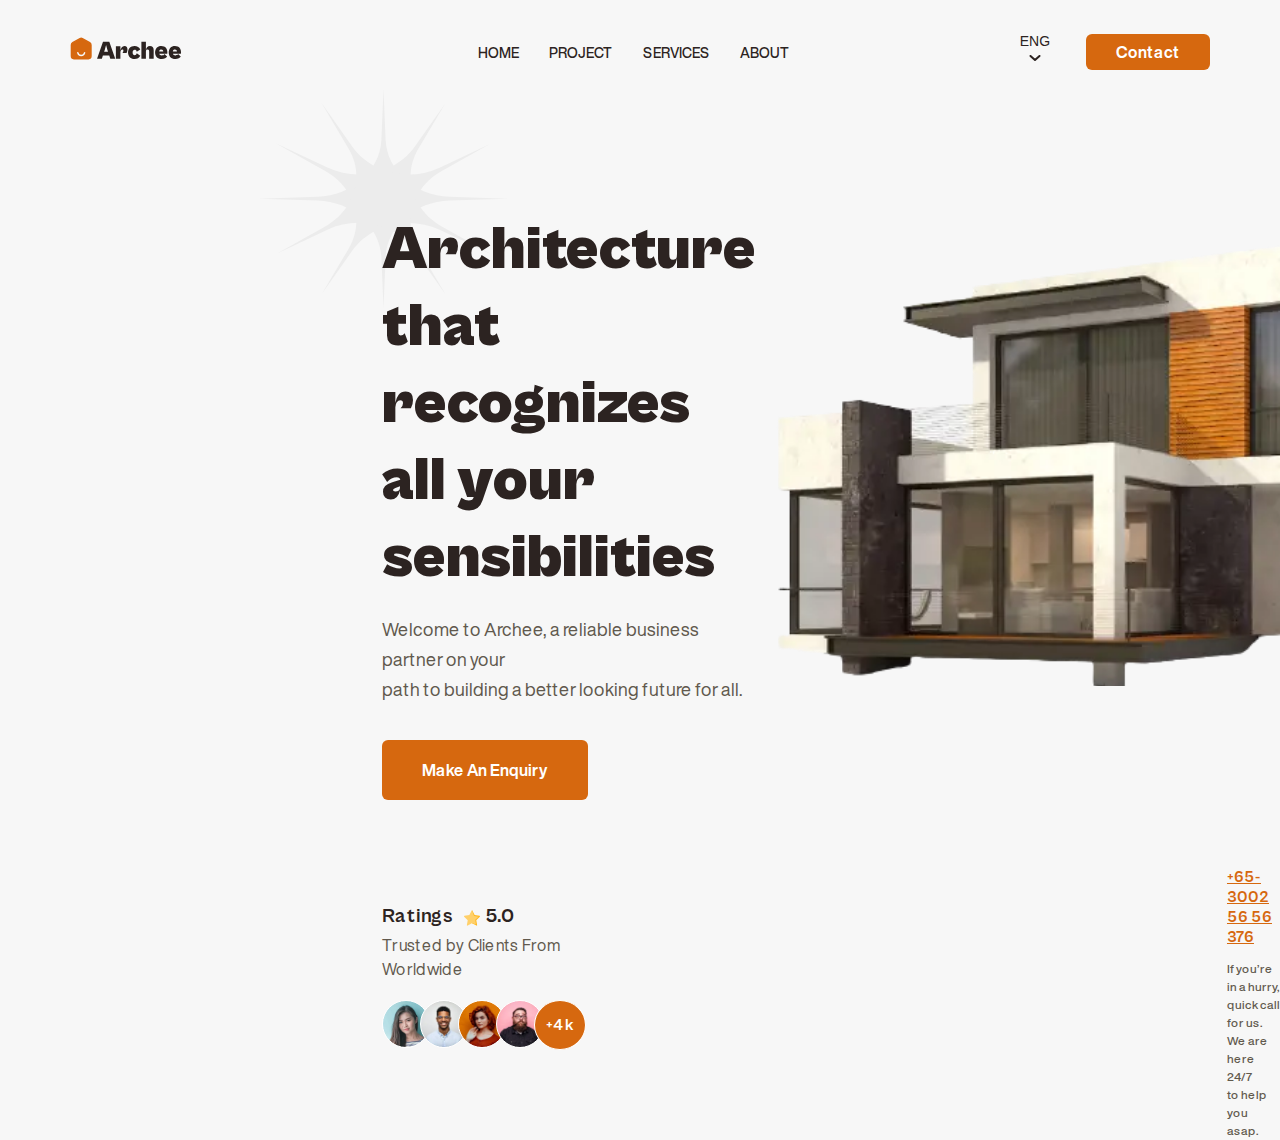
==== index.html @ e06b5942 "header desktop" ====
<!DOCTYPE html><html lang="ru"><head>    <meta charset="UTF-8" />    <meta http-equiv="X-UA-Compatible" content="IE=edge" />    <meta name="viewport" content="width=device-width, initial-scale=1.0" />    <title>Archee</title>    <link rel="stylesheet" href="css/main.min.css" />    <link rel="icon" href="img/favicon/favicon.svg" />    <link rel="apple-touch-icon" href="apple-touch-icon.png" />    <link rel="manifest" href="manifest.json" />    <script src="/js/main.js"></script></head><body>    <!-- header -->    <header class="header">        <div class="header-container">            <div class="header__logo">                <a href="#" class="header__logo-link">                    <picture><source srcset="img/Logo.svg" type="image/webp"><img src="img/Logo.svg" alt="Archee" /></picture>                </a>            </div>            <nav class="nav-menu">                <ul class="header__list">                    <li class="header__list-item">                        <a href="#" class="header__link">home</a>                    </li>                    <li class="header__list-item">                        <a href="#" class="header__link">project</a>                    </li>                    <li class="header__list-item">                        <a href="#" class="header__link">services</a>                    </li>                    <li class="header__list-item">                        <a href="#" class="header__link">about</a>                    </li>                </ul>            </nav>            <div class="header__button">                <button class="header__button-btn">                    eng                    <svg width="12" height="7" viewBox="0 0 12 7" fill="none" xmlns="http://www.w3.org/2000/svg">                        <path d="M1.5 1L6 5.04167L10.5 1" stroke="#2C2321" stroke-width="2" stroke-linecap="round" stroke-linejoin="round" />                    </svg>                </button>            </div>            <div class="header__contact">                <a href="#" class="header__contact-link">Contact</a>            </div>        </div>    </header>    <!-- /header -->    <main class="main">        <!-- hero -->        <section class="hero">            <div class="hero-container">                <div class="hero__wrapper">                    <div class="info-bg__star"></div>                    <div class="hero__info">                        <div class="hero__wrapper-info">                            <h1 class="hero__title">                                Architecture that recognizes all your sensibilities                            </h1>                            <p class="hero__text">                                Welcome to&nbsp;Archee, a&nbsp;reliable business partner                                on&nbsp;your <br />            path to&nbsp;building a&nbsp;better looking future for all.                            </p>                            <a href="#" class="hero__link">Make An Enquiry</a>                        </div>                        <div class="hero__wrapper-banner"></div>                    </div>                </div>                <div class="hero__avatars">                    <div class="avatars__wrapper">                        <div class="hero__raiting">                            <span class="hero__raiting-text">Ratings</span>                            <button class="hero__raiting-btn">                                <svg width="16" height="16" viewBox="0 0 16 16" fill="none" xmlns="http://www.w3.org/2000/svg">                                    <g clip-path="url(#clip0_2_88)">                                        <path d="M15.5861 5.83401L10.6434 5.11578L8.43306 0.637055C8.34453 0.457739 8.17229 0.36792 8.00006 0.36792L8.00071 13.2516L12.4208 15.5757C12.7753 15.7618 13.189 15.4611 13.1214 15.0667L12.2773 10.1437L15.8536 6.65751C16.1404 6.37807 15.982 5.89163 15.5861 5.83401Z" fill="#FFB820" />                                        <path d="M11.2393 9.80665C11.2393 9.80665 12.0016 14.2503 12.0042 14.2651C12.0016 14.2648 8.06213 13.2671 8.00065 13.2516C8 13.2513 3.57923 15.5757 3.57923 15.5757C3.22478 15.7618 2.8111 15.4611 2.8787 15.0667L3.72281 10.1437L0.146464 6.65751C-0.140377 6.37807 0.0180135 5.89163 0.41399 5.83401L5.35662 5.11578L7.567 0.637055C7.65553 0.457739 7.82777 0.36792 8 0.36792L10.0021 5.99851L14.4789 6.64914L11.2393 9.80665Z" fill="#FFD06A" />                                    </g>                                    <defs>                                        <clipPath id="clip0_2_88">                                            <rect width="16" height="16" fill="white" />                                        </clipPath>                                    </defs>                                </svg>                            </button>                            <div class="hero__raiting-number">5.0</div>                        </div>                        <div class="hero__avatar">                            <div class="hero__avatars-subtitle">                                Trusted by&nbsp;Clients From Worldwide                            </div>                            <div class="hero__avatars-bloks">                                <a href="#" class="avatars__bloks-link img__avatar-one"></a><a href="#" class="avatars__bloks-link img__avatar-two"></a><a href="#" class="avatars__bloks-link img__avatar-three"></a><a href="#" class="avatars__bloks-link img__avatar-four"></a><a href="#" class="img__avatar-five">+4k</a>                            </div>                        </div>                    </div>                    <div class="hero__phone">                        <a href="tel:+6530025656376" class="hero__phone-link">+65-3002 56 56 376</a>                        <p class="hero__phone-text">                            If&nbsp;you&rsquo;re in&nbsp;a&nbsp;hurry, quick call for&nbsp;us.                            We&nbsp;are here<br />          24/7 to&nbsp;help you asap.                        </p>                    </div>                </div>            </div>        </section>        <!-- /hero -->    </main></body></html>
---- css/main.min.css ----
@font-face{font-family:"Cabinet Grotesk";font-weight:700;font-style:normal;src:url(/font/CabinetGrotesk/CabinetGrotesk-Bold.eot);src:local("Cabinet Grotesk"),url(/font/CabinetGrotesk/CabinetGrotesk-Bold.eot?#iefix) format("embedded-opentype"),url(/font/CabinetGrotesk/CabinetGrotesk-Bold.woff2) format("woff2"),url(/font/CabinetGrotesk/CabinetGrotesk-Bold.woff) format("woff"),url(/font/CabinetGrotesk/CabinetGrotesk-Bold.ttf) format("truetype")}@font-face{font-family:"Cabinet Grotesk";font-weight:900;font-style:normal;src:url(/font/CabinetGrotesk/CabinetGrotesk-Black.eot);src:local("Cabinet Grotesk"),url(/font/CabinetGrotesk/CabinetGrotesk-Black.eot?#iefix) format("embedded-opentype"),url(/font/CabinetGrotesk/CabinetGrotesk-Black.woff2) format("woff2"),url(/font/CabinetGrotesk/CabinetGrotesk-Black.woff) format("woff"),url(/font/CabinetGrotesk/CabinetGrotesk-Black.ttf) format("truetype")}@font-face{font-family:"Helvetica Now Display";font-weight:400;font-style:normal;src:url(/font/HelveticaNowDisplay/HelveticaNowDisplay-Regular.eot);src:local("Helvetica Now Display"),url(/font/HelveticaNowDisplay/HelveticaNowDisplay-Regular.eot?#iefix) format("embedded-opentype"),url(/font/HelveticaNowDisplay/HelveticaNowDisplay-Regular.woff2) format("woff2"),url(/font/HelveticaNowDisplay/HelveticaNowDisplay-Regular.woff) format("woff"),url(/font/HelveticaNowDisplay/HelveticaNowDisplay-Regular.ttf) format("truetype")}@font-face{font-family:"Helvetica Now Display";font-weight:500;font-style:normal;src:url(/font/HelveticaNowDisplay/HelveticaNowDisplay-Medium.eot);src:local("Helvetica Now Display"),url(/font/HelveticaNowDisplay/HelveticaNowDisplay-Medium.eot?#iefix) format("embedded-opentype"),url(/font/HelveticaNowDisplay/HelveticaNowDisplay-Medium.woff2) format("woff2"),url(/font/HelveticaNowDisplay/HelveticaNowDisplay-Medium.woff) format("woff"),url(/font/HelveticaNowDisplay/HelveticaNowDisplay-Medium.ttf) format("truetype")}@font-face{font-family:"Helvetica Now Display";font-weight:700;font-style:normal;src:url(/font/HelveticaNowDisplay/HelveticaNowDisplay-Bold.eot);src:local("Helvetica Now Display"),url(/font/HelveticaNowDisplay/HelveticaNowDisplay-Bold.eot?#iefix) format("embedded-opentype"),url(/font/HelveticaNowDisplay/HelveticaNowDisplay-Bold.woff2) format("woff2"),url(/font/HelveticaNowDisplay/HelveticaNowDisplay-Bold.woff) format("woff"),url(/font/HelveticaNowDisplay/HelveticaNowDisplay-Bold.ttf) format("truetype")}*,::after,::before{-webkit-box-sizing:border-box;box-sizing:border-box}body,html{padding:0;margin:0;min-height:100vh;overflow-x:hidden;background-color:#f7f7f7;font-family:"Helvetica Now Display";font-weight:400;font-style:normal;font-size:16px;line-height:1.75}.vhidden{position:absolute;width:1px;height:1px;margin:-1px;border:0;padding:0;clip:rect(0 0 0 0);overflow:hidden}img{max-width:100%}.wrapper{max-width:1440px;min-width:280px;min-height:100%;margin:0 auto;overflow-x:hidden;background-color:#fff;color:#61594d}.container{max-width:1170px;padding-left:15px;padding-right:15px;margin:0 auto}.header{margin-top:33px;margin-bottom:16.22px;background-color:#f7f7f7}.header-container{max-width:1170px;padding-left:15px;padding-right:15px;margin:0 auto;display:-webkit-box;display:-ms-flexbox;display:flex;-webkit-box-align:center;-ms-flex-align:center;align-items:center}.header__logo-link{display:inline-block;margin-top:2px}.nav-menu{padding-left:297px;padding-right:224px}.header__list{display:-webkit-box;display:-ms-flexbox;display:flex;-webkit-box-align:center;-ms-flex-align:center;align-items:center;list-style:none;padding:0;margin:0}.header__list-item{padding-right:30px}.header__list-item:last-child{padding-right:0}.header__button-btn,.header__list .header__link{text-decoration:none;border:0;font-size:14px;font-weight:500;text-transform:uppercase;color:#2c2321}.header__list .header__link{font-family:inherit;line-height:21px}.header__button-btn{display:inline-block;background-color:transparent;padding:0;cursor:pointer;margin-right:30.5px}.header__contact-link{text-decoration:none;border:0;font-family:inherit;color:#fff;background-color:#d6680f;border-radius:6px;font-weight:700;font-size:16px;line-height:20px;padding:10px 30px}.hero{margin-left:26px;background-color:#f7f7f7}.hero-container{margin:0 auto}.hero__info{display:-webkit-box;display:-ms-flexbox;display:flex}.hero__title{margin:0;max-width:889px;min-height:355px;font-family:"Cabinet Grotesk",sans-serif;font-weight:900;font-size:62px;line-height:77px;color:#2c2321;background-image:url(../img/star-combo-4.svg);background-repeat:no-repeat;background-size:249px 220px;background-position-y:3px;background-position-x:233px;padding-top:125px;padding-left:356px}.hero__text{max-width:888px;font-weight:400;font-size:18px;line-height:30px;color:#61594d;padding-left:356px;padding-bottom:34px}.hero__link{text-decoration:none;border:0;font-family:inherit;font-weight:700;font-size:16px;line-height:20px;padding:22px 40px;color:#fff;background-color:#d6680f;border-radius:6px;margin-left:356px}.hero__wrapper-banner{margin:0;width:838px;height:600px;background-image:url(../img/3D-modern-house.png);background-repeat:no-repeat;background-position-y:124px;background-position-x:-80px;background-size:838px 600px}.hero__raiting{display:-webkit-box;display:-ms-flexbox;display:flex}.hero__raiting-text{font-family:"Cabinet Grotesk",sans-serif;font-weight:700;font-size:20px;line-height:22px;letter-spacing:.02em;color:#2c2321;padding-right:10px;padding-bottom:5px}.hero__raiting-btn{text-decoration:none;display:inline-block;background-color:transparent;border:0;cursor:pointer;padding:0 5px 0 0}.hero__raiting-number{font-family:"Cabinet Grotesk",sans-serif;font-weight:700;font-size:20px;line-height:22px;color:#2c2321}.hero__avatars{display:-webkit-box;display:-ms-flexbox;display:flex;-webkit-box-align:center;-ms-flex-align:center;align-items:center;padding-top:31px;padding-left:356px}.hero__avatars-subtitle{display:inline-block;line-height:24px;letter-spacing:.02em;color:#61594d}.hero__avatars-bloks{display:-webkit-box;display:-ms-flexbox;display:flex;padding-top:17px}.hero__avatars-bloks .avatars__bloks-link{display:block;text-decoration:none;color:inherit;font-family:inherit;width:48px;height:48px;border:1.5px solid #fff;border-radius:50%;background-size:cover;background-position:center center;background-repeat:no-repeat}.hero__avatar{padding-right:641px}.avatars__bloks-link{margin-right:-10px}.img__avatar-one{background-image:url(../img/mini-avatars/avatars-img_1.png)}.img__avatar-two{background-image:url(../img/mini-avatars/avatars-img_2.png)}.img__avatar-three{background-image:url(../img/mini-avatars/avatars-img_3.png)}.img__avatar-four{background-image:url(../img/mini-avatars/avatars-img_4.png)}.hero__phone-link,.img__avatar-five{text-decoration:none;font-family:"Cabinet Grotesk",sans-serif;font-weight:700;font-size:16px}.img__avatar-five{background-color:#d6680f;border:1.5px solid #fff;padding:16px 11px;border-radius:50%;line-height:16px;letter-spacing:.02em;color:#fff;text-align:center}.hero__phone-link{border:0;display:inline-block;line-height:20px;-webkit-text-decoration-line:underline;text-decoration-line:underline;color:#d6680f;padding-top:52px}.hero__phone-text{display:block;font-weight:500;font-size:12px;line-height:18px;color:#61594d;margin:10px 0 0}@supports (-webkit-appearance:none){.hero__title{background-image:url(../img/star-combo-4.svg)}.hero__wrapper-banner{background-image:url(../img/3D-modern-house.webp)}.img__avatar-one{background-image:url(../img/mini-avatars/avatars-img_1.webp)}.img__avatar-two{background-image:url(../img/mini-avatars/avatars-img_2.webp)}.img__avatar-three{background-image:url(../img/mini-avatars/avatars-img_3.webp)}.img__avatar-four{background-image:url(../img/mini-avatars/avatars-img_4.webp)}}
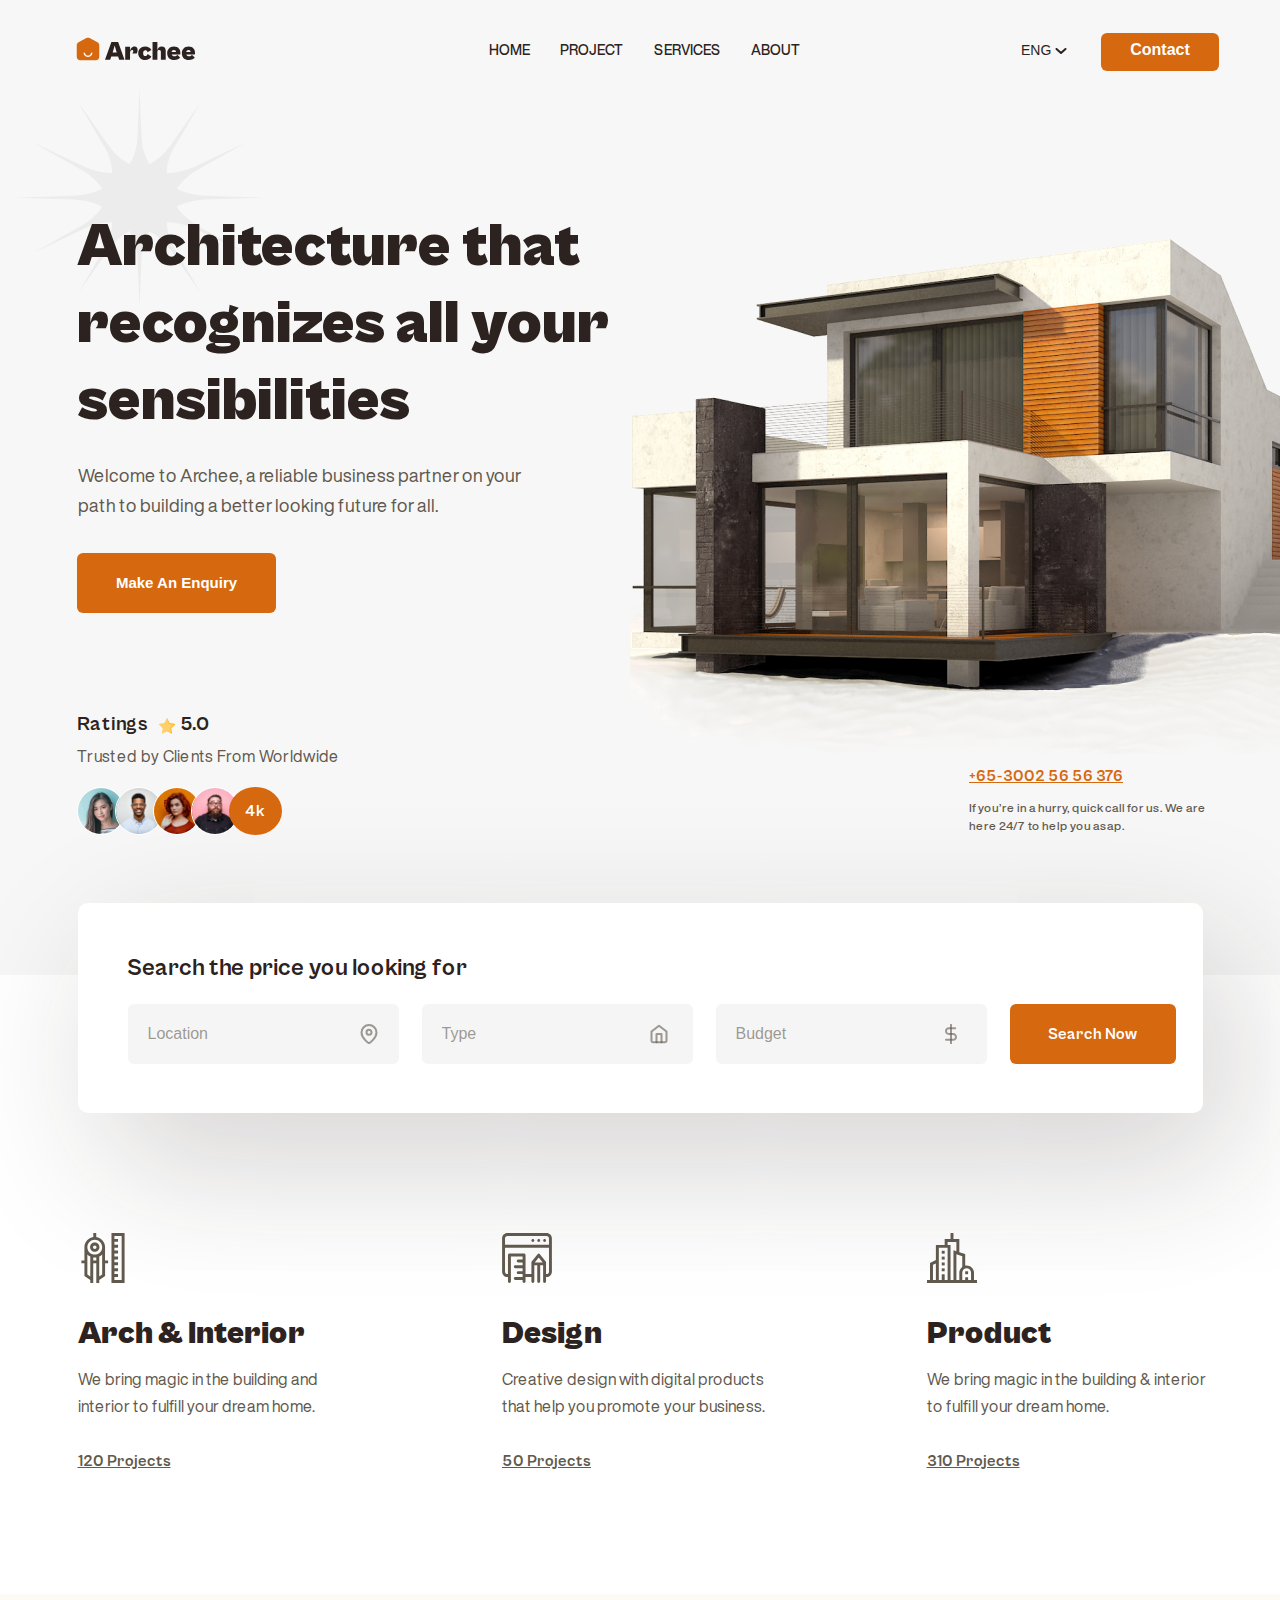
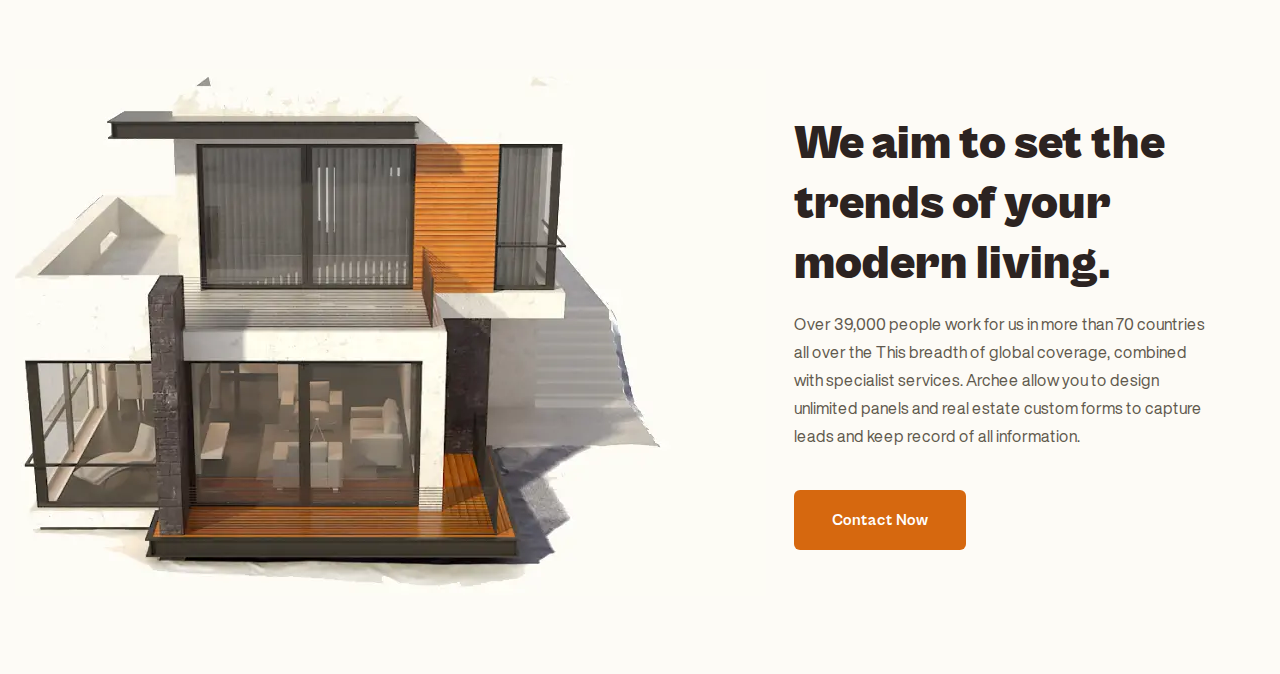
==== commit 1c344d9f: "new bloks" ====
--- a/index.html
+++ b/index.html
@@ -16,108 +16,210 @@
 </head>  <body>-    <!-- header -->-    <header class="header">-        <div class="header-container">-            <div class="header__logo">+    <div class="wrapper">+        <!-- header -->+        <header class="header">+            <div class="container header-container">                 <a href="#" class="header__logo-link">                     <picture><source srcset="img/Logo.svg" type="image/webp"><img src="img/Logo.svg" alt="Archee" /></picture>                 </a>+                <nav class="nav-menu">+                    <ul class="nav-menu__list">+                        <li class="nav-menu__list-item">+                            <a href="#" class="nav-menu__link">home</a>+                        </li>+                        <li class="nav-menu__list-item">+                            <a href="#" class="nav-menu__link">project</a>+                        </li>+                        <li class="nav-menu__list-item">+                            <a href="#" class="nav-menu__link">services</a>+                        </li>+                        <li class="nav-menu__list-item">+                            <a href="#" class="nav-menu__link">about</a>+                        </li>+                    </ul>+                </nav>+                <div class="header-contact__block">+                    <div class="header__button">+                        <button class="header__button-btn">+                            eng+                            <svg width="12" height="7" viewBox="0 0 12 7" fill="none" xmlns="http://www.w3.org/2000/svg">+                                <path d="M1.5 1L6 5.04167L10.5 1" stroke="#2C2321" stroke-width="2" stroke-linecap="round" stroke-linejoin="round" />+                            </svg>+                        </button>+                    </div>+                    <div class="header__contact">+                        <button class="header__contact-link">Contact</button>+                    </div>+                </div>             </div>-            <nav class="nav-menu">-                <ul class="header__list">-                    <li class="header__list-item">-                        <a href="#" class="header__link">home</a>-                    </li>-                    <li class="header__list-item">-                        <a href="#" class="header__link">project</a>-                    </li>-                    <li class="header__list-item">-                        <a href="#" class="header__link">services</a>-                    </li>-                    <li class="header__list-item">-                        <a href="#" class="header__link">about</a>-                    </li>-                </ul>-            </nav>-            <div class="header__button">-                <button class="header__button-btn">-                    eng-                    <svg width="12" height="7" viewBox="0 0 12 7" fill="none" xmlns="http://www.w3.org/2000/svg">-                        <path d="M1.5 1L6 5.04167L10.5 1" stroke="#2C2321" stroke-width="2" stroke-linecap="round" stroke-linejoin="round" />-                    </svg>-                </button>-            </div>-            <div class="header__contact">-                <a href="#" class="header__contact-link">Contact</a>-            </div>-        </div>-    </header>--    <!-- /header -->-    <main class="main">-        <!-- hero -->-        <section class="hero">-            <div class="hero-container">-                <div class="hero__wrapper">-                    <div class="info-bg__star"></div>-                    <div class="hero__info">-                        <div class="hero__wrapper-info">-                            <h1 class="hero__title">-                                Architecture that recognizes all your sensibilities-                            </h1>-                            <p class="hero__text">-                                Welcome to&nbsp;Archee, a&nbsp;reliable business partner-                                on&nbsp;your <br />-            path to&nbsp;building a&nbsp;better looking future for all.-                            </p>-                            <a href="#" class="hero__link">Make An Enquiry</a>-                        </div>-                        <div class="hero__wrapper-banner"></div>-                    </div>-                </div>-                <div class="hero__avatars">-                    <div class="avatars__wrapper">-                        <div class="hero__raiting">-                            <span class="hero__raiting-text">Ratings</span>-                            <button class="hero__raiting-btn">-                                <svg width="16" height="16" viewBox="0 0 16 16" fill="none" xmlns="http://www.w3.org/2000/svg">-                                    <g clip-path="url(#clip0_2_88)">-                                        <path d="M15.5861 5.83401L10.6434 5.11578L8.43306 0.637055C8.34453 0.457739 8.17229 0.36792 8.00006 0.36792L8.00071 13.2516L12.4208 15.5757C12.7753 15.7618 13.189 15.4611 13.1214 15.0667L12.2773 10.1437L15.8536 6.65751C16.1404 6.37807 15.982 5.89163 15.5861 5.83401Z" fill="#FFB820" />-                                        <path d="M11.2393 9.80665C11.2393 9.80665 12.0016 14.2503 12.0042 14.2651C12.0016 14.2648 8.06213 13.2671 8.00065 13.2516C8 13.2513 3.57923 15.5757 3.57923 15.5757C3.22478 15.7618 2.8111 15.4611 2.8787 15.0667L3.72281 10.1437L0.146464 6.65751C-0.140377 6.37807 0.0180135 5.89163 0.41399 5.83401L5.35662 5.11578L7.567 0.637055C7.65553 0.457739 7.82777 0.36792 8 0.36792L10.0021 5.99851L14.4789 6.64914L11.2393 9.80665Z" fill="#FFD06A" />-                                    </g>-                                    <defs>-                                        <clipPath id="clip0_2_88">-                                            <rect width="16" height="16" fill="white" />-                                        </clipPath>-                                    </defs>-                                </svg>-                            </button>-                            <div class="hero__raiting-number">5.0</div>-                        </div>-                        <div class="hero__avatar">-                            <div class="hero__avatars-subtitle">-                                Trusted by&nbsp;Clients From Worldwide+        </header>++        <!-- /header -->+        <main class="main">+            <!-- hero -->+            <section class="hero">+                <div class="container">+                    <div class="hero__wrapper-ministar"></div>+                    <div class="hero__wrapper">+                        <div class="hero__info">+                            <div class="hero__wrapper-info">+                                <h1 class="hero__wrapper-title">+                                    Architecture that recognizes all your sensibilities+                                </h1>+                                <p class="hero__text">+                                    Welcome to&nbsp;Archee, a&nbsp;reliable business partner+                                    on&nbsp;your path to&nbsp;building a&nbsp;better looking future for+                                    all.+                                </p>+                                <button class="hero__link">Make An Enquiry</button>                             </div>-                            <div class="hero__avatars-bloks">-                                <a href="#" class="avatars__bloks-link img__avatar-one"></a><a href="#" class="avatars__bloks-link img__avatar-two"></a><a href="#" class="avatars__bloks-link img__avatar-three"></a><a href="#" class="avatars__bloks-link img__avatar-four"></a><a href="#" class="img__avatar-five">+4k</a>+                            <div class="hero__wrapper-banner"></div>+                        </div>+                    </div>+                    <div class="hero__avatars">+                        <div class="avatars__wrapper">+                            <div class="hero__raiting">+                                <span class="hero__raiting-text">Ratings</span>+                                <span class="hero__raiting-star">+            <svg+              width="16"+              height="16"+              viewBox="0 0 16 16"+              fill="none"+              xmlns="http://www.w3.org/2000/svg"+            >+              <g clip-path="url(#clip0_2_88)">+                <path+                  d="M15.5861 5.83401L10.6434 5.11578L8.43306 0.637055C8.34453 0.457739 8.17229 0.36792 8.00006 0.36792L8.00071 13.2516L12.4208 15.5757C12.7753 15.7618 13.189 15.4611 13.1214 15.0667L12.2773 10.1437L15.8536 6.65751C16.1404 6.37807 15.982 5.89163 15.5861 5.83401Z"+                  fill="#FFB820"+                />+                <path+                  d="M11.2393 9.80665C11.2393 9.80665 12.0016 14.2503 12.0042 14.2651C12.0016 14.2648 8.06213 13.2671 8.00065 13.2516C8 13.2513 3.57923 15.5757 3.57923 15.5757C3.22478 15.7618 2.8111 15.4611 2.8787 15.0667L3.72281 10.1437L0.146464 6.65751C-0.140377 6.37807 0.0180135 5.89163 0.41399 5.83401L5.35662 5.11578L7.567 0.637055C7.65553 0.457739 7.82777 0.36792 8 0.36792L10.0021 5.99851L14.4789 6.64914L11.2393 9.80665Z"+                  fill="#FFD06A"+                />+              </g>+              <defs>+                <clipPath id="clip0_2_88">+                  <rect width="16" height="16" fill="white" />+                </clipPath>+              </defs>+            </svg>+          </span>+                                <div class="hero__raiting-number">5.0</div>                             </div>-                        </div>-                    </div>-                    <div class="hero__phone">-                        <a href="tel:+6530025656376" class="hero__phone-link">+65-3002 56 56 376</a>-                        <p class="hero__phone-text">-                            If&nbsp;you&rsquo;re in&nbsp;a&nbsp;hurry, quick call for&nbsp;us.-                            We&nbsp;are here<br />-          24/7 to&nbsp;help you asap.-                        </p>-                    </div>-                </div>-            </div>-        </section>--        <!-- /hero -->-    </main>+                            <div class="hero__avatar">+                                <span class="hero__avatars-subtitle">+            Trusted by&nbsp;Clients From Worldwide+          </span>+                                <div class="hero__avatars-bloks">+                                    <ul class="hero__avatars-list">+                                        <li class="hero__avatars-item">+                                            <picture><source srcset="img/mini-avatars/avatars-img_1.webp" type="image/webp"><img src="img/mini-avatars/avatars-img_1.png" alt="images avatars" /></picture>+                                        </li>+                                        <li class="hero__avatars-item">+                                            <picture><source srcset="img/mini-avatars/avatars-img_2.webp" type="image/webp"><img src="img/mini-avatars/avatars-img_2.png" alt="images avatars" /></picture>+                                        </li>+                                        <li class="hero__avatars-item">+                                            <picture><source srcset="img/mini-avatars/avatars-img_3.webp" type="image/webp"><img src="img/mini-avatars/avatars-img_3.png" alt="images avatars" /></picture>+                                        </li>+                                        <li class="hero__avatars-item">+                                            <picture><source srcset="img/mini-avatars/avatars-img_4.webp" type="image/webp"><img src="img/mini-avatars/avatars-img_4.png" alt="images avatars" /></picture>+                                        </li>+                                        <li class="hero__avatars-item">+                                            <div class="hero__avatars-last">4k</div>+                                        </li>+                                    </ul>+                                </div>+                            </div>+                        </div>+                        <div class="hero__phone">+                            <a href="tel:+6530025656376" class="hero__phone-link">+65-3002 56 56 376</a>+                            <p class="hero__phone-text">+                                If&nbsp;you&rsquo;re in&nbsp;a&nbsp;hurry, quick call for&nbsp;us.+                                We&nbsp;are here 24/7 to&nbsp;help you asap.+                            </p>+                        </div>+                    </div>+                </div>+            </section>++            <!-- /hero -->+            <!-- top-form -->+            <section class="top-form">+                <div class="container">+                    <h2 class="top-form__title">Search the price you looking for</h2>+                    <form class="top__form">+                        <input type="text" class="top__form-input icon__1" placeholder="Location" />+                        <input type="text" class="top__form-input icon__2" placeholder="Type" />+                        <input type="text" class="top__form-input icon__3" placeholder="Budget" />+                        <button class="btn__search">Search Now</button>+                    </form>+                </div>+            </section>++            <!-- /top-form -->+            <!-- products -->+            <section class="products">+                <div class="container">+                    <ul class="products__list">+                        <li class="products__list-item">+                            <picture><source srcset="img/products-icon_1.svg" type="image/webp"><img src="img/products-icon_1.svg" alt="" class="products-icons" /></picture>+                            <h3 class="products-title">Arch & Interior</h3>+                            <p class="products-text">+                                We&nbsp;bring magic in&nbsp;the building and interior to&nbsp;fulfill+                                your dream home.+                            </p>+                            <a href="#" class="products-link">120 Projects</a>+                        </li>+                        <li class="products__list-item">+                            <picture><source srcset="img/products-icon_2.svg" type="image/webp"><img src="img/products-icon_2.svg" alt="" class="products-icons" /></picture>+                            <h3 class="products-title">Design</h3>+                            <p class="products-text">+                                Creative design with digital products that help you promote your+                                business.+                            </p>+                            <a href="#" class="products-link">50 Projects</a>+                        </li>+                        <li class="products__list-item">+                            <picture><source srcset="img/products-icon_3.svg" type="image/webp"><img src="img/products-icon_3.svg" alt="" class="products-icons" /></picture>+                            <h3 class="products-title">Product</h3>+                            <p class="products-text">+                                We&nbsp;bring magic in&nbsp;the building &amp;&nbsp;interior+                                to&nbsp;fulfill your dream home.+                            </p>+                            <a href="#" class="products-link">310 Projects</a>+                        </li>+                    </ul>+                </div>+            </section>++            <!-- /products -->+            <!-- modern -->+            <section class="modern">+                <div class="container container-modern">+                    <div class="modern-list">+                        <div class="modern-list__left"></div>+                        <div class="modern-list__right">+                            <h3 class="modern-title">+                                We&nbsp;aim to&nbsp;set the trends of&nbsp;your modern living.+                            </h3>+                            <p class="modern-text">+                                Over&nbsp;39,000 people work for&nbsp;us in&nbsp;more than+                                70&nbsp;countries all over the This breadth of&nbsp;global coverage,+                                combined with specialist services. Archee allow you to&nbsp;design+                                unlimited panels and real estate custom forms to&nbsp;capture leads+                                and keep record of&nbsp;all information.+                            </p>+                            <button class="modern-btn">Contact Now</button>+                        </div>+                    </div>+                </div>+            </section>++            <!-- /modern -->+        </main>+    </div> </body>  </html>--- a/css/main.min.css
+++ b/css/main.min.css
@@ -1 +1,2 @@
-@font-face{font-family:"Cabinet Grotesk";font-weight:700;font-style:normal;src:url(/font/CabinetGrotesk/CabinetGrotesk-Bold.eot);src:local("Cabinet Grotesk"),url(/font/CabinetGrotesk/CabinetGrotesk-Bold.eot?#iefix) format("embedded-opentype"),url(/font/CabinetGrotesk/CabinetGrotesk-Bold.woff2) format("woff2"),url(/font/CabinetGrotesk/CabinetGrotesk-Bold.woff) format("woff"),url(/font/CabinetGrotesk/CabinetGrotesk-Bold.ttf) format("truetype")}@font-face{font-family:"Cabinet Grotesk";font-weight:900;font-style:normal;src:url(/font/CabinetGrotesk/CabinetGrotesk-Black.eot);src:local("Cabinet Grotesk"),url(/font/CabinetGrotesk/CabinetGrotesk-Black.eot?#iefix) format("embedded-opentype"),url(/font/CabinetGrotesk/CabinetGrotesk-Black.woff2) format("woff2"),url(/font/CabinetGrotesk/CabinetGrotesk-Black.woff) format("woff"),url(/font/CabinetGrotesk/CabinetGrotesk-Black.ttf) format("truetype")}@font-face{font-family:"Helvetica Now Display";font-weight:400;font-style:normal;src:url(/font/HelveticaNowDisplay/HelveticaNowDisplay-Regular.eot);src:local("Helvetica Now Display"),url(/font/HelveticaNowDisplay/HelveticaNowDisplay-Regular.eot?#iefix) format("embedded-opentype"),url(/font/HelveticaNowDisplay/HelveticaNowDisplay-Regular.woff2) format("woff2"),url(/font/HelveticaNowDisplay/HelveticaNowDisplay-Regular.woff) format("woff"),url(/font/HelveticaNowDisplay/HelveticaNowDisplay-Regular.ttf) format("truetype")}@font-face{font-family:"Helvetica Now Display";font-weight:500;font-style:normal;src:url(/font/HelveticaNowDisplay/HelveticaNowDisplay-Medium.eot);src:local("Helvetica Now Display"),url(/font/HelveticaNowDisplay/HelveticaNowDisplay-Medium.eot?#iefix) format("embedded-opentype"),url(/font/HelveticaNowDisplay/HelveticaNowDisplay-Medium.woff2) format("woff2"),url(/font/HelveticaNowDisplay/HelveticaNowDisplay-Medium.woff) format("woff"),url(/font/HelveticaNowDisplay/HelveticaNowDisplay-Medium.ttf) format("truetype")}@font-face{font-family:"Helvetica Now Display";font-weight:700;font-style:normal;src:url(/font/HelveticaNowDisplay/HelveticaNowDisplay-Bold.eot);src:local("Helvetica Now Display"),url(/font/HelveticaNowDisplay/HelveticaNowDisplay-Bold.eot?#iefix) format("embedded-opentype"),url(/font/HelveticaNowDisplay/HelveticaNowDisplay-Bold.woff2) format("woff2"),url(/font/HelveticaNowDisplay/HelveticaNowDisplay-Bold.woff) format("woff"),url(/font/HelveticaNowDisplay/HelveticaNowDisplay-Bold.ttf) format("truetype")}*,::after,::before{-webkit-box-sizing:border-box;box-sizing:border-box}body,html{padding:0;margin:0;min-height:100vh;overflow-x:hidden;background-color:#f7f7f7;font-family:"Helvetica Now Display";font-weight:400;font-style:normal;font-size:16px;line-height:1.75}.vhidden{position:absolute;width:1px;height:1px;margin:-1px;border:0;padding:0;clip:rect(0 0 0 0);overflow:hidden}img{max-width:100%}.wrapper{max-width:1440px;min-width:280px;min-height:100%;margin:0 auto;overflow-x:hidden;background-color:#fff;color:#61594d}.container{max-width:1170px;padding-left:15px;padding-right:15px;margin:0 auto}.header{margin-top:33px;margin-bottom:16.22px;background-color:#f7f7f7}.header-container{max-width:1170px;padding-left:15px;padding-right:15px;margin:0 auto;display:-webkit-box;display:-ms-flexbox;display:flex;-webkit-box-align:center;-ms-flex-align:center;align-items:center}.header__logo-link{display:inline-block;margin-top:2px}.nav-menu{padding-left:297px;padding-right:224px}.header__list{display:-webkit-box;display:-ms-flexbox;display:flex;-webkit-box-align:center;-ms-flex-align:center;align-items:center;list-style:none;padding:0;margin:0}.header__list-item{padding-right:30px}.header__list-item:last-child{padding-right:0}.header__button-btn,.header__list .header__link{text-decoration:none;border:0;font-size:14px;font-weight:500;text-transform:uppercase;color:#2c2321}.header__list .header__link{font-family:inherit;line-height:21px}.header__button-btn{display:inline-block;background-color:transparent;padding:0;cursor:pointer;margin-right:30.5px}.header__contact-link{text-decoration:none;border:0;font-family:inherit;color:#fff;background-color:#d6680f;border-radius:6px;font-weight:700;font-size:16px;line-height:20px;padding:10px 30px}.hero{margin-left:26px;background-color:#f7f7f7}.hero-container{margin:0 auto}.hero__info{display:-webkit-box;display:-ms-flexbox;display:flex}.hero__title{margin:0;max-width:889px;min-height:355px;font-family:"Cabinet Grotesk",sans-serif;font-weight:900;font-size:62px;line-height:77px;color:#2c2321;background-image:url(../img/star-combo-4.svg);background-repeat:no-repeat;background-size:249px 220px;background-position-y:3px;background-position-x:233px;padding-top:125px;padding-left:356px}.hero__text{max-width:888px;font-weight:400;font-size:18px;line-height:30px;color:#61594d;padding-left:356px;padding-bottom:34px}.hero__link{text-decoration:none;border:0;font-family:inherit;font-weight:700;font-size:16px;line-height:20px;padding:22px 40px;color:#fff;background-color:#d6680f;border-radius:6px;margin-left:356px}.hero__wrapper-banner{margin:0;width:838px;height:600px;background-image:url(../img/3D-modern-house.png);background-repeat:no-repeat;background-position-y:124px;background-position-x:-80px;background-size:838px 600px}.hero__raiting{display:-webkit-box;display:-ms-flexbox;display:flex}.hero__raiting-text{font-family:"Cabinet Grotesk",sans-serif;font-weight:700;font-size:20px;line-height:22px;letter-spacing:.02em;color:#2c2321;padding-right:10px;padding-bottom:5px}.hero__raiting-btn{text-decoration:none;display:inline-block;background-color:transparent;border:0;cursor:pointer;padding:0 5px 0 0}.hero__raiting-number{font-family:"Cabinet Grotesk",sans-serif;font-weight:700;font-size:20px;line-height:22px;color:#2c2321}.hero__avatars{display:-webkit-box;display:-ms-flexbox;display:flex;-webkit-box-align:center;-ms-flex-align:center;align-items:center;padding-top:31px;padding-left:356px}.hero__avatars-subtitle{display:inline-block;line-height:24px;letter-spacing:.02em;color:#61594d}.hero__avatars-bloks{display:-webkit-box;display:-ms-flexbox;display:flex;padding-top:17px}.hero__avatars-bloks .avatars__bloks-link{display:block;text-decoration:none;color:inherit;font-family:inherit;width:48px;height:48px;border:1.5px solid #fff;border-radius:50%;background-size:cover;background-position:center center;background-repeat:no-repeat}.hero__avatar{padding-right:641px}.avatars__bloks-link{margin-right:-10px}.img__avatar-one{background-image:url(../img/mini-avatars/avatars-img_1.png)}.img__avatar-two{background-image:url(../img/mini-avatars/avatars-img_2.png)}.img__avatar-three{background-image:url(../img/mini-avatars/avatars-img_3.png)}.img__avatar-four{background-image:url(../img/mini-avatars/avatars-img_4.png)}.hero__phone-link,.img__avatar-five{text-decoration:none;font-family:"Cabinet Grotesk",sans-serif;font-weight:700;font-size:16px}.img__avatar-five{background-color:#d6680f;border:1.5px solid #fff;padding:16px 11px;border-radius:50%;line-height:16px;letter-spacing:.02em;color:#fff;text-align:center}.hero__phone-link{border:0;display:inline-block;line-height:20px;-webkit-text-decoration-line:underline;text-decoration-line:underline;color:#d6680f;padding-top:52px}.hero__phone-text{display:block;font-weight:500;font-size:12px;line-height:18px;color:#61594d;margin:10px 0 0}@supports (-webkit-appearance:none){.hero__title{background-image:url(../img/star-combo-4.svg)}.hero__wrapper-banner{background-image:url(../img/3D-modern-house.webp)}.img__avatar-one{background-image:url(../img/mini-avatars/avatars-img_1.webp)}.img__avatar-two{background-image:url(../img/mini-avatars/avatars-img_2.webp)}.img__avatar-three{background-image:url(../img/mini-avatars/avatars-img_3.webp)}.img__avatar-four{background-image:url(../img/mini-avatars/avatars-img_4.webp)}}+@font-face{font-family:"Cabinet Grotesk";font-weight:700;font-style:normal;src:url(/font/CabinetGrotesk/CabinetGrotesk-Bold.eot);src:local("Cabinet Grotesk"),url(/font/CabinetGrotesk/CabinetGrotesk-Bold.eot?#iefix) format("embedded-opentype"),url(/font/CabinetGrotesk/CabinetGrotesk-Bold.woff2) format("woff2"),url(/font/CabinetGrotesk/CabinetGrotesk-Bold.woff) format("woff"),url(/font/CabinetGrotesk/CabinetGrotesk-Bold.ttf) format("truetype")}@font-face{font-family:"Cabinet Grotesk";font-weight:900;font-style:normal;src:url(/font/CabinetGrotesk/CabinetGrotesk-Black.eot);src:local("Cabinet Grotesk"),url(/font/CabinetGrotesk/CabinetGrotesk-Black.eot?#iefix) format("embedded-opentype"),url(/font/CabinetGrotesk/CabinetGrotesk-Black.woff2) format("woff2"),url(/font/CabinetGrotesk/CabinetGrotesk-Black.woff) format("woff"),url(/font/CabinetGrotesk/CabinetGrotesk-Black.ttf) format("truetype")}@font-face{font-family:"Helvetica Now Display";font-weight:400;font-style:normal;src:url(/font/HelveticaNowDisplay/HelveticaNowDisplay-Regular.eot);src:local("Helvetica Now Display"),url(/font/HelveticaNowDisplay/HelveticaNowDisplay-Regular.eot?#iefix) format("embedded-opentype"),url(/font/HelveticaNowDisplay/HelveticaNowDisplay-Regular.woff2) format("woff2"),url(/font/HelveticaNowDisplay/HelveticaNowDisplay-Regular.woff) format("woff"),url(/font/HelveticaNowDisplay/HelveticaNowDisplay-Regular.ttf) format("truetype")}@font-face{font-family:"Helvetica Now Display";font-weight:500;font-style:normal;src:url(/font/HelveticaNowDisplay/HelveticaNowDisplay-Medium.eot);src:local("Helvetica Now Display"),url(/font/HelveticaNowDisplay/HelveticaNowDisplay-Medium.eot?#iefix) format("embedded-opentype"),url(/font/HelveticaNowDisplay/HelveticaNowDisplay-Medium.woff2) format("woff2"),url(/font/HelveticaNowDisplay/HelveticaNowDisplay-Medium.woff) format("woff"),url(/font/HelveticaNowDisplay/HelveticaNowDisplay-Medium.ttf) format("truetype")}@font-face{font-family:"Helvetica Now Display";font-weight:700;font-style:normal;src:url(/font/HelveticaNowDisplay/HelveticaNowDisplay-Bold.eot);src:local("Helvetica Now Display"),url(/font/HelveticaNowDisplay/HelveticaNowDisplay-Bold.eot?#iefix) format("embedded-opentype"),url(/font/HelveticaNowDisplay/HelveticaNowDisplay-Bold.woff2) format("woff2"),url(/font/HelveticaNowDisplay/HelveticaNowDisplay-Bold.woff) format("woff"),url(/font/HelveticaNowDisplay/HelveticaNowDisplay-Bold.ttf) format("truetype")}*,::after,::before{-webkit-box-sizing:border-box;box-sizing:border-box}body,html{padding:0;margin:0;min-height:100vh;overflow-x:hidden;background-color:#f7f7f7;font-family:"Helvetica Now Display";font-weight:400;font-style:normal;font-size:16px;line-height:1.75}.vhidden{position:absolute;width:1px;height:1px;margin:-1px;border:0;padding:0;clip:rect(0 0 0 0);overflow:hidden}img{max-width:100%}.wrapper{max-width:1440px;min-width:280px;min-height:100%;margin:0 auto;overflow-x:hidden;background-color:#fff;color:#61594d}.container{max-width:1170px;padding-left:15px;padding-right:15px;margin:0 auto}.header{padding-top:33px;padding-bottom:16.22px;background-color:#f7f7f7}.header-container{display:-webkit-box;display:-ms-flexbox;display:flex;-webkit-box-align:center;-ms-flex-align:center;align-items:center;-webkit-box-pack:justify;-ms-flex-pack:justify;justify-content:space-between}.header__logo-link{display:inline-block;margin-top:2px;margin-left:6px}.nav-menu{padding-bottom:7px;margin-right:7px}.nav-menu__list{display:-webkit-box;display:-ms-flexbox;display:flex;-webkit-box-align:center;-ms-flex-align:center;align-items:center;list-style:none;padding:0;margin:0}.nav-menu__list-item{padding-right:30px}.nav-menu__list-item:last-child{padding-right:0}.nav-menu__list .nav-menu__link{text-decoration:none;border:0;font-family:inherit;font-weight:500;font-size:14px;line-height:21px;text-transform:uppercase;color:#2c2321;-webkit-transition:.3s ease-in-out;-o-transition:.3s ease-in-out;transition:.3s ease-in-out}.nav-menu__list .nav-menu__link:hover{text-decoration:underline}.header-contact__block{display:-webkit-box;display:-ms-flexbox;display:flex;-webkit-box-align:center;-ms-flex-align:center;align-items:center}.header__button-btn,.header__contact-link{text-decoration:none;display:inline-block;border:0;cursor:pointer}.header__button-btn{background-color:transparent;font-size:14px;font-weight:500;text-transform:uppercase;color:#2c2321;padding:0 0 12px;margin-left:-80px}.header__contact-link{color:#fff;background-color:#d6680f;border-radius:6px;font-weight:700;font-size:16px;line-height:20px;width:118px;height:38px;-webkit-transition:.3s ease-in-out;-o-transition:.3s ease-in-out;transition:.3s ease-in-out;margin-right:-9px;padding:0 0 4px}.header__contact-link:hover,.hero__link:hover,.modern-btn:hover{background-color:#f7f7f7;color:#d6680f;border:2px solid #d6680f}.hero{background-color:#f7f7f7;padding-bottom:140px}.hero__info{display:-webkit-box;display:-ms-flexbox;display:flex;position:relative}.hero__wrapper-title{margin:0;max-width:748px;min-height:355px;font-family:"Cabinet Grotesk",sans-serif;font-weight:900;font-size:62px;line-height:77px;color:#2c2321;padding-top:121px;padding-left:7px}.hero__wrapper-ministar::after{content:url(../img/star-combo-4.svg);position:absolute;left:15px}.hero__text{max-width:452px;font-weight:400;font-size:18px;line-height:30px;color:#61594d;padding-left:8px;padding-bottom:15px}.hero__link{width:199px;height:60px;text-decoration:none;display:inline-block;border:0;padding:0;cursor:pointer;font-weight:700;line-height:.8;font-size:15px;color:#fff;background-color:#d6680f;border-radius:6px;margin-left:7px;-webkit-transition:.3s ease-in-out;-o-transition:.3s ease-in-out;transition:.3s ease-in-out}.hero__wrapper-banner{margin:0;max-width:838px;min-height:600px}.hero__wrapper-banner::after{content:url(../img/3D-modern-house.png);position:absolute;top:121px;left:560px}.hero__raiting{display:-webkit-box;display:-ms-flexbox;display:flex}.hero__raiting-text{font-family:"Cabinet Grotesk",sans-serif;font-weight:700;font-size:20px;line-height:22px;letter-spacing:.02em;color:#2c2321;padding-right:10px;padding-bottom:5px}.hero__raiting-star{padding-right:5px}.hero__raiting-number{font-family:"Cabinet Grotesk",sans-serif;font-weight:700;font-size:20px;line-height:22px;color:#2c2321}.hero__avatars{display:-webkit-box;display:-ms-flexbox;display:flex;-webkit-box-align:center;-ms-flex-align:center;align-items:center;-webkit-box-pack:justify;-ms-flex-pack:justify;justify-content:space-between;padding-top:27px;padding-left:7px}.hero__avatars-subtitle{display:inline-block;line-height:8px;letter-spacing:.02em;color:#61594d}.hero__avatars-bloks,.hero__avatars-list{display:-webkit-box;display:-ms-flexbox;display:flex}.hero__avatars-bloks{padding-top:17px}.hero__avatars-list{list-style:none;padding:0;margin:0}.hero__avatars-item img{display:block;width:48px;height:48px;border:1.5px solid #fff;border-radius:50%}.hero__avatars-item{margin-right:-10px}.hero__avatars-last{background-color:#d6680f;padding:16px;border-radius:50%;font-family:"Cabinet Grotesk",sans-serif;font-weight:700;font-size:16px;line-height:16px;letter-spacing:.02em;color:#fff;text-align:center}.hero__phone{margin-right:-8px}.hero__phone-link{text-decoration:none;border:0;display:inline-block;font-family:"Cabinet Grotesk",sans-serif;font-weight:700;font-size:16px;line-height:20px;-webkit-text-decoration-line:underline;text-decoration-line:underline;color:#d6680f;padding-top:52px}.hero__phone-text{display:block;max-width:249px;font-weight:500;font-size:12px;line-height:18px;color:#61594d;margin:10px 0 0}.modern{min-height:680px;background-color:#fdfbf6}.container-modern{max-width:1289px}.modern-list{display:-webkit-box;display:-ms-flexbox;display:flex;-webkit-box-align:center;-ms-flex-align:center;align-items:center;padding-top:75px}.modern-list__left{width:833px;height:531px;background-image:url(../img/modern-house.png);background-repeat:no-repeat;background-size:cover;background-position-x:-82px;background-position-y:-4px}.modern-list__right{max-width:419px;min-height:440px;margin-right:52px}.modern-title{font-family:"Cabinet Grotesk",sans-serif;font-weight:900;font-size:48px;line-height:60px;color:#2c2321;margin:0}.modern-text{line-height:28px;color:#61594d;padding-bottom:24px}.modern-btn{text-decoration:none;display:inline-block;border:0;padding:0;cursor:pointer;width:172px;height:60px;background-color:#d6680f;border-radius:6px;color:#fff;font-family:"Cabinet Grotesk",sans-serif;font-weight:700;font-size:16px;line-height:20px;-webkit-transition:.3s ease-in-out;-o-transition:.3s ease-in-out;transition:.3s ease-in-out}.modern-btn:hover{background-color:#fff}.products{margin-top:120px;margin-bottom:120px;padding-left:15px}.products__list{list-style:none;padding:0;margin:0;display:-webkit-box;display:-ms-flexbox;display:flex;-webkit-box-align:center;-ms-flex-align:center;align-items:center;-webkit-box-pack:justify;-ms-flex-pack:justify;justify-content:space-between}.products__list-item{max-width:291px}.products-title{font-family:"Cabinet Grotesk",sans-serif;font-weight:900;font-size:32px;line-height:.7;color:#2c2321;margin-bottom:0;padding-bottom:4px}.products-link,.products-text{font-size:16px;line-height:1.7;color:#61594d}.products-link{display:inline-block;font-family:"Cabinet Grotesk",sans-serif;line-height:20px;-webkit-transition:.3s ease-in-out;-o-transition:.3s ease-in-out;transition:.3s ease-in-out;margin-top:15px}.products-link:hover{color:#d6680f}.top-form{display:-webkit-box;display:-ms-flexbox;display:flex;-webkit-box-pack:center;-ms-flex-pack:center;justify-content:center;-webkit-box-align:center;-ms-flex-align:center;align-items:center;max-width:1125px;height:210px;-webkit-box-shadow:30px 50px 150px rgba(39,31,26,.2);box-shadow:30px 50px 150px rgba(39,31,26,.2);border-radius:10px;background-color:#fff;margin:-72px auto 0}.top__form{max-width:1080px;min-height:80px;padding-top:15px;padding-left:23px;position:relative}.top__form-input{width:271px;height:60px;background:#f5f5f5;border:0;border-radius:6px;padding-left:20px;padding-right:20px;margin-right:20px;background-repeat:no-repeat;outline:0}.top__form-input::-webkit-input-placeholder{font-size:16px;font-weight:500;line-height:1;color:rgba(97,89,77,.6)}.top__form-input::-moz-placeholder{font-size:16px;font-weight:500;line-height:1;color:rgba(97,89,77,.6)}.top__form-input:-ms-input-placeholder{font-size:16px;font-weight:500;line-height:1;color:rgba(97,89,77,.6)}.top__form-input::-ms-input-placeholder{font-size:16px;font-weight:500;line-height:1;color:rgba(97,89,77,.6)}.top__form-input::placeholder{font-size:16px;font-weight:500;line-height:1;color:rgba(97,89,77,.6)}.btn__search,.top-form__title{font-family:"Cabinet Grotesk",sans-serif;font-weight:700}.top-form__title{margin:0;font-size:24px;color:#2c2321;padding-left:22px}.btn__search{text-decoration:none;display:inline-block;border:0;padding:0;cursor:pointer;width:166px;height:60px;background-color:#d6680f;font-size:16px;line-height:.8;color:#fff;border-radius:6px;-webkit-transition:.3s ease-in-out;-o-transition:.3s ease-in-out;transition:.3s ease-in-out}.btn__search:hover{background-color:#fff;color:#d6680f;border:2px solid #d6680f}.icon__1,.icon__2,.icon__3{background-image:url(../img/location-icon.svg);background-position-x:231px;background-position-y:20px}.icon__2,.icon__3{background-image:url(../img/home-icon.svg);background-position-x:227px}.icon__3{background-image:url(../img/dollar-icon.svg);background-position-x:225px}@supports (-webkit-appearance:none){.modern-list__left{background-image:url(../img/modern-house.webp)}.icon__1{background-image:url(../img/location-icon.svg)}.icon__2{background-image:url(../img/home-icon.svg)}.icon__3{background-image:url(../img/dollar-icon.svg)}}
+/*# sourceMappingURL=[data-uri] */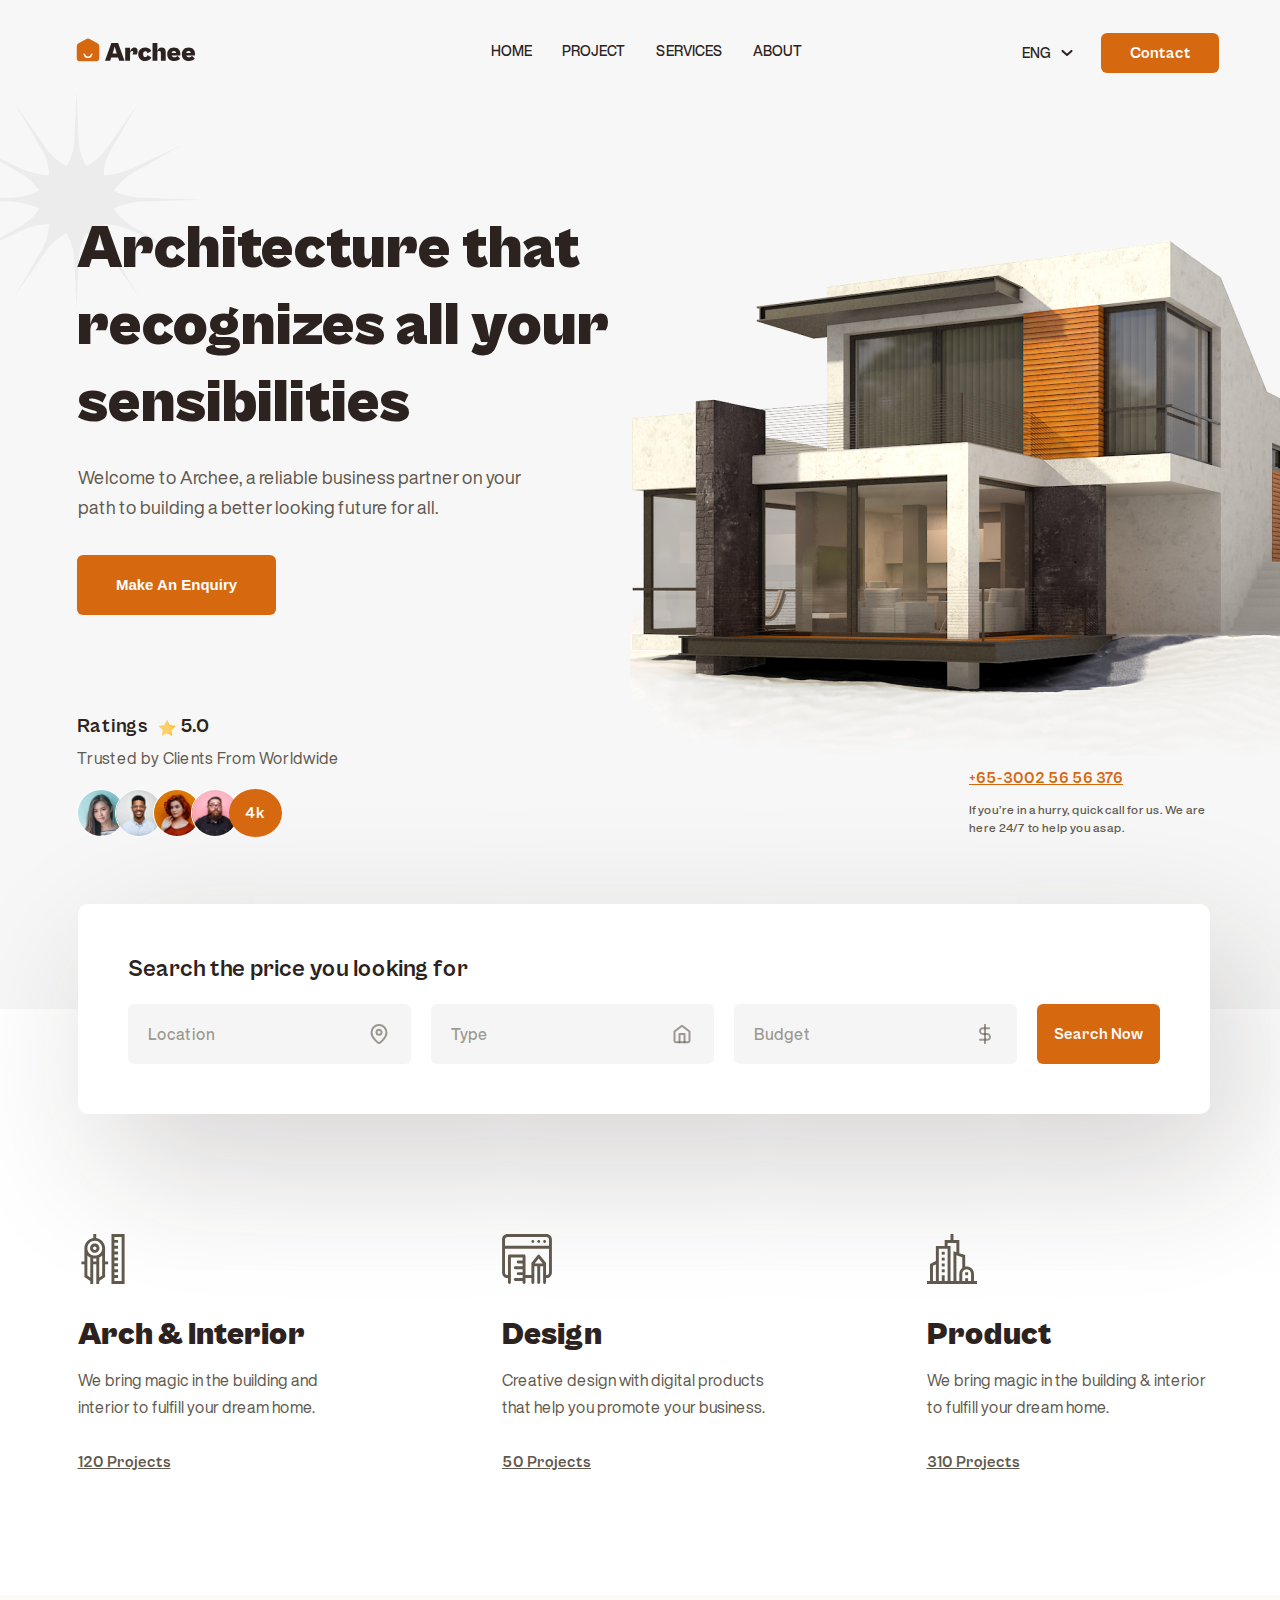
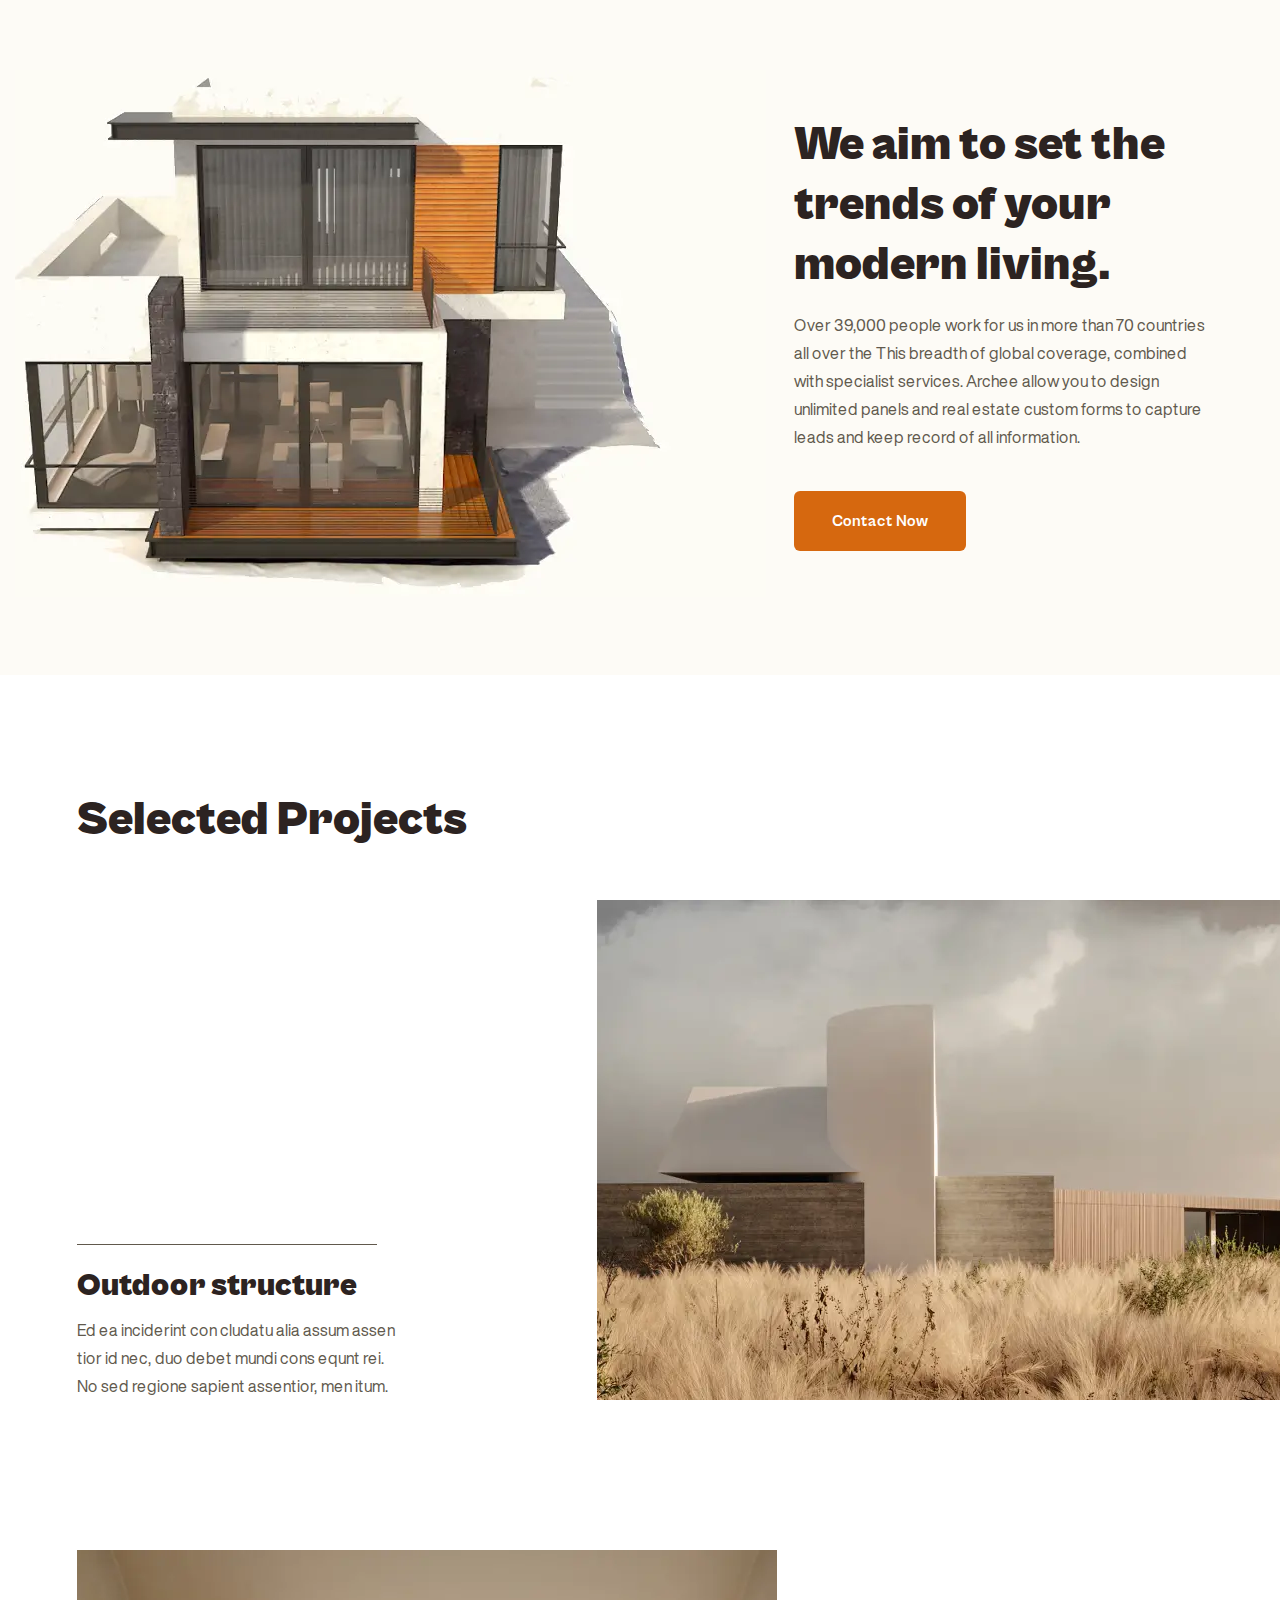
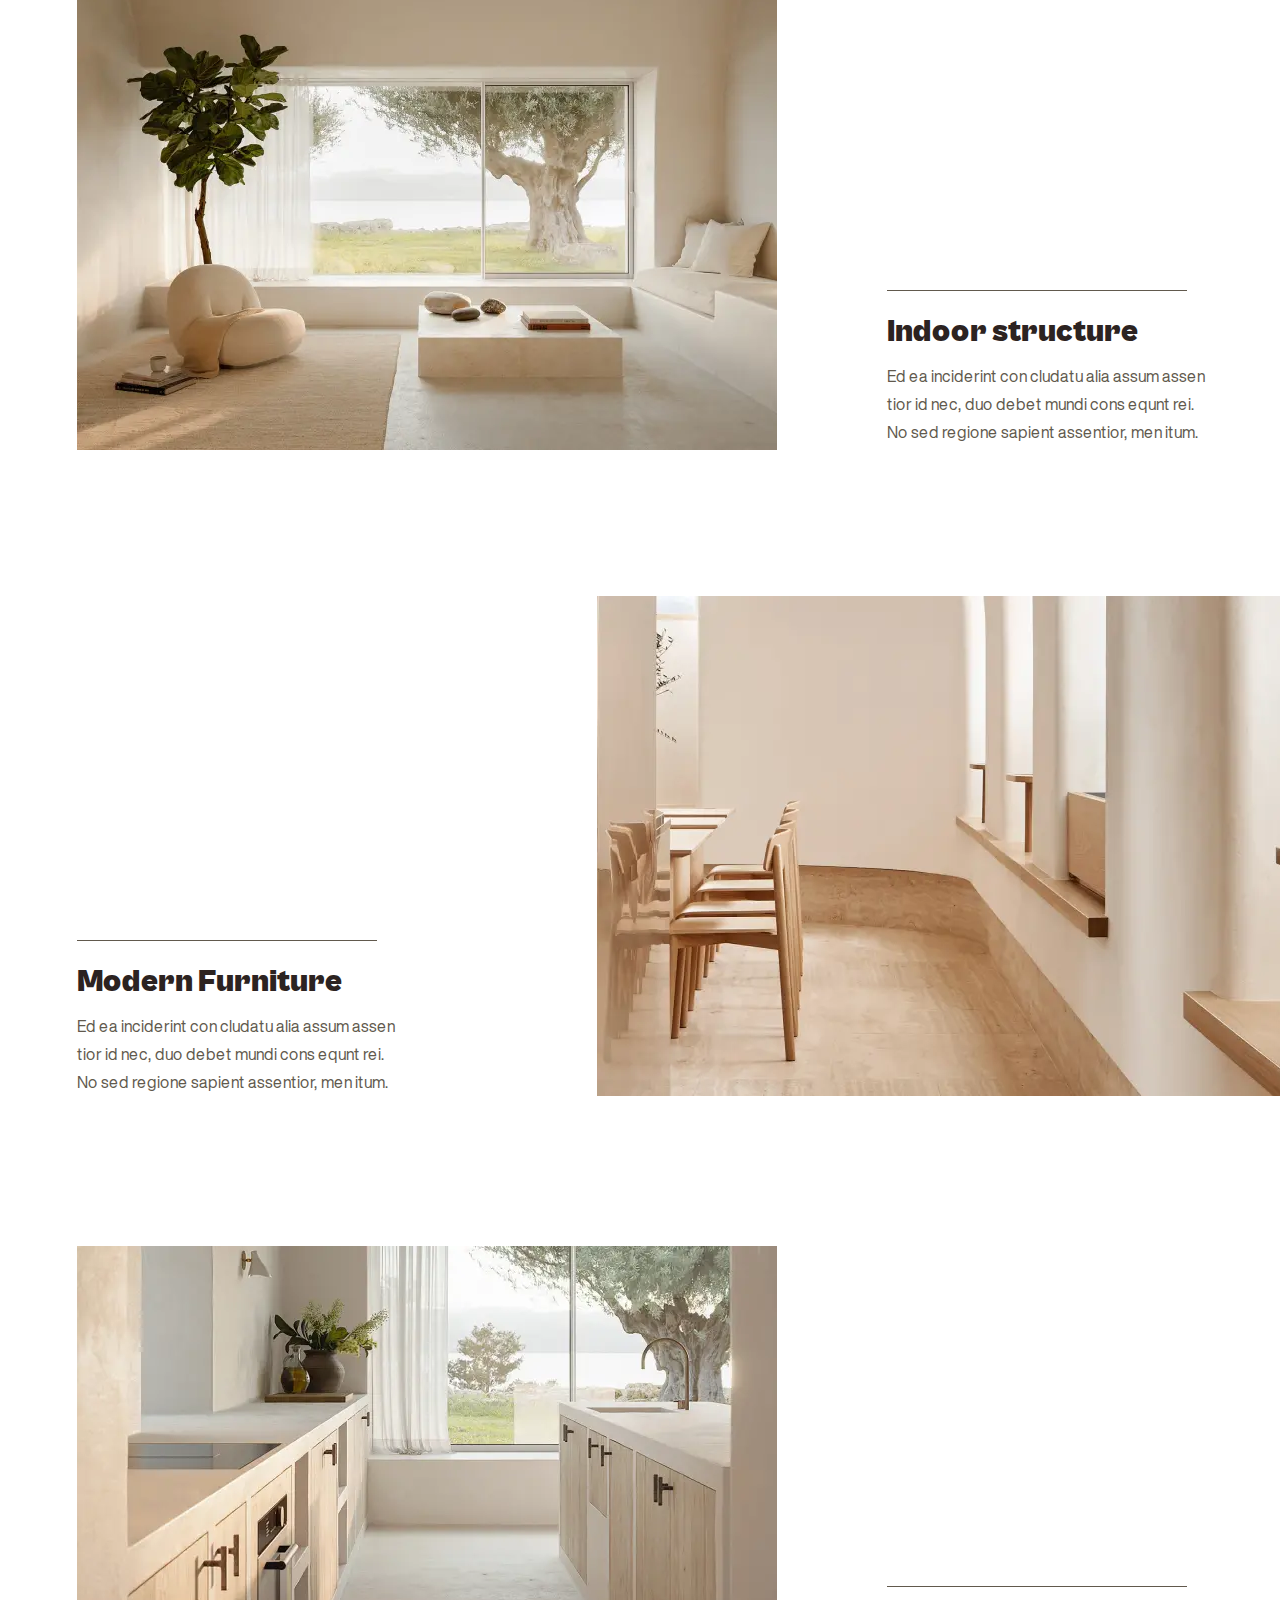
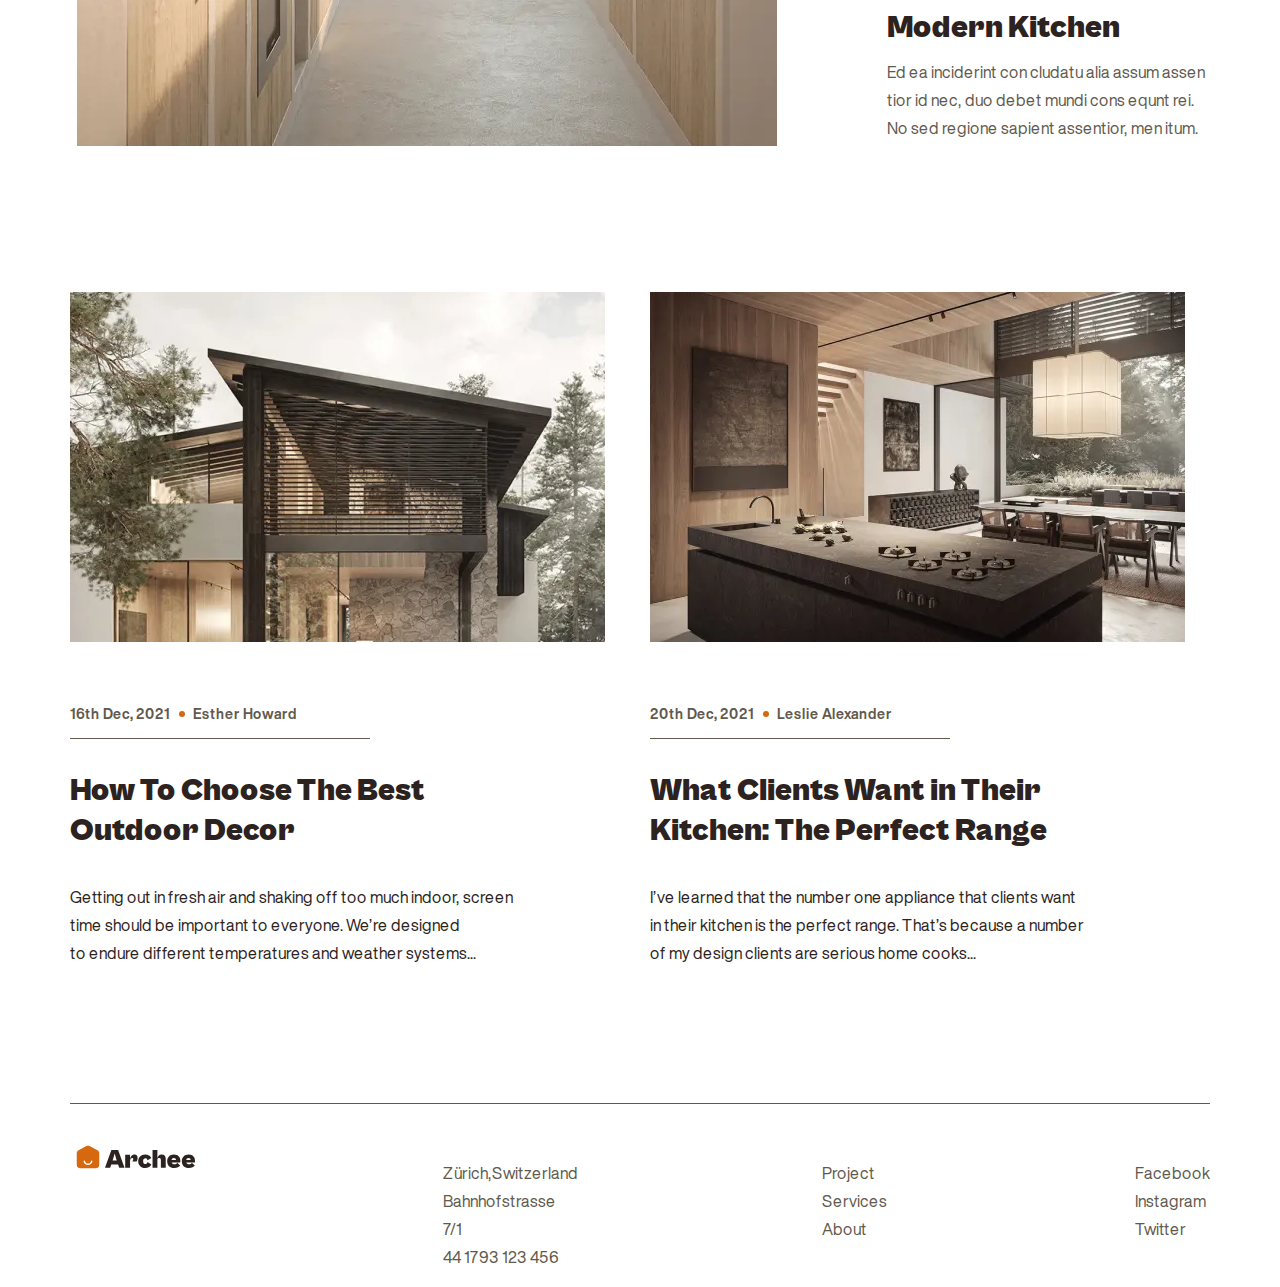
==== commit bf7d37ff: "next blocks" ====
--- a/index.html
+++ b/index.html
@@ -40,14 +40,14 @@
                     </ul>                 </nav>                 <div class="header-contact__block">-                    <div class="header__button">-                        <button class="header__button-btn">-                            eng-                            <svg width="12" height="7" viewBox="0 0 12 7" fill="none" xmlns="http://www.w3.org/2000/svg">-                                <path d="M1.5 1L6 5.04167L10.5 1" stroke="#2C2321" stroke-width="2" stroke-linecap="round" stroke-linejoin="round" />-                            </svg>-                        </button>-                    </div>+                    <ul class="header__leng leng">+                        <li class="leng__item">+                            <a href="#eng" class="leng__link">eng</a>+                        </li>+                        <li class="leng__item">+                            <a href="#rus" class="leng__link">rus</a>+                        </li>+                    </ul>                     <div class="header__contact">                         <button class="header__contact-link">Contact</button>                     </div>@@ -60,7 +60,7 @@
             <!-- hero -->             <section class="hero">                 <div class="container">-                    <div class="hero__wrapper-ministar"></div>+                    <!-- <div class="hero__wrapper-ministar"></div> -->                     <div class="hero__wrapper">                         <div class="hero__info">                             <div class="hero__wrapper-info">@@ -146,14 +146,15 @@
              <!-- /hero -->             <!-- top-form -->-            <section class="top-form">-                <div class="container">-                    <h2 class="top-form__title">Search the price you looking for</h2>-                    <form class="top__form">-                        <input type="text" class="top__form-input icon__1" placeholder="Location" />-                        <input type="text" class="top__form-input icon__2" placeholder="Type" />-                        <input type="text" class="top__form-input icon__3" placeholder="Budget" />-                        <button class="btn__search">Search Now</button>+            <section class="search container main__search">+                <div class="search__block">+                    <h2 class="search__title">Search the price you looking for</h2>+                    <form action="#" class="search-form">+                        <input type="text" class="search-form__field search-form__field-location" placeholder="Location" />+                        <input type="text" class="search-form__field search-form__field-type" placeholder="Type" />+                        <input type="text" class="search-form__field search-form__field-budget" placeholder="Budget" />++                        <button class="btn btn_search">Search Now</button>                     </form>                 </div>             </section>@@ -218,7 +219,148 @@
             </section>              <!-- /modern -->+            <!-- selected -->+            <section class="selected">+                <h2 class="vhidden">Selected Projects</h2>+                <div class="container">+                    <h2 class="selected__title">Selected Projects</h2>+                    <ul class="selected__list">+                        <li class="selected__list-left">+                            <h3 class="list-title">Outdoor structure</h3>+                            <p class="list-text">+                                Ed&nbsp;ea&nbsp;inciderint con cludatu alia assum assen tior+                                id&nbsp;nec, duo debet mundi cons equnt rei. No&nbsp;sed regione+                                sapient assentior, men itum.+                            </p>+                        </li>+                        <li class="selected__list-right list-left__img">+                            <picture><source srcset="img/selected_img-1.webp" type="image/webp"><img src="img/selected_img-1.png" alt="selected-images" /></picture>+                        </li>+                    </ul>+                    <ul class="selected__list list-revers">+                        <li class="selected__list-left">+                            <h3 class="list-title">Indoor structure</h3>+                            <p class="list-text">+                                Ed&nbsp;ea&nbsp;inciderint con cludatu alia assum assen tior+                                id&nbsp;nec, duo debet mundi cons equnt rei. No&nbsp;sed regione+                                sapient assentior, men itum.+                            </p>+                        </li>+                        <li class="selected__list-right list-right__padding">+                            <picture><source srcset="img/selected_img-2.webp" type="image/webp"><img src="img/selected_img-2.png" alt="selected-images" /></picture>+                        </li>+                    </ul>+                    <ul class="selected__list">+                        <li class="selected__list-left">+                            <h3 class="list-title">Modern Furniture</h3>+                            <p class="list-text">+                                Ed&nbsp;ea&nbsp;inciderint con cludatu alia assum assen tior+                                id&nbsp;nec, duo debet mundi cons equnt rei. No&nbsp;sed regione+                                sapient assentior, men itum.+                            </p>+                        </li>+                        <li class="selected__list-right list-left__img">+                            <picture><source srcset="img/selected_img-3.webp" type="image/webp"><img src="img/selected_img-3.png" alt="selected-images" /></picture>+                        </li>+                    </ul>+                    <ul class="selected__list list-revers">+                        <li class="selected__list-left">+                            <h3 class="list-title">Modern Kitchen</h3>+                            <p class="list-text">+                                Ed&nbsp;ea&nbsp;inciderint con cludatu alia assum assen tior+                                id&nbsp;nec, duo debet mundi cons equnt rei. No&nbsp;sed regione+                                sapient assentior, men itum.+                            </p>+                        </li>+                        <li class="selected__list-right list-right__padding">+                            <picture><source srcset="img/selected_img-4.webp" type="image/webp"><img src="img/selected_img-4.png" alt="selected-images" /></picture>+                        </li>+                    </ul>+                </div>+            </section>++            <!-- /selected -->+            <!-- best -->+            <section class="best">+                <div class="container">+                    <ul class="best-list">+                        <li class="best-list__left">+                            <picture><source srcset="img/best-img_1.webp" type="image/webp"><img src="img/best-img_1.jpg" alt="images-decor" class="best-images" /></picture>+                            <div class="best-info__bloks">+                                <span class="best-info__bloks-descr">16th Dec, 2021</span>+                                <span class="best-info__bloks-icon"></span>+                                <span class="best-info__bloks-descr">Esther Howard</span>+                            </div>+                            <h3 class="best-title">How To&nbsp;Choose The Best Outdoor Decor</h3>+                            <p class="best-text">+                                Getting out in&nbsp;fresh air and shaking off too much indoor, screen+                                time should be&nbsp;important to&nbsp;everyone. We&rsquo;re designed+                                to&nbsp;endure different temperatures and weather systems...+                            </p>+                        </li>+                        <li class="best-list__right">+                            <picture><source srcset="img/best-img_2.webp" type="image/webp"><img src="img/best-img_2.jpg" alt="images-decor" class="best-images" /></picture>+                            <div class="best-info__bloks">+                                <span class="best-info__bloks-descr">20th Dec, 2021</span>+                                <span class="best-info__bloks-icon"></span>+                                <span class="best-info__bloks-descr">Leslie Alexander</span>+                            </div>+                            <h3 class="best-title">+                                What Clients Want in&nbsp;Their Kitchen: The Perfect Range+                            </h3>+                            <p class="best-text">+                                I&rsquo;ve learned that the number one appliance that clients want+                                in&nbsp;their kitchen is&nbsp;the perfect range. That&rsquo;s because+                                a&nbsp;number of&nbsp;my&nbsp;design clients are serious home cooks...+                            </p>+                        </li>+                    </ul>+                </div>+            </section>++            <!-- /best -->         </main>+        <!-- footer -->+        <footer class="footer">+            <div class="container">+                <div class="footer-wrapper">+                    <a href="#" class="header__logo-link">+                        <picture><source srcset="img/logo-footer.svg" type="image/webp"><img src="img/logo-footer.svg" alt="Archee" /></picture>+                    </a>+                    <ul class="footer-list__address">+                        <li class="footer-list__address-item">Zürich,Switzerland</li>+                        <li class="footer-list__address-item">Bahnhofstrasse 7/1</li>+                        <li class="footer-list__address-item">+                            <a href="tel:441793123456" class="footer-list__addres-item-link">44 1793 123 456</a>+                        </li>+                    </ul>+                    <ul class="footer-list__menu">+                        <li class="footer-list__menu-item">+                            <a href="#" class="footer-list__menu-item-link">Project</a>+                        </li>+                        <li class="footer-list__menu-item">+                            <a href="#" class="footer-list__menu-item-link">Services</a>+                        </li>+                        <li class="footer-list__menu-item">+                            <a href="#" class="footer-list__menu-item-link">About</a>+                        </li>+                    </ul>+                    <ul class="footer-list__social">+                        <li class="footer-list__social-item">+                            <a href="#" class="footer-list__social-item-link">Facebook</a>+                        </li>+                        <li class="footer-list__social-item">+                            <a href="#" class="footer-list__social-item-link">Instagram</a>+                        </li>+                        <li class="footer-list__social-item">+                            <a href="#" class="footer-list__social-item-link">Twitter</a>+                        </li>+                    </ul>+                </div>+            </div>+        </footer>++        <!-- /footer -->     </div> </body> --- a/css/main.min.css
+++ b/css/main.min.css
@@ -1,2 +1,2 @@
-@font-face{font-family:"Cabinet Grotesk";font-weight:700;font-style:normal;src:url(/font/CabinetGrotesk/CabinetGrotesk-Bold.eot);src:local("Cabinet Grotesk"),url(/font/CabinetGrotesk/CabinetGrotesk-Bold.eot?#iefix) format("embedded-opentype"),url(/font/CabinetGrotesk/CabinetGrotesk-Bold.woff2) format("woff2"),url(/font/CabinetGrotesk/CabinetGrotesk-Bold.woff) format("woff"),url(/font/CabinetGrotesk/CabinetGrotesk-Bold.ttf) format("truetype")}@font-face{font-family:"Cabinet Grotesk";font-weight:900;font-style:normal;src:url(/font/CabinetGrotesk/CabinetGrotesk-Black.eot);src:local("Cabinet Grotesk"),url(/font/CabinetGrotesk/CabinetGrotesk-Black.eot?#iefix) format("embedded-opentype"),url(/font/CabinetGrotesk/CabinetGrotesk-Black.woff2) format("woff2"),url(/font/CabinetGrotesk/CabinetGrotesk-Black.woff) format("woff"),url(/font/CabinetGrotesk/CabinetGrotesk-Black.ttf) format("truetype")}@font-face{font-family:"Helvetica Now Display";font-weight:400;font-style:normal;src:url(/font/HelveticaNowDisplay/HelveticaNowDisplay-Regular.eot);src:local("Helvetica Now Display"),url(/font/HelveticaNowDisplay/HelveticaNowDisplay-Regular.eot?#iefix) format("embedded-opentype"),url(/font/HelveticaNowDisplay/HelveticaNowDisplay-Regular.woff2) format("woff2"),url(/font/HelveticaNowDisplay/HelveticaNowDisplay-Regular.woff) format("woff"),url(/font/HelveticaNowDisplay/HelveticaNowDisplay-Regular.ttf) format("truetype")}@font-face{font-family:"Helvetica Now Display";font-weight:500;font-style:normal;src:url(/font/HelveticaNowDisplay/HelveticaNowDisplay-Medium.eot);src:local("Helvetica Now Display"),url(/font/HelveticaNowDisplay/HelveticaNowDisplay-Medium.eot?#iefix) format("embedded-opentype"),url(/font/HelveticaNowDisplay/HelveticaNowDisplay-Medium.woff2) format("woff2"),url(/font/HelveticaNowDisplay/HelveticaNowDisplay-Medium.woff) format("woff"),url(/font/HelveticaNowDisplay/HelveticaNowDisplay-Medium.ttf) format("truetype")}@font-face{font-family:"Helvetica Now Display";font-weight:700;font-style:normal;src:url(/font/HelveticaNowDisplay/HelveticaNowDisplay-Bold.eot);src:local("Helvetica Now Display"),url(/font/HelveticaNowDisplay/HelveticaNowDisplay-Bold.eot?#iefix) format("embedded-opentype"),url(/font/HelveticaNowDisplay/HelveticaNowDisplay-Bold.woff2) format("woff2"),url(/font/HelveticaNowDisplay/HelveticaNowDisplay-Bold.woff) format("woff"),url(/font/HelveticaNowDisplay/HelveticaNowDisplay-Bold.ttf) format("truetype")}*,::after,::before{-webkit-box-sizing:border-box;box-sizing:border-box}body,html{padding:0;margin:0;min-height:100vh;overflow-x:hidden;background-color:#f7f7f7;font-family:"Helvetica Now Display";font-weight:400;font-style:normal;font-size:16px;line-height:1.75}.vhidden{position:absolute;width:1px;height:1px;margin:-1px;border:0;padding:0;clip:rect(0 0 0 0);overflow:hidden}img{max-width:100%}.wrapper{max-width:1440px;min-width:280px;min-height:100%;margin:0 auto;overflow-x:hidden;background-color:#fff;color:#61594d}.container{max-width:1170px;padding-left:15px;padding-right:15px;margin:0 auto}.header{padding-top:33px;padding-bottom:16.22px;background-color:#f7f7f7}.header-container{display:-webkit-box;display:-ms-flexbox;display:flex;-webkit-box-align:center;-ms-flex-align:center;align-items:center;-webkit-box-pack:justify;-ms-flex-pack:justify;justify-content:space-between}.header__logo-link{display:inline-block;margin-top:2px;margin-left:6px}.nav-menu{padding-bottom:7px;margin-right:7px}.nav-menu__list{display:-webkit-box;display:-ms-flexbox;display:flex;-webkit-box-align:center;-ms-flex-align:center;align-items:center;list-style:none;padding:0;margin:0}.nav-menu__list-item{padding-right:30px}.nav-menu__list-item:last-child{padding-right:0}.nav-menu__list .nav-menu__link{text-decoration:none;border:0;font-family:inherit;font-weight:500;font-size:14px;line-height:21px;text-transform:uppercase;color:#2c2321;-webkit-transition:.3s ease-in-out;-o-transition:.3s ease-in-out;transition:.3s ease-in-out}.nav-menu__list .nav-menu__link:hover{text-decoration:underline}.header-contact__block{display:-webkit-box;display:-ms-flexbox;display:flex;-webkit-box-align:center;-ms-flex-align:center;align-items:center}.header__button-btn,.header__contact-link{text-decoration:none;display:inline-block;border:0;cursor:pointer}.header__button-btn{background-color:transparent;font-size:14px;font-weight:500;text-transform:uppercase;color:#2c2321;padding:0 0 12px;margin-left:-80px}.header__contact-link{color:#fff;background-color:#d6680f;border-radius:6px;font-weight:700;font-size:16px;line-height:20px;width:118px;height:38px;-webkit-transition:.3s ease-in-out;-o-transition:.3s ease-in-out;transition:.3s ease-in-out;margin-right:-9px;padding:0 0 4px}.header__contact-link:hover,.hero__link:hover,.modern-btn:hover{background-color:#f7f7f7;color:#d6680f;border:2px solid #d6680f}.hero{background-color:#f7f7f7;padding-bottom:140px}.hero__info{display:-webkit-box;display:-ms-flexbox;display:flex;position:relative}.hero__wrapper-title{margin:0;max-width:748px;min-height:355px;font-family:"Cabinet Grotesk",sans-serif;font-weight:900;font-size:62px;line-height:77px;color:#2c2321;padding-top:121px;padding-left:7px}.hero__wrapper-ministar::after{content:url(../img/star-combo-4.svg);position:absolute;left:15px}.hero__text{max-width:452px;font-weight:400;font-size:18px;line-height:30px;color:#61594d;padding-left:8px;padding-bottom:15px}.hero__link{width:199px;height:60px;text-decoration:none;display:inline-block;border:0;padding:0;cursor:pointer;font-weight:700;line-height:.8;font-size:15px;color:#fff;background-color:#d6680f;border-radius:6px;margin-left:7px;-webkit-transition:.3s ease-in-out;-o-transition:.3s ease-in-out;transition:.3s ease-in-out}.hero__wrapper-banner{margin:0;max-width:838px;min-height:600px}.hero__wrapper-banner::after{content:url(../img/3D-modern-house.png);position:absolute;top:121px;left:560px}.hero__raiting{display:-webkit-box;display:-ms-flexbox;display:flex}.hero__raiting-text{font-family:"Cabinet Grotesk",sans-serif;font-weight:700;font-size:20px;line-height:22px;letter-spacing:.02em;color:#2c2321;padding-right:10px;padding-bottom:5px}.hero__raiting-star{padding-right:5px}.hero__raiting-number{font-family:"Cabinet Grotesk",sans-serif;font-weight:700;font-size:20px;line-height:22px;color:#2c2321}.hero__avatars{display:-webkit-box;display:-ms-flexbox;display:flex;-webkit-box-align:center;-ms-flex-align:center;align-items:center;-webkit-box-pack:justify;-ms-flex-pack:justify;justify-content:space-between;padding-top:27px;padding-left:7px}.hero__avatars-subtitle{display:inline-block;line-height:8px;letter-spacing:.02em;color:#61594d}.hero__avatars-bloks,.hero__avatars-list{display:-webkit-box;display:-ms-flexbox;display:flex}.hero__avatars-bloks{padding-top:17px}.hero__avatars-list{list-style:none;padding:0;margin:0}.hero__avatars-item img{display:block;width:48px;height:48px;border:1.5px solid #fff;border-radius:50%}.hero__avatars-item{margin-right:-10px}.hero__avatars-last{background-color:#d6680f;padding:16px;border-radius:50%;font-family:"Cabinet Grotesk",sans-serif;font-weight:700;font-size:16px;line-height:16px;letter-spacing:.02em;color:#fff;text-align:center}.hero__phone{margin-right:-8px}.hero__phone-link{text-decoration:none;border:0;display:inline-block;font-family:"Cabinet Grotesk",sans-serif;font-weight:700;font-size:16px;line-height:20px;-webkit-text-decoration-line:underline;text-decoration-line:underline;color:#d6680f;padding-top:52px}.hero__phone-text{display:block;max-width:249px;font-weight:500;font-size:12px;line-height:18px;color:#61594d;margin:10px 0 0}.modern{min-height:680px;background-color:#fdfbf6}.container-modern{max-width:1289px}.modern-list{display:-webkit-box;display:-ms-flexbox;display:flex;-webkit-box-align:center;-ms-flex-align:center;align-items:center;padding-top:75px}.modern-list__left{width:833px;height:531px;background-image:url(../img/modern-house.png);background-repeat:no-repeat;background-size:cover;background-position-x:-82px;background-position-y:-4px}.modern-list__right{max-width:419px;min-height:440px;margin-right:52px}.modern-title{font-family:"Cabinet Grotesk",sans-serif;font-weight:900;font-size:48px;line-height:60px;color:#2c2321;margin:0}.modern-text{line-height:28px;color:#61594d;padding-bottom:24px}.modern-btn{text-decoration:none;display:inline-block;border:0;padding:0;cursor:pointer;width:172px;height:60px;background-color:#d6680f;border-radius:6px;color:#fff;font-family:"Cabinet Grotesk",sans-serif;font-weight:700;font-size:16px;line-height:20px;-webkit-transition:.3s ease-in-out;-o-transition:.3s ease-in-out;transition:.3s ease-in-out}.modern-btn:hover{background-color:#fff}.products{margin-top:120px;margin-bottom:120px;padding-left:15px}.products__list{list-style:none;padding:0;margin:0;display:-webkit-box;display:-ms-flexbox;display:flex;-webkit-box-align:center;-ms-flex-align:center;align-items:center;-webkit-box-pack:justify;-ms-flex-pack:justify;justify-content:space-between}.products__list-item{max-width:291px}.products-title{font-family:"Cabinet Grotesk",sans-serif;font-weight:900;font-size:32px;line-height:.7;color:#2c2321;margin-bottom:0;padding-bottom:4px}.products-link,.products-text{font-size:16px;line-height:1.7;color:#61594d}.products-link{display:inline-block;font-family:"Cabinet Grotesk",sans-serif;line-height:20px;-webkit-transition:.3s ease-in-out;-o-transition:.3s ease-in-out;transition:.3s ease-in-out;margin-top:15px}.products-link:hover{color:#d6680f}.top-form{display:-webkit-box;display:-ms-flexbox;display:flex;-webkit-box-pack:center;-ms-flex-pack:center;justify-content:center;-webkit-box-align:center;-ms-flex-align:center;align-items:center;max-width:1125px;height:210px;-webkit-box-shadow:30px 50px 150px rgba(39,31,26,.2);box-shadow:30px 50px 150px rgba(39,31,26,.2);border-radius:10px;background-color:#fff;margin:-72px auto 0}.top__form{max-width:1080px;min-height:80px;padding-top:15px;padding-left:23px;position:relative}.top__form-input{width:271px;height:60px;background:#f5f5f5;border:0;border-radius:6px;padding-left:20px;padding-right:20px;margin-right:20px;background-repeat:no-repeat;outline:0}.top__form-input::-webkit-input-placeholder{font-size:16px;font-weight:500;line-height:1;color:rgba(97,89,77,.6)}.top__form-input::-moz-placeholder{font-size:16px;font-weight:500;line-height:1;color:rgba(97,89,77,.6)}.top__form-input:-ms-input-placeholder{font-size:16px;font-weight:500;line-height:1;color:rgba(97,89,77,.6)}.top__form-input::-ms-input-placeholder{font-size:16px;font-weight:500;line-height:1;color:rgba(97,89,77,.6)}.top__form-input::placeholder{font-size:16px;font-weight:500;line-height:1;color:rgba(97,89,77,.6)}.btn__search,.top-form__title{font-family:"Cabinet Grotesk",sans-serif;font-weight:700}.top-form__title{margin:0;font-size:24px;color:#2c2321;padding-left:22px}.btn__search{text-decoration:none;display:inline-block;border:0;padding:0;cursor:pointer;width:166px;height:60px;background-color:#d6680f;font-size:16px;line-height:.8;color:#fff;border-radius:6px;-webkit-transition:.3s ease-in-out;-o-transition:.3s ease-in-out;transition:.3s ease-in-out}.btn__search:hover{background-color:#fff;color:#d6680f;border:2px solid #d6680f}.icon__1,.icon__2,.icon__3{background-image:url(../img/location-icon.svg);background-position-x:231px;background-position-y:20px}.icon__2,.icon__3{background-image:url(../img/home-icon.svg);background-position-x:227px}.icon__3{background-image:url(../img/dollar-icon.svg);background-position-x:225px}@supports (-webkit-appearance:none){.modern-list__left{background-image:url(../img/modern-house.webp)}.icon__1{background-image:url(../img/location-icon.svg)}.icon__2{background-image:url(../img/home-icon.svg)}.icon__3{background-image:url(../img/dollar-icon.svg)}}
-/*# sourceMappingURL=[data-uri] */+@font-face{font-family:"Cabinet Grotesk";font-weight:700;font-style:normal;src:url(/font/CabinetGrotesk/CabinetGrotesk-Bold.eot);src:local("Cabinet Grotesk"),url(/font/CabinetGrotesk/CabinetGrotesk-Bold.eot?#iefix) format("embedded-opentype"),url(/font/CabinetGrotesk/CabinetGrotesk-Bold.woff2) format("woff2"),url(/font/CabinetGrotesk/CabinetGrotesk-Bold.woff) format("woff"),url(/font/CabinetGrotesk/CabinetGrotesk-Bold.ttf) format("truetype")}@font-face{font-family:"Cabinet Grotesk";font-weight:900;font-style:normal;src:url(/font/CabinetGrotesk/CabinetGrotesk-Black.eot);src:local("Cabinet Grotesk"),url(/font/CabinetGrotesk/CabinetGrotesk-Black.eot?#iefix) format("embedded-opentype"),url(/font/CabinetGrotesk/CabinetGrotesk-Black.woff2) format("woff2"),url(/font/CabinetGrotesk/CabinetGrotesk-Black.woff) format("woff"),url(/font/CabinetGrotesk/CabinetGrotesk-Black.ttf) format("truetype")}@font-face{font-family:"Helvetica Now Display";font-weight:400;font-style:normal;src:url(/font/HelveticaNowDisplay/HelveticaNowDisplay-Regular.eot);src:local("Helvetica Now Display"),url(/font/HelveticaNowDisplay/HelveticaNowDisplay-Regular.eot?#iefix) format("embedded-opentype"),url(/font/HelveticaNowDisplay/HelveticaNowDisplay-Regular.woff2) format("woff2"),url(/font/HelveticaNowDisplay/HelveticaNowDisplay-Regular.woff) format("woff"),url(/font/HelveticaNowDisplay/HelveticaNowDisplay-Regular.ttf) format("truetype")}@font-face{font-family:"Helvetica Now Display";font-weight:500;font-style:normal;src:url(/font/HelveticaNowDisplay/HelveticaNowDisplay-Medium.eot);src:local("Helvetica Now Display"),url(/font/HelveticaNowDisplay/HelveticaNowDisplay-Medium.eot?#iefix) format("embedded-opentype"),url(/font/HelveticaNowDisplay/HelveticaNowDisplay-Medium.woff2) format("woff2"),url(/font/HelveticaNowDisplay/HelveticaNowDisplay-Medium.woff) format("woff"),url(/font/HelveticaNowDisplay/HelveticaNowDisplay-Medium.ttf) format("truetype")}@font-face{font-family:"Helvetica Now Display";font-weight:700;font-style:normal;src:url(/font/HelveticaNowDisplay/HelveticaNowDisplay-Bold.eot);src:local("Helvetica Now Display"),url(/font/HelveticaNowDisplay/HelveticaNowDisplay-Bold.eot?#iefix) format("embedded-opentype"),url(/font/HelveticaNowDisplay/HelveticaNowDisplay-Bold.woff2) format("woff2"),url(/font/HelveticaNowDisplay/HelveticaNowDisplay-Bold.woff) format("woff"),url(/font/HelveticaNowDisplay/HelveticaNowDisplay-Bold.ttf) format("truetype")}*,::after,::before{-webkit-box-sizing:border-box;box-sizing:border-box}body,html{padding:0;margin:0;min-height:100vh;overflow-x:hidden;background-color:#f7f7f7;font-family:"Helvetica Now Display";font-weight:400;font-style:normal;font-size:16px;line-height:1.75}.vhidden{position:absolute;width:1px;height:1px;margin:-1px;border:0;padding:0;clip:rect(0 0 0 0);overflow:hidden}img{max-width:100%}.wrapper{max-width:1440px;min-width:280px;min-height:100%;margin:0 auto;overflow-x:hidden;background-color:#fff;color:#61594d}.container{max-width:1170px;padding-left:15px;padding-right:15px;margin:0 auto}.footer{margin-top:120px}.footer-wrapper{padding-top:40px;display:-webkit-box;display:-ms-flexbox;display:flex;-webkit-box-pack:justify;-ms-flex-pack:justify;justify-content:space-between;background-image:url(../img/bigline-icon.svg);background-repeat:no-repeat}.footer-list__address{max-width:170px}.footer-list__address-item{list-style:none;padding:0;margin:0;font-family:"Helvetica Now Display";font-weight:400;font-style:normal;font-size:16px;line-height:1.75;color:#61594d}.footer-list__address-item:last-child{padding-bottom:0}.footer-list__addres-item-link{text-decoration:none;border:0;font-family:"Helvetica Now Display";font-weight:400;font-style:normal;font-size:16px;line-height:1.75;color:#61594d}.footer-list__menu{max-width:170px}.footer-list__menu-item{list-style:none;padding:0;margin:0}.footer-list__menu-item-link{text-decoration:none;border:0;font-family:"Helvetica Now Display";font-weight:400;font-style:normal;font-size:16px;line-height:1.75;color:#61594d}.footer-list__social{max-width:170px}.footer-list__social-item{list-style:none;padding:0;margin:0}.footer-list__social-item-link{text-decoration:none;border:0;font-family:"Helvetica Now Display";font-weight:400;font-style:normal;font-size:16px;line-height:1.75;color:#61594d}.header{padding-top:33px;padding-bottom:16.22px;background-color:#f7f7f7}.header-container{display:-webkit-box;display:-ms-flexbox;display:flex;-webkit-box-align:center;-ms-flex-align:center;align-items:center;-webkit-box-pack:justify;-ms-flex-pack:justify;justify-content:space-between}.header__logo-link{display:inline-block;margin-top:2px;margin-left:6px}.nav-menu{padding-bottom:7px;margin-right:-77px}.nav-menu__list{display:-webkit-box;display:-ms-flexbox;display:flex;-webkit-box-align:center;-ms-flex-align:center;align-items:center;list-style:none;padding:0;margin:0}.nav-menu__list-item{padding-right:30px}.nav-menu__list-item:last-child{padding-right:0}.nav-menu__list .nav-menu__link{text-decoration:none;border:0;font-family:inherit;font-weight:500;font-size:14px;line-height:1.4285714286;text-transform:uppercase;color:#2c2321;-webkit-transition:.3s ease-in-out;-o-transition:.3s ease-in-out;transition:.3s ease-in-out}.nav-menu__list .nav-menu__link:hover{text-decoration:underline}.header-contact__block{display:-webkit-box;display:-ms-flexbox;display:flex;-webkit-box-align:center;-ms-flex-align:center;align-items:center}.header__button-btn,.header__contact-link{text-decoration:none;display:inline-block;border:0;cursor:pointer}.header__button-btn{background-color:transparent;font-size:14px;font-weight:500;text-transform:uppercase;color:#2c2321;padding:0 0 12px;margin-left:-80px}.header__contact-link{padding:0;font-family:"Cabinet Grotesk";font-style:normal;color:#fff;background-color:#d6680f;border-radius:6px;font-weight:700;font-size:16px;line-height:1.25;width:118px;height:40px;-webkit-transition:.3s ease-in-out;-o-transition:.3s ease-in-out;transition:.3s ease-in-out;margin-right:-9px}.header__contact-link:hover{background-color:#f7f7f7;color:#d6680f;border:2px solid #d6680f}.leng{list-style:none;padding:0;margin:0}.leng__link{text-decoration:none;border:0;font-family:"Helvetica Now Display";font-weight:500;font-style:normal;font-size:14px;line-height:1.5;color:#2c2321;text-transform:uppercase}.leng__item{display:none}.leng__item:first-child{display:-webkit-box;display:-ms-flexbox;display:flex;-webkit-box-align:center;-ms-flex-align:center;align-items:center}.leng__item:first-child::after{display:table;content:"";width:12px;height:7px;background:url(../img/mini-arrow.svg) no-repeat;margin-left:10px}.leng:hover .leng__item{display:-webkit-box;display:-ms-flexbox;display:flex}.leng:hover .leng__item::after{-webkit-transform:rotate(180deg);-ms-transform:rotate(180deg);transform:rotate(180deg)}.header__leng{display:block;margin-right:28px}.hero{background-color:#f7f7f7;padding-bottom:172px}.hero__info,.hero__wrapper{position:relative}.hero__wrapper::before{content:url(../img/star-combo-4.svg);position:absolute;left:-118px}.hero__info{display:-webkit-box;display:-ms-flexbox;display:flex}.hero__wrapper-title{margin:0;max-width:748px;min-height:355px;font-family:"Cabinet Grotesk",sans-serif;font-weight:900;font-size:62px;line-height:1.2419354839;color:#2c2321;padding-top:121px;padding-left:7px}.hero__text{max-width:452px;font-weight:400;font-size:18px;line-height:1.6666666667;color:#61594d;padding-left:8px;padding-bottom:15px}.hero__link{width:199px;height:60px;text-decoration:none;display:inline-block;border:0;padding:0;cursor:pointer;font-weight:700;line-height:.8;font-size:15px;color:#fff;background-color:#d6680f;border-radius:6px;margin-left:7px;-webkit-transition:.3s ease-in-out;-o-transition:.3s ease-in-out;transition:.3s ease-in-out}.hero__link:hover,.modern-btn:hover{background-color:#f7f7f7;color:#d6680f;border:2px solid #d6680f}.hero__wrapper-banner{margin:0;max-width:838px;min-height:600px}.hero__wrapper-banner::after{content:url(../img/3D-modern-house.png);position:absolute;top:121px;left:560px}.hero__raiting{display:-webkit-box;display:-ms-flexbox;display:flex}.hero__raiting-text{font-family:"Cabinet Grotesk",sans-serif;font-weight:700;font-size:20px;line-height:1.1;letter-spacing:.02em;color:#2c2321;padding-right:10px;padding-bottom:5px}.hero__raiting-star{padding-right:5px}.hero__raiting-number{font-family:"Cabinet Grotesk",sans-serif;font-weight:700;font-size:20px;line-height:1.1;color:#2c2321}.hero__avatars{display:-webkit-box;display:-ms-flexbox;display:flex;-webkit-box-align:center;-ms-flex-align:center;align-items:center;-webkit-box-pack:justify;-ms-flex-pack:justify;justify-content:space-between;padding-top:27px;padding-left:7px}.hero__avatars-subtitle{display:inline-block;line-height:8px;letter-spacing:.02em;color:#61594d}.hero__avatars-bloks,.hero__avatars-list{display:-webkit-box;display:-ms-flexbox;display:flex}.hero__avatars-bloks{padding-top:17px}.hero__avatars-list{list-style:none;padding:0;margin:0}.hero__avatars-item img{display:block;width:48px;height:48px;border:1.5px solid #fff;border-radius:50%}.hero__avatars-item{margin-right:-10px}.hero__avatars-last{background-color:#d6680f;padding:16px;border-radius:50%;font-family:"Cabinet Grotesk",sans-serif;font-weight:700;font-size:16px;line-height:16px;letter-spacing:.02em;color:#fff;text-align:center}.hero__phone{margin-right:-8px}.hero__phone-link{text-decoration:none;border:0;display:inline-block;font-family:"Cabinet Grotesk",sans-serif;font-weight:700;font-size:16px;line-height:20px;-webkit-text-decoration-line:underline;text-decoration-line:underline;color:#d6680f;padding-top:52px}.hero__phone-text{display:block;max-width:249px;font-weight:500;font-size:12px;line-height:1.5;color:#61594d;margin:10px 0 0}.main__search{margin-top:-105px}.modern{min-height:680px;background-color:#fdfbf6}.container-modern{max-width:1289px}.modern-list{display:-webkit-box;display:-ms-flexbox;display:flex;-webkit-box-align:center;-ms-flex-align:center;align-items:center;padding-top:75px}.modern-list__left{width:833px;height:531px;background-image:url(../img/modern-house.png);background-repeat:no-repeat;background-size:cover;background-position-x:-82px;background-position-y:-4px}.modern-list__right{max-width:419px;min-height:440px;margin-right:52px}.modern-title{font-family:"Cabinet Grotesk",sans-serif;font-weight:900;font-size:48px;line-height:60px;color:#2c2321;margin:0}.modern-text{line-height:28px;color:#61594d;padding-bottom:24px}.modern-btn{text-decoration:none;display:inline-block;border:0;padding:0;cursor:pointer;width:172px;height:60px;background-color:#d6680f;border-radius:6px;color:#fff;font-family:"Cabinet Grotesk",sans-serif;font-weight:700;font-size:16px;line-height:1.25;-webkit-transition:.3s ease-in-out;-o-transition:.3s ease-in-out;transition:.3s ease-in-out}.modern-btn:hover{background-color:#fff}.products{margin-top:120px;margin-bottom:120px;padding-left:15px}.products__list{list-style:none;padding:0;margin:0;display:-webkit-box;display:-ms-flexbox;display:flex;-webkit-box-align:center;-ms-flex-align:center;align-items:center;-webkit-box-pack:justify;-ms-flex-pack:justify;justify-content:space-between}.products__list-item{max-width:291px}.products-title{font-family:"Cabinet Grotesk",sans-serif;font-weight:900;font-size:32px;line-height:.7;color:#2c2321;margin-bottom:0;padding-bottom:4px}.products-link,.products-text{font-size:16px;line-height:1.7;color:#61594d}.products-link{display:inline-block;font-family:"Cabinet Grotesk",sans-serif;line-height:1.25;-webkit-transition:.3s ease-in-out;-o-transition:.3s ease-in-out;transition:.3s ease-in-out;margin-top:15px}.products-link:hover{color:#d6680f}.selected{padding-top:115px}.selected__title{margin:0;font-family:"Cabinet Grotesk";font-weight:900;font-style:normal;font-size:48px;line-height:1.25;color:#2c2321;padding:0 0 50px 7px}.selected__list{list-style:none;margin:0;display:-webkit-box;display:-ms-flexbox;display:flex;padding:0 0 138px}.selected__list-left{max-width:330px;padding-top:316px}.list-title{display:block;margin:0;font-family:"Cabinet Grotesk";font-style:normal;font-weight:900;font-size:32px;line-height:1.25;color:#2c2321;padding:0 0 10px 7px}.list-title::before{display:block;content:url(../img/line-icon.svg);margin-bottom:10px}.list-text{margin:0;font-size:16px;line-height:1.75;color:#61594d;padding:0 0 0 7px}.list-left__img img{margin-left:197px}.list-revers{-webkit-box-orient:horizontal;-webkit-box-direction:reverse;-ms-flex-direction:row-reverse;flex-direction:row-reverse}.list-right__padding{padding-right:103px;padding-top:4px}.search__block{background-color:#fff;-webkit-box-shadow:30px 50px 150px rgba(39,31,26,.2);box-shadow:30px 50px 150px rgba(39,31,26,.2);border-radius:10px;padding:50px;margin-left:8px}.search__title{padding:0;font-family:"Cabinet Grotesk";font-weight:700;font-style:normal;font-size:24px;line-height:1.25;color:#2c2321;margin:0 0 20px}.search-form{display:-webkit-box;display:-ms-flexbox;display:flex}.search-form__field{border:0;font-family:"Helvetica Now Display";font-weight:500;font-style:normal;font-size:16px;line-height:1.5;background-color:#f5f5f5;border-radius:6px;background-repeat:no-repeat;background-position:center right 22px;padding:18px 62px 18px 20px;margin-right:20px;-webkit-box-flex:1;-ms-flex-positive:1;flex-grow:1}.search-form__field-location{background-image:url(../img/location-icon.svg)}.search-form__field-type{background-image:url(../img/home-icon.svg)}.search-form__field-budget{background-image:url(../img/dollar-icon.svg)}.search-form__field::-webkit-input-placeholder{color:rgba(97,89,77,.6)}.search-form__field::-moz-placeholder{color:rgba(97,89,77,.6)}.search-form__field:-ms-input-placeholder{color:rgba(97,89,77,.6)}.search-form__field::-ms-input-placeholder{color:rgba(97,89,77,.6)}.search-form__field::placeholder{color:rgba(97,89,77,.6)}.search-form__field:focus{outline:1px solid #ddd}.btn_search{text-decoration:none;display:inline-block;border:0;padding:0;cursor:pointer;font-family:"Cabinet Grotesk";font-weight:700;font-style:normal;font-size:16px;line-height:1.25;background-color:#d6680f;border-radius:6px;width:166px;height:60px;color:#fff;-webkit-transition:.3s ease-in-out;-o-transition:.3s ease-in-out;transition:.3s ease-in-out}.btn_search:hover{background-color:#fff;border:1px solid #d6680f;color:#d6680f}.best-list{list-style:none;padding:0;margin:0;display:-webkit-box;display:-ms-flexbox;display:flex}.best-list__left{display:block;margin-right:45px}.best-info__bloks{display:-webkit-box;display:-ms-flexbox;display:flex;max-width:300px;padding-top:50px;padding-bottom:10px;border-bottom:1px solid #61594d}.best-info__bloks-descr{font-family:"Helvetica Now Display";font-weight:700;font-style:normal;font-size:14px;line-height:2;color:#61594d}.best-info__bloks-icon{width:6px;height:6px;background-image:url(../img/dot.svg);background-repeat:no-repeat;background-position-x:center;margin-top:11px;padding-left:13px;padding-right:10px}.best-text,.best-title{max-width:479px;font-family:"Cabinet Grotesk";font-weight:900;font-style:normal;font-size:32px;line-height:1.25;color:#2c2321}.best-text{max-width:458px;font-family:"Helvetica Now Display";font-weight:400;font-size:16px;line-height:1.75}@supports (-webkit-appearance:none){.footer-wrapper{background-image:url(../img/bigline-icon.svg)}.leng__item:first-child::after{background:url(../img/mini-arrow.svg) no-repeat}.modern-list__left{background-image:url(../img/modern-house.webp)}.search-form__field-location{background-image:url(../img/location-icon.svg)}.search-form__field-type{background-image:url(../img/home-icon.svg)}.search-form__field-budget{background-image:url(../img/dollar-icon.svg)}.best-info__bloks-icon{background-image:url(../img/dot.svg)}}
+/*# sourceMappingURL=[data-uri] */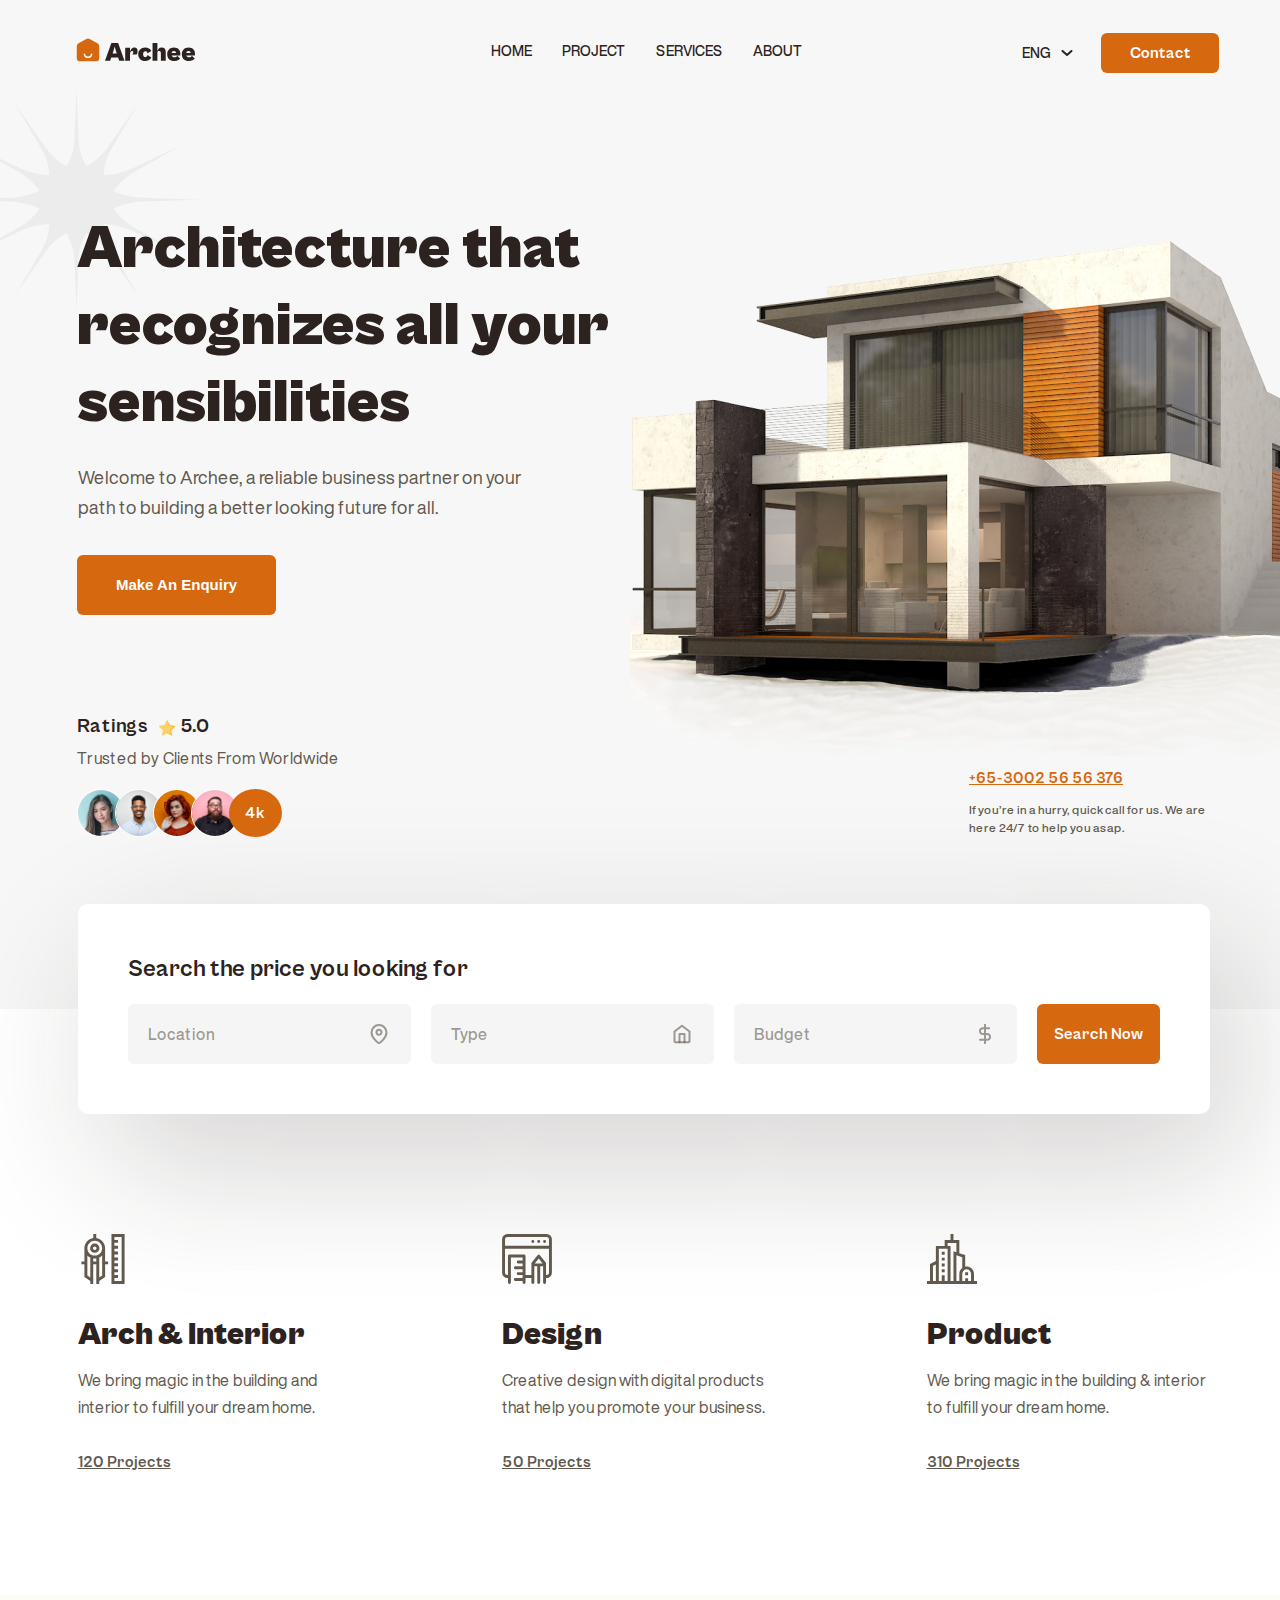
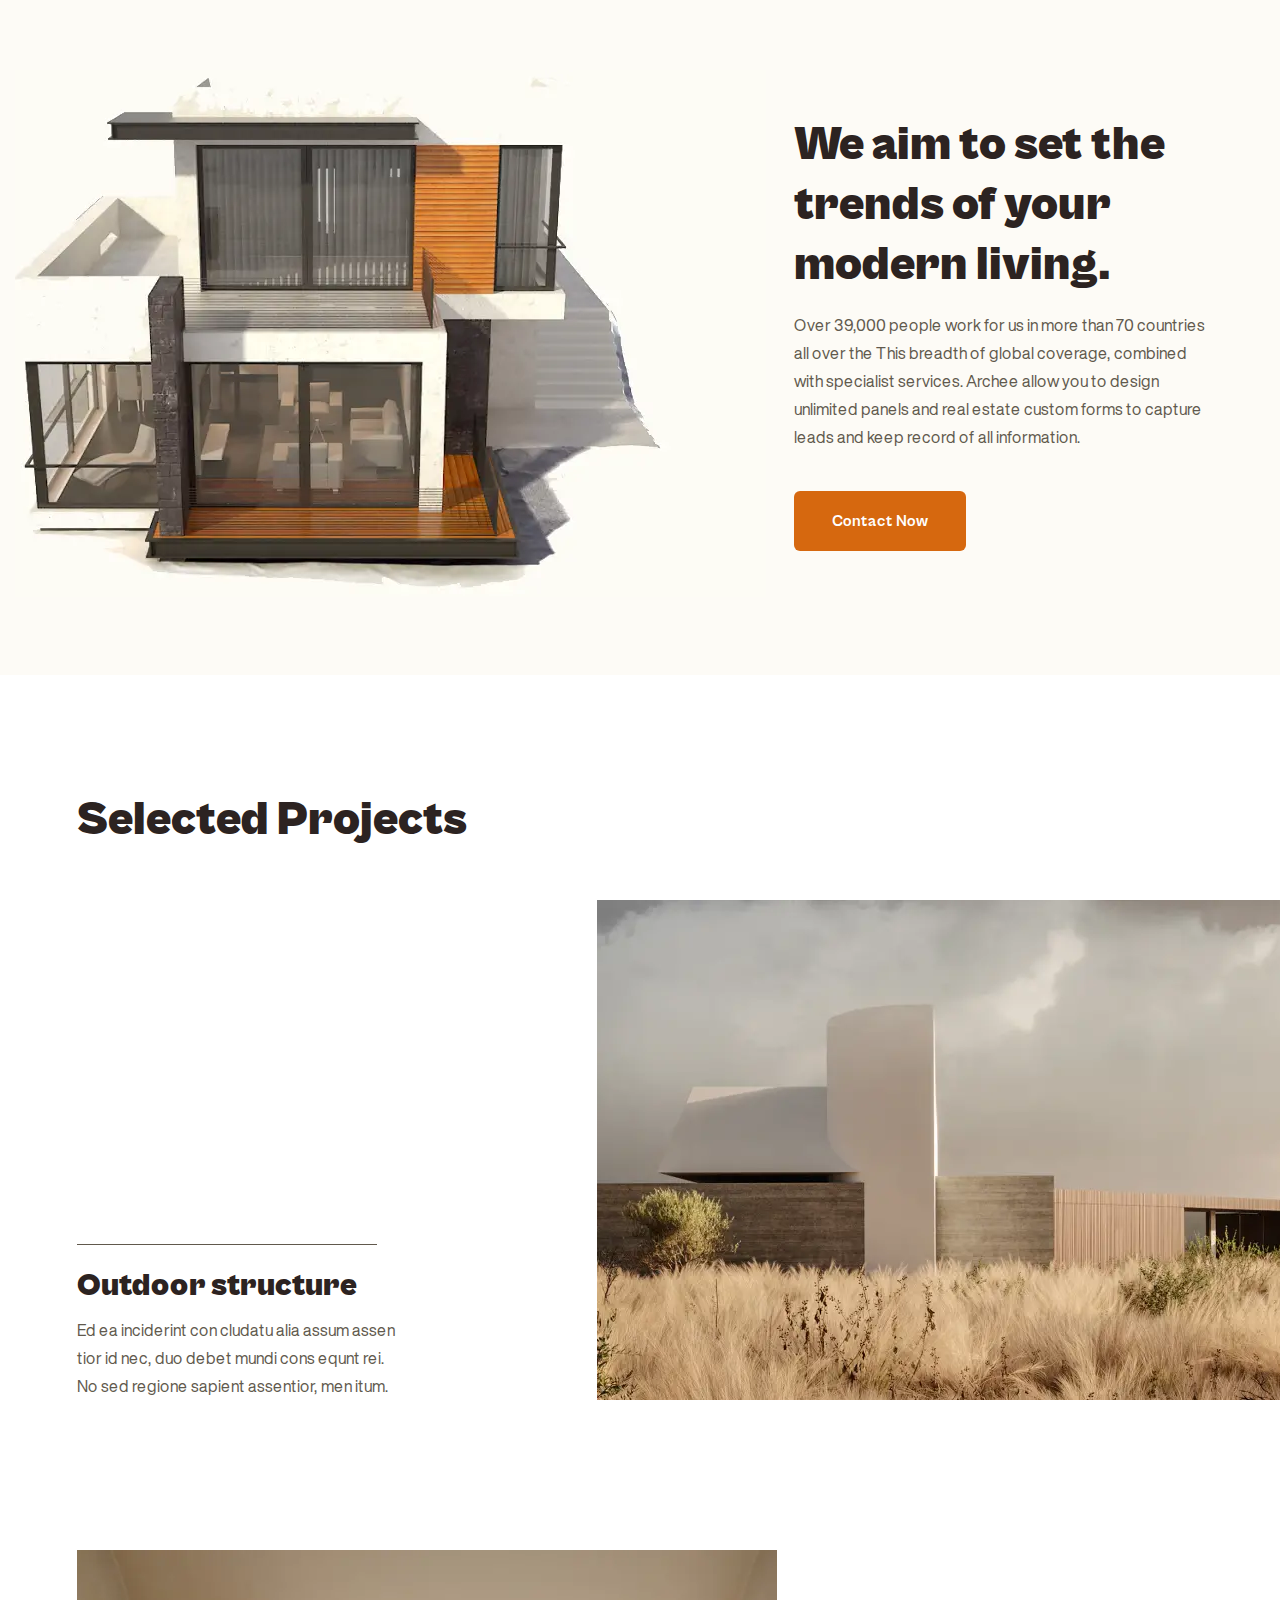
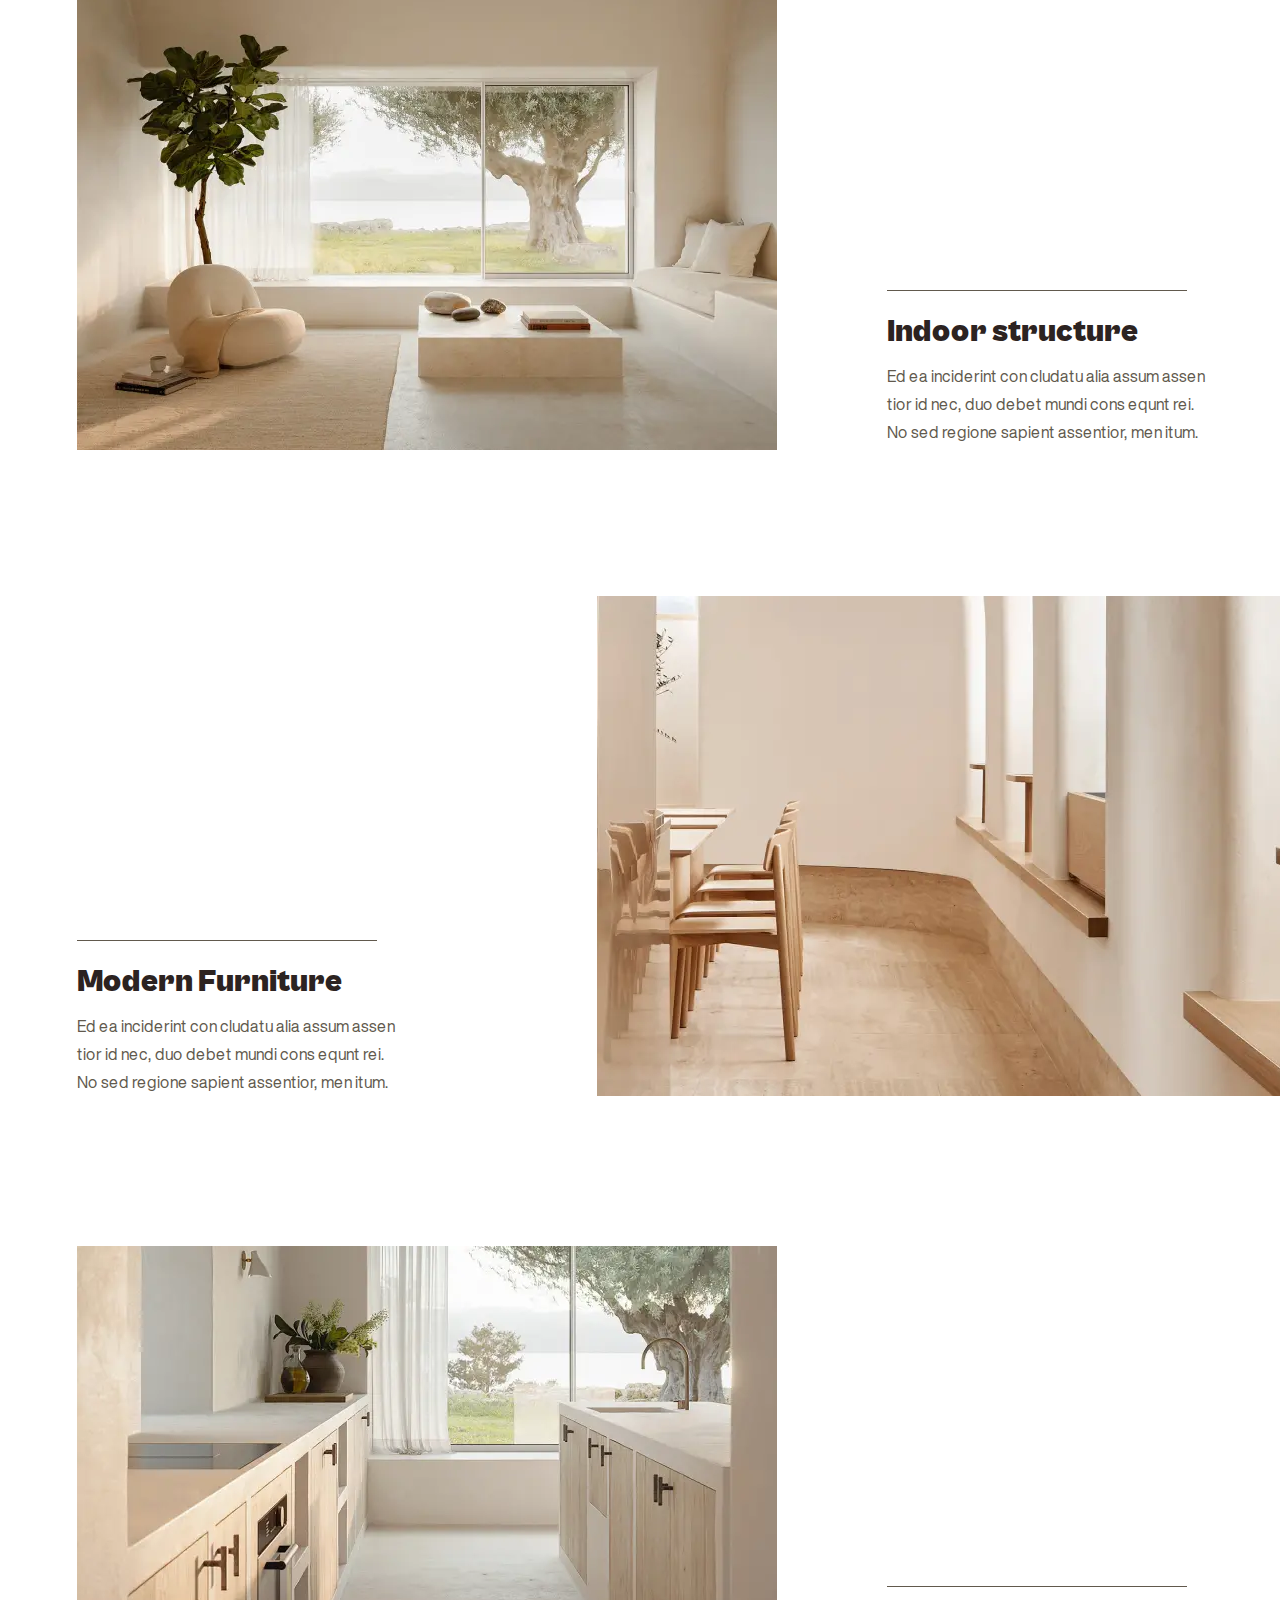
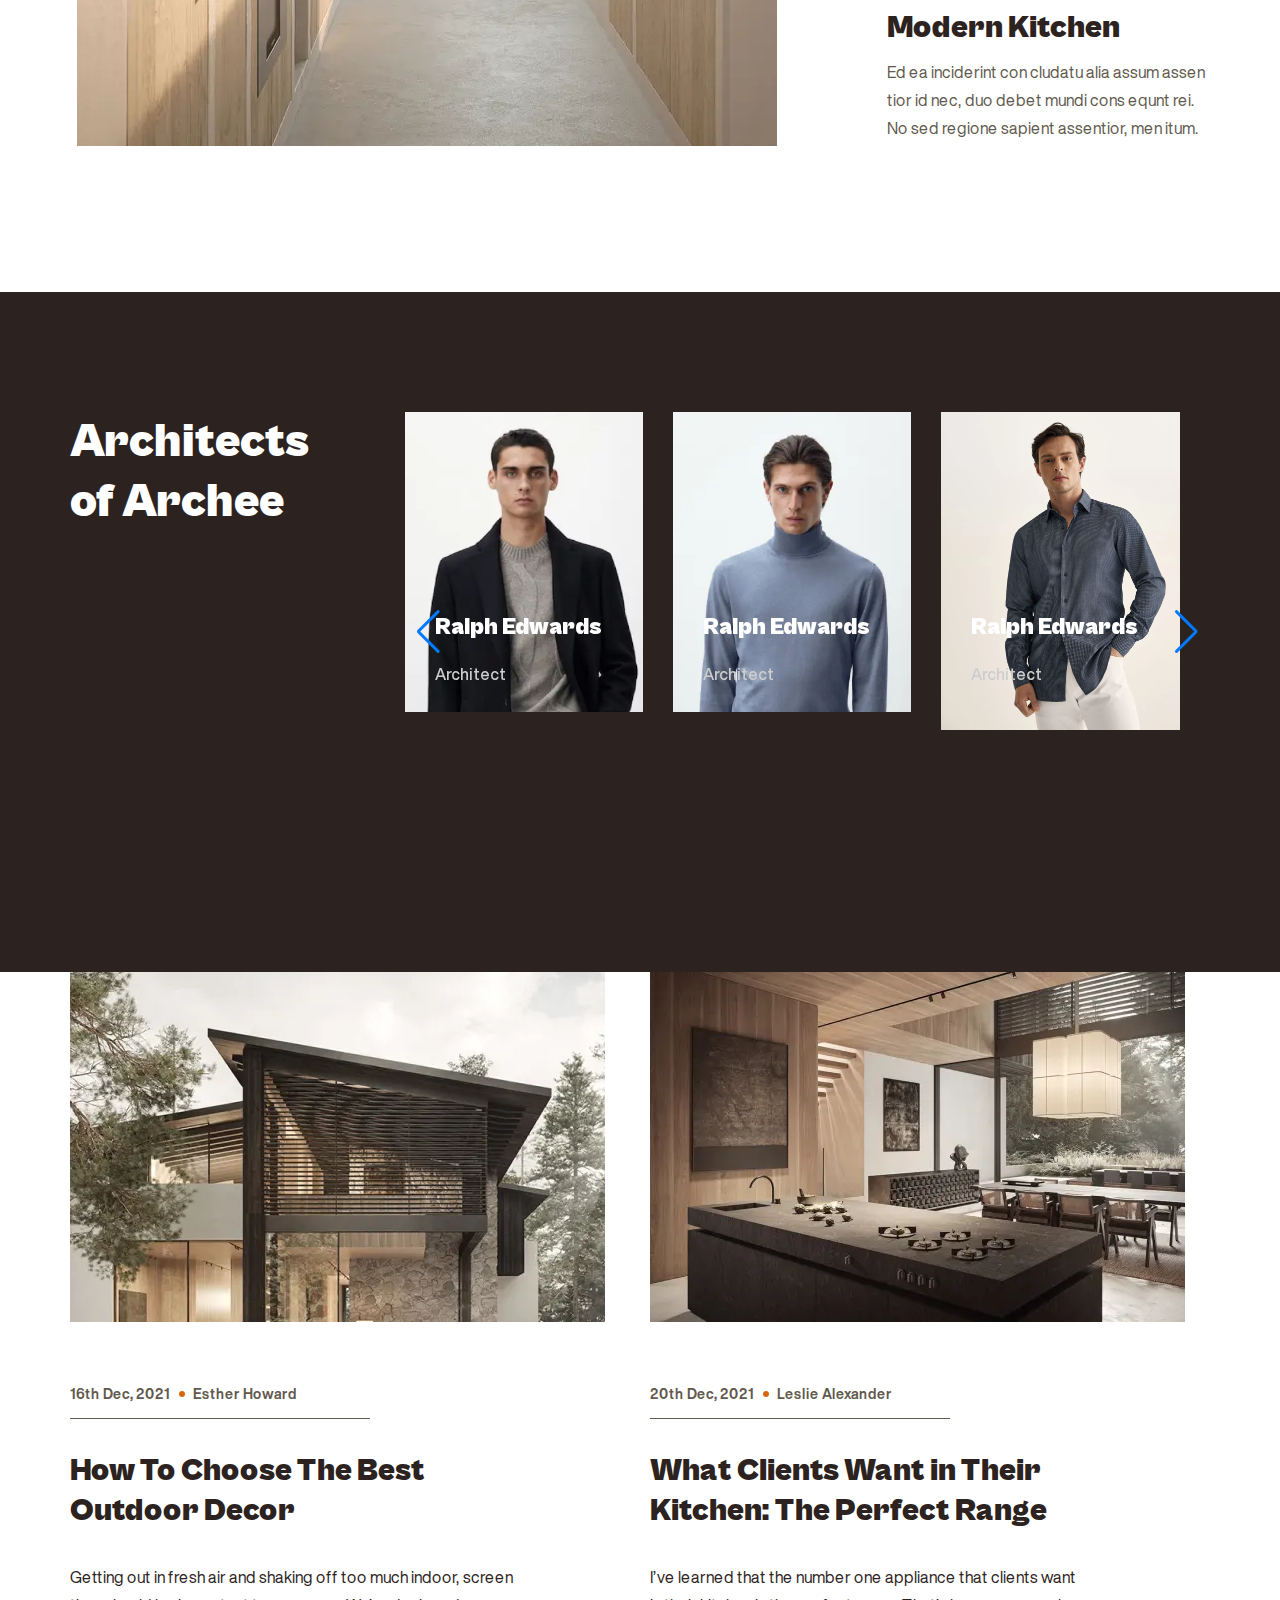
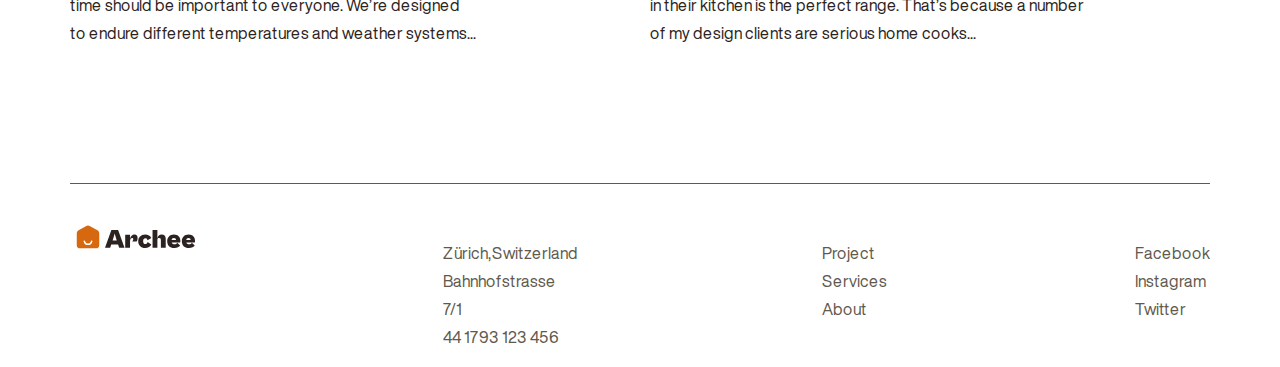
==== commit f6cdeccf: "slider" ====
--- a/index.html
+++ b/index.html
@@ -6,13 +6,12 @@
     <meta http-equiv="X-UA-Compatible" content="IE=edge" />     <meta name="viewport" content="width=device-width, initial-scale=1.0" />     <title>Archee</title>+    <link rel="stylesheet" href="https://unpkg.com/swiper@8/swiper-bundle.min.css" />     <link rel="stylesheet" href="css/main.min.css" />      <link rel="icon" href="img/favicon/favicon.svg" />     <link rel="apple-touch-icon" href="apple-touch-icon.png" />     <link rel="manifest" href="manifest.json" />--    <script src="/js/main.js"></script> </head>  <body>@@ -280,6 +279,97 @@
             </section>              <!-- /selected -->+            <!-- slider -->+            <section class="slider">+                <div class="container slider-container">+                    <div class="slider-wrapper">+                        <h2 class="slider-title">Architects of&nbsp;Archee</h2>++                        <!-- Slider main container -->+                        <div class="swiper">+                            <!-- Additional required wrapper -->+                            <div class="swiper-wrapper">+                                <!-- Slides -->+                                <div class="swiper-slide">+                                    <ul class="sliders-list slider-list">+                                        <li class="slider-list__item">+                                            <picture><source srcset="img/slider-img-1.webp" type="image/webp"><img src="img/slider-img-1.png" alt="Architects" class="slider-list__img" /></picture>+                                            <div class="slider-info">+                                                <h3 class="slider-list__name">Ralph Edwards</h3>+                                                <span class="slider-list__descr">Architect</span>+                                            </div>+                                        </li>+                                        <li class="slider-list__item">+                                            <picture><source srcset="img/slider-img-2.webp" type="image/webp"><img src="img/slider-img-2.png" alt="Architects" class="slider-list__img" /></picture>+                                            <div class="slider-info">+                                                <h3 class="slider-list__name">Ralph Edwards</h3>+                                                <span class="slider-list__descr">Architect</span>+                                            </div>+                                        </li>+                                        <li class="slider-list__item">+                                            <picture><source srcset="img/slider-img-3.webp" type="image/webp"><img src="img/slider-img-3.png" alt="Architects" class="slider-list__img" /></picture>+                                            <div class="slider-info">+                                                <h3 class="slider-list__name">Ralph Edwards</h3>+                                                <span class="slider-list__descr">Architect</span>+                                            </div>+                                        </li>+                                    </ul>+                                </div>+                                <div class="swiper-slide">+                                    <ul class="sliders-list slider-list">+                                        <li class="slider-list__item">+                                            <picture><source srcset="img/slider-img-1.webp" type="image/webp"><img src="img/slider-img-1.jpg" alt="Architects" class="slider-list__img" /></picture>+                                            <h3 class="slider-list__name">Ralph Edwards</h3>+                                            <span class="slider-list__descr">Architect</span>+                                        </li>+                                        <li class="slider-list__item">+                                            <picture><source srcset="img/slider-img-2.webp" type="image/webp"><img src="img/slider-img-2.jpg" alt="Architects" class="slider-list__img" /></picture>+                                            <h3 class="slider-list__name">Ralph Edwards</h3>+                                            <span class="slider-list__descr">Architect</span>+                                        </li>+                                        <li class="slider-list__item">+                                            <picture><source srcset="img/slider-img-3.webp" type="image/webp"><img src="img/slider-img-3.png" alt="Architects" class="slider-list__img" /></picture>+                                            <h3 class="slider-list__name">Ralph Edwards</h3>+                                            <span class="slider-list__descr">Architect</span>+                                        </li>+                                    </ul>+                                </div>+                                <div class="swiper-slide">+                                    <ul class="sliders-list slider-list">+                                        <li class="slider-list__item">+                                            <picture><source srcset="img/slider-img-1.webp" type="image/webp"><img src="img/slider-img-1.jpg" alt="Architects" class="slider-list__img" /></picture>+                                            <h3 class="slider-list__name">Ralph Edwards</h3>+                                            <span class="slider-list__descr">Architect</span>+                                        </li>+                                        <li class="slider-list__item">+                                            <picture><source srcset="img/slider-img-2.webp" type="image/webp"><img src="img/slider-img-2.jpg" alt="Architects" class="slider-list__img" /></picture>+                                            <h3 class="slider-list__name">Ralph Edwards</h3>+                                            <span class="slider-list__descr">Architect</span>+                                        </li>+                                        <li class="slider-list__item">+                                            <picture><source srcset="img/slider-img-3.webp" type="image/webp"><img src="img/slider-img-3.png" alt="Architects" class="slider-list__img" /></picture>+                                            <h3 class="slider-list__name">Ralph Edwards</h3>+                                            <span class="slider-list__descr">Architect</span>+                                        </li>+                                    </ul>+                                </div>+                                ...+                            </div>+                            <!-- If we need pagination+        <div class="swiper-pagination"></div> -->++                            <!-- If we need navigation buttons -->+                            <div class="swiper-button-prev"></div>+                            <div class="swiper-button-next"></div>++                            <!-- If we need scrollbar+        <div class="swiper-scrollbar"></div> -->+                        </div>+                    </div>+                </div>+            </section>++            <!-- /slider -->             <!-- best -->             <section class="best">                 <div class="container">@@ -364,4 +454,7 @@
     </div> </body> +<script src="https://unpkg.com/swiper@8/swiper-bundle.min.js"></script>+<script src="/js/main.js"></script>+ </html>--- a/css/main.min.css
+++ b/css/main.min.css
@@ -1,2 +1 @@
-@font-face{font-family:"Cabinet Grotesk";font-weight:700;font-style:normal;src:url(/font/CabinetGrotesk/CabinetGrotesk-Bold.eot);src:local("Cabinet Grotesk"),url(/font/CabinetGrotesk/CabinetGrotesk-Bold.eot?#iefix) format("embedded-opentype"),url(/font/CabinetGrotesk/CabinetGrotesk-Bold.woff2) format("woff2"),url(/font/CabinetGrotesk/CabinetGrotesk-Bold.woff) format("woff"),url(/font/CabinetGrotesk/CabinetGrotesk-Bold.ttf) format("truetype")}@font-face{font-family:"Cabinet Grotesk";font-weight:900;font-style:normal;src:url(/font/CabinetGrotesk/CabinetGrotesk-Black.eot);src:local("Cabinet Grotesk"),url(/font/CabinetGrotesk/CabinetGrotesk-Black.eot?#iefix) format("embedded-opentype"),url(/font/CabinetGrotesk/CabinetGrotesk-Black.woff2) format("woff2"),url(/font/CabinetGrotesk/CabinetGrotesk-Black.woff) format("woff"),url(/font/CabinetGrotesk/CabinetGrotesk-Black.ttf) format("truetype")}@font-face{font-family:"Helvetica Now Display";font-weight:400;font-style:normal;src:url(/font/HelveticaNowDisplay/HelveticaNowDisplay-Regular.eot);src:local("Helvetica Now Display"),url(/font/HelveticaNowDisplay/HelveticaNowDisplay-Regular.eot?#iefix) format("embedded-opentype"),url(/font/HelveticaNowDisplay/HelveticaNowDisplay-Regular.woff2) format("woff2"),url(/font/HelveticaNowDisplay/HelveticaNowDisplay-Regular.woff) format("woff"),url(/font/HelveticaNowDisplay/HelveticaNowDisplay-Regular.ttf) format("truetype")}@font-face{font-family:"Helvetica Now Display";font-weight:500;font-style:normal;src:url(/font/HelveticaNowDisplay/HelveticaNowDisplay-Medium.eot);src:local("Helvetica Now Display"),url(/font/HelveticaNowDisplay/HelveticaNowDisplay-Medium.eot?#iefix) format("embedded-opentype"),url(/font/HelveticaNowDisplay/HelveticaNowDisplay-Medium.woff2) format("woff2"),url(/font/HelveticaNowDisplay/HelveticaNowDisplay-Medium.woff) format("woff"),url(/font/HelveticaNowDisplay/HelveticaNowDisplay-Medium.ttf) format("truetype")}@font-face{font-family:"Helvetica Now Display";font-weight:700;font-style:normal;src:url(/font/HelveticaNowDisplay/HelveticaNowDisplay-Bold.eot);src:local("Helvetica Now Display"),url(/font/HelveticaNowDisplay/HelveticaNowDisplay-Bold.eot?#iefix) format("embedded-opentype"),url(/font/HelveticaNowDisplay/HelveticaNowDisplay-Bold.woff2) format("woff2"),url(/font/HelveticaNowDisplay/HelveticaNowDisplay-Bold.woff) format("woff"),url(/font/HelveticaNowDisplay/HelveticaNowDisplay-Bold.ttf) format("truetype")}*,::after,::before{-webkit-box-sizing:border-box;box-sizing:border-box}body,html{padding:0;margin:0;min-height:100vh;overflow-x:hidden;background-color:#f7f7f7;font-family:"Helvetica Now Display";font-weight:400;font-style:normal;font-size:16px;line-height:1.75}.vhidden{position:absolute;width:1px;height:1px;margin:-1px;border:0;padding:0;clip:rect(0 0 0 0);overflow:hidden}img{max-width:100%}.wrapper{max-width:1440px;min-width:280px;min-height:100%;margin:0 auto;overflow-x:hidden;background-color:#fff;color:#61594d}.container{max-width:1170px;padding-left:15px;padding-right:15px;margin:0 auto}.footer{margin-top:120px}.footer-wrapper{padding-top:40px;display:-webkit-box;display:-ms-flexbox;display:flex;-webkit-box-pack:justify;-ms-flex-pack:justify;justify-content:space-between;background-image:url(../img/bigline-icon.svg);background-repeat:no-repeat}.footer-list__address{max-width:170px}.footer-list__address-item{list-style:none;padding:0;margin:0;font-family:"Helvetica Now Display";font-weight:400;font-style:normal;font-size:16px;line-height:1.75;color:#61594d}.footer-list__address-item:last-child{padding-bottom:0}.footer-list__addres-item-link{text-decoration:none;border:0;font-family:"Helvetica Now Display";font-weight:400;font-style:normal;font-size:16px;line-height:1.75;color:#61594d}.footer-list__menu{max-width:170px}.footer-list__menu-item{list-style:none;padding:0;margin:0}.footer-list__menu-item-link{text-decoration:none;border:0;font-family:"Helvetica Now Display";font-weight:400;font-style:normal;font-size:16px;line-height:1.75;color:#61594d}.footer-list__social{max-width:170px}.footer-list__social-item{list-style:none;padding:0;margin:0}.footer-list__social-item-link{text-decoration:none;border:0;font-family:"Helvetica Now Display";font-weight:400;font-style:normal;font-size:16px;line-height:1.75;color:#61594d}.header{padding-top:33px;padding-bottom:16.22px;background-color:#f7f7f7}.header-container{display:-webkit-box;display:-ms-flexbox;display:flex;-webkit-box-align:center;-ms-flex-align:center;align-items:center;-webkit-box-pack:justify;-ms-flex-pack:justify;justify-content:space-between}.header__logo-link{display:inline-block;margin-top:2px;margin-left:6px}.nav-menu{padding-bottom:7px;margin-right:-77px}.nav-menu__list{display:-webkit-box;display:-ms-flexbox;display:flex;-webkit-box-align:center;-ms-flex-align:center;align-items:center;list-style:none;padding:0;margin:0}.nav-menu__list-item{padding-right:30px}.nav-menu__list-item:last-child{padding-right:0}.nav-menu__list .nav-menu__link{text-decoration:none;border:0;font-family:inherit;font-weight:500;font-size:14px;line-height:1.4285714286;text-transform:uppercase;color:#2c2321;-webkit-transition:.3s ease-in-out;-o-transition:.3s ease-in-out;transition:.3s ease-in-out}.nav-menu__list .nav-menu__link:hover{text-decoration:underline}.header-contact__block{display:-webkit-box;display:-ms-flexbox;display:flex;-webkit-box-align:center;-ms-flex-align:center;align-items:center}.header__button-btn,.header__contact-link{text-decoration:none;display:inline-block;border:0;cursor:pointer}.header__button-btn{background-color:transparent;font-size:14px;font-weight:500;text-transform:uppercase;color:#2c2321;padding:0 0 12px;margin-left:-80px}.header__contact-link{padding:0;font-family:"Cabinet Grotesk";font-style:normal;color:#fff;background-color:#d6680f;border-radius:6px;font-weight:700;font-size:16px;line-height:1.25;width:118px;height:40px;-webkit-transition:.3s ease-in-out;-o-transition:.3s ease-in-out;transition:.3s ease-in-out;margin-right:-9px}.header__contact-link:hover{background-color:#f7f7f7;color:#d6680f;border:2px solid #d6680f}.leng{list-style:none;padding:0;margin:0}.leng__link{text-decoration:none;border:0;font-family:"Helvetica Now Display";font-weight:500;font-style:normal;font-size:14px;line-height:1.5;color:#2c2321;text-transform:uppercase}.leng__item{display:none}.leng__item:first-child{display:-webkit-box;display:-ms-flexbox;display:flex;-webkit-box-align:center;-ms-flex-align:center;align-items:center}.leng__item:first-child::after{display:table;content:"";width:12px;height:7px;background:url(../img/mini-arrow.svg) no-repeat;margin-left:10px}.leng:hover .leng__item{display:-webkit-box;display:-ms-flexbox;display:flex}.leng:hover .leng__item::after{-webkit-transform:rotate(180deg);-ms-transform:rotate(180deg);transform:rotate(180deg)}.header__leng{display:block;margin-right:28px}.hero{background-color:#f7f7f7;padding-bottom:172px}.hero__info,.hero__wrapper{position:relative}.hero__wrapper::before{content:url(../img/star-combo-4.svg);position:absolute;left:-118px}.hero__info{display:-webkit-box;display:-ms-flexbox;display:flex}.hero__wrapper-title{margin:0;max-width:748px;min-height:355px;font-family:"Cabinet Grotesk",sans-serif;font-weight:900;font-size:62px;line-height:1.2419354839;color:#2c2321;padding-top:121px;padding-left:7px}.hero__text{max-width:452px;font-weight:400;font-size:18px;line-height:1.6666666667;color:#61594d;padding-left:8px;padding-bottom:15px}.hero__link{width:199px;height:60px;text-decoration:none;display:inline-block;border:0;padding:0;cursor:pointer;font-weight:700;line-height:.8;font-size:15px;color:#fff;background-color:#d6680f;border-radius:6px;margin-left:7px;-webkit-transition:.3s ease-in-out;-o-transition:.3s ease-in-out;transition:.3s ease-in-out}.hero__link:hover,.modern-btn:hover{background-color:#f7f7f7;color:#d6680f;border:2px solid #d6680f}.hero__wrapper-banner{margin:0;max-width:838px;min-height:600px}.hero__wrapper-banner::after{content:url(../img/3D-modern-house.png);position:absolute;top:121px;left:560px}.hero__raiting{display:-webkit-box;display:-ms-flexbox;display:flex}.hero__raiting-text{font-family:"Cabinet Grotesk",sans-serif;font-weight:700;font-size:20px;line-height:1.1;letter-spacing:.02em;color:#2c2321;padding-right:10px;padding-bottom:5px}.hero__raiting-star{padding-right:5px}.hero__raiting-number{font-family:"Cabinet Grotesk",sans-serif;font-weight:700;font-size:20px;line-height:1.1;color:#2c2321}.hero__avatars{display:-webkit-box;display:-ms-flexbox;display:flex;-webkit-box-align:center;-ms-flex-align:center;align-items:center;-webkit-box-pack:justify;-ms-flex-pack:justify;justify-content:space-between;padding-top:27px;padding-left:7px}.hero__avatars-subtitle{display:inline-block;line-height:8px;letter-spacing:.02em;color:#61594d}.hero__avatars-bloks,.hero__avatars-list{display:-webkit-box;display:-ms-flexbox;display:flex}.hero__avatars-bloks{padding-top:17px}.hero__avatars-list{list-style:none;padding:0;margin:0}.hero__avatars-item img{display:block;width:48px;height:48px;border:1.5px solid #fff;border-radius:50%}.hero__avatars-item{margin-right:-10px}.hero__avatars-last{background-color:#d6680f;padding:16px;border-radius:50%;font-family:"Cabinet Grotesk",sans-serif;font-weight:700;font-size:16px;line-height:16px;letter-spacing:.02em;color:#fff;text-align:center}.hero__phone{margin-right:-8px}.hero__phone-link{text-decoration:none;border:0;display:inline-block;font-family:"Cabinet Grotesk",sans-serif;font-weight:700;font-size:16px;line-height:20px;-webkit-text-decoration-line:underline;text-decoration-line:underline;color:#d6680f;padding-top:52px}.hero__phone-text{display:block;max-width:249px;font-weight:500;font-size:12px;line-height:1.5;color:#61594d;margin:10px 0 0}.main__search{margin-top:-105px}.modern{min-height:680px;background-color:#fdfbf6}.container-modern{max-width:1289px}.modern-list{display:-webkit-box;display:-ms-flexbox;display:flex;-webkit-box-align:center;-ms-flex-align:center;align-items:center;padding-top:75px}.modern-list__left{width:833px;height:531px;background-image:url(../img/modern-house.png);background-repeat:no-repeat;background-size:cover;background-position-x:-82px;background-position-y:-4px}.modern-list__right{max-width:419px;min-height:440px;margin-right:52px}.modern-title{font-family:"Cabinet Grotesk",sans-serif;font-weight:900;font-size:48px;line-height:60px;color:#2c2321;margin:0}.modern-text{line-height:28px;color:#61594d;padding-bottom:24px}.modern-btn{text-decoration:none;display:inline-block;border:0;padding:0;cursor:pointer;width:172px;height:60px;background-color:#d6680f;border-radius:6px;color:#fff;font-family:"Cabinet Grotesk",sans-serif;font-weight:700;font-size:16px;line-height:1.25;-webkit-transition:.3s ease-in-out;-o-transition:.3s ease-in-out;transition:.3s ease-in-out}.modern-btn:hover{background-color:#fff}.products{margin-top:120px;margin-bottom:120px;padding-left:15px}.products__list{list-style:none;padding:0;margin:0;display:-webkit-box;display:-ms-flexbox;display:flex;-webkit-box-align:center;-ms-flex-align:center;align-items:center;-webkit-box-pack:justify;-ms-flex-pack:justify;justify-content:space-between}.products__list-item{max-width:291px}.products-title{font-family:"Cabinet Grotesk",sans-serif;font-weight:900;font-size:32px;line-height:.7;color:#2c2321;margin-bottom:0;padding-bottom:4px}.products-link,.products-text{font-size:16px;line-height:1.7;color:#61594d}.products-link{display:inline-block;font-family:"Cabinet Grotesk",sans-serif;line-height:1.25;-webkit-transition:.3s ease-in-out;-o-transition:.3s ease-in-out;transition:.3s ease-in-out;margin-top:15px}.products-link:hover{color:#d6680f}.selected{padding-top:115px}.selected__title{margin:0;font-family:"Cabinet Grotesk";font-weight:900;font-style:normal;font-size:48px;line-height:1.25;color:#2c2321;padding:0 0 50px 7px}.selected__list{list-style:none;margin:0;display:-webkit-box;display:-ms-flexbox;display:flex;padding:0 0 138px}.selected__list-left{max-width:330px;padding-top:316px}.list-title{display:block;margin:0;font-family:"Cabinet Grotesk";font-style:normal;font-weight:900;font-size:32px;line-height:1.25;color:#2c2321;padding:0 0 10px 7px}.list-title::before{display:block;content:url(../img/line-icon.svg);margin-bottom:10px}.list-text{margin:0;font-size:16px;line-height:1.75;color:#61594d;padding:0 0 0 7px}.list-left__img img{margin-left:197px}.list-revers{-webkit-box-orient:horizontal;-webkit-box-direction:reverse;-ms-flex-direction:row-reverse;flex-direction:row-reverse}.list-right__padding{padding-right:103px;padding-top:4px}.search__block{background-color:#fff;-webkit-box-shadow:30px 50px 150px rgba(39,31,26,.2);box-shadow:30px 50px 150px rgba(39,31,26,.2);border-radius:10px;padding:50px;margin-left:8px}.search__title{padding:0;font-family:"Cabinet Grotesk";font-weight:700;font-style:normal;font-size:24px;line-height:1.25;color:#2c2321;margin:0 0 20px}.search-form{display:-webkit-box;display:-ms-flexbox;display:flex}.search-form__field{border:0;font-family:"Helvetica Now Display";font-weight:500;font-style:normal;font-size:16px;line-height:1.5;background-color:#f5f5f5;border-radius:6px;background-repeat:no-repeat;background-position:center right 22px;padding:18px 62px 18px 20px;margin-right:20px;-webkit-box-flex:1;-ms-flex-positive:1;flex-grow:1}.search-form__field-location{background-image:url(../img/location-icon.svg)}.search-form__field-type{background-image:url(../img/home-icon.svg)}.search-form__field-budget{background-image:url(../img/dollar-icon.svg)}.search-form__field::-webkit-input-placeholder{color:rgba(97,89,77,.6)}.search-form__field::-moz-placeholder{color:rgba(97,89,77,.6)}.search-form__field:-ms-input-placeholder{color:rgba(97,89,77,.6)}.search-form__field::-ms-input-placeholder{color:rgba(97,89,77,.6)}.search-form__field::placeholder{color:rgba(97,89,77,.6)}.search-form__field:focus{outline:1px solid #ddd}.btn_search{text-decoration:none;display:inline-block;border:0;padding:0;cursor:pointer;font-family:"Cabinet Grotesk";font-weight:700;font-style:normal;font-size:16px;line-height:1.25;background-color:#d6680f;border-radius:6px;width:166px;height:60px;color:#fff;-webkit-transition:.3s ease-in-out;-o-transition:.3s ease-in-out;transition:.3s ease-in-out}.btn_search:hover{background-color:#fff;border:1px solid #d6680f;color:#d6680f}.best-list{list-style:none;padding:0;margin:0;display:-webkit-box;display:-ms-flexbox;display:flex}.best-list__left{display:block;margin-right:45px}.best-info__bloks{display:-webkit-box;display:-ms-flexbox;display:flex;max-width:300px;padding-top:50px;padding-bottom:10px;border-bottom:1px solid #61594d}.best-info__bloks-descr{font-family:"Helvetica Now Display";font-weight:700;font-style:normal;font-size:14px;line-height:2;color:#61594d}.best-info__bloks-icon{width:6px;height:6px;background-image:url(../img/dot.svg);background-repeat:no-repeat;background-position-x:center;margin-top:11px;padding-left:13px;padding-right:10px}.best-text,.best-title{max-width:479px;font-family:"Cabinet Grotesk";font-weight:900;font-style:normal;font-size:32px;line-height:1.25;color:#2c2321}.best-text{max-width:458px;font-family:"Helvetica Now Display";font-weight:400;font-size:16px;line-height:1.75}@supports (-webkit-appearance:none){.footer-wrapper{background-image:url(../img/bigline-icon.svg)}.leng__item:first-child::after{background:url(../img/mini-arrow.svg) no-repeat}.modern-list__left{background-image:url(../img/modern-house.webp)}.search-form__field-location{background-image:url(../img/location-icon.svg)}.search-form__field-type{background-image:url(../img/home-icon.svg)}.search-form__field-budget{background-image:url(../img/dollar-icon.svg)}.best-info__bloks-icon{background-image:url(../img/dot.svg)}}
-/*# sourceMappingURL=[data-uri] */+@font-face{font-family:"Cabinet Grotesk";font-weight:700;font-style:normal;src:url(../font/CabinetGrotesk/CabinetGrotesk-Bold.eot);src:local("Cabinet Grotesk"),url(../font/CabinetGrotesk/CabinetGrotesk-Bold.eot?#iefix) format("embedded-opentype"),url(../font/CabinetGrotesk/CabinetGrotesk-Bold.woff2) format("woff2"),url(../font/CabinetGrotesk/CabinetGrotesk-Bold.woff) format("woff"),url(../font/CabinetGrotesk/CabinetGrotesk-Bold.ttf) format("truetype")}@font-face{font-family:"Cabinet Grotesk";font-weight:900;font-style:normal;src:url(../font/CabinetGrotesk/CabinetGrotesk-Black.eot);src:local("Cabinet Grotesk"),url(../font/CabinetGrotesk/CabinetGrotesk-Black.eot?#iefix) format("embedded-opentype"),url(../font/CabinetGrotesk/CabinetGrotesk-Black.woff2) format("woff2"),url(../font/CabinetGrotesk/CabinetGrotesk-Black.woff) format("woff"),url(../font/CabinetGrotesk/CabinetGrotesk-Black.ttf) format("truetype")}@font-face{font-family:"Helvetica Now Display";font-weight:400;font-style:normal;src:url(../font/HelveticaNowDisplay/HelveticaNowDisplay-Regular.eot);src:local("Helvetica Now Display"),url(../font/HelveticaNowDisplay/HelveticaNowDisplay-Regular.eot?#iefix) format("embedded-opentype"),url(../font/HelveticaNowDisplay/HelveticaNowDisplay-Regular.woff2) format("woff2"),url(../font/HelveticaNowDisplay/HelveticaNowDisplay-Regular.woff) format("woff"),url(../font/HelveticaNowDisplay/HelveticaNowDisplay-Regular.ttf) format("truetype")}@font-face{font-family:"Helvetica Now Display";font-weight:500;font-style:normal;src:url(../font/HelveticaNowDisplay/HelveticaNowDisplay-Medium.eot);src:local("Helvetica Now Display"),url(../font/HelveticaNowDisplay/HelveticaNowDisplay-Medium.eot?#iefix) format("embedded-opentype"),url(../font/HelveticaNowDisplay/HelveticaNowDisplay-Medium.woff2) format("woff2"),url(../font/HelveticaNowDisplay/HelveticaNowDisplay-Medium.woff) format("woff"),url(../font/HelveticaNowDisplay/HelveticaNowDisplay-Medium.ttf) format("truetype")}@font-face{font-family:"Helvetica Now Display";font-weight:700;font-style:normal;src:url(../font/HelveticaNowDisplay/HelveticaNowDisplay-Bold.eot);src:local("Helvetica Now Display"),url(../font/HelveticaNowDisplay/HelveticaNowDisplay-Bold.eot?#iefix) format("embedded-opentype"),url(../font/HelveticaNowDisplay/HelveticaNowDisplay-Bold.woff2) format("woff2"),url(../font/HelveticaNowDisplay/HelveticaNowDisplay-Bold.woff) format("woff"),url(../font/HelveticaNowDisplay/HelveticaNowDisplay-Bold.ttf) format("truetype")}*,::after,::before{-webkit-box-sizing:border-box;box-sizing:border-box}body,html{padding:0;margin:0;min-height:100vh;overflow-x:hidden;background-color:#f7f7f7;font-family:"Helvetica Now Display";font-weight:400;font-style:normal;font-size:16px;line-height:1.75}.vhidden{position:absolute;width:1px;height:1px;margin:-1px;border:0;padding:0;clip:rect(0 0 0 0);overflow:hidden}img{max-width:100%}.wrapper{max-width:1440px;min-width:280px;min-height:100%;margin:0 auto;overflow-x:hidden;background-color:#fff;color:#61594d}.container{max-width:1170px;padding-left:15px;padding-right:15px;margin:0 auto}.footer{margin-top:120px}.footer-wrapper{padding-top:40px;display:-webkit-box;display:-ms-flexbox;display:flex;-webkit-box-pack:justify;-ms-flex-pack:justify;justify-content:space-between;background-image:url(../img/bigline-icon.svg);background-repeat:no-repeat}.footer-list__address{max-width:170px}.footer-list__address-item{list-style:none;padding:0;margin:0;font-family:"Helvetica Now Display";font-weight:400;font-style:normal;font-size:16px;line-height:1.75;color:#61594d}.footer-list__address-item:last-child{padding-bottom:0}.footer-list__addres-item-link{text-decoration:none;border:0;font-family:"Helvetica Now Display";font-weight:400;font-style:normal;font-size:16px;line-height:1.75;color:#61594d}.footer-list__menu{max-width:170px}.footer-list__menu-item{list-style:none;padding:0;margin:0}.footer-list__menu-item-link{text-decoration:none;border:0;font-family:"Helvetica Now Display";font-weight:400;font-style:normal;font-size:16px;line-height:1.75;color:#61594d}.footer-list__social{max-width:170px}.footer-list__social-item{list-style:none;padding:0;margin:0}.footer-list__social-item-link{text-decoration:none;border:0;font-family:"Helvetica Now Display";font-weight:400;font-style:normal;font-size:16px;line-height:1.75;color:#61594d}.header{padding-top:33px;padding-bottom:16.22px;background-color:#f7f7f7}.header-container{display:-webkit-box;display:-ms-flexbox;display:flex;-webkit-box-align:center;-ms-flex-align:center;align-items:center;-webkit-box-pack:justify;-ms-flex-pack:justify;justify-content:space-between}.header__logo-link{display:inline-block;margin-top:2px;margin-left:6px}.nav-menu{padding-bottom:7px;margin-right:-77px}.nav-menu__list{display:-webkit-box;display:-ms-flexbox;display:flex;-webkit-box-align:center;-ms-flex-align:center;align-items:center;list-style:none;padding:0;margin:0}.nav-menu__list-item{padding-right:30px}.nav-menu__list-item:last-child{padding-right:0}.nav-menu__list .nav-menu__link{text-decoration:none;border:0;font-family:inherit;font-weight:500;font-size:14px;line-height:1.4285714286;text-transform:uppercase;color:#2c2321;-webkit-transition:.3s ease-in-out;-o-transition:.3s ease-in-out;transition:.3s ease-in-out}.nav-menu__list .nav-menu__link:hover{text-decoration:underline}.header-contact__block{display:-webkit-box;display:-ms-flexbox;display:flex;-webkit-box-align:center;-ms-flex-align:center;align-items:center}.header__button-btn,.header__contact-link{text-decoration:none;display:inline-block;border:0;cursor:pointer}.header__button-btn{background-color:transparent;font-size:14px;font-weight:500;text-transform:uppercase;color:#2c2321;padding:0 0 12px;margin-left:-80px}.header__contact-link{padding:0;font-family:"Cabinet Grotesk";font-style:normal;color:#fff;background-color:#d6680f;border-radius:6px;font-weight:700;font-size:16px;line-height:1.25;width:118px;height:40px;-webkit-transition:.3s ease-in-out;-o-transition:.3s ease-in-out;transition:.3s ease-in-out;margin-right:-9px}.header__contact-link:hover{background-color:#f7f7f7;color:#d6680f;border:2px solid #d6680f}.leng{list-style:none;padding:0;margin:0}.leng__link{text-decoration:none;border:0;font-family:"Helvetica Now Display";font-weight:500;font-style:normal;font-size:14px;line-height:1.5;color:#2c2321;text-transform:uppercase}.leng__item{display:none}.leng__item:first-child{display:-webkit-box;display:-ms-flexbox;display:flex;-webkit-box-align:center;-ms-flex-align:center;align-items:center}.leng__item:first-child::after{display:table;content:"";width:12px;height:7px;background:url(../img/mini-arrow.svg) no-repeat;margin-left:10px}.leng:hover .leng__item{display:-webkit-box;display:-ms-flexbox;display:flex}.leng:hover .leng__item::after{-webkit-transform:rotate(180deg);-ms-transform:rotate(180deg);transform:rotate(180deg)}.header__leng{display:block;margin-right:28px}.hero{background-color:#f7f7f7;padding-bottom:172px}.hero__info,.hero__wrapper{position:relative}.hero__wrapper::before{content:url(../img/star-combo-4.svg);position:absolute;left:-118px}.hero__info{display:-webkit-box;display:-ms-flexbox;display:flex}.hero__wrapper-title{margin:0;max-width:748px;min-height:355px;font-family:"Cabinet Grotesk",sans-serif;font-weight:900;font-size:62px;line-height:1.2419354839;color:#2c2321;padding-top:121px;padding-left:7px}.hero__text{max-width:452px;font-weight:400;font-size:18px;line-height:1.6666666667;color:#61594d;padding-left:8px;padding-bottom:15px}.hero__link{width:199px;height:60px;text-decoration:none;display:inline-block;border:0;padding:0;cursor:pointer;font-weight:700;line-height:.8;font-size:15px;color:#fff;background-color:#d6680f;border-radius:6px;margin-left:7px;-webkit-transition:.3s ease-in-out;-o-transition:.3s ease-in-out;transition:.3s ease-in-out}.hero__link:hover,.modern-btn:hover{background-color:#f7f7f7;color:#d6680f;border:2px solid #d6680f}.hero__wrapper-banner{margin:0;max-width:838px;min-height:600px}.hero__wrapper-banner::after{content:url(../img/3D-modern-house.png);position:absolute;top:121px;left:560px}.hero__raiting{display:-webkit-box;display:-ms-flexbox;display:flex}.hero__raiting-text{font-family:"Cabinet Grotesk",sans-serif;font-weight:700;font-size:20px;line-height:1.1;letter-spacing:.02em;color:#2c2321;padding-right:10px;padding-bottom:5px}.hero__raiting-star{padding-right:5px}.hero__raiting-number{font-family:"Cabinet Grotesk",sans-serif;font-weight:700;font-size:20px;line-height:1.1;color:#2c2321}.hero__avatars{display:-webkit-box;display:-ms-flexbox;display:flex;-webkit-box-align:center;-ms-flex-align:center;align-items:center;-webkit-box-pack:justify;-ms-flex-pack:justify;justify-content:space-between;padding-top:27px;padding-left:7px}.hero__avatars-subtitle{display:inline-block;line-height:8px;letter-spacing:.02em;color:#61594d}.hero__avatars-bloks,.hero__avatars-list{display:-webkit-box;display:-ms-flexbox;display:flex}.hero__avatars-bloks{padding-top:17px}.hero__avatars-list{list-style:none;padding:0;margin:0}.hero__avatars-item img{display:block;width:48px;height:48px;border:1.5px solid #fff;border-radius:50%}.hero__avatars-item{margin-right:-10px}.hero__avatars-last{background-color:#d6680f;padding:16px;border-radius:50%;font-family:"Cabinet Grotesk",sans-serif;font-weight:700;font-size:16px;line-height:16px;letter-spacing:.02em;color:#fff;text-align:center}.hero__phone{margin-right:-8px}.hero__phone-link{text-decoration:none;border:0;display:inline-block;font-family:"Cabinet Grotesk",sans-serif;font-weight:700;font-size:16px;line-height:20px;-webkit-text-decoration-line:underline;text-decoration-line:underline;color:#d6680f;padding-top:52px}.hero__phone-text{display:block;max-width:249px;font-weight:500;font-size:12px;line-height:1.5;color:#61594d;margin:10px 0 0}.main__search{margin-top:-105px}.modern{min-height:680px;background-color:#fdfbf6}.container-modern{max-width:1289px}.modern-list{display:-webkit-box;display:-ms-flexbox;display:flex;-webkit-box-align:center;-ms-flex-align:center;align-items:center;padding-top:75px}.modern-list__left{width:833px;height:531px;background-image:url(../img/modern-house.png);background-repeat:no-repeat;background-size:cover;background-position-x:-82px;background-position-y:-4px}.modern-list__right{max-width:419px;min-height:440px;margin-right:52px}.modern-title{font-family:"Cabinet Grotesk",sans-serif;font-weight:900;font-size:48px;line-height:60px;color:#2c2321;margin:0}.modern-text{line-height:28px;color:#61594d;padding-bottom:24px}.modern-btn{text-decoration:none;display:inline-block;border:0;padding:0;cursor:pointer;width:172px;height:60px;background-color:#d6680f;border-radius:6px;color:#fff;font-family:"Cabinet Grotesk",sans-serif;font-weight:700;font-size:16px;line-height:1.25;-webkit-transition:.3s ease-in-out;-o-transition:.3s ease-in-out;transition:.3s ease-in-out}.modern-btn:hover{background-color:#fff}.products{margin-top:120px;margin-bottom:120px;padding-left:15px}.products__list{list-style:none;padding:0;margin:0;display:-webkit-box;display:-ms-flexbox;display:flex;-webkit-box-align:center;-ms-flex-align:center;align-items:center;-webkit-box-pack:justify;-ms-flex-pack:justify;justify-content:space-between}.products__list-item{max-width:291px}.products-title{font-family:"Cabinet Grotesk",sans-serif;font-weight:900;font-size:32px;line-height:.7;color:#2c2321;margin-bottom:0;padding-bottom:4px}.products-link,.products-text{font-size:16px;line-height:1.7;color:#61594d}.products-link{display:inline-block;font-family:"Cabinet Grotesk",sans-serif;line-height:1.25;-webkit-transition:.3s ease-in-out;-o-transition:.3s ease-in-out;transition:.3s ease-in-out;margin-top:15px}.products-link:hover{color:#d6680f}.selected{padding-top:115px}.selected__title{margin:0;font-family:"Cabinet Grotesk";font-weight:900;font-style:normal;font-size:48px;line-height:1.25;color:#2c2321;padding:0 0 50px 7px}.selected__list{list-style:none;margin:0;display:-webkit-box;display:-ms-flexbox;display:flex;padding:0 0 138px}.selected__list-left{max-width:330px;padding-top:316px}.list-title{display:block;margin:0;font-family:"Cabinet Grotesk";font-style:normal;font-weight:900;font-size:32px;line-height:1.25;color:#2c2321;padding:0 0 10px 7px}.list-title::before{display:block;content:url(../img/line-icon.svg);margin-bottom:10px}.list-text{margin:0;font-size:16px;line-height:1.75;color:#61594d;padding:0 0 0 7px}.list-left__img img{margin-left:197px}.list-revers{-webkit-box-orient:horizontal;-webkit-box-direction:reverse;-ms-flex-direction:row-reverse;flex-direction:row-reverse}.list-right__padding{padding-right:103px;padding-top:4px}.slider{min-height:680px;background-color:#2c2321}.slider-wrapper{padding-top:120px;padding-bottom:120px;display:-webkit-box;display:-ms-flexbox;display:flex}.slider-title{padding:0;margin:0;font-family:"Cabinet Grotesk";font-weight:900;font-style:normal;font-size:48px;line-height:1.25;max-width:388px;color:#fff}.swiper{width:1110px;height:440px}.sliders-list{display:-webkit-box;display:-ms-flexbox;display:flex;-webkit-box-align:center;-ms-flex-align:center;align-items:center;-webkit-box-pack:justify;-ms-flex-pack:justify;justify-content:space-between}.slider-list{list-style:none;padding:0;margin:0}.slider-list__item{width:350px;height:440px;padding-right:30px;position:relative}.slider-list__img{position:relative;width:100%;-webkit-box-shadow:linear-gradient(1.46deg,rgba(44,35,33,.9) -2.39%,rgba(44,35,33,0) 34.73%,rgba(44,35,33,0) 49.63%);box-shadow:linear-gradient(1.46deg,rgba(44,35,33,.9) -2.39%,rgba(44,35,33,0) 34.73%,rgba(44,35,33,0) 49.63%)}.slider-list__descr,.slider-list__name{padding:0;margin:0;font-family:"Cabinet Grotesk";font-weight:900;font-style:normal;font-size:24px;line-height:1.25;color:#fff;position:absolute;top:200px;left:30px}.slider-list__descr{font-family:"Helvetica Now Display";font-weight:500;font-size:16px;line-height:1.5;color:#cdcdcd;top:250px}.search__block{background-color:#fff;-webkit-box-shadow:30px 50px 150px rgba(39,31,26,.2);box-shadow:30px 50px 150px rgba(39,31,26,.2);border-radius:10px;padding:50px;margin-left:8px}.search__title{padding:0;font-family:"Cabinet Grotesk";font-weight:700;font-style:normal;font-size:24px;line-height:1.25;color:#2c2321;margin:0 0 20px}.search-form{display:-webkit-box;display:-ms-flexbox;display:flex}.search-form__field{border:0;font-family:"Helvetica Now Display";font-weight:500;font-style:normal;font-size:16px;line-height:1.5;background-color:#f5f5f5;border-radius:6px;background-repeat:no-repeat;background-position:center right 22px;padding:18px 62px 18px 20px;margin-right:20px;-webkit-box-flex:1;-ms-flex-positive:1;flex-grow:1}.search-form__field-location{background-image:url(../img/location-icon.svg)}.search-form__field-type{background-image:url(../img/home-icon.svg)}.search-form__field-budget{background-image:url(../img/dollar-icon.svg)}.search-form__field::-webkit-input-placeholder{color:rgba(97,89,77,.6)}.search-form__field::-moz-placeholder{color:rgba(97,89,77,.6)}.search-form__field:-ms-input-placeholder{color:rgba(97,89,77,.6)}.search-form__field::-ms-input-placeholder{color:rgba(97,89,77,.6)}.search-form__field::placeholder{color:rgba(97,89,77,.6)}.search-form__field:focus{outline:1px solid #ddd}.btn_search{text-decoration:none;display:inline-block;border:0;padding:0;cursor:pointer;font-family:"Cabinet Grotesk";font-weight:700;font-style:normal;font-size:16px;line-height:1.25;background-color:#d6680f;border-radius:6px;width:166px;height:60px;color:#fff;-webkit-transition:.3s ease-in-out;-o-transition:.3s ease-in-out;transition:.3s ease-in-out}.btn_search:hover{background-color:#fff;border:1px solid #d6680f;color:#d6680f}.best-list{list-style:none;padding:0;margin:0;display:-webkit-box;display:-ms-flexbox;display:flex}.best-list__left{display:block;margin-right:45px}.best-info__bloks{display:-webkit-box;display:-ms-flexbox;display:flex;max-width:300px;padding-top:50px;padding-bottom:10px;border-bottom:1px solid #61594d}.best-info__bloks-descr{font-family:"Helvetica Now Display";font-weight:700;font-style:normal;font-size:14px;line-height:2;color:#61594d}.best-info__bloks-icon{width:6px;height:6px;background-image:url(../img/dot.svg);background-repeat:no-repeat;background-position-x:center;margin-top:11px;padding-left:13px;padding-right:10px}.best-text,.best-title{max-width:479px;font-family:"Cabinet Grotesk";font-weight:900;font-style:normal;font-size:32px;line-height:1.25;color:#2c2321}.best-text{max-width:458px;font-family:"Helvetica Now Display";font-weight:400;font-size:16px;line-height:1.75}@supports (-webkit-appearance:none){.footer-wrapper{background-image:url(../img/bigline-icon.svg)}.leng__item:first-child::after{background:url(../img/mini-arrow.svg) no-repeat}.modern-list__left{background-image:url(../img/modern-house.webp)}.search-form__field-location{background-image:url(../img/location-icon.svg)}.search-form__field-type{background-image:url(../img/home-icon.svg)}.search-form__field-budget{background-image:url(../img/dollar-icon.svg)}.best-info__bloks-icon{background-image:url(../img/dot.svg)}}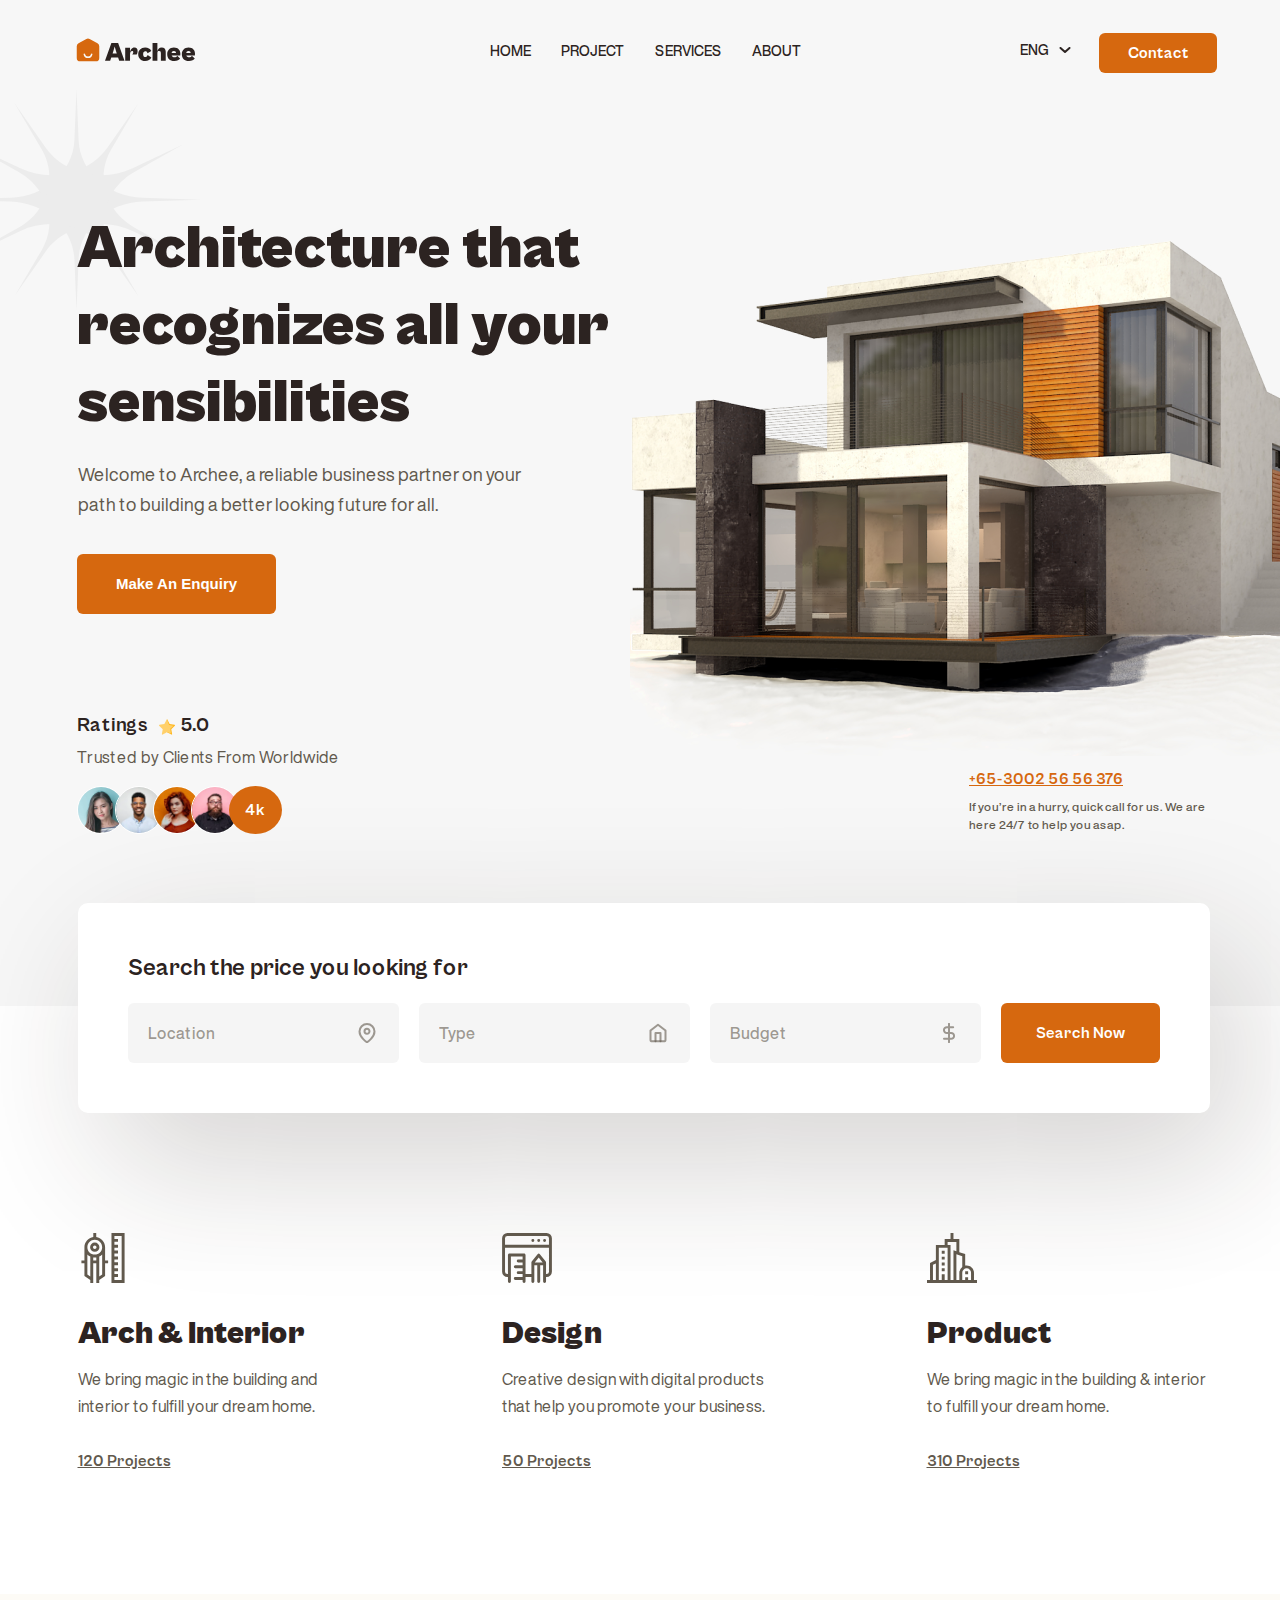
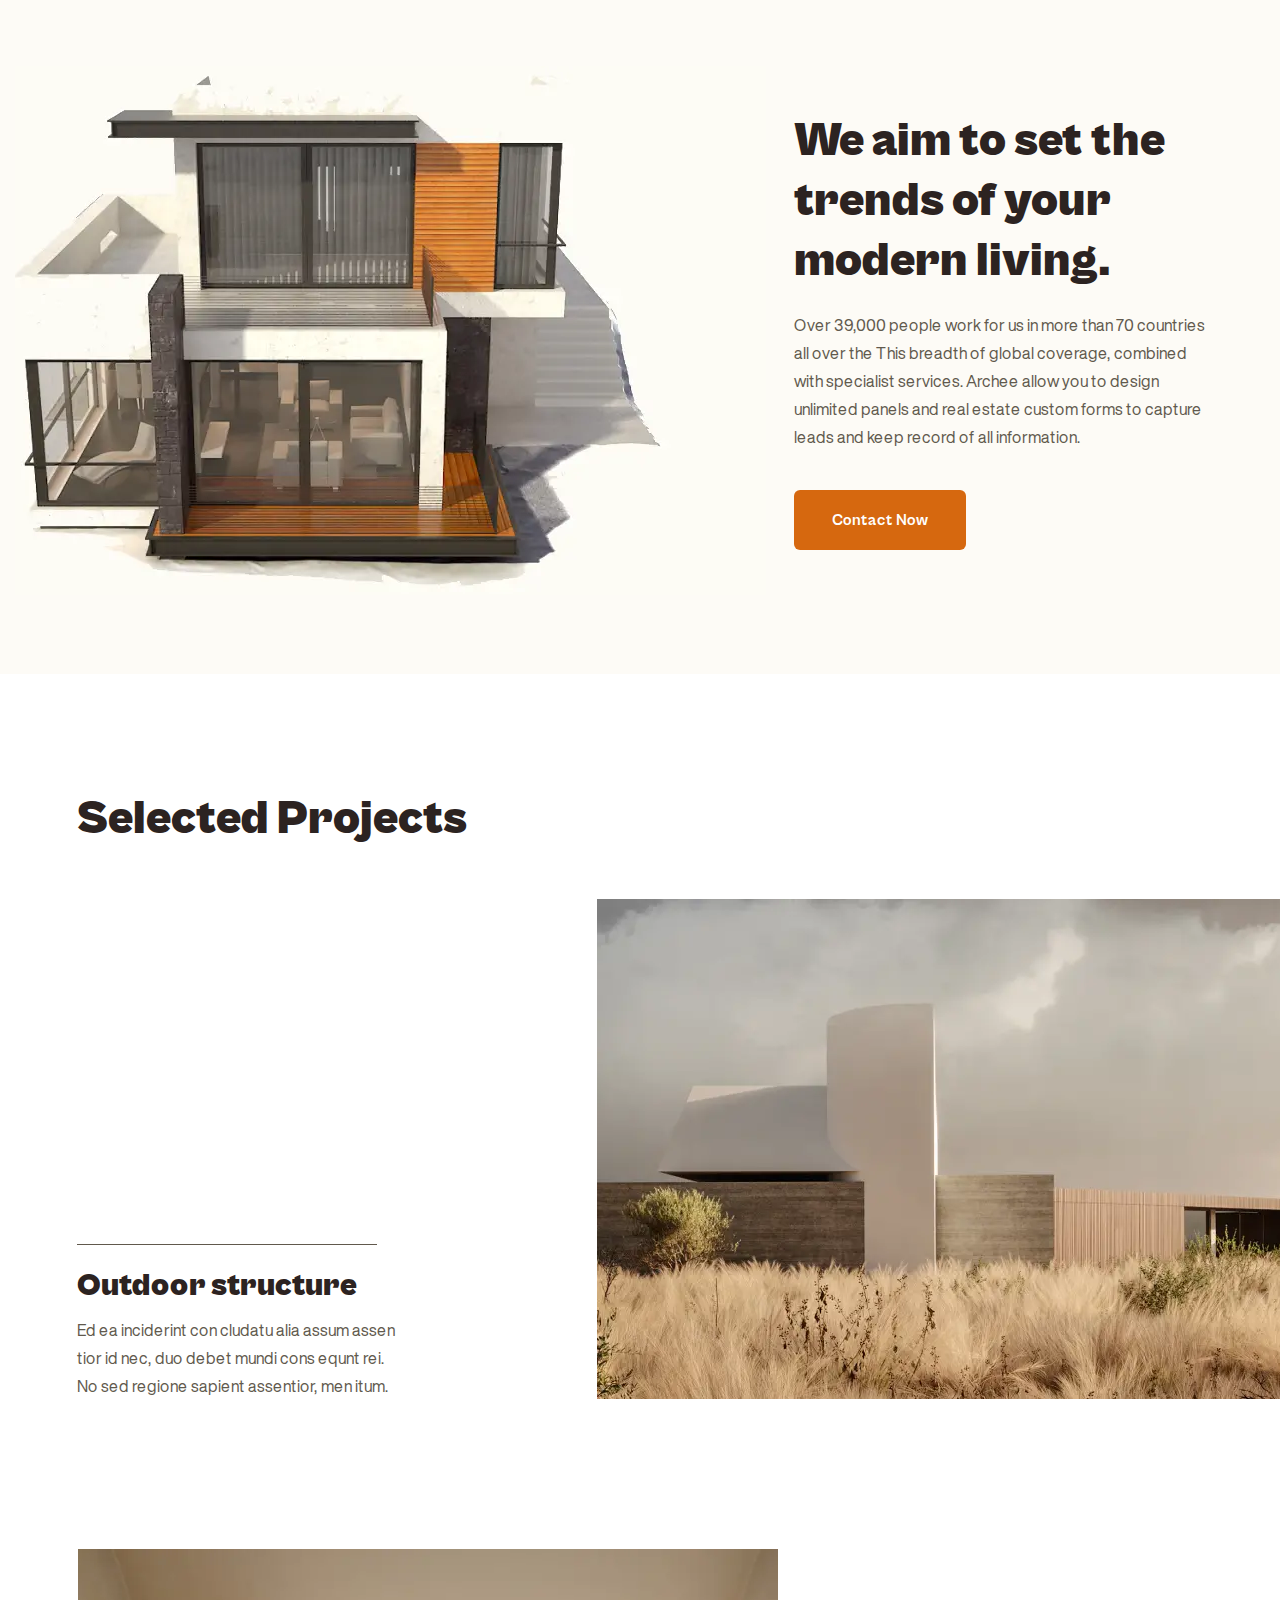
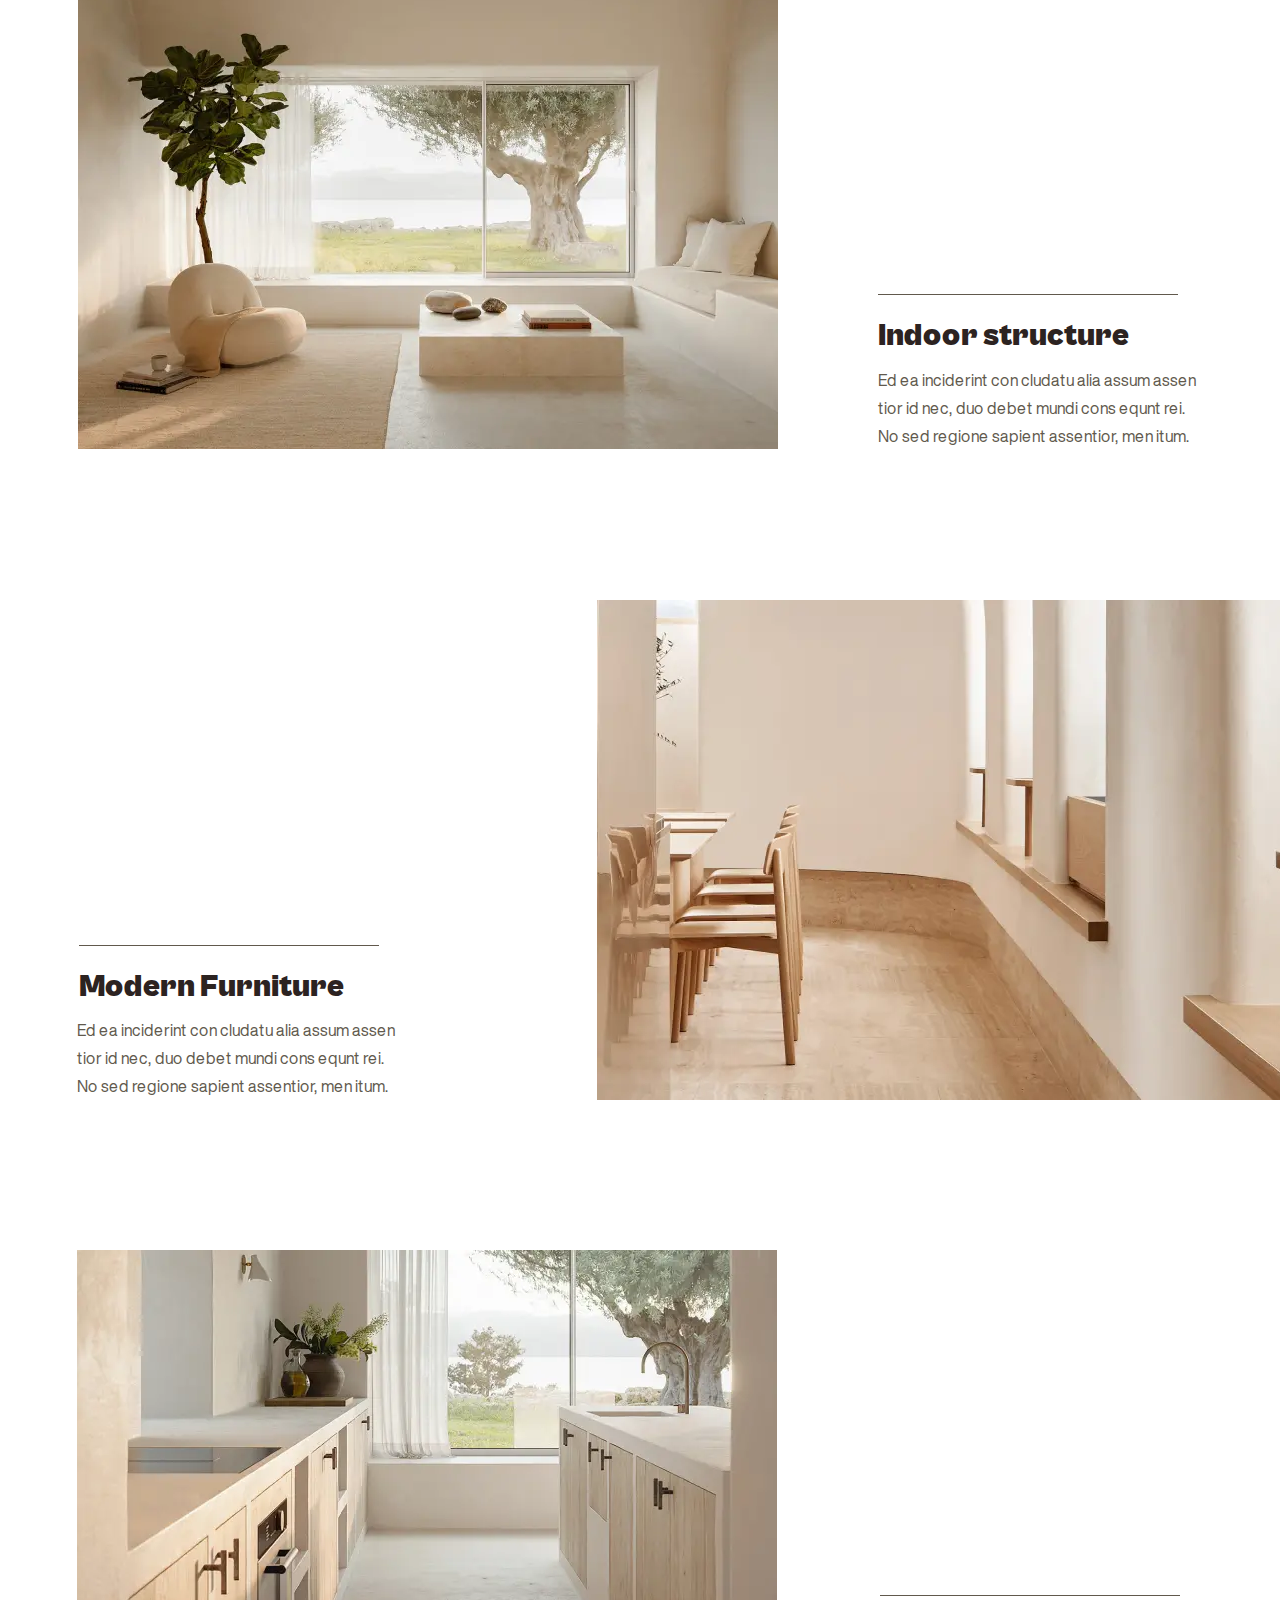
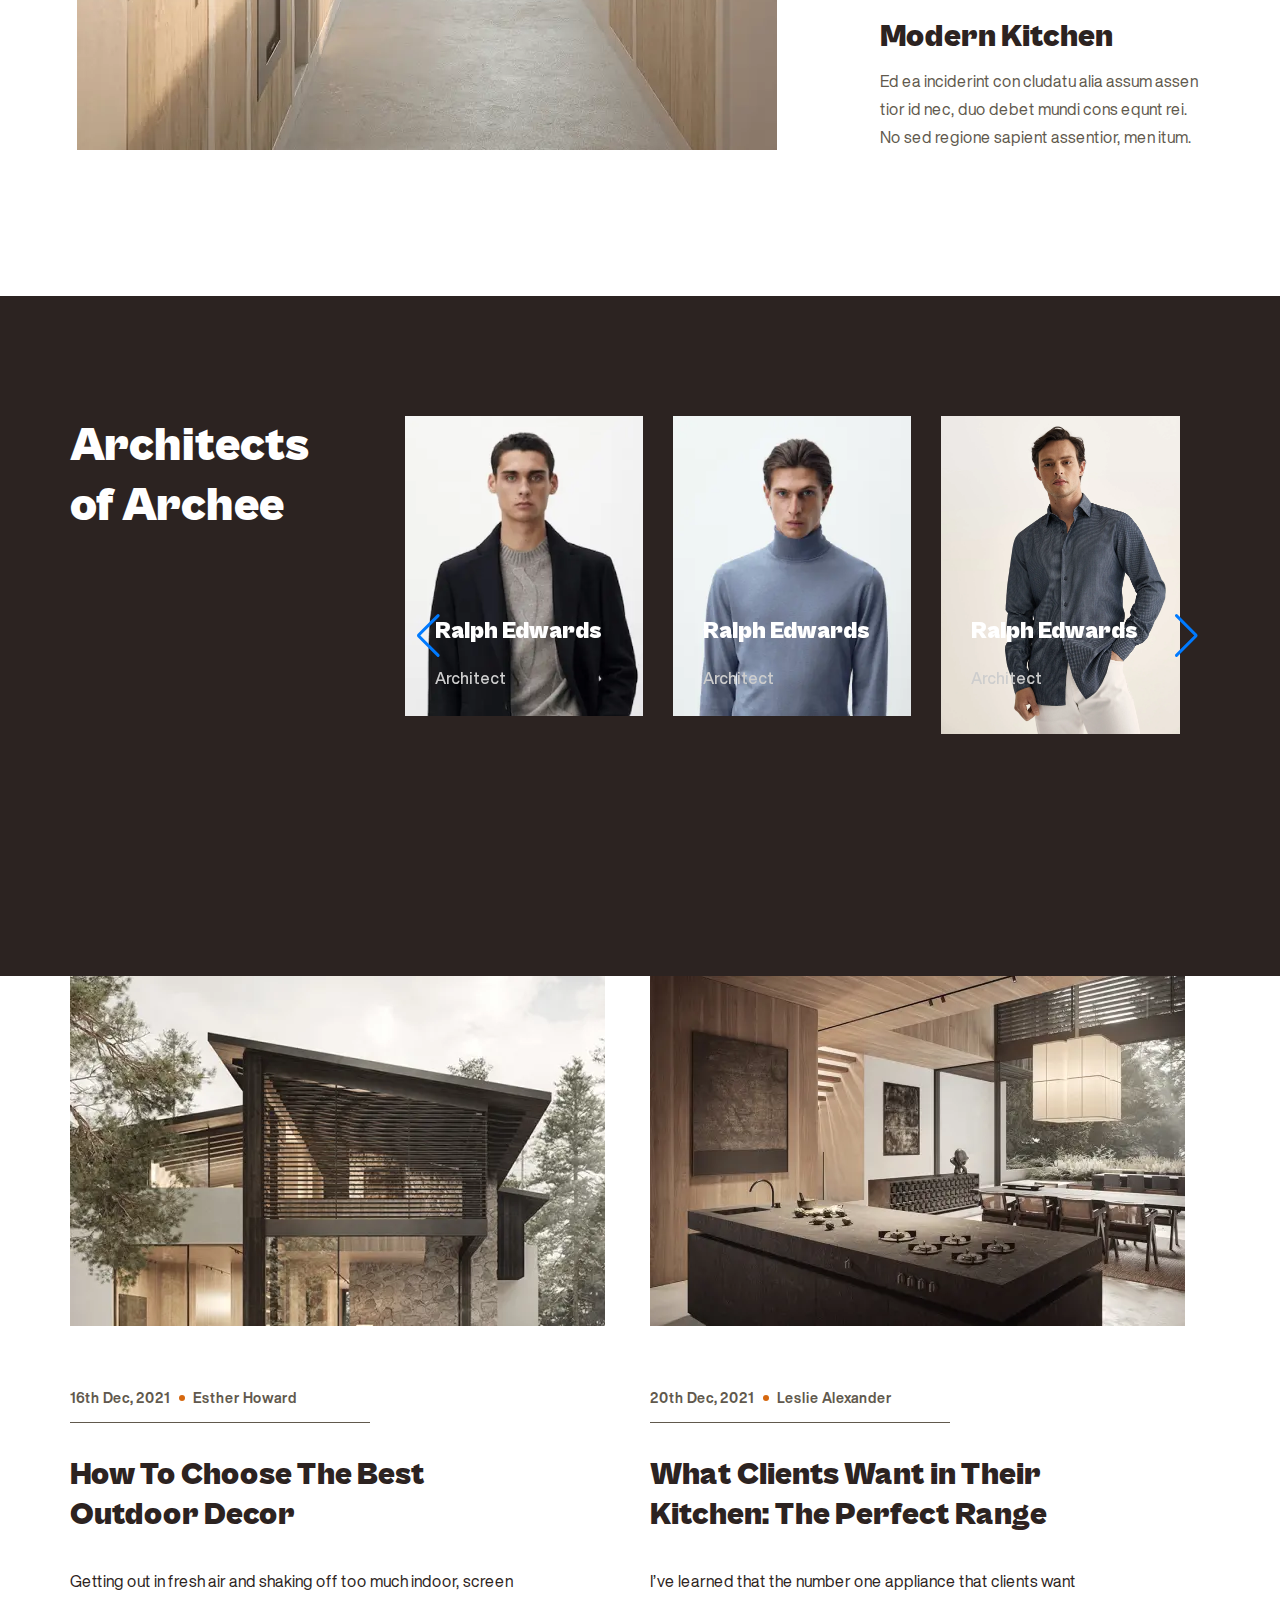
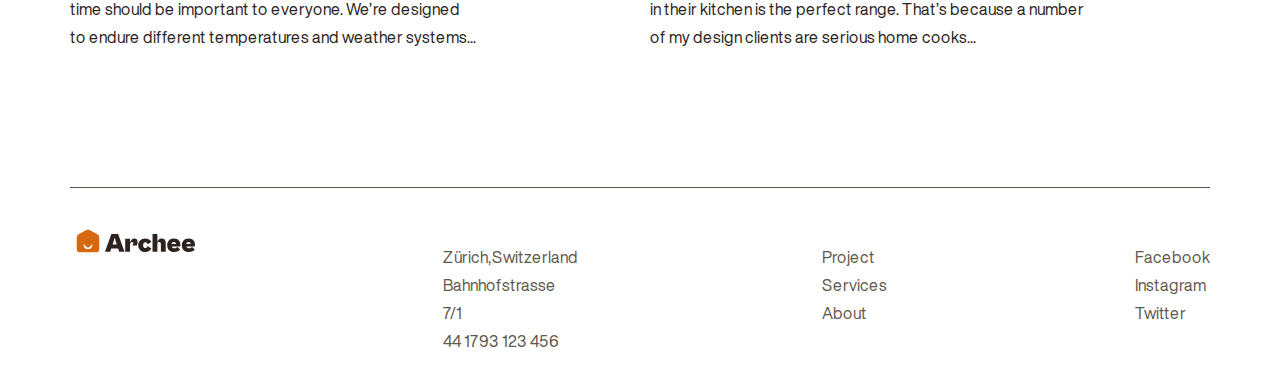
==== commit 2744c077: "perfict pixel" ====
--- a/index.html
+++ b/index.html
@@ -107,10 +107,10 @@
           </span>                                 <div class="hero__raiting-number">5.0</div>                             </div>+                            <span class="hero__avatars-subtitle">+          Trusted by&nbsp;Clients From Worldwide+        </span>                             <div class="hero__avatar">-                                <span class="hero__avatars-subtitle">-            Trusted by&nbsp;Clients From Worldwide-          </span>                                 <div class="hero__avatars-bloks">                                     <ul class="hero__avatars-list">                                         <li class="hero__avatars-item">@@ -237,7 +237,7 @@
                         </li>                     </ul>                     <ul class="selected__list list-revers">-                        <li class="selected__list-left">+                        <li class="selected__list-left selected__list-two">                             <h3 class="list-title">Indoor structure</h3>                             <p class="list-text">                                 Ed&nbsp;ea&nbsp;inciderint con cludatu alia assum assen tior@@ -251,27 +251,27 @@
                     </ul>                     <ul class="selected__list">                         <li class="selected__list-left">-                            <h3 class="list-title">Modern Furniture</h3>-                            <p class="list-text">+                            <h3 class="list-title list-title__three">Modern Furniture</h3>+                            <p class="list-text list-text__three">                                 Ed&nbsp;ea&nbsp;inciderint con cludatu alia assum assen tior                                 id&nbsp;nec, duo debet mundi cons equnt rei. No&nbsp;sed regione                                 sapient assentior, men itum.                             </p>                         </li>-                        <li class="selected__list-right list-left__img">+                        <li class="selected__list-right list-left__img list-left__img-three">                             <picture><source srcset="img/selected_img-3.webp" type="image/webp"><img src="img/selected_img-3.png" alt="selected-images" /></picture>                         </li>                     </ul>                     <ul class="selected__list list-revers">                         <li class="selected__list-left">-                            <h3 class="list-title">Modern Kitchen</h3>-                            <p class="list-text">+                            <h3 class="list-title list-title__four">Modern Kitchen</h3>+                            <p class="list-text list-text__four">                                 Ed&nbsp;ea&nbsp;inciderint con cludatu alia assum assen tior                                 id&nbsp;nec, duo debet mundi cons equnt rei. No&nbsp;sed regione                                 sapient assentior, men itum.                             </p>                         </li>-                        <li class="selected__list-right list-right__padding">+                        <li class="selected__list-right list-right__padding list-right__padding-four">                             <picture><source srcset="img/selected_img-4.webp" type="image/webp"><img src="img/selected_img-4.png" alt="selected-images" /></picture>                         </li>                     </ul>--- a/css/main.min.css
+++ b/css/main.min.css
@@ -1 +1 @@
-@font-face{font-family:"Cabinet Grotesk";font-weight:700;font-style:normal;src:url(../font/CabinetGrotesk/CabinetGrotesk-Bold.eot);src:local("Cabinet Grotesk"),url(../font/CabinetGrotesk/CabinetGrotesk-Bold.eot?#iefix) format("embedded-opentype"),url(../font/CabinetGrotesk/CabinetGrotesk-Bold.woff2) format("woff2"),url(../font/CabinetGrotesk/CabinetGrotesk-Bold.woff) format("woff"),url(../font/CabinetGrotesk/CabinetGrotesk-Bold.ttf) format("truetype")}@font-face{font-family:"Cabinet Grotesk";font-weight:900;font-style:normal;src:url(../font/CabinetGrotesk/CabinetGrotesk-Black.eot);src:local("Cabinet Grotesk"),url(../font/CabinetGrotesk/CabinetGrotesk-Black.eot?#iefix) format("embedded-opentype"),url(../font/CabinetGrotesk/CabinetGrotesk-Black.woff2) format("woff2"),url(../font/CabinetGrotesk/CabinetGrotesk-Black.woff) format("woff"),url(../font/CabinetGrotesk/CabinetGrotesk-Black.ttf) format("truetype")}@font-face{font-family:"Helvetica Now Display";font-weight:400;font-style:normal;src:url(../font/HelveticaNowDisplay/HelveticaNowDisplay-Regular.eot);src:local("Helvetica Now Display"),url(../font/HelveticaNowDisplay/HelveticaNowDisplay-Regular.eot?#iefix) format("embedded-opentype"),url(../font/HelveticaNowDisplay/HelveticaNowDisplay-Regular.woff2) format("woff2"),url(../font/HelveticaNowDisplay/HelveticaNowDisplay-Regular.woff) format("woff"),url(../font/HelveticaNowDisplay/HelveticaNowDisplay-Regular.ttf) format("truetype")}@font-face{font-family:"Helvetica Now Display";font-weight:500;font-style:normal;src:url(../font/HelveticaNowDisplay/HelveticaNowDisplay-Medium.eot);src:local("Helvetica Now Display"),url(../font/HelveticaNowDisplay/HelveticaNowDisplay-Medium.eot?#iefix) format("embedded-opentype"),url(../font/HelveticaNowDisplay/HelveticaNowDisplay-Medium.woff2) format("woff2"),url(../font/HelveticaNowDisplay/HelveticaNowDisplay-Medium.woff) format("woff"),url(../font/HelveticaNowDisplay/HelveticaNowDisplay-Medium.ttf) format("truetype")}@font-face{font-family:"Helvetica Now Display";font-weight:700;font-style:normal;src:url(../font/HelveticaNowDisplay/HelveticaNowDisplay-Bold.eot);src:local("Helvetica Now Display"),url(../font/HelveticaNowDisplay/HelveticaNowDisplay-Bold.eot?#iefix) format("embedded-opentype"),url(../font/HelveticaNowDisplay/HelveticaNowDisplay-Bold.woff2) format("woff2"),url(../font/HelveticaNowDisplay/HelveticaNowDisplay-Bold.woff) format("woff"),url(../font/HelveticaNowDisplay/HelveticaNowDisplay-Bold.ttf) format("truetype")}*,::after,::before{-webkit-box-sizing:border-box;box-sizing:border-box}body,html{padding:0;margin:0;min-height:100vh;overflow-x:hidden;background-color:#f7f7f7;font-family:"Helvetica Now Display";font-weight:400;font-style:normal;font-size:16px;line-height:1.75}.vhidden{position:absolute;width:1px;height:1px;margin:-1px;border:0;padding:0;clip:rect(0 0 0 0);overflow:hidden}img{max-width:100%}.wrapper{max-width:1440px;min-width:280px;min-height:100%;margin:0 auto;overflow-x:hidden;background-color:#fff;color:#61594d}.container{max-width:1170px;padding-left:15px;padding-right:15px;margin:0 auto}.footer{margin-top:120px}.footer-wrapper{padding-top:40px;display:-webkit-box;display:-ms-flexbox;display:flex;-webkit-box-pack:justify;-ms-flex-pack:justify;justify-content:space-between;background-image:url(../img/bigline-icon.svg);background-repeat:no-repeat}.footer-list__address{max-width:170px}.footer-list__address-item{list-style:none;padding:0;margin:0;font-family:"Helvetica Now Display";font-weight:400;font-style:normal;font-size:16px;line-height:1.75;color:#61594d}.footer-list__address-item:last-child{padding-bottom:0}.footer-list__addres-item-link{text-decoration:none;border:0;font-family:"Helvetica Now Display";font-weight:400;font-style:normal;font-size:16px;line-height:1.75;color:#61594d}.footer-list__menu{max-width:170px}.footer-list__menu-item{list-style:none;padding:0;margin:0}.footer-list__menu-item-link{text-decoration:none;border:0;font-family:"Helvetica Now Display";font-weight:400;font-style:normal;font-size:16px;line-height:1.75;color:#61594d}.footer-list__social{max-width:170px}.footer-list__social-item{list-style:none;padding:0;margin:0}.footer-list__social-item-link{text-decoration:none;border:0;font-family:"Helvetica Now Display";font-weight:400;font-style:normal;font-size:16px;line-height:1.75;color:#61594d}.header{padding-top:33px;padding-bottom:16.22px;background-color:#f7f7f7}.header-container{display:-webkit-box;display:-ms-flexbox;display:flex;-webkit-box-align:center;-ms-flex-align:center;align-items:center;-webkit-box-pack:justify;-ms-flex-pack:justify;justify-content:space-between}.header__logo-link{display:inline-block;margin-top:2px;margin-left:6px}.nav-menu{padding-bottom:7px;margin-right:-77px}.nav-menu__list{display:-webkit-box;display:-ms-flexbox;display:flex;-webkit-box-align:center;-ms-flex-align:center;align-items:center;list-style:none;padding:0;margin:0}.nav-menu__list-item{padding-right:30px}.nav-menu__list-item:last-child{padding-right:0}.nav-menu__list .nav-menu__link{text-decoration:none;border:0;font-family:inherit;font-weight:500;font-size:14px;line-height:1.4285714286;text-transform:uppercase;color:#2c2321;-webkit-transition:.3s ease-in-out;-o-transition:.3s ease-in-out;transition:.3s ease-in-out}.nav-menu__list .nav-menu__link:hover{text-decoration:underline}.header-contact__block{display:-webkit-box;display:-ms-flexbox;display:flex;-webkit-box-align:center;-ms-flex-align:center;align-items:center}.header__button-btn,.header__contact-link{text-decoration:none;display:inline-block;border:0;cursor:pointer}.header__button-btn{background-color:transparent;font-size:14px;font-weight:500;text-transform:uppercase;color:#2c2321;padding:0 0 12px;margin-left:-80px}.header__contact-link{padding:0;font-family:"Cabinet Grotesk";font-style:normal;color:#fff;background-color:#d6680f;border-radius:6px;font-weight:700;font-size:16px;line-height:1.25;width:118px;height:40px;-webkit-transition:.3s ease-in-out;-o-transition:.3s ease-in-out;transition:.3s ease-in-out;margin-right:-9px}.header__contact-link:hover{background-color:#f7f7f7;color:#d6680f;border:2px solid #d6680f}.leng{list-style:none;padding:0;margin:0}.leng__link{text-decoration:none;border:0;font-family:"Helvetica Now Display";font-weight:500;font-style:normal;font-size:14px;line-height:1.5;color:#2c2321;text-transform:uppercase}.leng__item{display:none}.leng__item:first-child{display:-webkit-box;display:-ms-flexbox;display:flex;-webkit-box-align:center;-ms-flex-align:center;align-items:center}.leng__item:first-child::after{display:table;content:"";width:12px;height:7px;background:url(../img/mini-arrow.svg) no-repeat;margin-left:10px}.leng:hover .leng__item{display:-webkit-box;display:-ms-flexbox;display:flex}.leng:hover .leng__item::after{-webkit-transform:rotate(180deg);-ms-transform:rotate(180deg);transform:rotate(180deg)}.header__leng{display:block;margin-right:28px}.hero{background-color:#f7f7f7;padding-bottom:172px}.hero__info,.hero__wrapper{position:relative}.hero__wrapper::before{content:url(../img/star-combo-4.svg);position:absolute;left:-118px}.hero__info{display:-webkit-box;display:-ms-flexbox;display:flex}.hero__wrapper-title{margin:0;max-width:748px;min-height:355px;font-family:"Cabinet Grotesk",sans-serif;font-weight:900;font-size:62px;line-height:1.2419354839;color:#2c2321;padding-top:121px;padding-left:7px}.hero__text{max-width:452px;font-weight:400;font-size:18px;line-height:1.6666666667;color:#61594d;padding-left:8px;padding-bottom:15px}.hero__link{width:199px;height:60px;text-decoration:none;display:inline-block;border:0;padding:0;cursor:pointer;font-weight:700;line-height:.8;font-size:15px;color:#fff;background-color:#d6680f;border-radius:6px;margin-left:7px;-webkit-transition:.3s ease-in-out;-o-transition:.3s ease-in-out;transition:.3s ease-in-out}.hero__link:hover,.modern-btn:hover{background-color:#f7f7f7;color:#d6680f;border:2px solid #d6680f}.hero__wrapper-banner{margin:0;max-width:838px;min-height:600px}.hero__wrapper-banner::after{content:url(../img/3D-modern-house.png);position:absolute;top:121px;left:560px}.hero__raiting{display:-webkit-box;display:-ms-flexbox;display:flex}.hero__raiting-text{font-family:"Cabinet Grotesk",sans-serif;font-weight:700;font-size:20px;line-height:1.1;letter-spacing:.02em;color:#2c2321;padding-right:10px;padding-bottom:5px}.hero__raiting-star{padding-right:5px}.hero__raiting-number{font-family:"Cabinet Grotesk",sans-serif;font-weight:700;font-size:20px;line-height:1.1;color:#2c2321}.hero__avatars{display:-webkit-box;display:-ms-flexbox;display:flex;-webkit-box-align:center;-ms-flex-align:center;align-items:center;-webkit-box-pack:justify;-ms-flex-pack:justify;justify-content:space-between;padding-top:27px;padding-left:7px}.hero__avatars-subtitle{display:inline-block;line-height:8px;letter-spacing:.02em;color:#61594d}.hero__avatars-bloks,.hero__avatars-list{display:-webkit-box;display:-ms-flexbox;display:flex}.hero__avatars-bloks{padding-top:17px}.hero__avatars-list{list-style:none;padding:0;margin:0}.hero__avatars-item img{display:block;width:48px;height:48px;border:1.5px solid #fff;border-radius:50%}.hero__avatars-item{margin-right:-10px}.hero__avatars-last{background-color:#d6680f;padding:16px;border-radius:50%;font-family:"Cabinet Grotesk",sans-serif;font-weight:700;font-size:16px;line-height:16px;letter-spacing:.02em;color:#fff;text-align:center}.hero__phone{margin-right:-8px}.hero__phone-link{text-decoration:none;border:0;display:inline-block;font-family:"Cabinet Grotesk",sans-serif;font-weight:700;font-size:16px;line-height:20px;-webkit-text-decoration-line:underline;text-decoration-line:underline;color:#d6680f;padding-top:52px}.hero__phone-text{display:block;max-width:249px;font-weight:500;font-size:12px;line-height:1.5;color:#61594d;margin:10px 0 0}.main__search{margin-top:-105px}.modern{min-height:680px;background-color:#fdfbf6}.container-modern{max-width:1289px}.modern-list{display:-webkit-box;display:-ms-flexbox;display:flex;-webkit-box-align:center;-ms-flex-align:center;align-items:center;padding-top:75px}.modern-list__left{width:833px;height:531px;background-image:url(../img/modern-house.png);background-repeat:no-repeat;background-size:cover;background-position-x:-82px;background-position-y:-4px}.modern-list__right{max-width:419px;min-height:440px;margin-right:52px}.modern-title{font-family:"Cabinet Grotesk",sans-serif;font-weight:900;font-size:48px;line-height:60px;color:#2c2321;margin:0}.modern-text{line-height:28px;color:#61594d;padding-bottom:24px}.modern-btn{text-decoration:none;display:inline-block;border:0;padding:0;cursor:pointer;width:172px;height:60px;background-color:#d6680f;border-radius:6px;color:#fff;font-family:"Cabinet Grotesk",sans-serif;font-weight:700;font-size:16px;line-height:1.25;-webkit-transition:.3s ease-in-out;-o-transition:.3s ease-in-out;transition:.3s ease-in-out}.modern-btn:hover{background-color:#fff}.products{margin-top:120px;margin-bottom:120px;padding-left:15px}.products__list{list-style:none;padding:0;margin:0;display:-webkit-box;display:-ms-flexbox;display:flex;-webkit-box-align:center;-ms-flex-align:center;align-items:center;-webkit-box-pack:justify;-ms-flex-pack:justify;justify-content:space-between}.products__list-item{max-width:291px}.products-title{font-family:"Cabinet Grotesk",sans-serif;font-weight:900;font-size:32px;line-height:.7;color:#2c2321;margin-bottom:0;padding-bottom:4px}.products-link,.products-text{font-size:16px;line-height:1.7;color:#61594d}.products-link{display:inline-block;font-family:"Cabinet Grotesk",sans-serif;line-height:1.25;-webkit-transition:.3s ease-in-out;-o-transition:.3s ease-in-out;transition:.3s ease-in-out;margin-top:15px}.products-link:hover{color:#d6680f}.selected{padding-top:115px}.selected__title{margin:0;font-family:"Cabinet Grotesk";font-weight:900;font-style:normal;font-size:48px;line-height:1.25;color:#2c2321;padding:0 0 50px 7px}.selected__list{list-style:none;margin:0;display:-webkit-box;display:-ms-flexbox;display:flex;padding:0 0 138px}.selected__list-left{max-width:330px;padding-top:316px}.list-title{display:block;margin:0;font-family:"Cabinet Grotesk";font-style:normal;font-weight:900;font-size:32px;line-height:1.25;color:#2c2321;padding:0 0 10px 7px}.list-title::before{display:block;content:url(../img/line-icon.svg);margin-bottom:10px}.list-text{margin:0;font-size:16px;line-height:1.75;color:#61594d;padding:0 0 0 7px}.list-left__img img{margin-left:197px}.list-revers{-webkit-box-orient:horizontal;-webkit-box-direction:reverse;-ms-flex-direction:row-reverse;flex-direction:row-reverse}.list-right__padding{padding-right:103px;padding-top:4px}.slider{min-height:680px;background-color:#2c2321}.slider-wrapper{padding-top:120px;padding-bottom:120px;display:-webkit-box;display:-ms-flexbox;display:flex}.slider-title{padding:0;margin:0;font-family:"Cabinet Grotesk";font-weight:900;font-style:normal;font-size:48px;line-height:1.25;max-width:388px;color:#fff}.swiper{width:1110px;height:440px}.sliders-list{display:-webkit-box;display:-ms-flexbox;display:flex;-webkit-box-align:center;-ms-flex-align:center;align-items:center;-webkit-box-pack:justify;-ms-flex-pack:justify;justify-content:space-between}.slider-list{list-style:none;padding:0;margin:0}.slider-list__item{width:350px;height:440px;padding-right:30px;position:relative}.slider-list__img{position:relative;width:100%;-webkit-box-shadow:linear-gradient(1.46deg,rgba(44,35,33,.9) -2.39%,rgba(44,35,33,0) 34.73%,rgba(44,35,33,0) 49.63%);box-shadow:linear-gradient(1.46deg,rgba(44,35,33,.9) -2.39%,rgba(44,35,33,0) 34.73%,rgba(44,35,33,0) 49.63%)}.slider-list__descr,.slider-list__name{padding:0;margin:0;font-family:"Cabinet Grotesk";font-weight:900;font-style:normal;font-size:24px;line-height:1.25;color:#fff;position:absolute;top:200px;left:30px}.slider-list__descr{font-family:"Helvetica Now Display";font-weight:500;font-size:16px;line-height:1.5;color:#cdcdcd;top:250px}.search__block{background-color:#fff;-webkit-box-shadow:30px 50px 150px rgba(39,31,26,.2);box-shadow:30px 50px 150px rgba(39,31,26,.2);border-radius:10px;padding:50px;margin-left:8px}.search__title{padding:0;font-family:"Cabinet Grotesk";font-weight:700;font-style:normal;font-size:24px;line-height:1.25;color:#2c2321;margin:0 0 20px}.search-form{display:-webkit-box;display:-ms-flexbox;display:flex}.search-form__field{border:0;font-family:"Helvetica Now Display";font-weight:500;font-style:normal;font-size:16px;line-height:1.5;background-color:#f5f5f5;border-radius:6px;background-repeat:no-repeat;background-position:center right 22px;padding:18px 62px 18px 20px;margin-right:20px;-webkit-box-flex:1;-ms-flex-positive:1;flex-grow:1}.search-form__field-location{background-image:url(../img/location-icon.svg)}.search-form__field-type{background-image:url(../img/home-icon.svg)}.search-form__field-budget{background-image:url(../img/dollar-icon.svg)}.search-form__field::-webkit-input-placeholder{color:rgba(97,89,77,.6)}.search-form__field::-moz-placeholder{color:rgba(97,89,77,.6)}.search-form__field:-ms-input-placeholder{color:rgba(97,89,77,.6)}.search-form__field::-ms-input-placeholder{color:rgba(97,89,77,.6)}.search-form__field::placeholder{color:rgba(97,89,77,.6)}.search-form__field:focus{outline:1px solid #ddd}.btn_search{text-decoration:none;display:inline-block;border:0;padding:0;cursor:pointer;font-family:"Cabinet Grotesk";font-weight:700;font-style:normal;font-size:16px;line-height:1.25;background-color:#d6680f;border-radius:6px;width:166px;height:60px;color:#fff;-webkit-transition:.3s ease-in-out;-o-transition:.3s ease-in-out;transition:.3s ease-in-out}.btn_search:hover{background-color:#fff;border:1px solid #d6680f;color:#d6680f}.best-list{list-style:none;padding:0;margin:0;display:-webkit-box;display:-ms-flexbox;display:flex}.best-list__left{display:block;margin-right:45px}.best-info__bloks{display:-webkit-box;display:-ms-flexbox;display:flex;max-width:300px;padding-top:50px;padding-bottom:10px;border-bottom:1px solid #61594d}.best-info__bloks-descr{font-family:"Helvetica Now Display";font-weight:700;font-style:normal;font-size:14px;line-height:2;color:#61594d}.best-info__bloks-icon{width:6px;height:6px;background-image:url(../img/dot.svg);background-repeat:no-repeat;background-position-x:center;margin-top:11px;padding-left:13px;padding-right:10px}.best-text,.best-title{max-width:479px;font-family:"Cabinet Grotesk";font-weight:900;font-style:normal;font-size:32px;line-height:1.25;color:#2c2321}.best-text{max-width:458px;font-family:"Helvetica Now Display";font-weight:400;font-size:16px;line-height:1.75}@supports (-webkit-appearance:none){.footer-wrapper{background-image:url(../img/bigline-icon.svg)}.leng__item:first-child::after{background:url(../img/mini-arrow.svg) no-repeat}.modern-list__left{background-image:url(../img/modern-house.webp)}.search-form__field-location{background-image:url(../img/location-icon.svg)}.search-form__field-type{background-image:url(../img/home-icon.svg)}.search-form__field-budget{background-image:url(../img/dollar-icon.svg)}.best-info__bloks-icon{background-image:url(../img/dot.svg)}}+@font-face{font-family:"Cabinet Grotesk";font-weight:700;font-style:normal;src:url(../font/CabinetGrotesk/CabinetGrotesk-Bold.eot);src:local("Cabinet Grotesk"),url(../font/CabinetGrotesk/CabinetGrotesk-Bold.eot?#iefix) format("embedded-opentype"),url(../font/CabinetGrotesk/CabinetGrotesk-Bold.woff2) format("woff2"),url(../font/CabinetGrotesk/CabinetGrotesk-Bold.woff) format("woff"),url(../font/CabinetGrotesk/CabinetGrotesk-Bold.ttf) format("truetype")}@font-face{font-family:"Cabinet Grotesk";font-weight:900;font-style:normal;src:url(../font/CabinetGrotesk/CabinetGrotesk-Black.eot);src:local("Cabinet Grotesk"),url(../font/CabinetGrotesk/CabinetGrotesk-Black.eot?#iefix) format("embedded-opentype"),url(../font/CabinetGrotesk/CabinetGrotesk-Black.woff2) format("woff2"),url(../font/CabinetGrotesk/CabinetGrotesk-Black.woff) format("woff"),url(../font/CabinetGrotesk/CabinetGrotesk-Black.ttf) format("truetype")}@font-face{font-family:"Helvetica Now Display";font-weight:400;font-style:normal;src:url(../font/HelveticaNowDisplay/HelveticaNowDisplay-Regular.eot);src:local("Helvetica Now Display"),url(../font/HelveticaNowDisplay/HelveticaNowDisplay-Regular.eot?#iefix) format("embedded-opentype"),url(../font/HelveticaNowDisplay/HelveticaNowDisplay-Regular.woff2) format("woff2"),url(../font/HelveticaNowDisplay/HelveticaNowDisplay-Regular.woff) format("woff"),url(../font/HelveticaNowDisplay/HelveticaNowDisplay-Regular.ttf) format("truetype")}@font-face{font-family:"Helvetica Now Display";font-weight:500;font-style:normal;src:url(../font/HelveticaNowDisplay/HelveticaNowDisplay-Medium.eot);src:local("Helvetica Now Display"),url(../font/HelveticaNowDisplay/HelveticaNowDisplay-Medium.eot?#iefix) format("embedded-opentype"),url(../font/HelveticaNowDisplay/HelveticaNowDisplay-Medium.woff2) format("woff2"),url(../font/HelveticaNowDisplay/HelveticaNowDisplay-Medium.woff) format("woff"),url(../font/HelveticaNowDisplay/HelveticaNowDisplay-Medium.ttf) format("truetype")}@font-face{font-family:"Helvetica Now Display";font-weight:700;font-style:normal;src:url(../font/HelveticaNowDisplay/HelveticaNowDisplay-Bold.eot);src:local("Helvetica Now Display"),url(../font/HelveticaNowDisplay/HelveticaNowDisplay-Bold.eot?#iefix) format("embedded-opentype"),url(../font/HelveticaNowDisplay/HelveticaNowDisplay-Bold.woff2) format("woff2"),url(../font/HelveticaNowDisplay/HelveticaNowDisplay-Bold.woff) format("woff"),url(../font/HelveticaNowDisplay/HelveticaNowDisplay-Bold.ttf) format("truetype")}*,::after,::before{-webkit-box-sizing:border-box;box-sizing:border-box}body,html{padding:0;margin:0;min-height:100vh;overflow-x:hidden;background-color:#f7f7f7;font-family:"Helvetica Now Display";font-weight:400;font-style:normal;font-size:16px;line-height:1.75}.vhidden{position:absolute;width:1px;height:1px;margin:-1px;border:0;padding:0;clip:rect(0 0 0 0);overflow:hidden}img{max-width:100%}.wrapper{max-width:1440px;min-width:280px;min-height:100%;margin:0 auto;overflow-x:hidden;background-color:#fff;color:#61594d}.container{max-width:1170px;padding-left:15px;padding-right:15px;margin:0 auto}.footer{margin-top:120px}.footer-wrapper{padding-top:40px;display:-webkit-box;display:-ms-flexbox;display:flex;-webkit-box-pack:justify;-ms-flex-pack:justify;justify-content:space-between;background-image:url(../img/bigline-icon.svg);background-repeat:no-repeat}.footer-list__address{max-width:170px}.footer-list__address-item{list-style:none;padding:0;margin:0;font-family:"Helvetica Now Display";font-weight:400;font-style:normal;font-size:16px;line-height:1.75;color:#61594d}.footer-list__address-item:last-child{padding-bottom:0}.footer-list__addres-item-link{text-decoration:none;border:0;font-family:"Helvetica Now Display";font-weight:400;font-style:normal;font-size:16px;line-height:1.75;color:#61594d}.footer-list__menu{max-width:170px}.footer-list__menu-item{list-style:none;padding:0;margin:0}.footer-list__menu-item-link{text-decoration:none;border:0;font-family:"Helvetica Now Display";font-weight:400;font-style:normal;font-size:16px;line-height:1.75;color:#61594d}.footer-list__social{max-width:170px}.footer-list__social-item{list-style:none;padding:0;margin:0}.footer-list__social-item-link{text-decoration:none;border:0;font-family:"Helvetica Now Display";font-weight:400;font-style:normal;font-size:16px;line-height:1.75;color:#61594d}.header{padding-top:33px;padding-bottom:16.22px;background-color:#f7f7f7}.header-container{display:-webkit-box;display:-ms-flexbox;display:flex;-webkit-box-align:center;-ms-flex-align:center;align-items:center;-webkit-box-pack:justify;-ms-flex-pack:justify;justify-content:space-between}.header__logo-link{display:inline-block;margin-top:2px;margin-left:6px}.nav-menu{padding-bottom:7px;margin-right:-77px}.nav-menu__list{display:-webkit-box;display:-ms-flexbox;display:flex;-webkit-box-align:center;-ms-flex-align:center;align-items:center;list-style:none;padding:0;margin:0}.nav-menu__list-item{padding-right:30px}.nav-menu__list-item:last-child{padding-right:0}.nav-menu__list .nav-menu__link{text-decoration:none;border:0;font-family:inherit;font-weight:500;font-size:14px;line-height:1.4285714286;text-transform:uppercase;color:#2c2321;-webkit-transition:.3s ease-in-out;-o-transition:.3s ease-in-out;transition:.3s ease-in-out}.nav-menu__list .nav-menu__link:hover{text-decoration:underline}.header-contact__block{display:-webkit-box;display:-ms-flexbox;display:flex;-webkit-box-align:center;-ms-flex-align:center;align-items:center}.header__button-btn,.header__contact-link{text-decoration:none;display:inline-block;border:0;cursor:pointer}.header__button-btn{background-color:transparent;font-size:14px;font-weight:500;text-transform:uppercase;color:#2c2321;padding:0 0 12px;margin-left:-80px}.header__contact-link{padding:0;font-family:"Cabinet Grotesk";font-style:normal;color:#fff;background-color:#d6680f;border-radius:6px;font-weight:700;font-size:16px;line-height:1.25;width:118px;height:40px;-webkit-transition:.3s ease-in-out;-o-transition:.3s ease-in-out;transition:.3s ease-in-out;margin-right:-7px}.header__contact-link:hover{background-color:#f7f7f7;color:#d6680f;border:2px solid #d6680f}.leng{list-style:none;padding:0;margin:0}.leng__link{text-decoration:none;border:0;font-family:"Helvetica Now Display";font-weight:500;font-style:normal;font-size:14px;line-height:1.5;color:#2c2321;text-transform:uppercase}.leng__item{display:none}.leng__item:first-child{display:-webkit-box;display:-ms-flexbox;display:flex;-webkit-box-align:center;-ms-flex-align:center;align-items:center}.leng__item:first-child::after{display:table;content:"";width:12px;height:7px;background:url(../img/mini-arrow.svg) no-repeat;margin-left:10px}.leng:hover .leng__item{display:-webkit-box;display:-ms-flexbox;display:flex}.leng:hover .leng__item::after{-webkit-transform:rotate(180deg);-ms-transform:rotate(180deg);transform:rotate(180deg)}.header__leng{margin-top:-5px;display:block;margin-right:28px}.hero{background-color:#f7f7f7;padding-bottom:172px}.hero__info,.hero__wrapper{position:relative}.hero__wrapper::before{content:url(../img/star-combo-4.svg);position:absolute;left:-118px}.hero__info{display:-webkit-box;display:-ms-flexbox;display:flex}.hero__wrapper-title{margin:0;max-width:748px;min-height:355px;font-family:"Cabinet Grotesk",sans-serif;font-weight:900;font-size:62px;line-height:1.2419354839;color:#2c2321;padding-top:121px;padding-left:7px}.hero__text{max-width:452px;font-weight:400;margin:0;font-size:18px;line-height:1.6666666667;color:#61594d;padding:15px 0 35px 8px}.hero__link{width:199px;height:60px;text-decoration:none;display:inline-block;border:0;padding:0;cursor:pointer;font-weight:700;line-height:.8;font-size:15px;color:#fff;background-color:#d6680f;border-radius:6px;margin-left:7px;-webkit-transition:.3s ease-in-out;-o-transition:.3s ease-in-out;transition:.3s ease-in-out}.hero__link:hover,.modern-btn:hover{background-color:#f7f7f7;color:#d6680f;border:2px solid #d6680f}.hero__wrapper-banner{margin:0;max-width:838px;min-height:600px}.hero__wrapper-banner::after{content:url(../img/3D-modern-house.png);position:absolute;top:121px;left:560px}.hero__raiting{display:-webkit-box;display:-ms-flexbox;display:flex}.hero__raiting-text{font-family:"Cabinet Grotesk",sans-serif;font-weight:700;font-size:20px;line-height:1.1;letter-spacing:.02em;color:#2c2321;padding-right:10px;padding-bottom:5px}.hero__raiting-star{padding-right:5px}.hero__raiting-number{font-family:"Cabinet Grotesk",sans-serif;font-weight:700;font-size:20px;line-height:1.1;color:#2c2321}.hero__avatars{display:-webkit-box;display:-ms-flexbox;display:flex;-webkit-box-align:center;-ms-flex-align:center;align-items:center;-webkit-box-pack:justify;-ms-flex-pack:justify;justify-content:space-between;padding-top:25px;padding-left:7px}.hero__avatars-subtitle{display:inline-block;line-height:8px;letter-spacing:.02em;color:#61594d}.hero__avatars-bloks,.hero__avatars-list{display:-webkit-box;display:-ms-flexbox;display:flex}.hero__avatars-bloks{padding-top:15px}.hero__avatars-list{list-style:none;padding:0;margin:0}.hero__avatars-item img{display:block;width:48px;height:48px;border:1.5px solid #fff;border-radius:50%}.hero__avatars-item{margin-right:-10px}.hero__avatars-last{background-color:#d6680f;padding:16px;border-radius:50%;font-family:"Cabinet Grotesk",sans-serif;font-weight:700;font-size:16px;line-height:16px;letter-spacing:.02em;color:#fff;text-align:center}.hero__phone{margin-right:-8px}.hero__phone-link{text-decoration:none;border:0;display:inline-block;font-family:"Cabinet Grotesk",sans-serif;font-weight:700;font-size:16px;line-height:20px;-webkit-text-decoration-line:underline;text-decoration-line:underline;color:#d6680f;padding-top:55px}.hero__phone-text{display:block;max-width:249px;font-weight:500;font-size:12px;line-height:1.5;color:#61594d;margin:6px 0 0}.main__search{margin-top:-103px}.modern{min-height:680px;background-color:#fdfbf6}.container-modern{max-width:1289px}.modern-list{display:-webkit-box;display:-ms-flexbox;display:flex;-webkit-box-align:center;-ms-flex-align:center;align-items:center;padding-top:72px}.modern-list__left{width:833px;height:531px;background-image:url(../img/modern-house.png);background-repeat:no-repeat;background-size:cover;background-position-x:-82px;background-position-y:-2px}.modern-list__right{max-width:419px;min-height:440px;margin-right:52px}.modern-title{padding:0;font-family:"Cabinet Grotesk",sans-serif;font-weight:900;font-size:48px;line-height:60px;color:#2c2321;margin:0}.modern-text{margin:0;line-height:28px;color:#61594d;padding:20px 0 39px}.modern-btn{text-decoration:none;display:inline-block;border:0;padding:0;cursor:pointer;width:172px;height:60px;background-color:#d6680f;border-radius:6px;color:#fff;font-family:"Cabinet Grotesk",sans-serif;font-weight:700;font-size:16px;line-height:1.25;-webkit-transition:.3s ease-in-out;-o-transition:.3s ease-in-out;transition:.3s ease-in-out}.modern-btn:hover{background-color:#fff}.products{margin-top:120px;margin-bottom:120px;padding-left:15px}.products__list{list-style:none;padding:0;margin:0;display:-webkit-box;display:-ms-flexbox;display:flex;-webkit-box-align:center;-ms-flex-align:center;align-items:center;-webkit-box-pack:justify;-ms-flex-pack:justify;justify-content:space-between}.products__list-item{max-width:291px}.products-title{font-family:"Cabinet Grotesk",sans-serif;font-weight:900;font-size:32px;line-height:.7;color:#2c2321;margin-bottom:0;padding-bottom:4px}.products-link,.products-text{font-size:16px;line-height:1.7;color:#61594d}.products-link{display:inline-block;font-family:"Cabinet Grotesk",sans-serif;line-height:1.25;-webkit-transition:.3s ease-in-out;-o-transition:.3s ease-in-out;transition:.3s ease-in-out;margin-top:15px}.products-link:hover{color:#d6680f}.selected{padding-top:115px}.selected__title{margin:0;font-family:"Cabinet Grotesk";font-weight:900;font-style:normal;font-size:48px;line-height:1.25;color:#2c2321;padding:0 0 50px 7px}.selected__list{list-style:none;margin:0;display:-webkit-box;display:-ms-flexbox;display:flex;padding:0 0 138px}.selected__list-left{max-width:330px;margin-top:auto}.selected__list-two{margin-right:9px}.list-title{display:block;margin:0;font-family:"Cabinet Grotesk";font-style:normal;font-weight:900;font-size:32px;line-height:1.25;color:#2c2321;padding:0 0 10px 7px}.list-title::before{display:block;content:url(../img/line-icon.svg);margin-bottom:10px}.list-title__three{padding-left:9px;padding-bottom:9px}.list-title__four{padding-left:0;padding-bottom:10px}.list-text{margin:0;font-size:16px;line-height:1.75;color:#61594d;padding:0 0 7px 7px}.list-text__three{padding-bottom:8px}.list-text__four{padding-left:0}.list-left__img img{margin-left:197px}.list-left__img-three{margin-top:5px}.list-revers{-webkit-box-orient:horizontal;-webkit-box-direction:reverse;-ms-flex-direction:row-reverse;flex-direction:row-reverse}.list-right__padding{margin-right:93px;padding-top:4px}.list-right__padding-four{margin-right:103px}.slider{min-height:680px;background-color:#2c2321}.slider-wrapper{padding-top:120px;padding-bottom:120px;display:-webkit-box;display:-ms-flexbox;display:flex}.slider-title{padding:0;margin:0;font-family:"Cabinet Grotesk";font-weight:900;font-style:normal;font-size:48px;line-height:1.25;max-width:388px;color:#fff}.swiper{width:1110px;height:440px}.sliders-list{display:-webkit-box;display:-ms-flexbox;display:flex;-webkit-box-align:center;-ms-flex-align:center;align-items:center;-webkit-box-pack:justify;-ms-flex-pack:justify;justify-content:space-between}.slider-list{list-style:none;padding:0;margin:0}.slider-list__item{width:350px;height:440px;padding-right:30px;position:relative}.slider-list__img{position:relative;width:100%;-webkit-box-shadow:linear-gradient(1.46deg,rgba(44,35,33,.9) -2.39%,rgba(44,35,33,0) 34.73%,rgba(44,35,33,0) 49.63%);box-shadow:linear-gradient(1.46deg,rgba(44,35,33,.9) -2.39%,rgba(44,35,33,0) 34.73%,rgba(44,35,33,0) 49.63%)}.slider-list__descr,.slider-list__name{padding:0;margin:0;font-family:"Cabinet Grotesk";font-weight:900;font-style:normal;font-size:24px;line-height:1.25;color:#fff;position:absolute;top:200px;left:30px}.slider-list__descr{font-family:"Helvetica Now Display";font-weight:500;font-size:16px;line-height:1.5;color:#cdcdcd;top:250px}.search__block{background-color:#fff;-webkit-box-shadow:30px 50px 150px rgba(39,31,26,.2);box-shadow:30px 50px 150px rgba(39,31,26,.2);border-radius:10px;padding:50px;margin-left:8px}.search__title{padding:0;font-family:"Cabinet Grotesk";font-weight:700;font-style:normal;font-size:24px;line-height:1.25;color:#2c2321;margin:0 0 20px}.search-form{display:-webkit-box;display:-ms-flexbox;display:flex}.search-form__field{border:0;font-family:"Helvetica Now Display";font-weight:500;font-style:normal;font-size:16px;line-height:1.5;background-color:#f5f5f5;border-radius:6px;background-repeat:no-repeat;background-position:center right 22px;padding:18px 50px 18px 20px;margin-right:20px;-webkit-box-flex:1;-ms-flex-positive:1;flex-grow:1}.search-form__field-location{background-image:url(../img/location-icon.svg)}.search-form__field-type{background-image:url(../img/home-icon.svg)}.search-form__field-budget{background-image:url(../img/dollar-icon.svg)}.search-form__field::-webkit-input-placeholder{color:rgba(97,89,77,.6)}.search-form__field::-moz-placeholder{color:rgba(97,89,77,.6)}.search-form__field:-ms-input-placeholder{color:rgba(97,89,77,.6)}.search-form__field::-ms-input-placeholder{color:rgba(97,89,77,.6)}.search-form__field::placeholder{color:rgba(97,89,77,.6)}.search-form__field:focus{outline:1px solid #ddd}.btn_search{text-decoration:none;display:inline-block;border:0;padding:0;cursor:pointer;font-family:"Cabinet Grotesk";font-weight:700;font-style:normal;font-size:16px;line-height:1.25;background-color:#d6680f;border-radius:6px;width:166px;height:60px;color:#fff;-webkit-transition:.3s ease-in-out;-o-transition:.3s ease-in-out;transition:.3s ease-in-out}.btn_search:hover{background-color:#fff;border:1px solid #d6680f;color:#d6680f}.best-list{list-style:none;padding:0;margin:0;display:-webkit-box;display:-ms-flexbox;display:flex}.best-list__left{display:block;margin-right:45px}.best-info__bloks{display:-webkit-box;display:-ms-flexbox;display:flex;max-width:300px;padding-top:50px;padding-bottom:10px;border-bottom:1px solid #61594d}.best-info__bloks-descr{font-family:"Helvetica Now Display";font-weight:700;font-style:normal;font-size:14px;line-height:2;color:#61594d}.best-info__bloks-icon{width:6px;height:6px;background-image:url(../img/dot.svg);background-repeat:no-repeat;background-position-x:center;margin-top:11px;padding-left:13px;padding-right:10px}.best-text,.best-title{max-width:479px;font-family:"Cabinet Grotesk";font-weight:900;font-style:normal;font-size:32px;line-height:1.25;color:#2c2321}.best-text{max-width:458px;font-family:"Helvetica Now Display";font-weight:400;font-size:16px;line-height:1.75}@supports (-webkit-appearance:none){.footer-wrapper{background-image:url(../img/bigline-icon.svg)}.leng__item:first-child::after{background:url(../img/mini-arrow.svg) no-repeat}.modern-list__left{background-image:url(../img/modern-house.webp)}.search-form__field-location{background-image:url(../img/location-icon.svg)}.search-form__field-type{background-image:url(../img/home-icon.svg)}.search-form__field-budget{background-image:url(../img/dollar-icon.svg)}.best-info__bloks-icon{background-image:url(../img/dot.svg)}}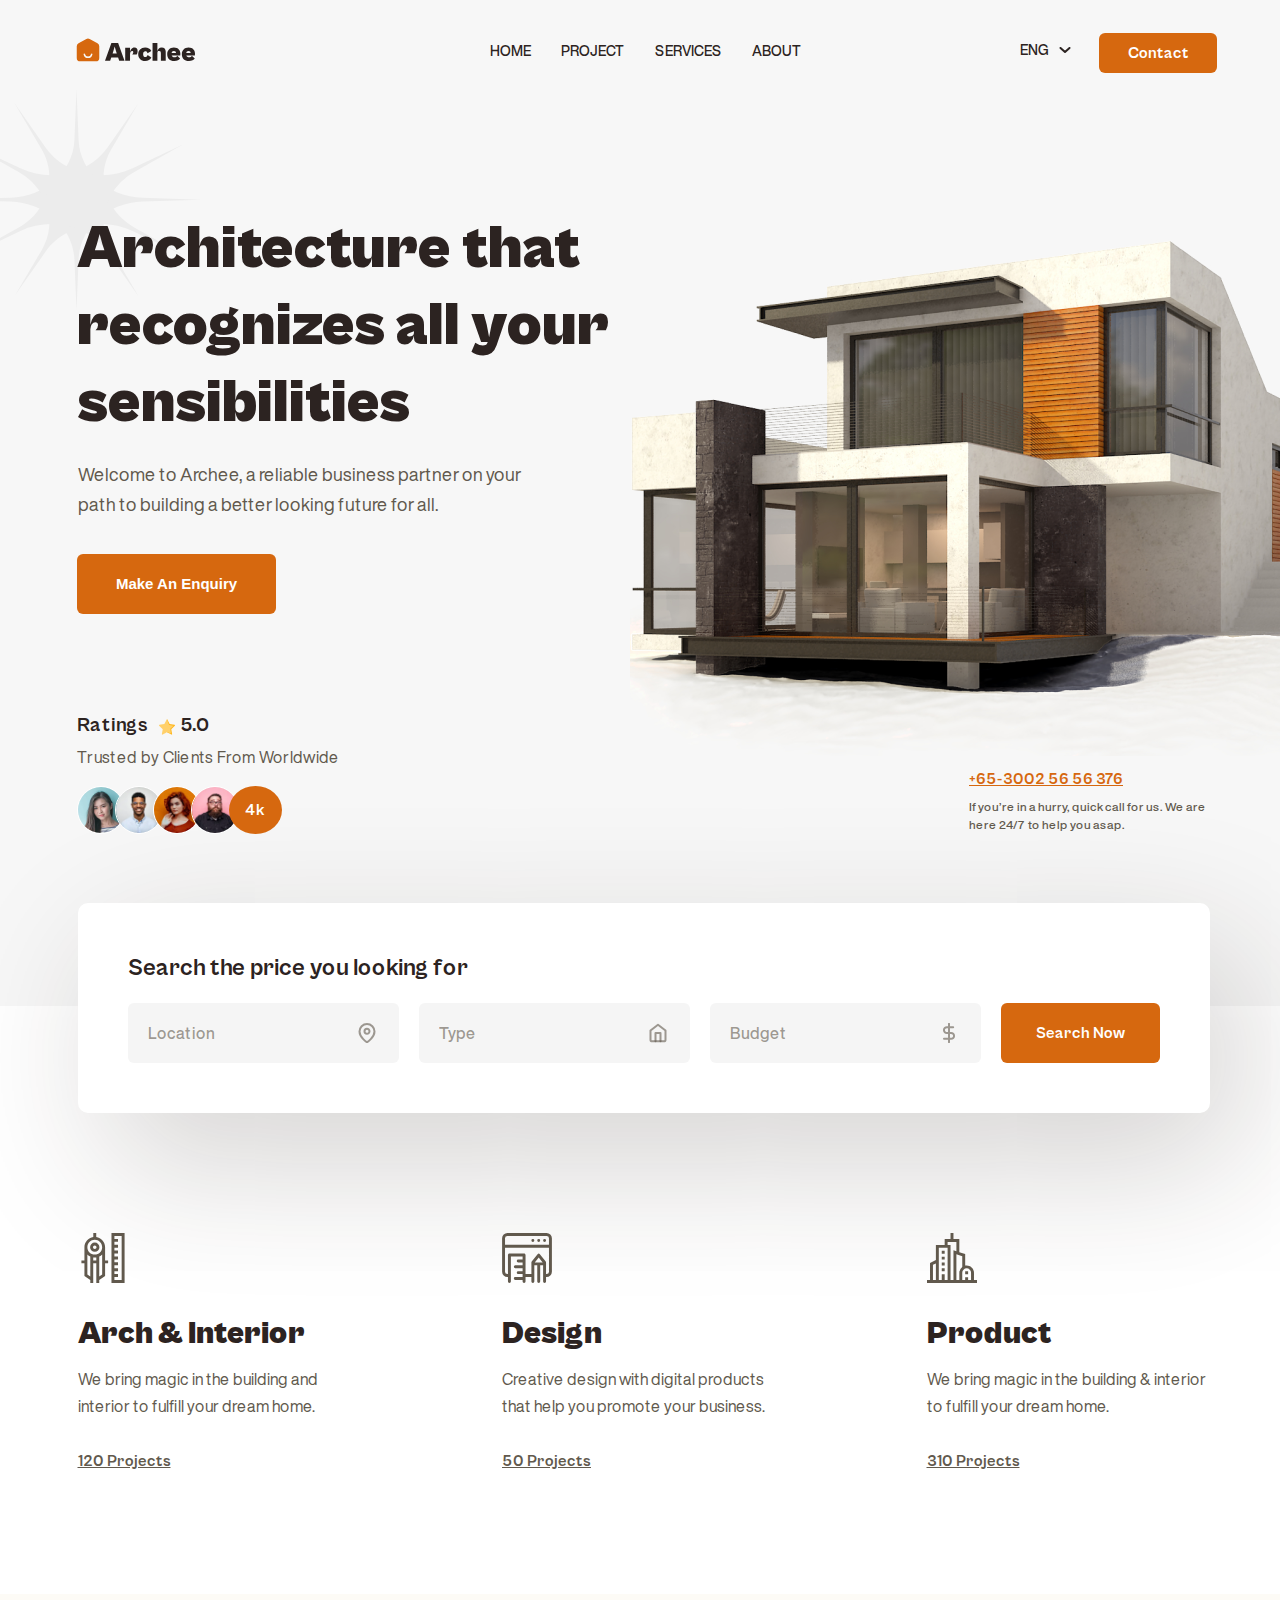
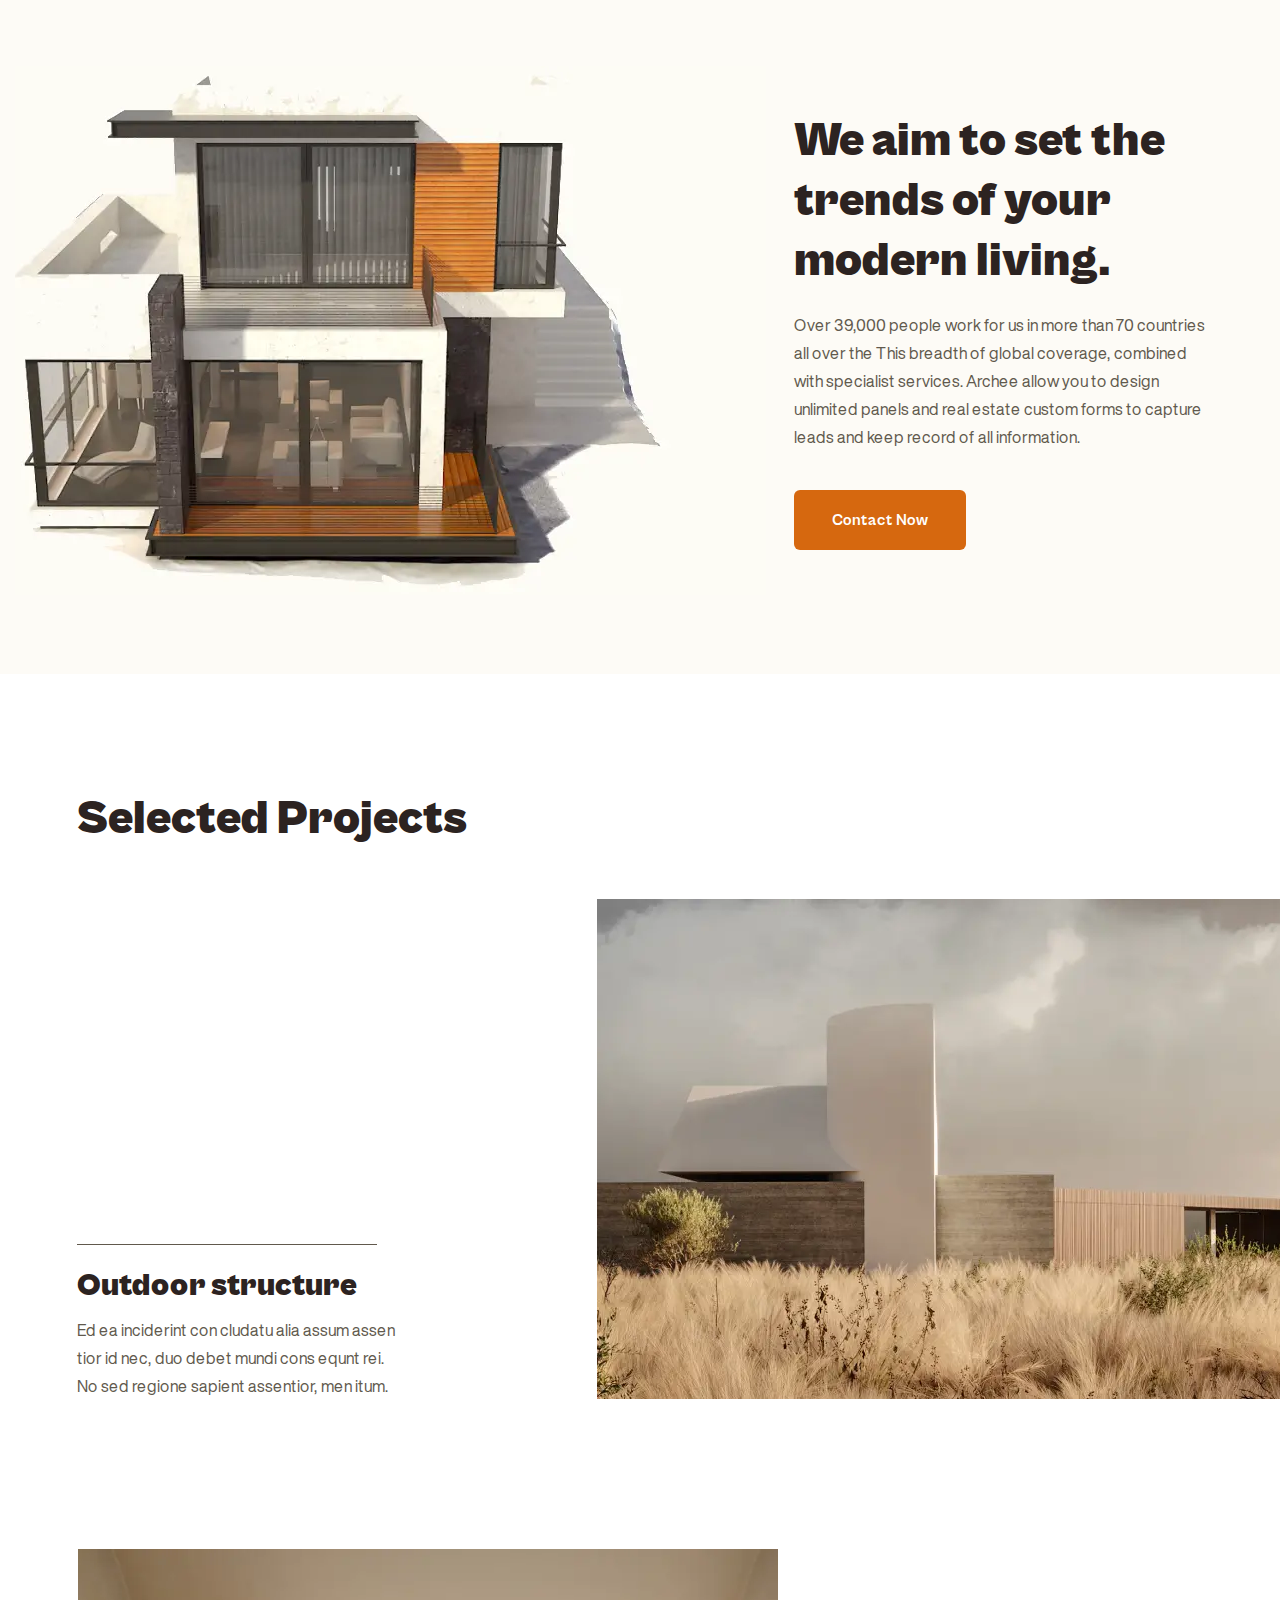
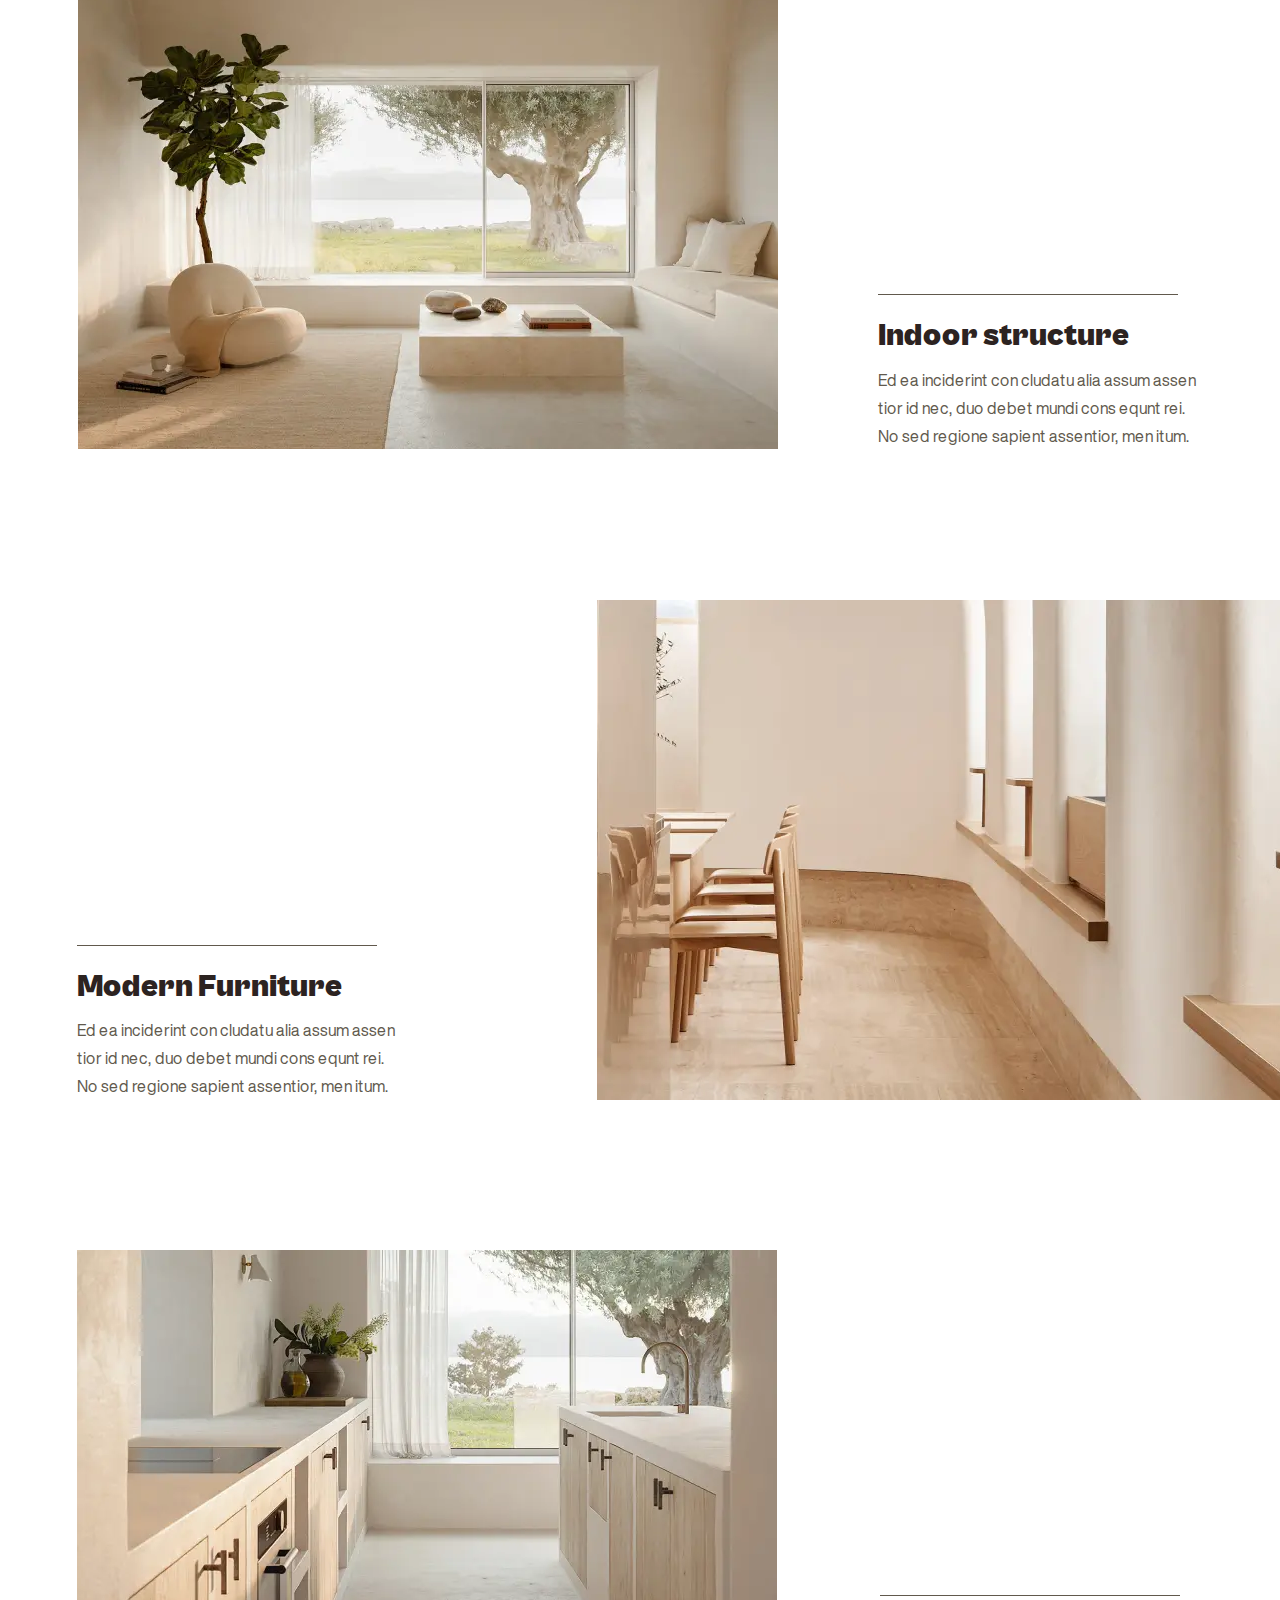
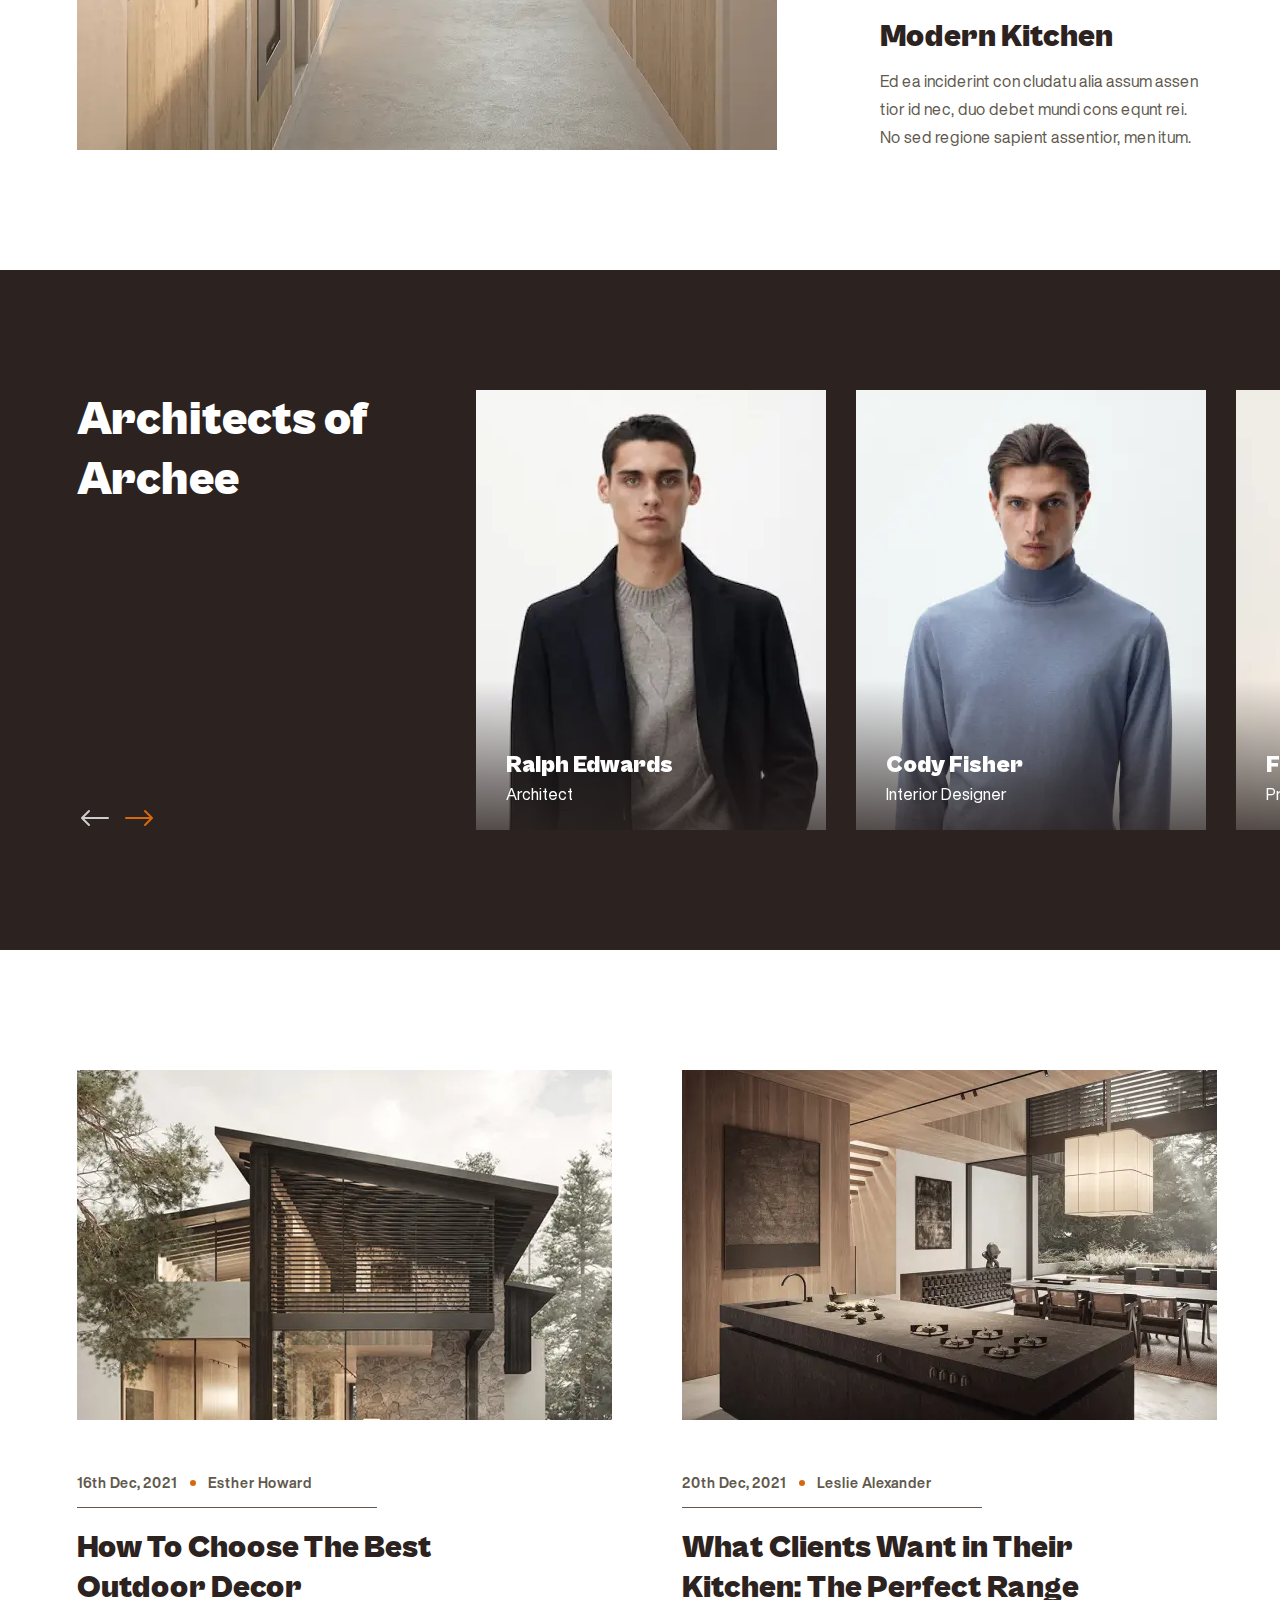
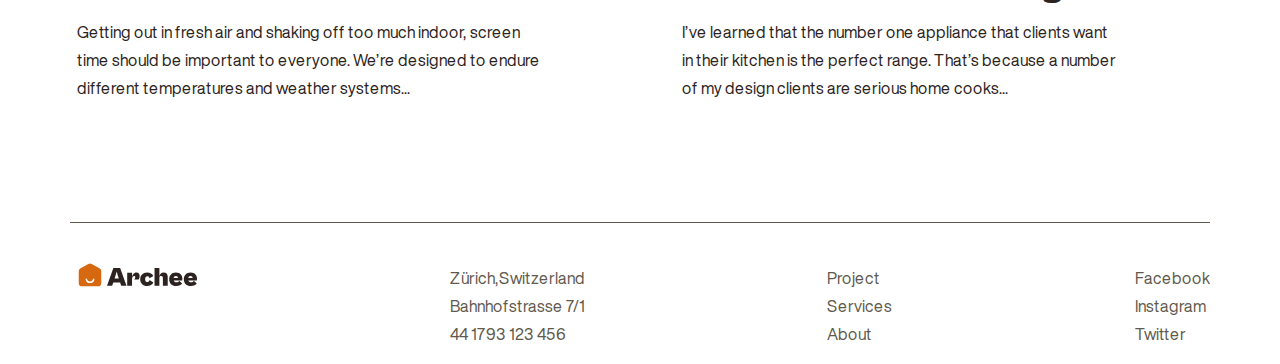
==== commit bf841bd3: "slider active" ====
--- a/index.html
+++ b/index.html
@@ -262,7 +262,7 @@
                             <picture><source srcset="img/selected_img-3.webp" type="image/webp"><img src="img/selected_img-3.png" alt="selected-images" /></picture>                         </li>                     </ul>-                    <ul class="selected__list list-revers">+                    <ul class="selected__list list-revers selected__list-four">                         <li class="selected__list-left">                             <h3 class="list-title list-title__four">Modern Kitchen</h3>                             <p class="list-text list-text__four">@@ -280,91 +280,50 @@
              <!-- /selected -->             <!-- slider -->-            <section class="slider">-                <div class="container slider-container">-                    <div class="slider-wrapper">-                        <h2 class="slider-title">Architects of&nbsp;Archee</h2>--                        <!-- Slider main container -->-                        <div class="swiper">-                            <!-- Additional required wrapper -->-                            <div class="swiper-wrapper">-                                <!-- Slides -->-                                <div class="swiper-slide">-                                    <ul class="sliders-list slider-list">-                                        <li class="slider-list__item">-                                            <picture><source srcset="img/slider-img-1.webp" type="image/webp"><img src="img/slider-img-1.png" alt="Architects" class="slider-list__img" /></picture>-                                            <div class="slider-info">-                                                <h3 class="slider-list__name">Ralph Edwards</h3>-                                                <span class="slider-list__descr">Architect</span>-                                            </div>-                                        </li>-                                        <li class="slider-list__item">-                                            <picture><source srcset="img/slider-img-2.webp" type="image/webp"><img src="img/slider-img-2.png" alt="Architects" class="slider-list__img" /></picture>-                                            <div class="slider-info">-                                                <h3 class="slider-list__name">Ralph Edwards</h3>-                                                <span class="slider-list__descr">Architect</span>-                                            </div>-                                        </li>-                                        <li class="slider-list__item">-                                            <picture><source srcset="img/slider-img-3.webp" type="image/webp"><img src="img/slider-img-3.png" alt="Architects" class="slider-list__img" /></picture>-                                            <div class="slider-info">-                                                <h3 class="slider-list__name">Ralph Edwards</h3>-                                                <span class="slider-list__descr">Architect</span>-                                            </div>-                                        </li>-                                    </ul>+            <section class="arhitects">+                <div class="container arhitects__container">+                    <h2 class="arhitects__title">Architects of Archee</h2>+                    <!-- Slider main container -->+                    <div class="swiper arhitects__swiper arhitects-swiper">+                        <!-- Additional required wrapper -->+                        <ul class="swiper-wrapper arhitects-swiper__list">+                            <!-- Slides -->+                            <li class="swiper-slide arhitects-swiper__item arhitects-item">+                                <picture><source srcset="img/slide-1.webp" type="image/webp"><img src="img/slide-1.png" alt="slides images" class="arhitects-item__img" /></picture>+                                <div class="arhitects-item__info">+                                    <h3 class="arhitects-item__title title title_white title_arch">+                                        Ralph Edwards+                                    </h3>+                                    <p class="arhitects-item__post">Architect</p>                                 </div>-                                <div class="swiper-slide">-                                    <ul class="sliders-list slider-list">-                                        <li class="slider-list__item">-                                            <picture><source srcset="img/slider-img-1.webp" type="image/webp"><img src="img/slider-img-1.jpg" alt="Architects" class="slider-list__img" /></picture>-                                            <h3 class="slider-list__name">Ralph Edwards</h3>-                                            <span class="slider-list__descr">Architect</span>-                                        </li>-                                        <li class="slider-list__item">-                                            <picture><source srcset="img/slider-img-2.webp" type="image/webp"><img src="img/slider-img-2.jpg" alt="Architects" class="slider-list__img" /></picture>-                                            <h3 class="slider-list__name">Ralph Edwards</h3>-                                            <span class="slider-list__descr">Architect</span>-                                        </li>-                                        <li class="slider-list__item">-                                            <picture><source srcset="img/slider-img-3.webp" type="image/webp"><img src="img/slider-img-3.png" alt="Architects" class="slider-list__img" /></picture>-                                            <h3 class="slider-list__name">Ralph Edwards</h3>-                                            <span class="slider-list__descr">Architect</span>-                                        </li>-                                    </ul>+                            </li>+                            <li class="swiper-slide arhitects-swiper__item arhitects-item">+                                <picture><source srcset="img/slide-2.webp" type="image/webp"><img src="img/slide-2.png" alt="slides images" class="arhitects-item__img" /></picture>+                                <div class="arhitects-item__info">+                                    <h3 class="arhitects-item__title title title_white title_arch">+                                        Cody Fisher+                                    </h3>+                                    <p class="arhitects-item__post">Interior Designer</p>                                 </div>-                                <div class="swiper-slide">-                                    <ul class="sliders-list slider-list">-                                        <li class="slider-list__item">-                                            <picture><source srcset="img/slider-img-1.webp" type="image/webp"><img src="img/slider-img-1.jpg" alt="Architects" class="slider-list__img" /></picture>-                                            <h3 class="slider-list__name">Ralph Edwards</h3>-                                            <span class="slider-list__descr">Architect</span>-                                        </li>-                                        <li class="slider-list__item">-                                            <picture><source srcset="img/slider-img-2.webp" type="image/webp"><img src="img/slider-img-2.jpg" alt="Architects" class="slider-list__img" /></picture>-                                            <h3 class="slider-list__name">Ralph Edwards</h3>-                                            <span class="slider-list__descr">Architect</span>-                                        </li>-                                        <li class="slider-list__item">-                                            <picture><source srcset="img/slider-img-3.webp" type="image/webp"><img src="img/slider-img-3.png" alt="Architects" class="slider-list__img" /></picture>-                                            <h3 class="slider-list__name">Ralph Edwards</h3>-                                            <span class="slider-list__descr">Architect</span>-                                        </li>-                                    </ul>+                            </li>+                            <li class="swiper-slide arhitects-swiper__item arhitects-item">+                                <picture><source srcset="img/slide-3.webp" type="image/webp"><img src="img/slide-3.png" alt="slides images" class="arhitects-item__img" /></picture>+                                <div class="arhitects-item__info">+                                    <h3 class="arhitects-item__title title title_white title_arch">+                                        Floyd Miles+                                    </h3>+                                    <p class="arhitects-item__post">Project Manager</p>                                 </div>-                                ...-                            </div>-                            <!-- If we need pagination-        <div class="swiper-pagination"></div> -->--                            <!-- If we need navigation buttons -->-                            <div class="swiper-button-prev"></div>-                            <div class="swiper-button-next"></div>--                            <!-- If we need scrollbar-        <div class="swiper-scrollbar"></div> -->-                        </div>+                            </li>+                        </ul>+                    </div>+                    <div class="arhitects__nav arhitects-nav">+                        <button class="swiper-prev arhitects-nav__btn arhitects-nav__btn-prev">+                            вперед+                        </button>+                        <button class="swiper-next arhitects-nav__btn arhitects-nav__btn-next">+                            назад+                        </button>                     </div>                 </div>             </section>@@ -372,7 +331,7 @@
             <!-- /slider -->             <!-- best -->             <section class="best">-                <div class="container">+                <div class="container best__container">                     <ul class="best-list">                         <li class="best-list__left">                             <picture><source srcset="img/best-img_1.webp" type="image/webp"><img src="img/best-img_1.jpg" alt="images-decor" class="best-images" /></picture>@@ -414,7 +373,7 @@
         <footer class="footer">             <div class="container">                 <div class="footer-wrapper">-                    <a href="#" class="header__logo-link">+                    <a href="#" class="header__logo-link footer__logo-link">                         <picture><source srcset="img/logo-footer.svg" type="image/webp"><img src="img/logo-footer.svg" alt="Archee" /></picture>                     </a>                     <ul class="footer-list__address">--- a/css/main.min.css
+++ b/css/main.min.css
@@ -1 +1 @@
-@font-face{font-family:"Cabinet Grotesk";font-weight:700;font-style:normal;src:url(../font/CabinetGrotesk/CabinetGrotesk-Bold.eot);src:local("Cabinet Grotesk"),url(../font/CabinetGrotesk/CabinetGrotesk-Bold.eot?#iefix) format("embedded-opentype"),url(../font/CabinetGrotesk/CabinetGrotesk-Bold.woff2) format("woff2"),url(../font/CabinetGrotesk/CabinetGrotesk-Bold.woff) format("woff"),url(../font/CabinetGrotesk/CabinetGrotesk-Bold.ttf) format("truetype")}@font-face{font-family:"Cabinet Grotesk";font-weight:900;font-style:normal;src:url(../font/CabinetGrotesk/CabinetGrotesk-Black.eot);src:local("Cabinet Grotesk"),url(../font/CabinetGrotesk/CabinetGrotesk-Black.eot?#iefix) format("embedded-opentype"),url(../font/CabinetGrotesk/CabinetGrotesk-Black.woff2) format("woff2"),url(../font/CabinetGrotesk/CabinetGrotesk-Black.woff) format("woff"),url(../font/CabinetGrotesk/CabinetGrotesk-Black.ttf) format("truetype")}@font-face{font-family:"Helvetica Now Display";font-weight:400;font-style:normal;src:url(../font/HelveticaNowDisplay/HelveticaNowDisplay-Regular.eot);src:local("Helvetica Now Display"),url(../font/HelveticaNowDisplay/HelveticaNowDisplay-Regular.eot?#iefix) format("embedded-opentype"),url(../font/HelveticaNowDisplay/HelveticaNowDisplay-Regular.woff2) format("woff2"),url(../font/HelveticaNowDisplay/HelveticaNowDisplay-Regular.woff) format("woff"),url(../font/HelveticaNowDisplay/HelveticaNowDisplay-Regular.ttf) format("truetype")}@font-face{font-family:"Helvetica Now Display";font-weight:500;font-style:normal;src:url(../font/HelveticaNowDisplay/HelveticaNowDisplay-Medium.eot);src:local("Helvetica Now Display"),url(../font/HelveticaNowDisplay/HelveticaNowDisplay-Medium.eot?#iefix) format("embedded-opentype"),url(../font/HelveticaNowDisplay/HelveticaNowDisplay-Medium.woff2) format("woff2"),url(../font/HelveticaNowDisplay/HelveticaNowDisplay-Medium.woff) format("woff"),url(../font/HelveticaNowDisplay/HelveticaNowDisplay-Medium.ttf) format("truetype")}@font-face{font-family:"Helvetica Now Display";font-weight:700;font-style:normal;src:url(../font/HelveticaNowDisplay/HelveticaNowDisplay-Bold.eot);src:local("Helvetica Now Display"),url(../font/HelveticaNowDisplay/HelveticaNowDisplay-Bold.eot?#iefix) format("embedded-opentype"),url(../font/HelveticaNowDisplay/HelveticaNowDisplay-Bold.woff2) format("woff2"),url(../font/HelveticaNowDisplay/HelveticaNowDisplay-Bold.woff) format("woff"),url(../font/HelveticaNowDisplay/HelveticaNowDisplay-Bold.ttf) format("truetype")}*,::after,::before{-webkit-box-sizing:border-box;box-sizing:border-box}body,html{padding:0;margin:0;min-height:100vh;overflow-x:hidden;background-color:#f7f7f7;font-family:"Helvetica Now Display";font-weight:400;font-style:normal;font-size:16px;line-height:1.75}.vhidden{position:absolute;width:1px;height:1px;margin:-1px;border:0;padding:0;clip:rect(0 0 0 0);overflow:hidden}img{max-width:100%}.wrapper{max-width:1440px;min-width:280px;min-height:100%;margin:0 auto;overflow-x:hidden;background-color:#fff;color:#61594d}.container{max-width:1170px;padding-left:15px;padding-right:15px;margin:0 auto}.footer{margin-top:120px}.footer-wrapper{padding-top:40px;display:-webkit-box;display:-ms-flexbox;display:flex;-webkit-box-pack:justify;-ms-flex-pack:justify;justify-content:space-between;background-image:url(../img/bigline-icon.svg);background-repeat:no-repeat}.footer-list__address{max-width:170px}.footer-list__address-item{list-style:none;padding:0;margin:0;font-family:"Helvetica Now Display";font-weight:400;font-style:normal;font-size:16px;line-height:1.75;color:#61594d}.footer-list__address-item:last-child{padding-bottom:0}.footer-list__addres-item-link{text-decoration:none;border:0;font-family:"Helvetica Now Display";font-weight:400;font-style:normal;font-size:16px;line-height:1.75;color:#61594d}.footer-list__menu{max-width:170px}.footer-list__menu-item{list-style:none;padding:0;margin:0}.footer-list__menu-item-link{text-decoration:none;border:0;font-family:"Helvetica Now Display";font-weight:400;font-style:normal;font-size:16px;line-height:1.75;color:#61594d}.footer-list__social{max-width:170px}.footer-list__social-item{list-style:none;padding:0;margin:0}.footer-list__social-item-link{text-decoration:none;border:0;font-family:"Helvetica Now Display";font-weight:400;font-style:normal;font-size:16px;line-height:1.75;color:#61594d}.header{padding-top:33px;padding-bottom:16.22px;background-color:#f7f7f7}.header-container{display:-webkit-box;display:-ms-flexbox;display:flex;-webkit-box-align:center;-ms-flex-align:center;align-items:center;-webkit-box-pack:justify;-ms-flex-pack:justify;justify-content:space-between}.header__logo-link{display:inline-block;margin-top:2px;margin-left:6px}.nav-menu{padding-bottom:7px;margin-right:-77px}.nav-menu__list{display:-webkit-box;display:-ms-flexbox;display:flex;-webkit-box-align:center;-ms-flex-align:center;align-items:center;list-style:none;padding:0;margin:0}.nav-menu__list-item{padding-right:30px}.nav-menu__list-item:last-child{padding-right:0}.nav-menu__list .nav-menu__link{text-decoration:none;border:0;font-family:inherit;font-weight:500;font-size:14px;line-height:1.4285714286;text-transform:uppercase;color:#2c2321;-webkit-transition:.3s ease-in-out;-o-transition:.3s ease-in-out;transition:.3s ease-in-out}.nav-menu__list .nav-menu__link:hover{text-decoration:underline}.header-contact__block{display:-webkit-box;display:-ms-flexbox;display:flex;-webkit-box-align:center;-ms-flex-align:center;align-items:center}.header__button-btn,.header__contact-link{text-decoration:none;display:inline-block;border:0;cursor:pointer}.header__button-btn{background-color:transparent;font-size:14px;font-weight:500;text-transform:uppercase;color:#2c2321;padding:0 0 12px;margin-left:-80px}.header__contact-link{padding:0;font-family:"Cabinet Grotesk";font-style:normal;color:#fff;background-color:#d6680f;border-radius:6px;font-weight:700;font-size:16px;line-height:1.25;width:118px;height:40px;-webkit-transition:.3s ease-in-out;-o-transition:.3s ease-in-out;transition:.3s ease-in-out;margin-right:-7px}.header__contact-link:hover{background-color:#f7f7f7;color:#d6680f;border:2px solid #d6680f}.leng{list-style:none;padding:0;margin:0}.leng__link{text-decoration:none;border:0;font-family:"Helvetica Now Display";font-weight:500;font-style:normal;font-size:14px;line-height:1.5;color:#2c2321;text-transform:uppercase}.leng__item{display:none}.leng__item:first-child{display:-webkit-box;display:-ms-flexbox;display:flex;-webkit-box-align:center;-ms-flex-align:center;align-items:center}.leng__item:first-child::after{display:table;content:"";width:12px;height:7px;background:url(../img/mini-arrow.svg) no-repeat;margin-left:10px}.leng:hover .leng__item{display:-webkit-box;display:-ms-flexbox;display:flex}.leng:hover .leng__item::after{-webkit-transform:rotate(180deg);-ms-transform:rotate(180deg);transform:rotate(180deg)}.header__leng{margin-top:-5px;display:block;margin-right:28px}.hero{background-color:#f7f7f7;padding-bottom:172px}.hero__info,.hero__wrapper{position:relative}.hero__wrapper::before{content:url(../img/star-combo-4.svg);position:absolute;left:-118px}.hero__info{display:-webkit-box;display:-ms-flexbox;display:flex}.hero__wrapper-title{margin:0;max-width:748px;min-height:355px;font-family:"Cabinet Grotesk",sans-serif;font-weight:900;font-size:62px;line-height:1.2419354839;color:#2c2321;padding-top:121px;padding-left:7px}.hero__text{max-width:452px;font-weight:400;margin:0;font-size:18px;line-height:1.6666666667;color:#61594d;padding:15px 0 35px 8px}.hero__link{width:199px;height:60px;text-decoration:none;display:inline-block;border:0;padding:0;cursor:pointer;font-weight:700;line-height:.8;font-size:15px;color:#fff;background-color:#d6680f;border-radius:6px;margin-left:7px;-webkit-transition:.3s ease-in-out;-o-transition:.3s ease-in-out;transition:.3s ease-in-out}.hero__link:hover,.modern-btn:hover{background-color:#f7f7f7;color:#d6680f;border:2px solid #d6680f}.hero__wrapper-banner{margin:0;max-width:838px;min-height:600px}.hero__wrapper-banner::after{content:url(../img/3D-modern-house.png);position:absolute;top:121px;left:560px}.hero__raiting{display:-webkit-box;display:-ms-flexbox;display:flex}.hero__raiting-text{font-family:"Cabinet Grotesk",sans-serif;font-weight:700;font-size:20px;line-height:1.1;letter-spacing:.02em;color:#2c2321;padding-right:10px;padding-bottom:5px}.hero__raiting-star{padding-right:5px}.hero__raiting-number{font-family:"Cabinet Grotesk",sans-serif;font-weight:700;font-size:20px;line-height:1.1;color:#2c2321}.hero__avatars{display:-webkit-box;display:-ms-flexbox;display:flex;-webkit-box-align:center;-ms-flex-align:center;align-items:center;-webkit-box-pack:justify;-ms-flex-pack:justify;justify-content:space-between;padding-top:25px;padding-left:7px}.hero__avatars-subtitle{display:inline-block;line-height:8px;letter-spacing:.02em;color:#61594d}.hero__avatars-bloks,.hero__avatars-list{display:-webkit-box;display:-ms-flexbox;display:flex}.hero__avatars-bloks{padding-top:15px}.hero__avatars-list{list-style:none;padding:0;margin:0}.hero__avatars-item img{display:block;width:48px;height:48px;border:1.5px solid #fff;border-radius:50%}.hero__avatars-item{margin-right:-10px}.hero__avatars-last{background-color:#d6680f;padding:16px;border-radius:50%;font-family:"Cabinet Grotesk",sans-serif;font-weight:700;font-size:16px;line-height:16px;letter-spacing:.02em;color:#fff;text-align:center}.hero__phone{margin-right:-8px}.hero__phone-link{text-decoration:none;border:0;display:inline-block;font-family:"Cabinet Grotesk",sans-serif;font-weight:700;font-size:16px;line-height:20px;-webkit-text-decoration-line:underline;text-decoration-line:underline;color:#d6680f;padding-top:55px}.hero__phone-text{display:block;max-width:249px;font-weight:500;font-size:12px;line-height:1.5;color:#61594d;margin:6px 0 0}.main__search{margin-top:-103px}.modern{min-height:680px;background-color:#fdfbf6}.container-modern{max-width:1289px}.modern-list{display:-webkit-box;display:-ms-flexbox;display:flex;-webkit-box-align:center;-ms-flex-align:center;align-items:center;padding-top:72px}.modern-list__left{width:833px;height:531px;background-image:url(../img/modern-house.png);background-repeat:no-repeat;background-size:cover;background-position-x:-82px;background-position-y:-2px}.modern-list__right{max-width:419px;min-height:440px;margin-right:52px}.modern-title{padding:0;font-family:"Cabinet Grotesk",sans-serif;font-weight:900;font-size:48px;line-height:60px;color:#2c2321;margin:0}.modern-text{margin:0;line-height:28px;color:#61594d;padding:20px 0 39px}.modern-btn{text-decoration:none;display:inline-block;border:0;padding:0;cursor:pointer;width:172px;height:60px;background-color:#d6680f;border-radius:6px;color:#fff;font-family:"Cabinet Grotesk",sans-serif;font-weight:700;font-size:16px;line-height:1.25;-webkit-transition:.3s ease-in-out;-o-transition:.3s ease-in-out;transition:.3s ease-in-out}.modern-btn:hover{background-color:#fff}.products{margin-top:120px;margin-bottom:120px;padding-left:15px}.products__list{list-style:none;padding:0;margin:0;display:-webkit-box;display:-ms-flexbox;display:flex;-webkit-box-align:center;-ms-flex-align:center;align-items:center;-webkit-box-pack:justify;-ms-flex-pack:justify;justify-content:space-between}.products__list-item{max-width:291px}.products-title{font-family:"Cabinet Grotesk",sans-serif;font-weight:900;font-size:32px;line-height:.7;color:#2c2321;margin-bottom:0;padding-bottom:4px}.products-link,.products-text{font-size:16px;line-height:1.7;color:#61594d}.products-link{display:inline-block;font-family:"Cabinet Grotesk",sans-serif;line-height:1.25;-webkit-transition:.3s ease-in-out;-o-transition:.3s ease-in-out;transition:.3s ease-in-out;margin-top:15px}.products-link:hover{color:#d6680f}.selected{padding-top:115px}.selected__title{margin:0;font-family:"Cabinet Grotesk";font-weight:900;font-style:normal;font-size:48px;line-height:1.25;color:#2c2321;padding:0 0 50px 7px}.selected__list{list-style:none;margin:0;display:-webkit-box;display:-ms-flexbox;display:flex;padding:0 0 138px}.selected__list-left{max-width:330px;margin-top:auto}.selected__list-two{margin-right:9px}.list-title{display:block;margin:0;font-family:"Cabinet Grotesk";font-style:normal;font-weight:900;font-size:32px;line-height:1.25;color:#2c2321;padding:0 0 10px 7px}.list-title::before{display:block;content:url(../img/line-icon.svg);margin-bottom:10px}.list-title__three{padding-left:9px;padding-bottom:9px}.list-title__four{padding-left:0;padding-bottom:10px}.list-text{margin:0;font-size:16px;line-height:1.75;color:#61594d;padding:0 0 7px 7px}.list-text__three{padding-bottom:8px}.list-text__four{padding-left:0}.list-left__img img{margin-left:197px}.list-left__img-three{margin-top:5px}.list-revers{-webkit-box-orient:horizontal;-webkit-box-direction:reverse;-ms-flex-direction:row-reverse;flex-direction:row-reverse}.list-right__padding{margin-right:93px;padding-top:4px}.list-right__padding-four{margin-right:103px}.slider{min-height:680px;background-color:#2c2321}.slider-wrapper{padding-top:120px;padding-bottom:120px;display:-webkit-box;display:-ms-flexbox;display:flex}.slider-title{padding:0;margin:0;font-family:"Cabinet Grotesk";font-weight:900;font-style:normal;font-size:48px;line-height:1.25;max-width:388px;color:#fff}.swiper{width:1110px;height:440px}.sliders-list{display:-webkit-box;display:-ms-flexbox;display:flex;-webkit-box-align:center;-ms-flex-align:center;align-items:center;-webkit-box-pack:justify;-ms-flex-pack:justify;justify-content:space-between}.slider-list{list-style:none;padding:0;margin:0}.slider-list__item{width:350px;height:440px;padding-right:30px;position:relative}.slider-list__img{position:relative;width:100%;-webkit-box-shadow:linear-gradient(1.46deg,rgba(44,35,33,.9) -2.39%,rgba(44,35,33,0) 34.73%,rgba(44,35,33,0) 49.63%);box-shadow:linear-gradient(1.46deg,rgba(44,35,33,.9) -2.39%,rgba(44,35,33,0) 34.73%,rgba(44,35,33,0) 49.63%)}.slider-list__descr,.slider-list__name{padding:0;margin:0;font-family:"Cabinet Grotesk";font-weight:900;font-style:normal;font-size:24px;line-height:1.25;color:#fff;position:absolute;top:200px;left:30px}.slider-list__descr{font-family:"Helvetica Now Display";font-weight:500;font-size:16px;line-height:1.5;color:#cdcdcd;top:250px}.search__block{background-color:#fff;-webkit-box-shadow:30px 50px 150px rgba(39,31,26,.2);box-shadow:30px 50px 150px rgba(39,31,26,.2);border-radius:10px;padding:50px;margin-left:8px}.search__title{padding:0;font-family:"Cabinet Grotesk";font-weight:700;font-style:normal;font-size:24px;line-height:1.25;color:#2c2321;margin:0 0 20px}.search-form{display:-webkit-box;display:-ms-flexbox;display:flex}.search-form__field{border:0;font-family:"Helvetica Now Display";font-weight:500;font-style:normal;font-size:16px;line-height:1.5;background-color:#f5f5f5;border-radius:6px;background-repeat:no-repeat;background-position:center right 22px;padding:18px 50px 18px 20px;margin-right:20px;-webkit-box-flex:1;-ms-flex-positive:1;flex-grow:1}.search-form__field-location{background-image:url(../img/location-icon.svg)}.search-form__field-type{background-image:url(../img/home-icon.svg)}.search-form__field-budget{background-image:url(../img/dollar-icon.svg)}.search-form__field::-webkit-input-placeholder{color:rgba(97,89,77,.6)}.search-form__field::-moz-placeholder{color:rgba(97,89,77,.6)}.search-form__field:-ms-input-placeholder{color:rgba(97,89,77,.6)}.search-form__field::-ms-input-placeholder{color:rgba(97,89,77,.6)}.search-form__field::placeholder{color:rgba(97,89,77,.6)}.search-form__field:focus{outline:1px solid #ddd}.btn_search{text-decoration:none;display:inline-block;border:0;padding:0;cursor:pointer;font-family:"Cabinet Grotesk";font-weight:700;font-style:normal;font-size:16px;line-height:1.25;background-color:#d6680f;border-radius:6px;width:166px;height:60px;color:#fff;-webkit-transition:.3s ease-in-out;-o-transition:.3s ease-in-out;transition:.3s ease-in-out}.btn_search:hover{background-color:#fff;border:1px solid #d6680f;color:#d6680f}.best-list{list-style:none;padding:0;margin:0;display:-webkit-box;display:-ms-flexbox;display:flex}.best-list__left{display:block;margin-right:45px}.best-info__bloks{display:-webkit-box;display:-ms-flexbox;display:flex;max-width:300px;padding-top:50px;padding-bottom:10px;border-bottom:1px solid #61594d}.best-info__bloks-descr{font-family:"Helvetica Now Display";font-weight:700;font-style:normal;font-size:14px;line-height:2;color:#61594d}.best-info__bloks-icon{width:6px;height:6px;background-image:url(../img/dot.svg);background-repeat:no-repeat;background-position-x:center;margin-top:11px;padding-left:13px;padding-right:10px}.best-text,.best-title{max-width:479px;font-family:"Cabinet Grotesk";font-weight:900;font-style:normal;font-size:32px;line-height:1.25;color:#2c2321}.best-text{max-width:458px;font-family:"Helvetica Now Display";font-weight:400;font-size:16px;line-height:1.75}@supports (-webkit-appearance:none){.footer-wrapper{background-image:url(../img/bigline-icon.svg)}.leng__item:first-child::after{background:url(../img/mini-arrow.svg) no-repeat}.modern-list__left{background-image:url(../img/modern-house.webp)}.search-form__field-location{background-image:url(../img/location-icon.svg)}.search-form__field-type{background-image:url(../img/home-icon.svg)}.search-form__field-budget{background-image:url(../img/dollar-icon.svg)}.best-info__bloks-icon{background-image:url(../img/dot.svg)}}+@font-face{font-family:"Cabinet Grotesk";font-weight:700;font-style:normal;src:url(../font/CabinetGrotesk/CabinetGrotesk-Bold.eot);src:local("Cabinet Grotesk"),url(../font/CabinetGrotesk/CabinetGrotesk-Bold.eot?#iefix) format("embedded-opentype"),url(../font/CabinetGrotesk/CabinetGrotesk-Bold.woff2) format("woff2"),url(../font/CabinetGrotesk/CabinetGrotesk-Bold.woff) format("woff"),url(../font/CabinetGrotesk/CabinetGrotesk-Bold.ttf) format("truetype")}@font-face{font-family:"Cabinet Grotesk";font-weight:900;font-style:normal;src:url(../font/CabinetGrotesk/CabinetGrotesk-Black.eot);src:local("Cabinet Grotesk"),url(../font/CabinetGrotesk/CabinetGrotesk-Black.eot?#iefix) format("embedded-opentype"),url(../font/CabinetGrotesk/CabinetGrotesk-Black.woff2) format("woff2"),url(../font/CabinetGrotesk/CabinetGrotesk-Black.woff) format("woff"),url(../font/CabinetGrotesk/CabinetGrotesk-Black.ttf) format("truetype")}@font-face{font-family:"Helvetica Now Display";font-weight:400;font-style:normal;src:url(../font/HelveticaNowDisplay/HelveticaNowDisplay-Regular.eot);src:local("Helvetica Now Display"),url(../font/HelveticaNowDisplay/HelveticaNowDisplay-Regular.eot?#iefix) format("embedded-opentype"),url(../font/HelveticaNowDisplay/HelveticaNowDisplay-Regular.woff2) format("woff2"),url(../font/HelveticaNowDisplay/HelveticaNowDisplay-Regular.woff) format("woff"),url(../font/HelveticaNowDisplay/HelveticaNowDisplay-Regular.ttf) format("truetype")}@font-face{font-family:"Helvetica Now Display";font-weight:500;font-style:normal;src:url(../font/HelveticaNowDisplay/HelveticaNowDisplay-Medium.eot);src:local("Helvetica Now Display"),url(../font/HelveticaNowDisplay/HelveticaNowDisplay-Medium.eot?#iefix) format("embedded-opentype"),url(../font/HelveticaNowDisplay/HelveticaNowDisplay-Medium.woff2) format("woff2"),url(../font/HelveticaNowDisplay/HelveticaNowDisplay-Medium.woff) format("woff"),url(../font/HelveticaNowDisplay/HelveticaNowDisplay-Medium.ttf) format("truetype")}@font-face{font-family:"Helvetica Now Display";font-weight:700;font-style:normal;src:url(../font/HelveticaNowDisplay/HelveticaNowDisplay-Bold.eot);src:local("Helvetica Now Display"),url(../font/HelveticaNowDisplay/HelveticaNowDisplay-Bold.eot?#iefix) format("embedded-opentype"),url(../font/HelveticaNowDisplay/HelveticaNowDisplay-Bold.woff2) format("woff2"),url(../font/HelveticaNowDisplay/HelveticaNowDisplay-Bold.woff) format("woff"),url(../font/HelveticaNowDisplay/HelveticaNowDisplay-Bold.ttf) format("truetype")}*,::after,::before{-webkit-box-sizing:border-box;box-sizing:border-box}body,html{padding:0;margin:0;min-height:100vh;overflow-x:hidden;background-color:#f7f7f7;font-family:"Helvetica Now Display";font-weight:400;font-style:normal;font-size:16px;line-height:1.75}.vhidden{position:absolute;width:1px;height:1px;margin:-1px;border:0;padding:0;clip:rect(0 0 0 0);overflow:hidden}img{max-width:100%}.wrapper{max-width:1440px;min-width:280px;min-height:100%;margin:0 auto;overflow-x:hidden;background-color:#fff;color:#61594d}.container{max-width:1170px;padding-left:15px;padding-right:15px;margin:0 auto}.footer{margin-top:120px}.footer-wrapper{padding-top:25px;display:-webkit-box;display:-ms-flexbox;display:flex;-webkit-box-pack:justify;-ms-flex-pack:justify;justify-content:space-between;border-top:1px solid #61594d;background-repeat:no-repeat}.footer__logo-link{margin:0;padding:13px 0 0 2px}.footer-list__address{max-width:170px;padding:0 0 0 10px}.footer-list__address-item{list-style:none;padding:0;margin:0;font-family:"Helvetica Now Display";font-weight:400;font-style:normal;font-size:16px;line-height:1.75;color:#61594d}.footer-list__address-item:last-child{padding-bottom:0}.footer-list__addres-item-link{text-decoration:none;border:0;font-family:"Helvetica Now Display";font-weight:400;font-style:normal;font-size:16px;line-height:1.75;color:#61594d}.footer-list__menu{max-width:170px;padding:0}.footer-list__menu-item{list-style:none;padding:0;margin:0}.footer-list__menu-item-link{text-decoration:none;border:0;font-family:"Helvetica Now Display";font-weight:400;font-style:normal;font-size:16px;line-height:1.75;color:#61594d}.footer-list__social{max-width:170px;padding:0}.footer-list__social-item{list-style:none;padding:0;margin:0}.footer-list__social-item-link{text-decoration:none;border:0;font-family:"Helvetica Now Display";font-weight:400;font-style:normal;font-size:16px;line-height:1.75;color:#61594d}.header{padding-top:33px;padding-bottom:16.22px;background-color:#f7f7f7}.header-container{display:-webkit-box;display:-ms-flexbox;display:flex;-webkit-box-align:center;-ms-flex-align:center;align-items:center;-webkit-box-pack:justify;-ms-flex-pack:justify;justify-content:space-between}.header__logo-link{display:inline-block;margin-top:2px;margin-left:6px}.nav-menu{padding-bottom:7px;margin-right:-77px}.nav-menu__list{display:-webkit-box;display:-ms-flexbox;display:flex;-webkit-box-align:center;-ms-flex-align:center;align-items:center;list-style:none;padding:0;margin:0}.nav-menu__list-item{padding-right:30px}.nav-menu__list-item:last-child{padding-right:0}.nav-menu__list .nav-menu__link{text-decoration:none;border:0;font-family:inherit;font-weight:500;font-size:14px;line-height:1.4285714286;text-transform:uppercase;color:#2c2321;-webkit-transition:.3s ease-in-out;-o-transition:.3s ease-in-out;transition:.3s ease-in-out}.nav-menu__list .nav-menu__link:hover{text-decoration:underline}.header-contact__block{display:-webkit-box;display:-ms-flexbox;display:flex;-webkit-box-align:center;-ms-flex-align:center;align-items:center}.header__button-btn,.header__contact-link{text-decoration:none;display:inline-block;border:0;cursor:pointer}.header__button-btn{background-color:transparent;font-size:14px;font-weight:500;text-transform:uppercase;color:#2c2321;padding:0 0 12px;margin-left:-80px}.header__contact-link{padding:0;font-family:"Cabinet Grotesk";font-style:normal;color:#fff;background-color:#d6680f;border-radius:6px;font-weight:700;font-size:16px;line-height:1.25;width:118px;height:40px;-webkit-transition:.3s ease-in-out;-o-transition:.3s ease-in-out;transition:.3s ease-in-out;margin-right:-7px}.header__contact-link:hover{background-color:#f7f7f7;color:#d6680f;border:2px solid #d6680f}.leng{list-style:none;padding:0;margin:0}.leng__link{text-decoration:none;border:0;font-family:"Helvetica Now Display";font-weight:500;font-style:normal;font-size:14px;line-height:1.5;color:#2c2321;text-transform:uppercase}.leng__item{display:none}.leng__item:first-child{display:-webkit-box;display:-ms-flexbox;display:flex;-webkit-box-align:center;-ms-flex-align:center;align-items:center}.leng__item:first-child::after{display:table;content:"";width:12px;height:7px;background:url(../img/mini-arrow.svg) no-repeat;margin-left:10px}.leng:hover .leng__item{display:-webkit-box;display:-ms-flexbox;display:flex}.leng:hover .leng__item::after{-webkit-transform:rotate(180deg);-ms-transform:rotate(180deg);transform:rotate(180deg)}.header__leng{margin-top:-5px;display:block;margin-right:28px}.hero{background-color:#f7f7f7;padding-bottom:172px}.hero__info,.hero__wrapper{position:relative}.hero__wrapper::before{content:url(../img/star-combo-4.svg);position:absolute;left:-118px}.hero__info{display:-webkit-box;display:-ms-flexbox;display:flex}.hero__wrapper-title{margin:0;max-width:748px;min-height:355px;font-family:"Cabinet Grotesk",sans-serif;font-weight:900;font-size:62px;line-height:1.2419354839;color:#2c2321;padding-top:121px;padding-left:7px}.hero__text{max-width:452px;font-weight:400;margin:0;font-size:18px;line-height:1.6666666667;color:#61594d;padding:15px 0 35px 8px}.hero__link{width:199px;height:60px;text-decoration:none;display:inline-block;border:0;padding:0;cursor:pointer;font-weight:700;line-height:.8;font-size:15px;color:#fff;background-color:#d6680f;border-radius:6px;margin-left:7px;-webkit-transition:.3s ease-in-out;-o-transition:.3s ease-in-out;transition:.3s ease-in-out}.hero__link:hover,.modern-btn:hover{background-color:#f7f7f7;color:#d6680f;border:2px solid #d6680f}.hero__wrapper-banner{margin:0;max-width:838px;min-height:600px}.hero__wrapper-banner::after{content:url(../img/3D-modern-house.png);position:absolute;top:121px;left:560px}.hero__raiting{display:-webkit-box;display:-ms-flexbox;display:flex}.hero__raiting-text{font-family:"Cabinet Grotesk",sans-serif;font-weight:700;font-size:20px;line-height:1.1;letter-spacing:.02em;color:#2c2321;padding-right:10px;padding-bottom:5px}.hero__raiting-star{padding-right:5px}.hero__raiting-number{font-family:"Cabinet Grotesk",sans-serif;font-weight:700;font-size:20px;line-height:1.1;color:#2c2321}.hero__avatars{display:-webkit-box;display:-ms-flexbox;display:flex;-webkit-box-align:center;-ms-flex-align:center;align-items:center;-webkit-box-pack:justify;-ms-flex-pack:justify;justify-content:space-between;padding-top:25px;padding-left:7px}.hero__avatars-subtitle{display:inline-block;line-height:8px;letter-spacing:.02em;color:#61594d}.hero__avatars-bloks,.hero__avatars-list{display:-webkit-box;display:-ms-flexbox;display:flex}.hero__avatars-bloks{padding-top:15px}.hero__avatars-list{list-style:none;padding:0;margin:0}.hero__avatars-item img{display:block;width:48px;height:48px;border:1.5px solid #fff;border-radius:50%}.hero__avatars-item{margin-right:-10px}.hero__avatars-last{background-color:#d6680f;padding:16px;border-radius:50%;font-family:"Cabinet Grotesk",sans-serif;font-weight:700;font-size:16px;line-height:16px;letter-spacing:.02em;color:#fff;text-align:center}.hero__phone{margin-right:-8px}.hero__phone-link{text-decoration:none;border:0;display:inline-block;font-family:"Cabinet Grotesk",sans-serif;font-weight:700;font-size:16px;line-height:20px;-webkit-text-decoration-line:underline;text-decoration-line:underline;color:#d6680f;padding-top:55px}.hero__phone-text{display:block;max-width:249px;font-weight:500;font-size:12px;line-height:1.5;color:#61594d;margin:6px 0 0}.main__search{margin-top:-103px}.modern{min-height:680px;background-color:#fdfbf6}.container-modern{max-width:1289px}.modern-list{display:-webkit-box;display:-ms-flexbox;display:flex;-webkit-box-align:center;-ms-flex-align:center;align-items:center;padding-top:72px}.modern-list__left{width:833px;height:531px;background-image:url(../img/modern-house.png);background-repeat:no-repeat;background-size:cover;background-position-x:-82px;background-position-y:-2px}.modern-list__right{max-width:419px;min-height:440px;margin-right:52px}.modern-title{padding:0;font-family:"Cabinet Grotesk",sans-serif;font-weight:900;font-size:48px;line-height:60px;color:#2c2321;margin:0}.modern-text{margin:0;line-height:28px;color:#61594d;padding:20px 0 39px}.modern-btn{text-decoration:none;display:inline-block;border:0;padding:0;cursor:pointer;width:172px;height:60px;background-color:#d6680f;border-radius:6px;color:#fff;font-family:"Cabinet Grotesk",sans-serif;font-weight:700;font-size:16px;line-height:1.25;-webkit-transition:.3s ease-in-out;-o-transition:.3s ease-in-out;transition:.3s ease-in-out}.modern-btn:hover{background-color:#fff}.products{margin-top:120px;margin-bottom:120px;padding-left:15px}.products__list{list-style:none;padding:0;margin:0;display:-webkit-box;display:-ms-flexbox;display:flex;-webkit-box-align:center;-ms-flex-align:center;align-items:center;-webkit-box-pack:justify;-ms-flex-pack:justify;justify-content:space-between}.products__list-item{max-width:291px}.products-title{font-family:"Cabinet Grotesk",sans-serif;font-weight:900;font-size:32px;line-height:.7;color:#2c2321;margin-bottom:0;padding-bottom:4px}.products-link,.products-text{font-size:16px;line-height:1.7;color:#61594d}.products-link{display:inline-block;font-family:"Cabinet Grotesk",sans-serif;line-height:1.25;-webkit-transition:.3s ease-in-out;-o-transition:.3s ease-in-out;transition:.3s ease-in-out;margin-top:15px}.products-link:hover{color:#d6680f}.selected{padding-top:115px}.selected__title{margin:0;font-family:"Cabinet Grotesk";font-weight:900;font-style:normal;font-size:48px;line-height:1.25;color:#2c2321;padding:0 0 50px 7px}.selected__list{list-style:none;margin:0;display:-webkit-box;display:-ms-flexbox;display:flex;padding:0 0 138px}.selected__list-left{max-width:330px;margin-top:auto}.selected__list-two{margin-right:9px}.selected__list-four{padding-bottom:112px}.list-title{display:block;margin:0;font-family:"Cabinet Grotesk";font-style:normal;font-weight:900;font-size:32px;line-height:1.25;color:#2c2321;padding:0 0 10px 7px}.list-title::before{display:block;content:url(../img/line-icon.svg);margin-bottom:10px}.list-title__three{padding-left:7px;padding-bottom:9px}.list-title__four{padding-left:0;padding-bottom:10px}.list-text{margin:0;font-size:16px;line-height:1.75;color:#61594d;padding:0 0 7px 7px}.list-text__three{padding-bottom:8px}.list-text__four{padding-left:0}.list-left__img img{margin-left:197px}.list-left__img-three{margin-top:5px}.list-revers{-webkit-box-orient:horizontal;-webkit-box-direction:reverse;-ms-flex-direction:row-reverse;flex-direction:row-reverse}.list-right__padding{margin-right:93px;padding-top:4px}.list-right__padding-four{margin-right:103px}.arhitects,.slider{background-color:#2c2321}.slider{min-height:680px}.arhitects{padding-top:120px;padding-bottom:112px}.arhitects__container{display:-webkit-box;display:-ms-flexbox;display:flex;-webkit-box-align:start;-ms-flex-align:start;align-items:flex-start;position:relative}.arhitects__title{margin:0;font-family:"Cabinet Grotesk";font-style:normal;font-size:48px;line-height:1.25;font-weight:900;color:#fff;max-width:396px;padding:0 0 0 7px}.arhitects__swiper,.arhitects__title{-ms-flex-negative:0;flex-shrink:0}.arhitects__nav{position:absolute;bottom:0;left:22px}.arhitects-swiper__list{list-style:none;padding:0;display:-webkit-box;display:-ms-flexbox;display:flex;margin:0 0 0 10px}.arhitects-swiper__item{-ms-flex-preferred-size:350px;flex-basis:350px;margin-right:30px}.arhitects-item{position:relative}.arhitects-item__info{position:absolute;top:0;bottom:0;left:0;right:0;padding:30px;background:-o-linear-gradient(88.54deg,rgba(44,35,33,.9) -2.39%,rgba(44,35,33,0) 34.73%,rgba(44,35,33,0) 49.63%);background:linear-gradient(1.46deg,rgba(44,35,33,.9) -2.39%,rgba(44,35,33,0) 34.73%,rgba(44,35,33,0) 49.63%);display:-webkit-box;display:-ms-flexbox;display:flex;-webkit-box-orient:vertical;-webkit-box-direction:normal;-ms-flex-direction:column;flex-direction:column;-webkit-box-pack:end;-ms-flex-pack:end;justify-content:flex-end}.arhitects-item__title{font-family:"Cabinet Grotesk";font-style:normal;font-size:24px;line-height:1.25;font-weight:900}.arhitects-item__post,.arhitects-item__title{padding:0;margin:0;color:#fff}.arhitects-nav__btn{text-decoration:none;display:inline-block;background-color:transparent;border:0;padding:0;cursor:pointer;font-size:0;margin-right:7px}.arhitects-nav__btn::before{display:table;width:35px;height:24px}.arhitects-nav__btn-prev::before{content:url(../img/arrow-right.svg)}.arhitects-nav__btn-next::before{content:url(../img/arrow-next.svg)}.arhitects-nav__btn:hover{opacity:.8}.search__block{background-color:#fff;-webkit-box-shadow:30px 50px 150px rgba(39,31,26,.2);box-shadow:30px 50px 150px rgba(39,31,26,.2);border-radius:10px;padding:50px;margin-left:8px}.search__title{padding:0;font-family:"Cabinet Grotesk";font-weight:700;font-style:normal;font-size:24px;line-height:1.25;color:#2c2321;margin:0 0 20px}.search-form{display:-webkit-box;display:-ms-flexbox;display:flex}.search-form__field{border:0;font-family:"Helvetica Now Display";font-weight:500;font-style:normal;font-size:16px;line-height:1.5;background-color:#f5f5f5;border-radius:6px;background-repeat:no-repeat;background-position:center right 22px;padding:18px 50px 18px 20px;margin-right:20px;-webkit-box-flex:1;-ms-flex-positive:1;flex-grow:1}.search-form__field-location{background-image:url(../img/location-icon.svg)}.search-form__field-type{background-image:url(../img/home-icon.svg)}.search-form__field-budget{background-image:url(../img/dollar-icon.svg)}.search-form__field::-webkit-input-placeholder{color:rgba(97,89,77,.6)}.search-form__field::-moz-placeholder{color:rgba(97,89,77,.6)}.search-form__field:-ms-input-placeholder{color:rgba(97,89,77,.6)}.search-form__field::-ms-input-placeholder{color:rgba(97,89,77,.6)}.search-form__field::placeholder{color:rgba(97,89,77,.6)}.search-form__field:focus{outline:1px solid #ddd}.btn_search{text-decoration:none;display:inline-block;border:0;padding:0;cursor:pointer;font-family:"Cabinet Grotesk";font-weight:700;font-style:normal;font-size:16px;line-height:1.25;background-color:#d6680f;border-radius:6px;width:166px;height:60px;color:#fff;-webkit-transition:.3s ease-in-out;-o-transition:.3s ease-in-out;transition:.3s ease-in-out}.btn_search:hover{background-color:#fff;border:1px solid #d6680f;color:#d6680f}.best{padding-top:120px}.best__container{padding:0}.best-list{list-style:none;padding:0;display:-webkit-box;display:-ms-flexbox;display:flex;margin:0 0 0 22px}.best-list__left{display:block;margin-right:70px}.best-info__bloks{display:-webkit-box;display:-ms-flexbox;display:flex;max-width:300px;padding-top:41px;padding-bottom:10px;border-bottom:1px solid #61594d}.best-info__bloks-descr{font-family:"Helvetica Now Display";font-weight:700;font-style:normal;font-size:14px;line-height:2;color:#61594d}.best-info__bloks-icon{width:6px;height:6px;background-image:url(../img/dot.svg);background-repeat:no-repeat;background-position-x:center;margin-top:11px;padding-left:21px;padding-right:10px}.best-text,.best-title{margin:0;max-width:479px;font-family:"Cabinet Grotesk";font-weight:900;font-style:normal;font-size:32px;line-height:1.25;color:#2c2321;padding:20px 0 0}.best-text{max-width:466px;font-family:"Helvetica Now Display";font-weight:400;font-size:16px;line-height:1.75;padding:10px 0 0}@supports (-webkit-appearance:none){.leng__item:first-child::after{background:url(../img/mini-arrow.svg) no-repeat}.modern-list__left{background-image:url(../img/modern-house.webp)}.search-form__field-location{background-image:url(../img/location-icon.svg)}.search-form__field-type{background-image:url(../img/home-icon.svg)}.search-form__field-budget{background-image:url(../img/dollar-icon.svg)}.best-info__bloks-icon{background-image:url(../img/dot.svg)}}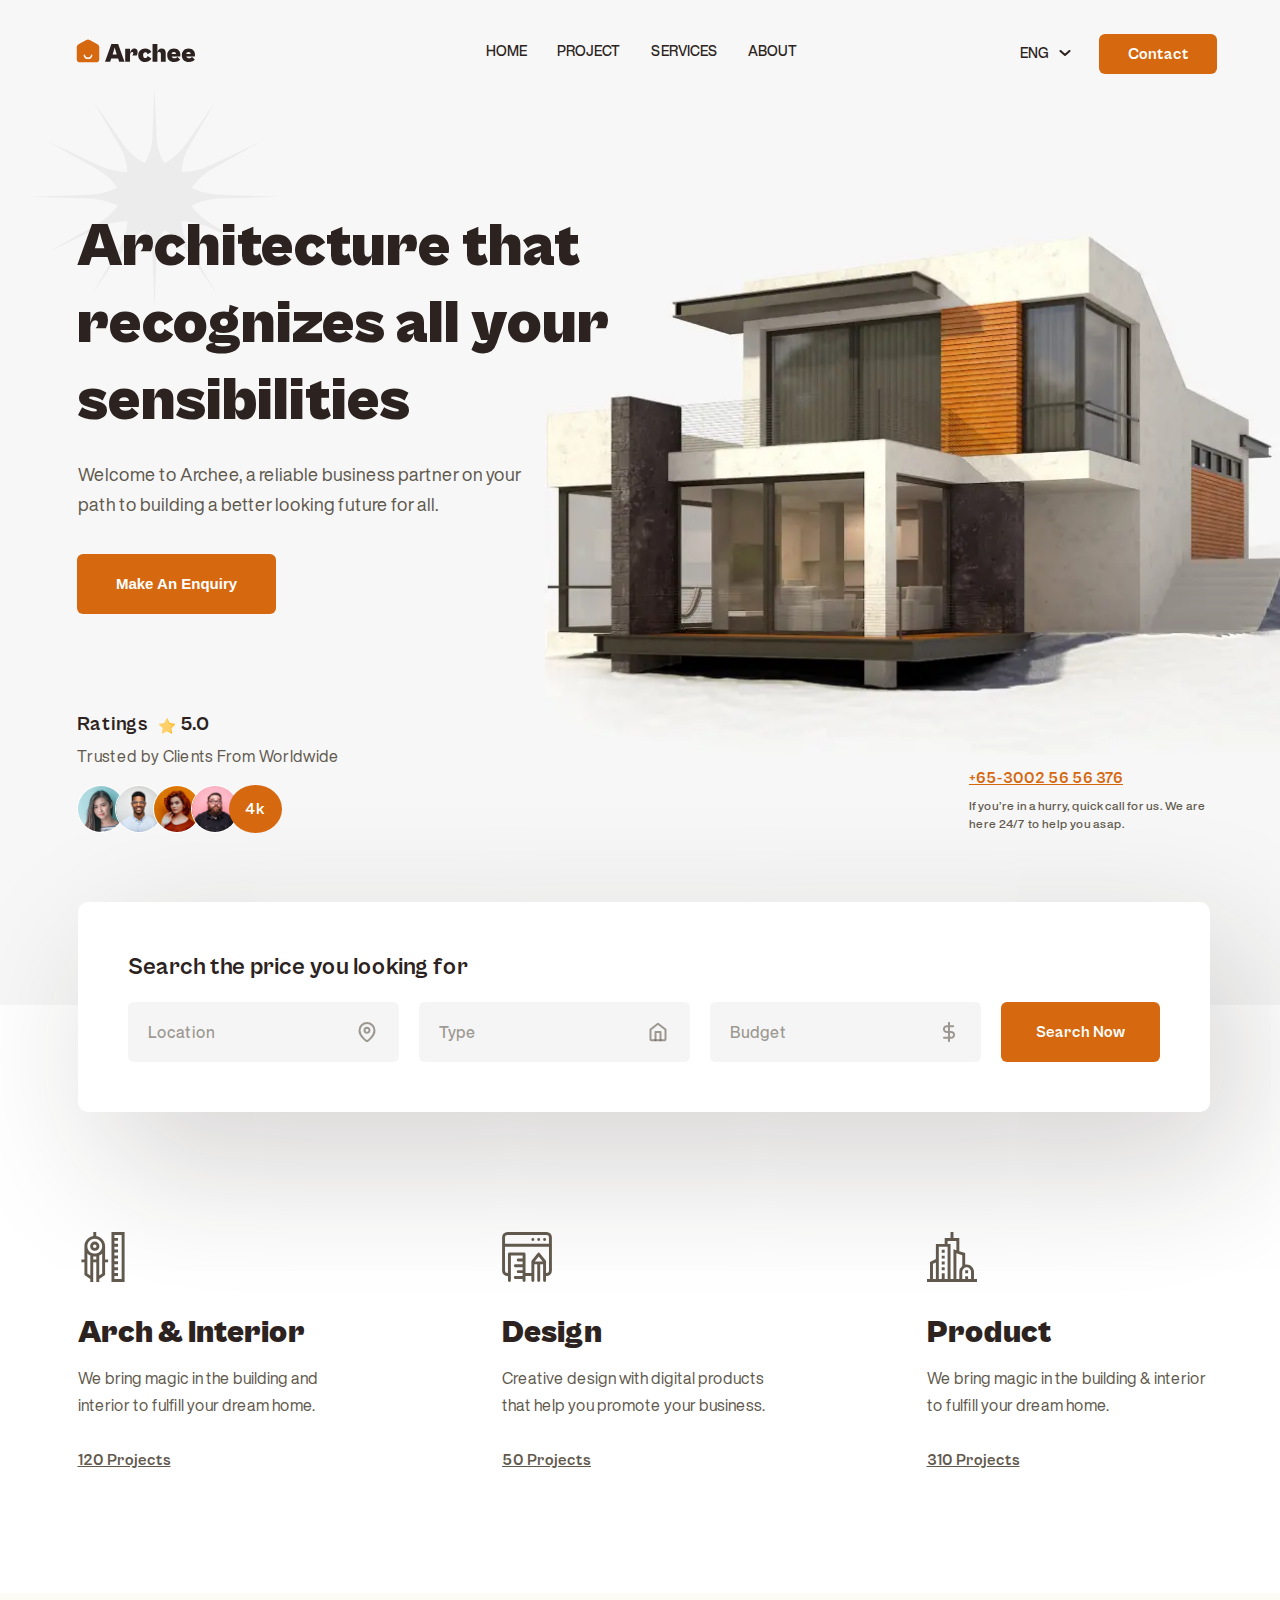
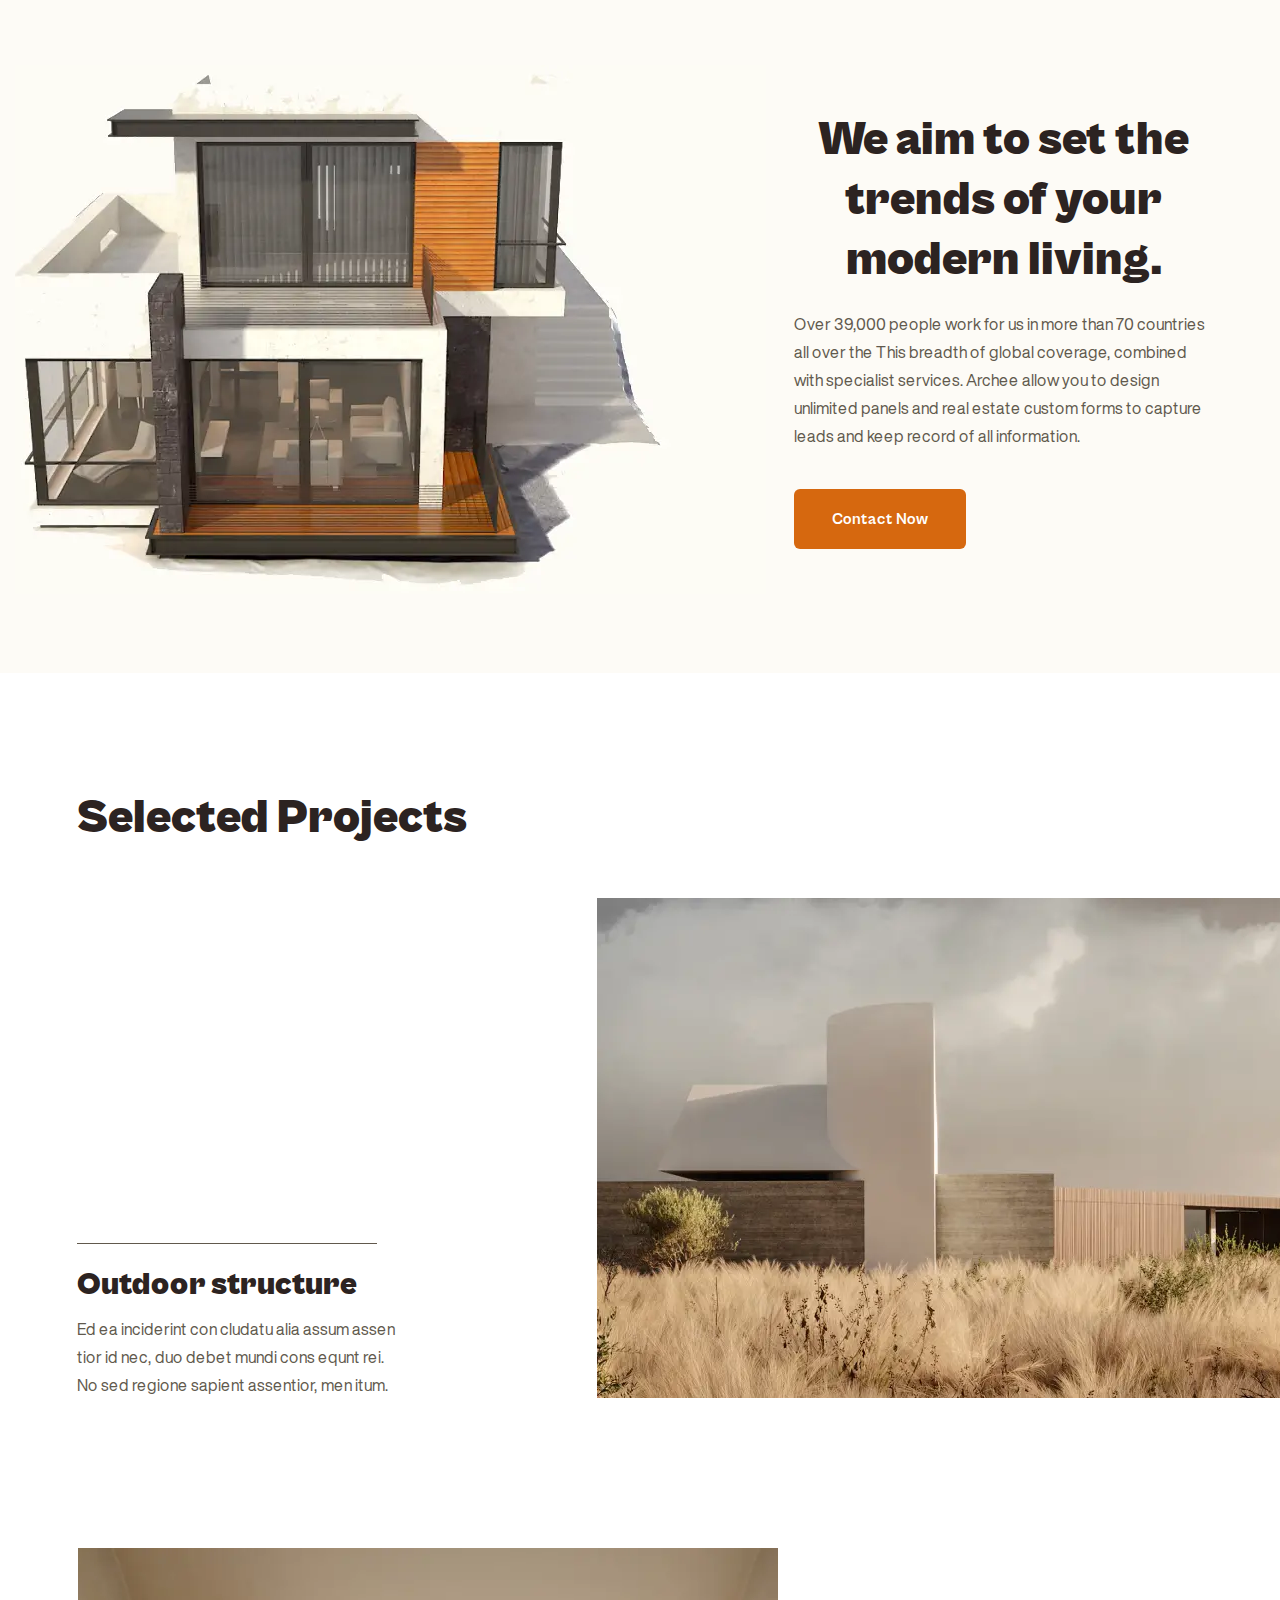
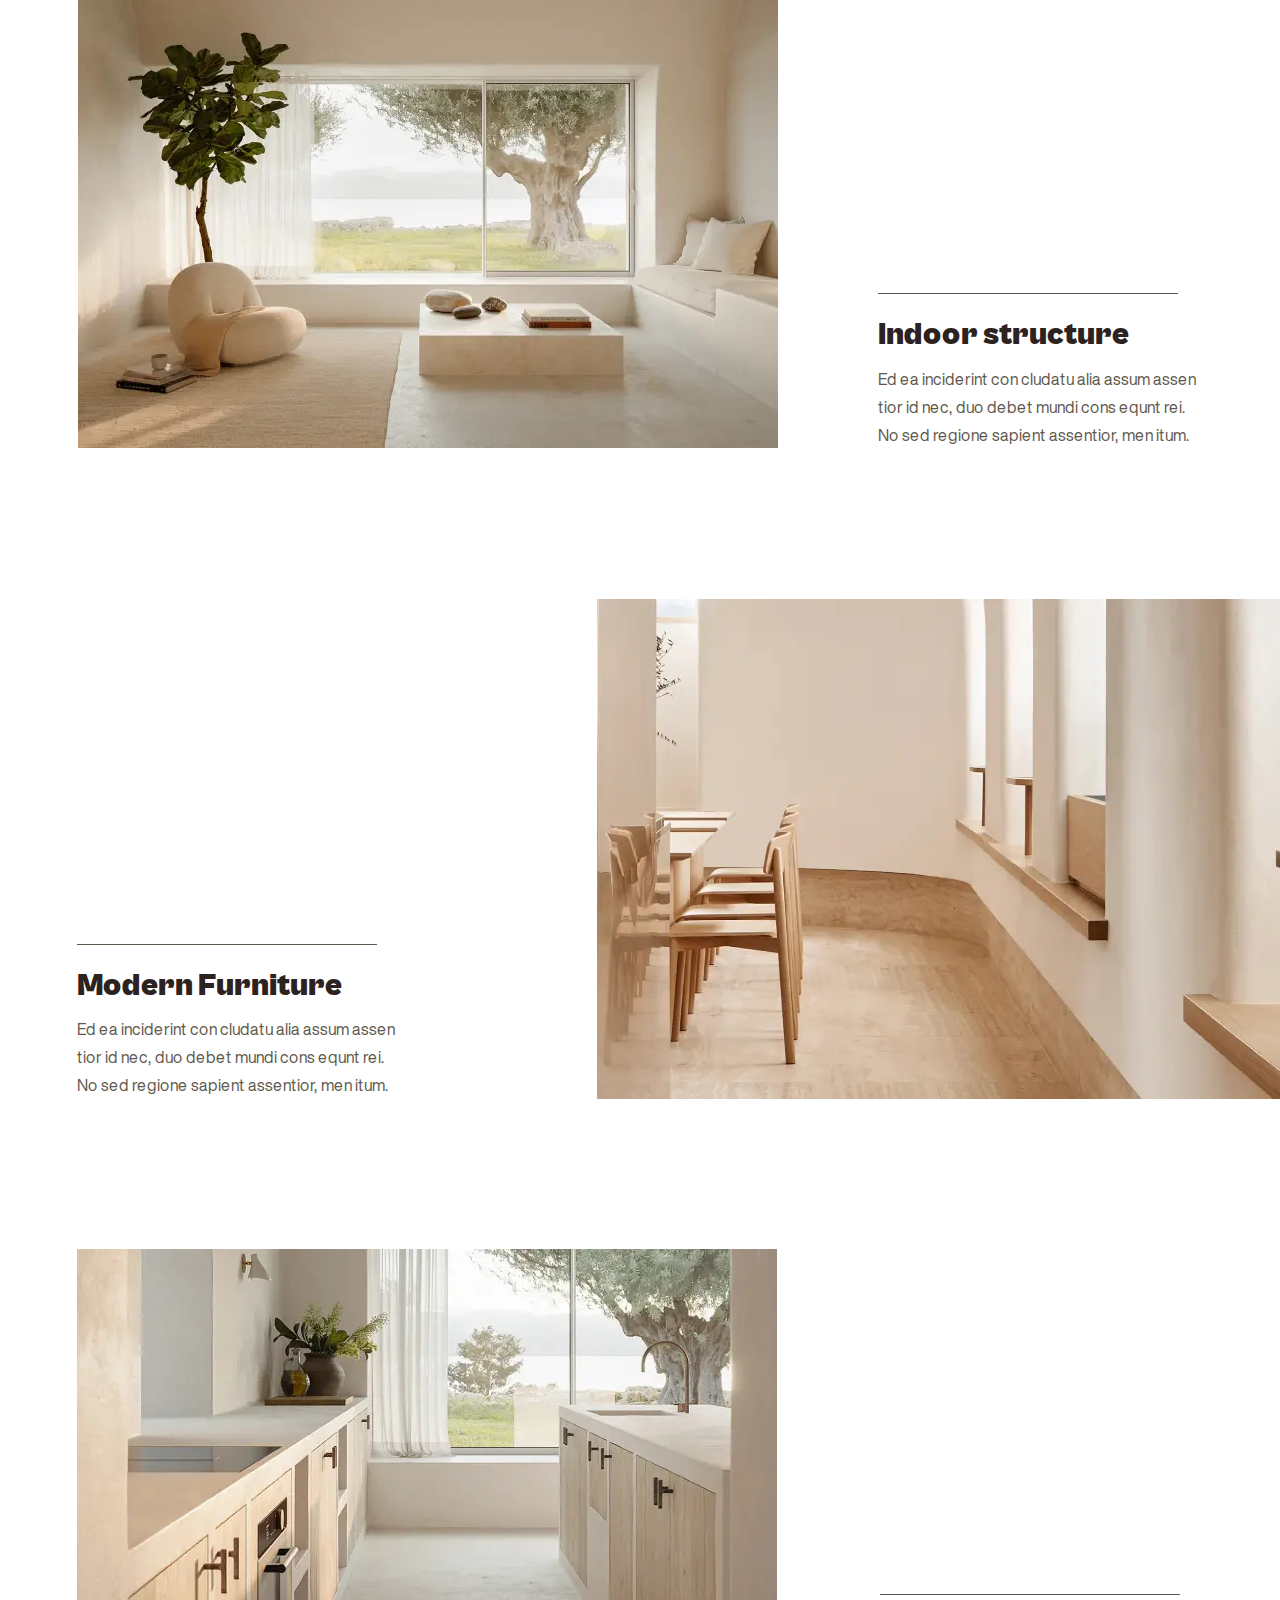
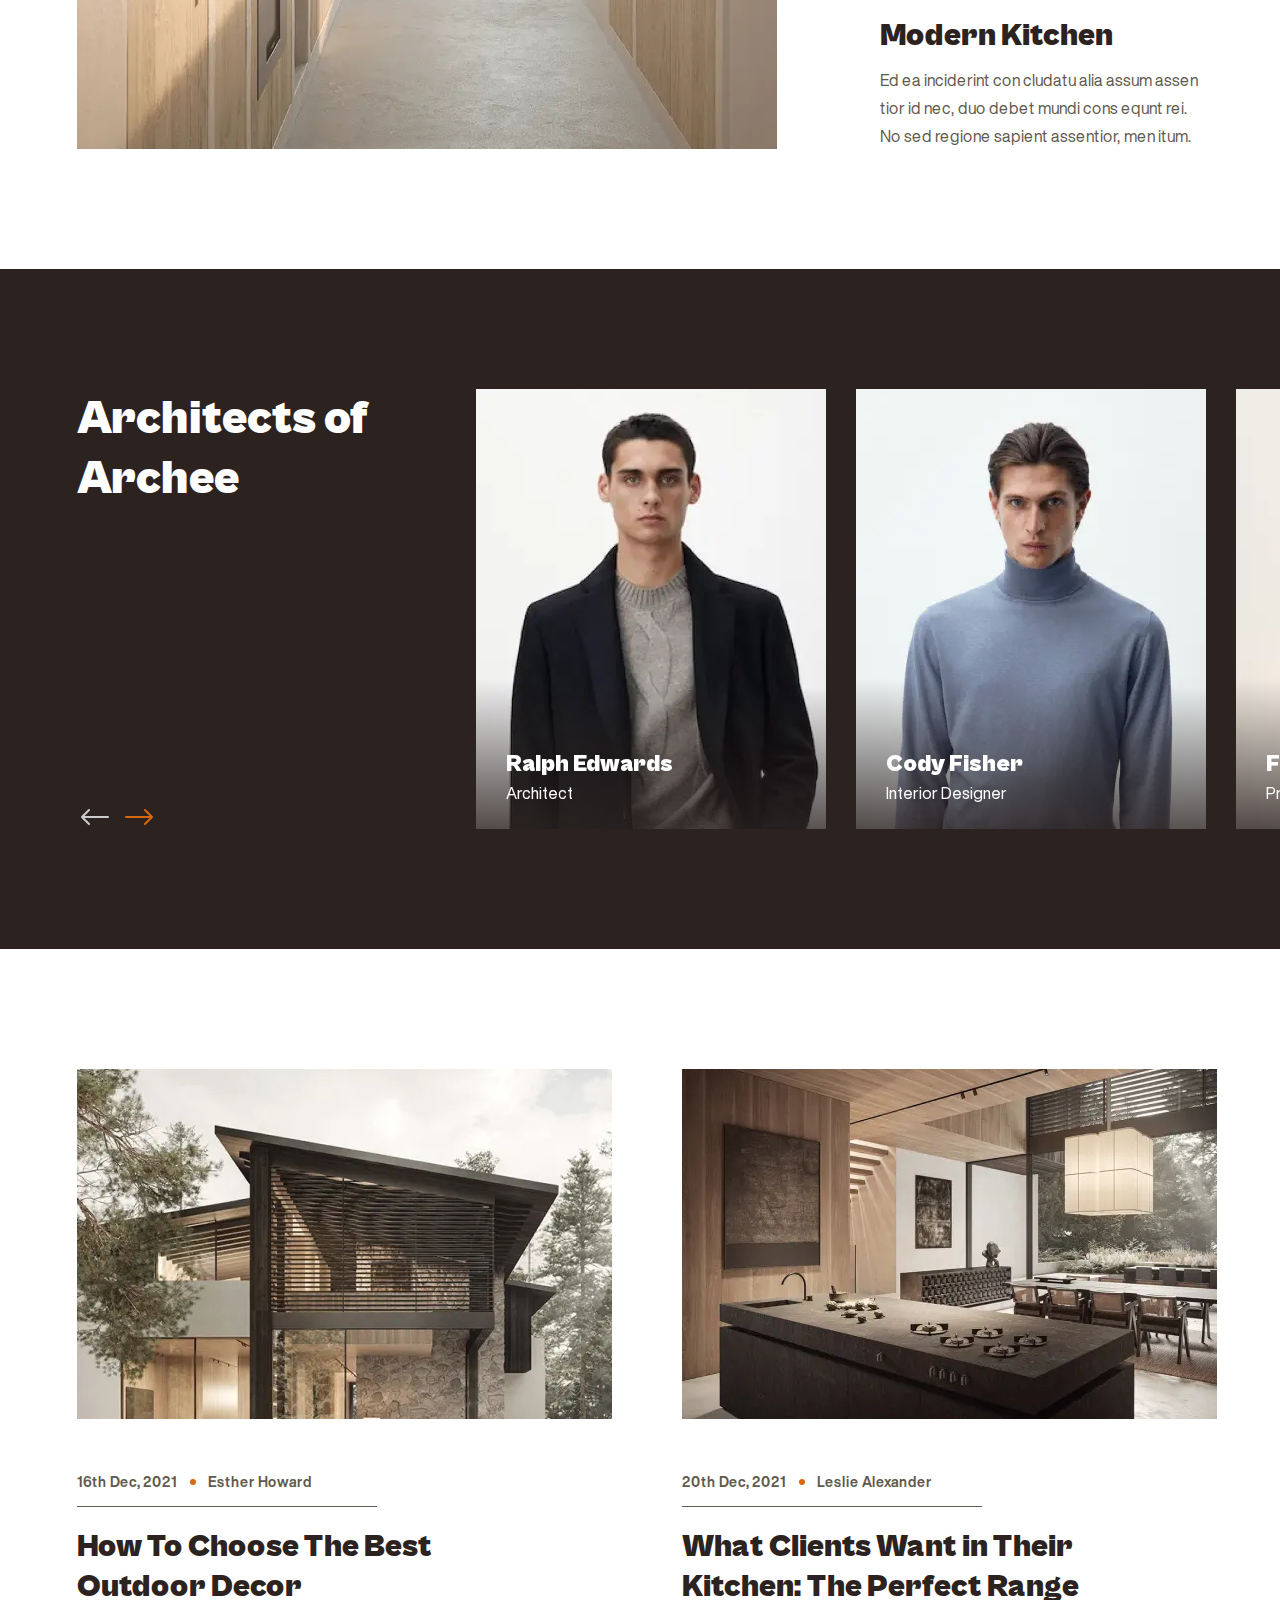
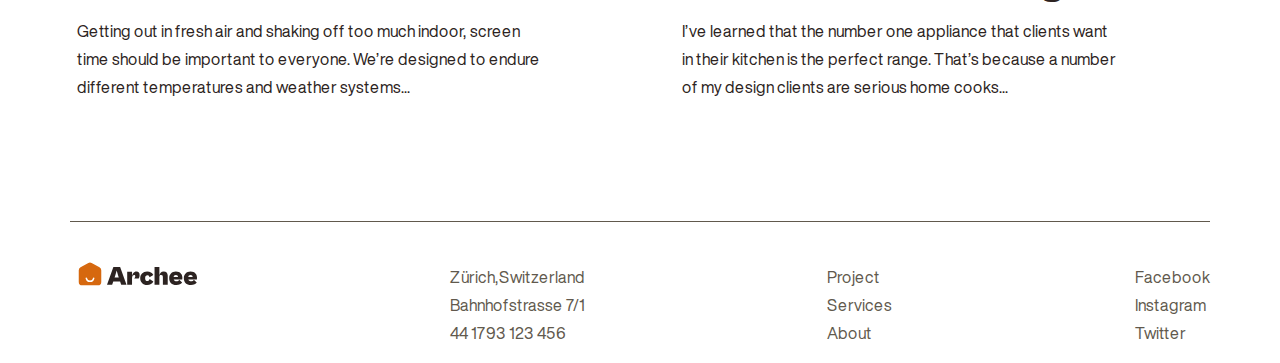
==== commit e18b0fea: "reponsive bloks" ====
--- a/index.html
+++ b/index.html
@@ -1,419 +1 @@
-<!DOCTYPE html>-<html lang="ru">--<head>-    <meta charset="UTF-8" />-    <meta http-equiv="X-UA-Compatible" content="IE=edge" />-    <meta name="viewport" content="width=device-width, initial-scale=1.0" />-    <title>Archee</title>-    <link rel="stylesheet" href="https://unpkg.com/swiper@8/swiper-bundle.min.css" />-    <link rel="stylesheet" href="css/main.min.css" />--    <link rel="icon" href="img/favicon/favicon.svg" />-    <link rel="apple-touch-icon" href="apple-touch-icon.png" />-    <link rel="manifest" href="manifest.json" />-</head>--<body>-    <div class="wrapper">-        <!-- header -->-        <header class="header">-            <div class="container header-container">-                <a href="#" class="header__logo-link">-                    <picture><source srcset="img/Logo.svg" type="image/webp"><img src="img/Logo.svg" alt="Archee" /></picture>-                </a>-                <nav class="nav-menu">-                    <ul class="nav-menu__list">-                        <li class="nav-menu__list-item">-                            <a href="#" class="nav-menu__link">home</a>-                        </li>-                        <li class="nav-menu__list-item">-                            <a href="#" class="nav-menu__link">project</a>-                        </li>-                        <li class="nav-menu__list-item">-                            <a href="#" class="nav-menu__link">services</a>-                        </li>-                        <li class="nav-menu__list-item">-                            <a href="#" class="nav-menu__link">about</a>-                        </li>-                    </ul>-                </nav>-                <div class="header-contact__block">-                    <ul class="header__leng leng">-                        <li class="leng__item">-                            <a href="#eng" class="leng__link">eng</a>-                        </li>-                        <li class="leng__item">-                            <a href="#rus" class="leng__link">rus</a>-                        </li>-                    </ul>-                    <div class="header__contact">-                        <button class="header__contact-link">Contact</button>-                    </div>-                </div>-            </div>-        </header>--        <!-- /header -->-        <main class="main">-            <!-- hero -->-            <section class="hero">-                <div class="container">-                    <!-- <div class="hero__wrapper-ministar"></div> -->-                    <div class="hero__wrapper">-                        <div class="hero__info">-                            <div class="hero__wrapper-info">-                                <h1 class="hero__wrapper-title">-                                    Architecture that recognizes all your sensibilities-                                </h1>-                                <p class="hero__text">-                                    Welcome to&nbsp;Archee, a&nbsp;reliable business partner-                                    on&nbsp;your path to&nbsp;building a&nbsp;better looking future for-                                    all.-                                </p>-                                <button class="hero__link">Make An Enquiry</button>-                            </div>-                            <div class="hero__wrapper-banner"></div>-                        </div>-                    </div>-                    <div class="hero__avatars">-                        <div class="avatars__wrapper">-                            <div class="hero__raiting">-                                <span class="hero__raiting-text">Ratings</span>-                                <span class="hero__raiting-star">-            <svg-              width="16"-              height="16"-              viewBox="0 0 16 16"-              fill="none"-              xmlns="http://www.w3.org/2000/svg"-            >-              <g clip-path="url(#clip0_2_88)">-                <path-                  d="M15.5861 5.83401L10.6434 5.11578L8.43306 0.637055C8.34453 0.457739 8.17229 0.36792 8.00006 0.36792L8.00071 13.2516L12.4208 15.5757C12.7753 15.7618 13.189 15.4611 13.1214 15.0667L12.2773 10.1437L15.8536 6.65751C16.1404 6.37807 15.982 5.89163 15.5861 5.83401Z"-                  fill="#FFB820"-                />-                <path-                  d="M11.2393 9.80665C11.2393 9.80665 12.0016 14.2503 12.0042 14.2651C12.0016 14.2648 8.06213 13.2671 8.00065 13.2516C8 13.2513 3.57923 15.5757 3.57923 15.5757C3.22478 15.7618 2.8111 15.4611 2.8787 15.0667L3.72281 10.1437L0.146464 6.65751C-0.140377 6.37807 0.0180135 5.89163 0.41399 5.83401L5.35662 5.11578L7.567 0.637055C7.65553 0.457739 7.82777 0.36792 8 0.36792L10.0021 5.99851L14.4789 6.64914L11.2393 9.80665Z"-                  fill="#FFD06A"-                />-              </g>-              <defs>-                <clipPath id="clip0_2_88">-                  <rect width="16" height="16" fill="white" />-                </clipPath>-              </defs>-            </svg>-          </span>-                                <div class="hero__raiting-number">5.0</div>-                            </div>-                            <span class="hero__avatars-subtitle">-          Trusted by&nbsp;Clients From Worldwide-        </span>-                            <div class="hero__avatar">-                                <div class="hero__avatars-bloks">-                                    <ul class="hero__avatars-list">-                                        <li class="hero__avatars-item">-                                            <picture><source srcset="img/mini-avatars/avatars-img_1.webp" type="image/webp"><img src="img/mini-avatars/avatars-img_1.png" alt="images avatars" /></picture>-                                        </li>-                                        <li class="hero__avatars-item">-                                            <picture><source srcset="img/mini-avatars/avatars-img_2.webp" type="image/webp"><img src="img/mini-avatars/avatars-img_2.png" alt="images avatars" /></picture>-                                        </li>-                                        <li class="hero__avatars-item">-                                            <picture><source srcset="img/mini-avatars/avatars-img_3.webp" type="image/webp"><img src="img/mini-avatars/avatars-img_3.png" alt="images avatars" /></picture>-                                        </li>-                                        <li class="hero__avatars-item">-                                            <picture><source srcset="img/mini-avatars/avatars-img_4.webp" type="image/webp"><img src="img/mini-avatars/avatars-img_4.png" alt="images avatars" /></picture>-                                        </li>-                                        <li class="hero__avatars-item">-                                            <div class="hero__avatars-last">4k</div>-                                        </li>-                                    </ul>-                                </div>-                            </div>-                        </div>-                        <div class="hero__phone">-                            <a href="tel:+6530025656376" class="hero__phone-link">+65-3002 56 56 376</a>-                            <p class="hero__phone-text">-                                If&nbsp;you&rsquo;re in&nbsp;a&nbsp;hurry, quick call for&nbsp;us.-                                We&nbsp;are here 24/7 to&nbsp;help you asap.-                            </p>-                        </div>-                    </div>-                </div>-            </section>--            <!-- /hero -->-            <!-- top-form -->-            <section class="search container main__search">-                <div class="search__block">-                    <h2 class="search__title">Search the price you looking for</h2>-                    <form action="#" class="search-form">-                        <input type="text" class="search-form__field search-form__field-location" placeholder="Location" />-                        <input type="text" class="search-form__field search-form__field-type" placeholder="Type" />-                        <input type="text" class="search-form__field search-form__field-budget" placeholder="Budget" />--                        <button class="btn btn_search">Search Now</button>-                    </form>-                </div>-            </section>--            <!-- /top-form -->-            <!-- products -->-            <section class="products">-                <div class="container">-                    <ul class="products__list">-                        <li class="products__list-item">-                            <picture><source srcset="img/products-icon_1.svg" type="image/webp"><img src="img/products-icon_1.svg" alt="" class="products-icons" /></picture>-                            <h3 class="products-title">Arch & Interior</h3>-                            <p class="products-text">-                                We&nbsp;bring magic in&nbsp;the building and interior to&nbsp;fulfill-                                your dream home.-                            </p>-                            <a href="#" class="products-link">120 Projects</a>-                        </li>-                        <li class="products__list-item">-                            <picture><source srcset="img/products-icon_2.svg" type="image/webp"><img src="img/products-icon_2.svg" alt="" class="products-icons" /></picture>-                            <h3 class="products-title">Design</h3>-                            <p class="products-text">-                                Creative design with digital products that help you promote your-                                business.-                            </p>-                            <a href="#" class="products-link">50 Projects</a>-                        </li>-                        <li class="products__list-item">-                            <picture><source srcset="img/products-icon_3.svg" type="image/webp"><img src="img/products-icon_3.svg" alt="" class="products-icons" /></picture>-                            <h3 class="products-title">Product</h3>-                            <p class="products-text">-                                We&nbsp;bring magic in&nbsp;the building &amp;&nbsp;interior-                                to&nbsp;fulfill your dream home.-                            </p>-                            <a href="#" class="products-link">310 Projects</a>-                        </li>-                    </ul>-                </div>-            </section>--            <!-- /products -->-            <!-- modern -->-            <section class="modern">-                <div class="container container-modern">-                    <div class="modern-list">-                        <div class="modern-list__left"></div>-                        <div class="modern-list__right">-                            <h3 class="modern-title">-                                We&nbsp;aim to&nbsp;set the trends of&nbsp;your modern living.-                            </h3>-                            <p class="modern-text">-                                Over&nbsp;39,000 people work for&nbsp;us in&nbsp;more than-                                70&nbsp;countries all over the This breadth of&nbsp;global coverage,-                                combined with specialist services. Archee allow you to&nbsp;design-                                unlimited panels and real estate custom forms to&nbsp;capture leads-                                and keep record of&nbsp;all information.-                            </p>-                            <button class="modern-btn">Contact Now</button>-                        </div>-                    </div>-                </div>-            </section>--            <!-- /modern -->-            <!-- selected -->-            <section class="selected">-                <h2 class="vhidden">Selected Projects</h2>-                <div class="container">-                    <h2 class="selected__title">Selected Projects</h2>-                    <ul class="selected__list">-                        <li class="selected__list-left">-                            <h3 class="list-title">Outdoor structure</h3>-                            <p class="list-text">-                                Ed&nbsp;ea&nbsp;inciderint con cludatu alia assum assen tior-                                id&nbsp;nec, duo debet mundi cons equnt rei. No&nbsp;sed regione-                                sapient assentior, men itum.-                            </p>-                        </li>-                        <li class="selected__list-right list-left__img">-                            <picture><source srcset="img/selected_img-1.webp" type="image/webp"><img src="img/selected_img-1.png" alt="selected-images" /></picture>-                        </li>-                    </ul>-                    <ul class="selected__list list-revers">-                        <li class="selected__list-left selected__list-two">-                            <h3 class="list-title">Indoor structure</h3>-                            <p class="list-text">-                                Ed&nbsp;ea&nbsp;inciderint con cludatu alia assum assen tior-                                id&nbsp;nec, duo debet mundi cons equnt rei. No&nbsp;sed regione-                                sapient assentior, men itum.-                            </p>-                        </li>-                        <li class="selected__list-right list-right__padding">-                            <picture><source srcset="img/selected_img-2.webp" type="image/webp"><img src="img/selected_img-2.png" alt="selected-images" /></picture>-                        </li>-                    </ul>-                    <ul class="selected__list">-                        <li class="selected__list-left">-                            <h3 class="list-title list-title__three">Modern Furniture</h3>-                            <p class="list-text list-text__three">-                                Ed&nbsp;ea&nbsp;inciderint con cludatu alia assum assen tior-                                id&nbsp;nec, duo debet mundi cons equnt rei. No&nbsp;sed regione-                                sapient assentior, men itum.-                            </p>-                        </li>-                        <li class="selected__list-right list-left__img list-left__img-three">-                            <picture><source srcset="img/selected_img-3.webp" type="image/webp"><img src="img/selected_img-3.png" alt="selected-images" /></picture>-                        </li>-                    </ul>-                    <ul class="selected__list list-revers selected__list-four">-                        <li class="selected__list-left">-                            <h3 class="list-title list-title__four">Modern Kitchen</h3>-                            <p class="list-text list-text__four">-                                Ed&nbsp;ea&nbsp;inciderint con cludatu alia assum assen tior-                                id&nbsp;nec, duo debet mundi cons equnt rei. No&nbsp;sed regione-                                sapient assentior, men itum.-                            </p>-                        </li>-                        <li class="selected__list-right list-right__padding list-right__padding-four">-                            <picture><source srcset="img/selected_img-4.webp" type="image/webp"><img src="img/selected_img-4.png" alt="selected-images" /></picture>-                        </li>-                    </ul>-                </div>-            </section>--            <!-- /selected -->-            <!-- slider -->-            <section class="arhitects">-                <div class="container arhitects__container">-                    <h2 class="arhitects__title">Architects of Archee</h2>-                    <!-- Slider main container -->-                    <div class="swiper arhitects__swiper arhitects-swiper">-                        <!-- Additional required wrapper -->-                        <ul class="swiper-wrapper arhitects-swiper__list">-                            <!-- Slides -->-                            <li class="swiper-slide arhitects-swiper__item arhitects-item">-                                <picture><source srcset="img/slide-1.webp" type="image/webp"><img src="img/slide-1.png" alt="slides images" class="arhitects-item__img" /></picture>-                                <div class="arhitects-item__info">-                                    <h3 class="arhitects-item__title title title_white title_arch">-                                        Ralph Edwards-                                    </h3>-                                    <p class="arhitects-item__post">Architect</p>-                                </div>-                            </li>-                            <li class="swiper-slide arhitects-swiper__item arhitects-item">-                                <picture><source srcset="img/slide-2.webp" type="image/webp"><img src="img/slide-2.png" alt="slides images" class="arhitects-item__img" /></picture>-                                <div class="arhitects-item__info">-                                    <h3 class="arhitects-item__title title title_white title_arch">-                                        Cody Fisher-                                    </h3>-                                    <p class="arhitects-item__post">Interior Designer</p>-                                </div>-                            </li>-                            <li class="swiper-slide arhitects-swiper__item arhitects-item">-                                <picture><source srcset="img/slide-3.webp" type="image/webp"><img src="img/slide-3.png" alt="slides images" class="arhitects-item__img" /></picture>-                                <div class="arhitects-item__info">-                                    <h3 class="arhitects-item__title title title_white title_arch">-                                        Floyd Miles-                                    </h3>-                                    <p class="arhitects-item__post">Project Manager</p>-                                </div>-                            </li>-                        </ul>-                    </div>-                    <div class="arhitects__nav arhitects-nav">-                        <button class="swiper-prev arhitects-nav__btn arhitects-nav__btn-prev">-                            вперед-                        </button>-                        <button class="swiper-next arhitects-nav__btn arhitects-nav__btn-next">-                            назад-                        </button>-                    </div>-                </div>-            </section>--            <!-- /slider -->-            <!-- best -->-            <section class="best">-                <div class="container best__container">-                    <ul class="best-list">-                        <li class="best-list__left">-                            <picture><source srcset="img/best-img_1.webp" type="image/webp"><img src="img/best-img_1.jpg" alt="images-decor" class="best-images" /></picture>-                            <div class="best-info__bloks">-                                <span class="best-info__bloks-descr">16th Dec, 2021</span>-                                <span class="best-info__bloks-icon"></span>-                                <span class="best-info__bloks-descr">Esther Howard</span>-                            </div>-                            <h3 class="best-title">How To&nbsp;Choose The Best Outdoor Decor</h3>-                            <p class="best-text">-                                Getting out in&nbsp;fresh air and shaking off too much indoor, screen-                                time should be&nbsp;important to&nbsp;everyone. We&rsquo;re designed-                                to&nbsp;endure different temperatures and weather systems...-                            </p>-                        </li>-                        <li class="best-list__right">-                            <picture><source srcset="img/best-img_2.webp" type="image/webp"><img src="img/best-img_2.jpg" alt="images-decor" class="best-images" /></picture>-                            <div class="best-info__bloks">-                                <span class="best-info__bloks-descr">20th Dec, 2021</span>-                                <span class="best-info__bloks-icon"></span>-                                <span class="best-info__bloks-descr">Leslie Alexander</span>-                            </div>-                            <h3 class="best-title">-                                What Clients Want in&nbsp;Their Kitchen: The Perfect Range-                            </h3>-                            <p class="best-text">-                                I&rsquo;ve learned that the number one appliance that clients want-                                in&nbsp;their kitchen is&nbsp;the perfect range. That&rsquo;s because-                                a&nbsp;number of&nbsp;my&nbsp;design clients are serious home cooks...-                            </p>-                        </li>-                    </ul>-                </div>-            </section>--            <!-- /best -->-        </main>-        <!-- footer -->-        <footer class="footer">-            <div class="container">-                <div class="footer-wrapper">-                    <a href="#" class="header__logo-link footer__logo-link">-                        <picture><source srcset="img/logo-footer.svg" type="image/webp"><img src="img/logo-footer.svg" alt="Archee" /></picture>-                    </a>-                    <ul class="footer-list__address">-                        <li class="footer-list__address-item">Zürich,Switzerland</li>-                        <li class="footer-list__address-item">Bahnhofstrasse 7/1</li>-                        <li class="footer-list__address-item">-                            <a href="tel:441793123456" class="footer-list__addres-item-link">44 1793 123 456</a>-                        </li>-                    </ul>-                    <ul class="footer-list__menu">-                        <li class="footer-list__menu-item">-                            <a href="#" class="footer-list__menu-item-link">Project</a>-                        </li>-                        <li class="footer-list__menu-item">-                            <a href="#" class="footer-list__menu-item-link">Services</a>-                        </li>-                        <li class="footer-list__menu-item">-                            <a href="#" class="footer-list__menu-item-link">About</a>-                        </li>-                    </ul>-                    <ul class="footer-list__social">-                        <li class="footer-list__social-item">-                            <a href="#" class="footer-list__social-item-link">Facebook</a>-                        </li>-                        <li class="footer-list__social-item">-                            <a href="#" class="footer-list__social-item-link">Instagram</a>-                        </li>-                        <li class="footer-list__social-item">-                            <a href="#" class="footer-list__social-item-link">Twitter</a>-                        </li>-                    </ul>-                </div>-            </div>-        </footer>--        <!-- /footer -->-    </div>-</body>--<script src="https://unpkg.com/swiper@8/swiper-bundle.min.js"></script>-<script src="/js/main.js"></script>--</html>+<!DOCTYPE html><html lang="ru"><head>    <meta charset="UTF-8" />    <meta http-equiv="X-UA-Compatible" content="IE=edge" />    <meta name="viewport" content="width=device-width, initial-scale=1.0" />    <title>Archee</title>    <link rel="stylesheet" href="https://unpkg.com/swiper@8/swiper-bundle.min.css" />    <link rel="stylesheet" href="css/main.min.css" />    <link rel="icon" href="img/favicon/favicon.svg" />    <link rel="apple-touch-icon" href="apple-touch-icon.png" />    <link rel="manifest" href="manifest.json" /></head><body>    <div class="wrapper">        <!-- header -->        <header class="header">            <div class="container header-container">                <a href="#" class="header__logo-link">                    <picture><source srcset="img/Logo.svg" type="image/webp"><img src="img/Logo.svg" alt="Archee" /></picture>                </a>                <div class="header__menu menu">                    <nav class="nav-menu">                        <ul class="nav-menu__list">                            <li class="nav-menu__list-item">                                <a href="#" class="nav-menu__link">home</a>                            </li>                            <li class="nav-menu__list-item">                                <a href="#" class="nav-menu__link">project</a>                            </li>                            <li class="nav-menu__list-item">                                <a href="#" class="nav-menu__link">services</a>                            </li>                            <li class="nav-menu__list-item">                                <a href="#" class="nav-menu__link">about</a>                            </li>                        </ul>                    </nav>                    <div class="header-contact__block">                        <ul class="header__leng leng">                            <li class="leng__item">                                <a href="#eng" class="leng__link">eng</a>                            </li>                            <li class="leng__item">                                <a href="#rus" class="leng__link">rus</a>                            </li>                        </ul>                        <div class="header__contact">                            <button class="header__contact-link">Contact</button>                        </div>                    </div>                    <button class="menu__close">X</button>                </div>                <button class="header__gamb gamb">Open Menu</button>            </div>        </header>        <!-- /header -->        <main class="main">            <!-- hero -->            <section class="hero">                <div class="container">                    <div class="hero__info">                        <div class="hero__wrapper-info">                            <h1 class="hero__wrapper-title">                                Architecture that recognizes all your sensibilities                            </h1>                            <p class="hero__text">                                Welcome to&nbsp;Archee, a&nbsp;reliable business partner on&nbsp;your                                path to&nbsp;building a&nbsp;better looking future for all.                            </p>                            <button class="hero__link">Make An Enquiry</button>                        </div>                    </div>                    <div class="hero__avatars">                        <div class="avatars__wrapper">                            <div class="hero__raiting">                                <span class="hero__raiting-text">Ratings</span>                                <span class="hero__raiting-star">            <svg              width="16"              height="16"              viewBox="0 0 16 16"              fill="none"              xmlns="http://www.w3.org/2000/svg"            >              <g clip-path="url(#clip0_2_88)">                <path                  d="M15.5861 5.83401L10.6434 5.11578L8.43306 0.637055C8.34453 0.457739 8.17229 0.36792 8.00006 0.36792L8.00071 13.2516L12.4208 15.5757C12.7753 15.7618 13.189 15.4611 13.1214 15.0667L12.2773 10.1437L15.8536 6.65751C16.1404 6.37807 15.982 5.89163 15.5861 5.83401Z"                  fill="#FFB820"                />                <path                  d="M11.2393 9.80665C11.2393 9.80665 12.0016 14.2503 12.0042 14.2651C12.0016 14.2648 8.06213 13.2671 8.00065 13.2516C8 13.2513 3.57923 15.5757 3.57923 15.5757C3.22478 15.7618 2.8111 15.4611 2.8787 15.0667L3.72281 10.1437L0.146464 6.65751C-0.140377 6.37807 0.0180135 5.89163 0.41399 5.83401L5.35662 5.11578L7.567 0.637055C7.65553 0.457739 7.82777 0.36792 8 0.36792L10.0021 5.99851L14.4789 6.64914L11.2393 9.80665Z"                  fill="#FFD06A"                />              </g>              <defs>                <clipPath id="clip0_2_88">                  <rect width="16" height="16" fill="white" />                </clipPath>              </defs>            </svg>          </span>                                <div class="hero__raiting-number">5.0</div>                            </div>                            <span class="hero__avatars-subtitle">          Trusted by&nbsp;Clients From Worldwide        </span>                            <div class="hero__avatar">                                <div class="hero__avatars-bloks">                                    <ul class="hero__avatars-list">                                        <li class="hero__avatars-item">                                            <picture><source srcset="img/mini-avatars/avatars-img_1.webp" type="image/webp"><img src="img/mini-avatars/avatars-img_1.png" alt="images avatars" /></picture>                                        </li>                                        <li class="hero__avatars-item">                                            <picture><source srcset="img/mini-avatars/avatars-img_2.webp" type="image/webp"><img src="img/mini-avatars/avatars-img_2.png" alt="images avatars" /></picture>                                        </li>                                        <li class="hero__avatars-item">                                            <picture><source srcset="img/mini-avatars/avatars-img_3.webp" type="image/webp"><img src="img/mini-avatars/avatars-img_3.png" alt="images avatars" /></picture>                                        </li>                                        <li class="hero__avatars-item">                                            <picture><source srcset="img/mini-avatars/avatars-img_4.webp" type="image/webp"><img src="img/mini-avatars/avatars-img_4.png" alt="images avatars" /></picture>                                        </li>                                        <li class="hero__avatars-item">                                            <div class="hero__avatars-last">4k</div>                                        </li>                                    </ul>                                </div>                            </div>                        </div>                        <div class="hero__phone">                            <a href="tel:+6530025656376" class="hero__phone-link">+65-3002 56 56 376</a>                            <p class="hero__phone-text">                                If&nbsp;you&rsquo;re in&nbsp;a&nbsp;hurry, quick call for&nbsp;us.                                We&nbsp;are here 24/7 to&nbsp;help you asap.                            </p>                        </div>                    </div>                </div>            </section>            <!-- /hero -->            <!-- top-form -->            <section class="search container main__search">                <div class="search__block">                    <h2 class="search__title">Search the price you looking for</h2>                    <form action="#" class="search-form">                        <input type="text" class="search-form__field search-form__field-location" placeholder="Location" />                        <input type="text" class="search-form__field search-form__field-type" placeholder="Type" />                        <input type="text" class="search-form__field search-form__field-budget" placeholder="Budget" />                        <button class="btn btn_search">Search Now</button>                    </form>                </div>            </section>            <!-- /top-form -->            <!-- products -->            <section class="products">                <div class="container">                    <ul class="products__list">                        <li class="products__list-item">                            <picture><source srcset="img/products-icon_1.svg" type="image/webp"><img src="img/products-icon_1.svg" alt="" class="products-icons" /></picture>                            <h3 class="products-title">Arch & Interior</h3>                            <p class="products-text">                                We&nbsp;bring magic in&nbsp;the building and interior to&nbsp;fulfill                                your dream home.                            </p>                            <a href="#" class="products-link">120 Projects</a>                        </li>                        <li class="products__list-item">                            <picture><source srcset="img/products-icon_2.svg" type="image/webp"><img src="img/products-icon_2.svg" alt="" class="products-icons" /></picture>                            <h3 class="products-title">Design</h3>                            <p class="products-text">                                Creative design with digital products that help you promote your                                business.                            </p>                            <a href="#" class="products-link">50 Projects</a>                        </li>                        <li class="products__list-item">                            <picture><source srcset="img/products-icon_3.svg" type="image/webp"><img src="img/products-icon_3.svg" alt="" class="products-icons" /></picture>                            <h3 class="products-title">Product</h3>                            <p class="products-text">                                We&nbsp;bring magic in&nbsp;the building &amp;&nbsp;interior                                to&nbsp;fulfill your dream home.                            </p>                            <a href="#" class="products-link">310 Projects</a>                        </li>                    </ul>                </div>            </section>            <!-- /products -->            <!-- modern -->            <section class="modern">                <div class="container container-modern">                    <div class="modern-list">                        <div class="modern-list__left"></div>                        <div class="modern-list__right">                            <h3 class="modern-title">                                We&nbsp;aim to&nbsp;set the trends of&nbsp;your modern living.                            </h3>                            <p class="modern-text">                                Over&nbsp;39,000 people work for&nbsp;us in&nbsp;more than                                70&nbsp;countries all over the This breadth of&nbsp;global coverage,                                combined with specialist services. Archee allow you to&nbsp;design                                unlimited panels and real estate custom forms to&nbsp;capture leads                                and keep record of&nbsp;all information.                            </p>                            <button class="modern-btn">Contact Now</button>                        </div>                    </div>                </div>            </section>            <!-- /modern -->            <!-- selected -->            <section class="selected">                <h2 class="vhidden">Selected Projects</h2>                <div class="container">                    <h2 class="selected__title">Selected Projects</h2>                    <ul class="selected-list">                        <li class="selected__list">                            <div class="selected__list-left">                                <h3 class="list-title">Outdoor structure</h3>                                <p class="list-text">                                    Ed&nbsp;ea&nbsp;inciderint con cludatu alia assum assen tior                                    id&nbsp;nec, duo debet mundi cons equnt rei. No&nbsp;sed regione                                    sapient assentior, men itum.                                </p>                            </div>                            <div class="selected__list-right list-left__img">                                <picture><source srcset="img/selected_img-1.webp" type="image/webp"><img src="img/selected_img-1.png" alt="selected-images" /></picture>                            </div>                        </li>                        <li class="selected__list list-revers">                            <div class="selected__list-left selected__list-two">                                <h3 class="list-title">Indoor structure</h3>                                <p class="list-text">                                    Ed&nbsp;ea&nbsp;inciderint con cludatu alia assum assen tior                                    id&nbsp;nec, duo debet mundi cons equnt rei. No&nbsp;sed regione                                    sapient assentior, men itum.                                </p>                            </div>                            <div class="selected__list-right list-right__padding">                                <picture><source srcset="img/selected_img-2.webp" type="image/webp"><img src="img/selected_img-2.png" alt="selected-images" /></picture>                            </div>                        </li>                        <li class="selected__list">                            <div class="selected__list-left">                                <h3 class="list-title list-title__three">Modern Furniture</h3>                                <p class="list-text list-text__three">                                    Ed&nbsp;ea&nbsp;inciderint con cludatu alia assum assen tior                                    id&nbsp;nec, duo debet mundi cons equnt rei. No&nbsp;sed regione                                    sapient assentior, men itum.                                </p>                            </div>                            <div class="selected__list-right list-left__img list-left__img-three">                                <picture><source srcset="img/selected_img-3.webp" type="image/webp"><img src="img/selected_img-3.png" alt="selected-images" /></picture>                            </div>                        </li>                        <li class="selected__list list-revers selected__list-four">                            <div class="selected__list-left">                                <h3 class="list-title list-title__four">Modern Kitchen</h3>                                <p class="list-text list-text__four">                                    Ed&nbsp;ea&nbsp;inciderint con cludatu alia assum assen tior                                    id&nbsp;nec, duo debet mundi cons equnt rei. No&nbsp;sed regione                                    sapient assentior, men itum.                                </p>                            </div>                            <div class="selected__list-right list-right__padding list-right__padding-four">                                <picture><source srcset="img/selected_img-4.webp" type="image/webp"><img src="img/selected_img-4.png" alt="selected-images" /></picture>                            </div>                        </li>                    </ul>                </div>            </section>            <!-- /selected -->            <!-- slider -->            <section class="arhitects">                <div class="container arhitects__container">                    <h2 class="arhitects__title">Architects of Archee</h2>                    <!-- Slider main container -->                    <div class="swiper arhitects__swiper arhitects-swiper">                        <!-- Additional required wrapper -->                        <ul class="swiper-wrapper arhitects-swiper__list">                            <!-- Slides -->                            <li class="swiper-slide arhitects-swiper__item arhitects-item">                                <picture><source srcset="img/slide-1.webp" type="image/webp"><img src="img/slide-1.png" alt="slides images" class="arhitects-item__img" /></picture>                                <div class="arhitects-item__info">                                    <h3 class="arhitects-item__title title title_white title_arch">                                        Ralph Edwards                                    </h3>                                    <p class="arhitects-item__post">Architect</p>                                </div>                            </li>                            <li class="swiper-slide arhitects-swiper__item arhitects-item">                                <picture><source srcset="img/slide-2.webp" type="image/webp"><img src="img/slide-2.png" alt="slides images" class="arhitects-item__img" /></picture>                                <div class="arhitects-item__info">                                    <h3 class="arhitects-item__title title title_white title_arch">                                        Cody Fisher                                    </h3>                                    <p class="arhitects-item__post">Interior Designer</p>                                </div>                            </li>                            <li class="swiper-slide arhitects-swiper__item arhitects-item">                                <picture><source srcset="img/slide-3.webp" type="image/webp"><img src="img/slide-3.png" alt="slides images" class="arhitects-item__img" /></picture>                                <div class="arhitects-item__info">                                    <h3 class="arhitects-item__title title title_white title_arch">                                        Floyd Miles                                    </h3>                                    <p class="arhitects-item__post">Project Manager</p>                                </div>                            </li>                        </ul>                    </div>                    <div class="arhitects__nav arhitects-nav">                        <button class="swiper-prev arhitects-nav__btn arhitects-nav__btn-prev">                            вперед                        </button>                        <button class="swiper-next arhitects-nav__btn arhitects-nav__btn-next">                            назад                        </button>                    </div>                </div>            </section>            <!-- /slider -->            <!-- best -->            <section class="best">                <div class="container best__container">                    <ul class="best-list">                        <li class="best-list__left">                            <picture><source srcset="img/best-img_1.webp" type="image/webp"><img src="img/best-img_1.jpg" alt="images-decor" class="best-images" /></picture>                            <div class="best-list__info-block">                                <span class="best-list__info-block-descr">16th Dec, 2021</span>                                <span class="best-list__info-block-icon"></span>                                <span class="best-list__info-block-descr">Esther Howard</span>                            </div>                            <h3 class="best-list__title">                                How To&nbsp;Choose The Best Outdoor Decor                            </h3>                            <p class="best-list__text">                                Getting out in&nbsp;fresh air and shaking off too much indoor, screen                                time should be&nbsp;important to&nbsp;everyone. We&rsquo;re designed                                to&nbsp;endure different temperatures and weather systems...                            </p>                        </li>                        <li class="best-list__right">                            <picture><source srcset="img/best-img_2.webp" type="image/webp"><img src="img/best-img_2.jpg" alt="images-decor" class="best-images" /></picture>                            <div class="best-list__info-block">                                <span class="best-list__info-block-descr">20th Dec, 2021</span>                                <span class="best-list__info-block-icon"></span>                                <span class="best-list__info-block-descr">Leslie Alexander</span>                            </div>                            <h3 class="best-list__title">                                What Clients Want in&nbsp;Their Kitchen: The Perfect Range                            </h3>                            <p class="best-list__text">                                I&rsquo;ve learned that the number one appliance that clients want                                in&nbsp;their kitchen is&nbsp;the perfect range. That&rsquo;s because                                a&nbsp;number of&nbsp;my&nbsp;design clients are serious home cooks...                            </p>                        </li>                    </ul>                </div>            </section>            <!-- /best -->        </main>        <!-- footer -->        <footer class="footer">            <div class="container">                <div class="footer-wrapper">                    <a href="#" class="header__logo-link footer__logo-link">                        <picture><source srcset="img/logo-footer.svg" type="image/webp"><img src="img/logo-footer.svg" alt="Archee" /></picture>                    </a>                    <ul class="footer-list__address">                        <li class="footer-list__address-item">Zürich,Switzerland</li>                        <li class="footer-list__address-item">Bahnhofstrasse 7/1</li>                        <li class="footer-list__address-item">                            <a href="tel:441793123456" class="footer-list__addres-item-link">44 1793 123 456</a>                        </li>                    </ul>                    <ul class="footer-list__menu">                        <li class="footer-list__menu-item">                            <a href="#" class="footer-list__menu-item-link">Project</a>                        </li>                        <li class="footer-list__menu-item">                            <a href="#" class="footer-list__menu-item-link">Services</a>                        </li>                        <li class="footer-list__menu-item">                            <a href="#" class="footer-list__menu-item-link">About</a>                        </li>                    </ul>                    <ul class="footer-list__social">                        <li class="footer-list__social-item">                            <a href="#" class="footer-list__social-item-link">Facebook</a>                        </li>                        <li class="footer-list__social-item">                            <a href="#" class="footer-list__social-item-link">Instagram</a>                        </li>                        <li class="footer-list__social-item">                            <a href="#" class="footer-list__social-item-link">Twitter</a>                        </li>                    </ul>                </div>            </div>        </footer>        <!-- /footer -->    </div></body><script src="https://unpkg.com/swiper@8/swiper-bundle.min.js"></script><script src="/js/main.js"></script></html>--- a/css/main.min.css
+++ b/css/main.min.css
@@ -1 +1 @@
-@font-face{font-family:"Cabinet Grotesk";font-weight:700;font-style:normal;src:url(../font/CabinetGrotesk/CabinetGrotesk-Bold.eot);src:local("Cabinet Grotesk"),url(../font/CabinetGrotesk/CabinetGrotesk-Bold.eot?#iefix) format("embedded-opentype"),url(../font/CabinetGrotesk/CabinetGrotesk-Bold.woff2) format("woff2"),url(../font/CabinetGrotesk/CabinetGrotesk-Bold.woff) format("woff"),url(../font/CabinetGrotesk/CabinetGrotesk-Bold.ttf) format("truetype")}@font-face{font-family:"Cabinet Grotesk";font-weight:900;font-style:normal;src:url(../font/CabinetGrotesk/CabinetGrotesk-Black.eot);src:local("Cabinet Grotesk"),url(../font/CabinetGrotesk/CabinetGrotesk-Black.eot?#iefix) format("embedded-opentype"),url(../font/CabinetGrotesk/CabinetGrotesk-Black.woff2) format("woff2"),url(../font/CabinetGrotesk/CabinetGrotesk-Black.woff) format("woff"),url(../font/CabinetGrotesk/CabinetGrotesk-Black.ttf) format("truetype")}@font-face{font-family:"Helvetica Now Display";font-weight:400;font-style:normal;src:url(../font/HelveticaNowDisplay/HelveticaNowDisplay-Regular.eot);src:local("Helvetica Now Display"),url(../font/HelveticaNowDisplay/HelveticaNowDisplay-Regular.eot?#iefix) format("embedded-opentype"),url(../font/HelveticaNowDisplay/HelveticaNowDisplay-Regular.woff2) format("woff2"),url(../font/HelveticaNowDisplay/HelveticaNowDisplay-Regular.woff) format("woff"),url(../font/HelveticaNowDisplay/HelveticaNowDisplay-Regular.ttf) format("truetype")}@font-face{font-family:"Helvetica Now Display";font-weight:500;font-style:normal;src:url(../font/HelveticaNowDisplay/HelveticaNowDisplay-Medium.eot);src:local("Helvetica Now Display"),url(../font/HelveticaNowDisplay/HelveticaNowDisplay-Medium.eot?#iefix) format("embedded-opentype"),url(../font/HelveticaNowDisplay/HelveticaNowDisplay-Medium.woff2) format("woff2"),url(../font/HelveticaNowDisplay/HelveticaNowDisplay-Medium.woff) format("woff"),url(../font/HelveticaNowDisplay/HelveticaNowDisplay-Medium.ttf) format("truetype")}@font-face{font-family:"Helvetica Now Display";font-weight:700;font-style:normal;src:url(../font/HelveticaNowDisplay/HelveticaNowDisplay-Bold.eot);src:local("Helvetica Now Display"),url(../font/HelveticaNowDisplay/HelveticaNowDisplay-Bold.eot?#iefix) format("embedded-opentype"),url(../font/HelveticaNowDisplay/HelveticaNowDisplay-Bold.woff2) format("woff2"),url(../font/HelveticaNowDisplay/HelveticaNowDisplay-Bold.woff) format("woff"),url(../font/HelveticaNowDisplay/HelveticaNowDisplay-Bold.ttf) format("truetype")}*,::after,::before{-webkit-box-sizing:border-box;box-sizing:border-box}body,html{padding:0;margin:0;min-height:100vh;overflow-x:hidden;background-color:#f7f7f7;font-family:"Helvetica Now Display";font-weight:400;font-style:normal;font-size:16px;line-height:1.75}.vhidden{position:absolute;width:1px;height:1px;margin:-1px;border:0;padding:0;clip:rect(0 0 0 0);overflow:hidden}img{max-width:100%}.wrapper{max-width:1440px;min-width:280px;min-height:100%;margin:0 auto;overflow-x:hidden;background-color:#fff;color:#61594d}.container{max-width:1170px;padding-left:15px;padding-right:15px;margin:0 auto}.footer{margin-top:120px}.footer-wrapper{padding-top:25px;display:-webkit-box;display:-ms-flexbox;display:flex;-webkit-box-pack:justify;-ms-flex-pack:justify;justify-content:space-between;border-top:1px solid #61594d;background-repeat:no-repeat}.footer__logo-link{margin:0;padding:13px 0 0 2px}.footer-list__address{max-width:170px;padding:0 0 0 10px}.footer-list__address-item{list-style:none;padding:0;margin:0;font-family:"Helvetica Now Display";font-weight:400;font-style:normal;font-size:16px;line-height:1.75;color:#61594d}.footer-list__address-item:last-child{padding-bottom:0}.footer-list__addres-item-link{text-decoration:none;border:0;font-family:"Helvetica Now Display";font-weight:400;font-style:normal;font-size:16px;line-height:1.75;color:#61594d}.footer-list__menu{max-width:170px;padding:0}.footer-list__menu-item{list-style:none;padding:0;margin:0}.footer-list__menu-item-link{text-decoration:none;border:0;font-family:"Helvetica Now Display";font-weight:400;font-style:normal;font-size:16px;line-height:1.75;color:#61594d}.footer-list__social{max-width:170px;padding:0}.footer-list__social-item{list-style:none;padding:0;margin:0}.footer-list__social-item-link{text-decoration:none;border:0;font-family:"Helvetica Now Display";font-weight:400;font-style:normal;font-size:16px;line-height:1.75;color:#61594d}.header{padding-top:33px;padding-bottom:16.22px;background-color:#f7f7f7}.header-container{display:-webkit-box;display:-ms-flexbox;display:flex;-webkit-box-align:center;-ms-flex-align:center;align-items:center;-webkit-box-pack:justify;-ms-flex-pack:justify;justify-content:space-between}.header__logo-link{display:inline-block;margin-top:2px;margin-left:6px}.nav-menu{padding-bottom:7px;margin-right:-77px}.nav-menu__list{display:-webkit-box;display:-ms-flexbox;display:flex;-webkit-box-align:center;-ms-flex-align:center;align-items:center;list-style:none;padding:0;margin:0}.nav-menu__list-item{padding-right:30px}.nav-menu__list-item:last-child{padding-right:0}.nav-menu__list .nav-menu__link{text-decoration:none;border:0;font-family:inherit;font-weight:500;font-size:14px;line-height:1.4285714286;text-transform:uppercase;color:#2c2321;-webkit-transition:.3s ease-in-out;-o-transition:.3s ease-in-out;transition:.3s ease-in-out}.nav-menu__list .nav-menu__link:hover{text-decoration:underline}.header-contact__block{display:-webkit-box;display:-ms-flexbox;display:flex;-webkit-box-align:center;-ms-flex-align:center;align-items:center}.header__button-btn,.header__contact-link{text-decoration:none;display:inline-block;border:0;cursor:pointer}.header__button-btn{background-color:transparent;font-size:14px;font-weight:500;text-transform:uppercase;color:#2c2321;padding:0 0 12px;margin-left:-80px}.header__contact-link{padding:0;font-family:"Cabinet Grotesk";font-style:normal;color:#fff;background-color:#d6680f;border-radius:6px;font-weight:700;font-size:16px;line-height:1.25;width:118px;height:40px;-webkit-transition:.3s ease-in-out;-o-transition:.3s ease-in-out;transition:.3s ease-in-out;margin-right:-7px}.header__contact-link:hover{background-color:#f7f7f7;color:#d6680f;border:2px solid #d6680f}.leng{list-style:none;padding:0;margin:0}.leng__link{text-decoration:none;border:0;font-family:"Helvetica Now Display";font-weight:500;font-style:normal;font-size:14px;line-height:1.5;color:#2c2321;text-transform:uppercase}.leng__item{display:none}.leng__item:first-child{display:-webkit-box;display:-ms-flexbox;display:flex;-webkit-box-align:center;-ms-flex-align:center;align-items:center}.leng__item:first-child::after{display:table;content:"";width:12px;height:7px;background:url(../img/mini-arrow.svg) no-repeat;margin-left:10px}.leng:hover .leng__item{display:-webkit-box;display:-ms-flexbox;display:flex}.leng:hover .leng__item::after{-webkit-transform:rotate(180deg);-ms-transform:rotate(180deg);transform:rotate(180deg)}.header__leng{margin-top:-5px;display:block;margin-right:28px}.hero{background-color:#f7f7f7;padding-bottom:172px}.hero__info,.hero__wrapper{position:relative}.hero__wrapper::before{content:url(../img/star-combo-4.svg);position:absolute;left:-118px}.hero__info{display:-webkit-box;display:-ms-flexbox;display:flex}.hero__wrapper-title{margin:0;max-width:748px;min-height:355px;font-family:"Cabinet Grotesk",sans-serif;font-weight:900;font-size:62px;line-height:1.2419354839;color:#2c2321;padding-top:121px;padding-left:7px}.hero__text{max-width:452px;font-weight:400;margin:0;font-size:18px;line-height:1.6666666667;color:#61594d;padding:15px 0 35px 8px}.hero__link{width:199px;height:60px;text-decoration:none;display:inline-block;border:0;padding:0;cursor:pointer;font-weight:700;line-height:.8;font-size:15px;color:#fff;background-color:#d6680f;border-radius:6px;margin-left:7px;-webkit-transition:.3s ease-in-out;-o-transition:.3s ease-in-out;transition:.3s ease-in-out}.hero__link:hover,.modern-btn:hover{background-color:#f7f7f7;color:#d6680f;border:2px solid #d6680f}.hero__wrapper-banner{margin:0;max-width:838px;min-height:600px}.hero__wrapper-banner::after{content:url(../img/3D-modern-house.png);position:absolute;top:121px;left:560px}.hero__raiting{display:-webkit-box;display:-ms-flexbox;display:flex}.hero__raiting-text{font-family:"Cabinet Grotesk",sans-serif;font-weight:700;font-size:20px;line-height:1.1;letter-spacing:.02em;color:#2c2321;padding-right:10px;padding-bottom:5px}.hero__raiting-star{padding-right:5px}.hero__raiting-number{font-family:"Cabinet Grotesk",sans-serif;font-weight:700;font-size:20px;line-height:1.1;color:#2c2321}.hero__avatars{display:-webkit-box;display:-ms-flexbox;display:flex;-webkit-box-align:center;-ms-flex-align:center;align-items:center;-webkit-box-pack:justify;-ms-flex-pack:justify;justify-content:space-between;padding-top:25px;padding-left:7px}.hero__avatars-subtitle{display:inline-block;line-height:8px;letter-spacing:.02em;color:#61594d}.hero__avatars-bloks,.hero__avatars-list{display:-webkit-box;display:-ms-flexbox;display:flex}.hero__avatars-bloks{padding-top:15px}.hero__avatars-list{list-style:none;padding:0;margin:0}.hero__avatars-item img{display:block;width:48px;height:48px;border:1.5px solid #fff;border-radius:50%}.hero__avatars-item{margin-right:-10px}.hero__avatars-last{background-color:#d6680f;padding:16px;border-radius:50%;font-family:"Cabinet Grotesk",sans-serif;font-weight:700;font-size:16px;line-height:16px;letter-spacing:.02em;color:#fff;text-align:center}.hero__phone{margin-right:-8px}.hero__phone-link{text-decoration:none;border:0;display:inline-block;font-family:"Cabinet Grotesk",sans-serif;font-weight:700;font-size:16px;line-height:20px;-webkit-text-decoration-line:underline;text-decoration-line:underline;color:#d6680f;padding-top:55px}.hero__phone-text{display:block;max-width:249px;font-weight:500;font-size:12px;line-height:1.5;color:#61594d;margin:6px 0 0}.main__search{margin-top:-103px}.modern{min-height:680px;background-color:#fdfbf6}.container-modern{max-width:1289px}.modern-list{display:-webkit-box;display:-ms-flexbox;display:flex;-webkit-box-align:center;-ms-flex-align:center;align-items:center;padding-top:72px}.modern-list__left{width:833px;height:531px;background-image:url(../img/modern-house.png);background-repeat:no-repeat;background-size:cover;background-position-x:-82px;background-position-y:-2px}.modern-list__right{max-width:419px;min-height:440px;margin-right:52px}.modern-title{padding:0;font-family:"Cabinet Grotesk",sans-serif;font-weight:900;font-size:48px;line-height:60px;color:#2c2321;margin:0}.modern-text{margin:0;line-height:28px;color:#61594d;padding:20px 0 39px}.modern-btn{text-decoration:none;display:inline-block;border:0;padding:0;cursor:pointer;width:172px;height:60px;background-color:#d6680f;border-radius:6px;color:#fff;font-family:"Cabinet Grotesk",sans-serif;font-weight:700;font-size:16px;line-height:1.25;-webkit-transition:.3s ease-in-out;-o-transition:.3s ease-in-out;transition:.3s ease-in-out}.modern-btn:hover{background-color:#fff}.products{margin-top:120px;margin-bottom:120px;padding-left:15px}.products__list{list-style:none;padding:0;margin:0;display:-webkit-box;display:-ms-flexbox;display:flex;-webkit-box-align:center;-ms-flex-align:center;align-items:center;-webkit-box-pack:justify;-ms-flex-pack:justify;justify-content:space-between}.products__list-item{max-width:291px}.products-title{font-family:"Cabinet Grotesk",sans-serif;font-weight:900;font-size:32px;line-height:.7;color:#2c2321;margin-bottom:0;padding-bottom:4px}.products-link,.products-text{font-size:16px;line-height:1.7;color:#61594d}.products-link{display:inline-block;font-family:"Cabinet Grotesk",sans-serif;line-height:1.25;-webkit-transition:.3s ease-in-out;-o-transition:.3s ease-in-out;transition:.3s ease-in-out;margin-top:15px}.products-link:hover{color:#d6680f}.selected{padding-top:115px}.selected__title{margin:0;font-family:"Cabinet Grotesk";font-weight:900;font-style:normal;font-size:48px;line-height:1.25;color:#2c2321;padding:0 0 50px 7px}.selected__list{list-style:none;margin:0;display:-webkit-box;display:-ms-flexbox;display:flex;padding:0 0 138px}.selected__list-left{max-width:330px;margin-top:auto}.selected__list-two{margin-right:9px}.selected__list-four{padding-bottom:112px}.list-title{display:block;margin:0;font-family:"Cabinet Grotesk";font-style:normal;font-weight:900;font-size:32px;line-height:1.25;color:#2c2321;padding:0 0 10px 7px}.list-title::before{display:block;content:url(../img/line-icon.svg);margin-bottom:10px}.list-title__three{padding-left:7px;padding-bottom:9px}.list-title__four{padding-left:0;padding-bottom:10px}.list-text{margin:0;font-size:16px;line-height:1.75;color:#61594d;padding:0 0 7px 7px}.list-text__three{padding-bottom:8px}.list-text__four{padding-left:0}.list-left__img img{margin-left:197px}.list-left__img-three{margin-top:5px}.list-revers{-webkit-box-orient:horizontal;-webkit-box-direction:reverse;-ms-flex-direction:row-reverse;flex-direction:row-reverse}.list-right__padding{margin-right:93px;padding-top:4px}.list-right__padding-four{margin-right:103px}.arhitects,.slider{background-color:#2c2321}.slider{min-height:680px}.arhitects{padding-top:120px;padding-bottom:112px}.arhitects__container{display:-webkit-box;display:-ms-flexbox;display:flex;-webkit-box-align:start;-ms-flex-align:start;align-items:flex-start;position:relative}.arhitects__title{margin:0;font-family:"Cabinet Grotesk";font-style:normal;font-size:48px;line-height:1.25;font-weight:900;color:#fff;max-width:396px;padding:0 0 0 7px}.arhitects__swiper,.arhitects__title{-ms-flex-negative:0;flex-shrink:0}.arhitects__nav{position:absolute;bottom:0;left:22px}.arhitects-swiper__list{list-style:none;padding:0;display:-webkit-box;display:-ms-flexbox;display:flex;margin:0 0 0 10px}.arhitects-swiper__item{-ms-flex-preferred-size:350px;flex-basis:350px;margin-right:30px}.arhitects-item{position:relative}.arhitects-item__info{position:absolute;top:0;bottom:0;left:0;right:0;padding:30px;background:-o-linear-gradient(88.54deg,rgba(44,35,33,.9) -2.39%,rgba(44,35,33,0) 34.73%,rgba(44,35,33,0) 49.63%);background:linear-gradient(1.46deg,rgba(44,35,33,.9) -2.39%,rgba(44,35,33,0) 34.73%,rgba(44,35,33,0) 49.63%);display:-webkit-box;display:-ms-flexbox;display:flex;-webkit-box-orient:vertical;-webkit-box-direction:normal;-ms-flex-direction:column;flex-direction:column;-webkit-box-pack:end;-ms-flex-pack:end;justify-content:flex-end}.arhitects-item__title{font-family:"Cabinet Grotesk";font-style:normal;font-size:24px;line-height:1.25;font-weight:900}.arhitects-item__post,.arhitects-item__title{padding:0;margin:0;color:#fff}.arhitects-nav__btn{text-decoration:none;display:inline-block;background-color:transparent;border:0;padding:0;cursor:pointer;font-size:0;margin-right:7px}.arhitects-nav__btn::before{display:table;width:35px;height:24px}.arhitects-nav__btn-prev::before{content:url(../img/arrow-right.svg)}.arhitects-nav__btn-next::before{content:url(../img/arrow-next.svg)}.arhitects-nav__btn:hover{opacity:.8}.search__block{background-color:#fff;-webkit-box-shadow:30px 50px 150px rgba(39,31,26,.2);box-shadow:30px 50px 150px rgba(39,31,26,.2);border-radius:10px;padding:50px;margin-left:8px}.search__title{padding:0;font-family:"Cabinet Grotesk";font-weight:700;font-style:normal;font-size:24px;line-height:1.25;color:#2c2321;margin:0 0 20px}.search-form{display:-webkit-box;display:-ms-flexbox;display:flex}.search-form__field{border:0;font-family:"Helvetica Now Display";font-weight:500;font-style:normal;font-size:16px;line-height:1.5;background-color:#f5f5f5;border-radius:6px;background-repeat:no-repeat;background-position:center right 22px;padding:18px 50px 18px 20px;margin-right:20px;-webkit-box-flex:1;-ms-flex-positive:1;flex-grow:1}.search-form__field-location{background-image:url(../img/location-icon.svg)}.search-form__field-type{background-image:url(../img/home-icon.svg)}.search-form__field-budget{background-image:url(../img/dollar-icon.svg)}.search-form__field::-webkit-input-placeholder{color:rgba(97,89,77,.6)}.search-form__field::-moz-placeholder{color:rgba(97,89,77,.6)}.search-form__field:-ms-input-placeholder{color:rgba(97,89,77,.6)}.search-form__field::-ms-input-placeholder{color:rgba(97,89,77,.6)}.search-form__field::placeholder{color:rgba(97,89,77,.6)}.search-form__field:focus{outline:1px solid #ddd}.btn_search{text-decoration:none;display:inline-block;border:0;padding:0;cursor:pointer;font-family:"Cabinet Grotesk";font-weight:700;font-style:normal;font-size:16px;line-height:1.25;background-color:#d6680f;border-radius:6px;width:166px;height:60px;color:#fff;-webkit-transition:.3s ease-in-out;-o-transition:.3s ease-in-out;transition:.3s ease-in-out}.btn_search:hover{background-color:#fff;border:1px solid #d6680f;color:#d6680f}.best{padding-top:120px}.best__container{padding:0}.best-list{list-style:none;padding:0;display:-webkit-box;display:-ms-flexbox;display:flex;margin:0 0 0 22px}.best-list__left{display:block;margin-right:70px}.best-info__bloks{display:-webkit-box;display:-ms-flexbox;display:flex;max-width:300px;padding-top:41px;padding-bottom:10px;border-bottom:1px solid #61594d}.best-info__bloks-descr{font-family:"Helvetica Now Display";font-weight:700;font-style:normal;font-size:14px;line-height:2;color:#61594d}.best-info__bloks-icon{width:6px;height:6px;background-image:url(../img/dot.svg);background-repeat:no-repeat;background-position-x:center;margin-top:11px;padding-left:21px;padding-right:10px}.best-text,.best-title{margin:0;max-width:479px;font-family:"Cabinet Grotesk";font-weight:900;font-style:normal;font-size:32px;line-height:1.25;color:#2c2321;padding:20px 0 0}.best-text{max-width:466px;font-family:"Helvetica Now Display";font-weight:400;font-size:16px;line-height:1.75;padding:10px 0 0}@supports (-webkit-appearance:none){.leng__item:first-child::after{background:url(../img/mini-arrow.svg) no-repeat}.modern-list__left{background-image:url(../img/modern-house.webp)}.search-form__field-location{background-image:url(../img/location-icon.svg)}.search-form__field-type{background-image:url(../img/home-icon.svg)}.search-form__field-budget{background-image:url(../img/dollar-icon.svg)}.best-info__bloks-icon{background-image:url(../img/dot.svg)}}+@font-face{font-family:"Cabinet Grotesk";font-weight:700;font-style:normal;src:url(../font/CabinetGrotesk/CabinetGrotesk-Bold.eot);src:local("Cabinet Grotesk"),url(../font/CabinetGrotesk/CabinetGrotesk-Bold.eot?#iefix) format("embedded-opentype"),url(../font/CabinetGrotesk/CabinetGrotesk-Bold.woff2) format("woff2"),url(../font/CabinetGrotesk/CabinetGrotesk-Bold.woff) format("woff"),url(../font/CabinetGrotesk/CabinetGrotesk-Bold.ttf) format("truetype")}@font-face{font-family:"Cabinet Grotesk";font-weight:900;font-style:normal;src:url(../font/CabinetGrotesk/CabinetGrotesk-Black.eot);src:local("Cabinet Grotesk"),url(../font/CabinetGrotesk/CabinetGrotesk-Black.eot?#iefix) format("embedded-opentype"),url(../font/CabinetGrotesk/CabinetGrotesk-Black.woff2) format("woff2"),url(../font/CabinetGrotesk/CabinetGrotesk-Black.woff) format("woff"),url(../font/CabinetGrotesk/CabinetGrotesk-Black.ttf) format("truetype")}@font-face{font-family:"Helvetica Now Display";font-weight:400;font-style:normal;src:url(../font/HelveticaNowDisplay/HelveticaNowDisplay-Regular.eot);src:local("Helvetica Now Display"),url(../font/HelveticaNowDisplay/HelveticaNowDisplay-Regular.eot?#iefix) format("embedded-opentype"),url(../font/HelveticaNowDisplay/HelveticaNowDisplay-Regular.woff2) format("woff2"),url(../font/HelveticaNowDisplay/HelveticaNowDisplay-Regular.woff) format("woff"),url(../font/HelveticaNowDisplay/HelveticaNowDisplay-Regular.ttf) format("truetype")}@font-face{font-family:"Helvetica Now Display";font-weight:500;font-style:normal;src:url(../font/HelveticaNowDisplay/HelveticaNowDisplay-Medium.eot);src:local("Helvetica Now Display"),url(../font/HelveticaNowDisplay/HelveticaNowDisplay-Medium.eot?#iefix) format("embedded-opentype"),url(../font/HelveticaNowDisplay/HelveticaNowDisplay-Medium.woff2) format("woff2"),url(../font/HelveticaNowDisplay/HelveticaNowDisplay-Medium.woff) format("woff"),url(../font/HelveticaNowDisplay/HelveticaNowDisplay-Medium.ttf) format("truetype")}@font-face{font-family:"Helvetica Now Display";font-weight:700;font-style:normal;src:url(../font/HelveticaNowDisplay/HelveticaNowDisplay-Bold.eot);src:local("Helvetica Now Display"),url(../font/HelveticaNowDisplay/HelveticaNowDisplay-Bold.eot?#iefix) format("embedded-opentype"),url(../font/HelveticaNowDisplay/HelveticaNowDisplay-Bold.woff2) format("woff2"),url(../font/HelveticaNowDisplay/HelveticaNowDisplay-Bold.woff) format("woff"),url(../font/HelveticaNowDisplay/HelveticaNowDisplay-Bold.ttf) format("truetype")}*,::after,::before{-webkit-box-sizing:border-box;box-sizing:border-box}body,html{padding:0;margin:0;min-height:100vh;overflow-x:hidden;background-color:#f7f7f7;font-family:"Helvetica Now Display";font-weight:400;font-style:normal;font-size:16px;line-height:1.75}.vhidden{position:absolute;width:1px;height:1px;margin:-1px;border:0;padding:0;clip:rect(0 0 0 0);overflow:hidden}img{max-width:100%}.wrapper{max-width:1440px;min-width:280px;min-height:100%;margin:0 auto;overflow-x:hidden;background-color:#fff;color:#61594d}.container{max-width:1170px;padding-left:15px;padding-right:15px;margin:0 auto}.footer{margin-top:120px}.footer-wrapper{padding-top:25px;display:-webkit-box;display:-ms-flexbox;display:flex;-webkit-box-pack:justify;-ms-flex-pack:justify;justify-content:space-between;border-top:1px solid #61594d;background-repeat:no-repeat}.footer__logo-link{margin:0;padding:13px 0 0 2px}.footer-list__address{max-width:170px;padding:0 0 0 10px}.footer-list__address-item{list-style:none;padding:0;margin:0;font-family:"Helvetica Now Display";font-weight:400;font-style:normal;font-size:16px;line-height:1.75;color:#61594d}.footer-list__address-item:last-child{padding-bottom:0}.footer-list__addres-item-link{text-decoration:none;border:0;font-family:"Helvetica Now Display";font-weight:400;font-style:normal;font-size:16px;line-height:1.75;color:#61594d}.footer-list__menu{max-width:170px;padding:0}.footer-list__menu-item{list-style:none;padding:0;margin:0}.footer-list__menu-item-link{text-decoration:none;border:0;font-family:"Helvetica Now Display";font-weight:400;font-style:normal;font-size:16px;line-height:1.75;color:#61594d}.footer-list__social{max-width:170px;padding:0}.footer-list__social-item{list-style:none;padding:0;margin:0}.footer-list__social-item-link{text-decoration:none;border:0;font-family:"Helvetica Now Display";font-weight:400;font-style:normal;font-size:16px;line-height:1.75;color:#61594d}.header{padding-top:33px;padding-bottom:16.22px;background-color:#f7f7f7}.header__menu{display:none;position:fixed;top:0;bottom:0;left:0;right:0}.header__menu_active{display:block}.header-container{display:-webkit-box;display:-ms-flexbox;display:flex;-webkit-box-align:center;-ms-flex-align:center;align-items:center;-webkit-box-pack:justify;-ms-flex-pack:justify;justify-content:space-between}.header__logo-link{display:inline-block;margin-top:2px;margin-left:6px}.nav-menu__list{list-style:none;padding:0;margin:0}.nav-menu__list-item{margin-bottom:30px}.nav-menu__list-item:last-child{padding-right:0}.nav-menu__list .nav-menu__link{text-decoration:none;border:0;font-family:inherit;font-size:30px;line-height:1.5;-webkit-transition:.3s ease-in-out;-o-transition:.3s ease-in-out;transition:.3s ease-in-out}.nav-menu__list .nav-menu__link:hover{text-decoration:underline}.header__button-btn,.header__contact-link{text-decoration:none;display:inline-block;border:0;cursor:pointer}.header__button-btn,.nav-menu__list .nav-menu__link{font-weight:500;text-transform:uppercase;color:#2c2321}.header__button-btn{background-color:transparent;font-size:14px;padding:0 0 12px;margin-left:-80px}.header__contact-link{padding:0;font-family:"Cabinet Grotesk";font-style:normal;color:#fff;background-color:#d6680f;border-radius:6px;font-weight:700;font-size:16px;line-height:1.25;width:118px;height:40px;-webkit-transition:.3s ease-in-out;-o-transition:.3s ease-in-out;transition:.3s ease-in-out;margin-right:-7px}.header__contact-link:hover{background-color:#f7f7f7;color:#d6680f;border:2px solid #d6680f}.leng{-webkit-box-ordinal-group:2;-ms-flex-order:1;order:1;list-style:none;padding:0;margin:0}.leng__link{text-decoration:none;border:0;font-family:"Helvetica Now Display";font-weight:500;font-style:normal;font-size:30px;line-height:1.5;color:#2c2321;text-transform:uppercase}.leng__item{display:none}.leng__item:first-child{display:-webkit-box;display:-ms-flexbox;display:flex;-webkit-box-align:center;-ms-flex-align:center;align-items:center}.leng__item:first-child::after{display:table;content:"";width:12px;height:7px;background:url(../img/mini-arrow.svg) no-repeat;margin-left:10px}.leng:hover .leng__item{display:-webkit-box;display:-ms-flexbox;display:flex}.leng:hover .leng__item::after{-webkit-transform:rotate(180deg);-ms-transform:rotate(180deg);transform:rotate(180deg)}.header__leng{margin-top:25px;margin-bottom:10px;display:block;margin-right:28px}.gamb{text-decoration:none;display:inline-block;background-color:transparent;border:0;padding:0;cursor:pointer;font-size:0;width:30px;height:30px;position:absolute;top:25px;right:20px}.gamb:before{display:block;content:"";height:3px;background-color:#d6680f;-webkit-box-shadow:0 10px 0 0 #d6680f,0 -10px 0 0 #d6680f;box-shadow:0 10px 0 0 #d6680f,0 -10px 0 0 #d6680f}.menu{background-color:#fff;padding:50px}.menu__close{text-decoration:none;display:inline-block;background-color:transparent;border:0;padding:0;cursor:pointer;position:absolute;top:25px;right:20px;font-size:35px}.menu__close:hover{opacity:.8}.hero{background-color:#f7f7f7;padding-bottom:172px;background-image:url(../img/3D-modern-house.png);background-repeat:no-repeat,no-repeat;background-position:top 205px center,top -4px left 30px;background-size:280px auto,249px auto}.hero__wrapper-title{margin:0;max-width:600px;font-family:"Cabinet Grotesk",sans-serif;font-weight:900;font-size:45px;line-height:1.3777777778;color:#2c2321;padding-top:30px;padding-bottom:180px;padding-left:7px;text-align:center}.hero__text{max-width:370px;font-weight:400;font-size:16px;line-height:1.75;color:#61594d;padding:20px 0 35px 8px;margin:0 0 0 60px}.hero__link{width:199px;height:60px;text-decoration:none;display:inline-block;border:0;padding:0;cursor:pointer;font-weight:700;line-height:.8;font-size:15px;color:#fff;background-color:#d6680f;border-radius:6px;margin-left:130px;-webkit-transition:.3s ease-in-out;-o-transition:.3s ease-in-out;transition:.3s ease-in-out}.hero__link:hover,.modern-btn:hover{background-color:#f7f7f7;color:#d6680f;border:2px solid #d6680f}.hero__raiting{display:-webkit-box;display:-ms-flexbox;display:flex;padding-left:35px}.hero__raiting-text{font-family:"Cabinet Grotesk",sans-serif;font-weight:700;font-size:20px;line-height:1.1;letter-spacing:.02em;color:#2c2321;padding-right:10px;padding-bottom:5px}.hero__raiting-star{padding-right:5px}.hero__raiting-number{font-family:"Cabinet Grotesk",sans-serif;font-weight:700;font-size:20px;line-height:1.1;color:#2c2321}.hero__avatars{padding-top:50px;padding-left:115px}.hero__avatars-subtitle{line-height:8px;letter-spacing:.02em;color:#61594d}.hero__avatars-bloks,.hero__avatars-list{display:-webkit-box;display:-ms-flexbox;display:flex}.hero__avatars-bloks{padding-top:15px}.hero__avatars-list{list-style:none;padding:0;margin:0}.hero__avatars-item img{display:block;width:48px;height:48px;border:1.5px solid #fff;border-radius:50%}.hero__avatars-item{margin-right:0}.hero__avatars-last{background-color:#d6680f;padding:16px;border-radius:50%;font-family:"Cabinet Grotesk",sans-serif;font-weight:700;font-size:16px;line-height:16px;letter-spacing:.02em;color:#fff;text-align:center}.hero__phone{margin-right:-8px}.hero__phone-link{text-decoration:none;border:0;display:inline-block;font-family:"Cabinet Grotesk",sans-serif;font-weight:700;font-size:16px;line-height:20px;-webkit-text-decoration-line:underline;text-decoration-line:underline;color:#d6680f;padding-top:30px;padding-left:45px}.hero__phone-text{display:block;max-width:249px;font-weight:500;font-size:12px;line-height:1.5;color:#61594d;margin:6px 0 0;text-align:center}.main__search{margin-top:-103px}.modern{min-height:680px;background-color:#fdfbf6}.container-modern{max-width:1289px}.modern-list__left{width:833px;height:531px;background-image:url(../img/modern-house.png);background-size:533px auto,431px auto;background-repeat:no-repeat;background-position-x:0;background-position-y:40px}.modern-list__right{max-width:490px;min-height:440px;margin-right:0;text-align:center}.modern-title{padding:0;font-family:"Cabinet Grotesk",sans-serif;font-weight:900;font-size:38px;line-height:1.3157894737;color:#2c2321;margin:0;text-align:center}.modern-text{margin:0;line-height:28px;color:#61594d;padding:20px 0 39px}.modern-btn{text-decoration:none;display:inline-block;border:0;padding:0;cursor:pointer;width:172px;height:60px;background-color:#d6680f;border-radius:6px;color:#fff;font-family:"Cabinet Grotesk",sans-serif;font-weight:700;font-size:16px;line-height:1.25;-webkit-transition:.3s ease-in-out;-o-transition:.3s ease-in-out;transition:.3s ease-in-out}.modern-btn:hover{background-color:#fff}.products{margin-top:120px;margin-bottom:120px;padding-left:15px}.products__list{list-style:none;padding:0;margin:0}.products__list-item{max-width:473px;text-align:center}.products-title{font-family:"Cabinet Grotesk",sans-serif;font-weight:900;font-size:32px;line-height:.7;color:#2c2321;margin-bottom:0;padding-bottom:4px}.products-link,.products-text{font-size:16px;line-height:1.7;color:#61594d}.products-link{display:inline-block;font-family:"Cabinet Grotesk",sans-serif;line-height:1.25;-webkit-transition:.3s ease-in-out;-o-transition:.3s ease-in-out;transition:.3s ease-in-out;margin-top:15px}.products-link:hover{color:#d6680f}.selected{padding-top:115px}.selected__title{padding:0;font-family:"Cabinet Grotesk";font-weight:900;font-style:normal;font-size:48px;line-height:1.25;color:#2c2321;margin:0 0 50px 7px}.selected-list{list-style:none;padding:0;margin:0}.selected__list{display:-webkit-box;display:-ms-flexbox;display:flex;padding-bottom:138px}.selected__list-left{max-width:330px;margin-top:auto}.selected__list-two{margin-right:9px}.selected__list-four{padding-bottom:112px}.list-title{display:block;margin:0;font-family:"Cabinet Grotesk";font-style:normal;font-weight:900;font-size:32px;line-height:1.25;color:#2c2321;padding:0 0 10px 7px}.list-title::before{display:block;content:url(../img/line-icon.svg);margin-bottom:10px}.list-title__three{padding-left:7px;padding-bottom:9px}.list-title__four{padding-left:0;padding-bottom:10px}.list-text{margin:0;font-size:16px;line-height:1.75;color:#61594d;padding:0 0 7px 7px}.list-text__three{padding-bottom:8px}.list-text__four{padding-left:0}.list-left__img img{margin-left:197px}.list-left__img-three{margin-top:5px}.list-revers{-webkit-box-orient:horizontal;-webkit-box-direction:reverse;-ms-flex-direction:row-reverse;flex-direction:row-reverse}.list-right__padding{margin-right:93px;padding-top:4px}.list-right__padding-four{margin-right:103px}.arhitects,.slider{background-color:#2c2321}.slider{min-height:680px}.arhitects{padding-top:120px;padding-bottom:112px}.arhitects__container{display:-webkit-box;display:-ms-flexbox;display:flex;-webkit-box-align:start;-ms-flex-align:start;align-items:flex-start;position:relative}.arhitects__title{margin:0;font-family:"Cabinet Grotesk";font-style:normal;font-size:48px;line-height:1.25;font-weight:900;color:#fff;max-width:396px;padding:0 0 0 7px}.arhitects__swiper,.arhitects__title{-ms-flex-negative:0;flex-shrink:0}.arhitects__nav{position:absolute;bottom:0;left:22px}.arhitects-swiper__list{list-style:none;padding:0;display:-webkit-box;display:-ms-flexbox;display:flex;margin:0 0 0 10px}.arhitects-swiper__item{-ms-flex-preferred-size:350px;flex-basis:350px;margin-right:30px}.arhitects-item{position:relative}.arhitects-item__info{position:absolute;top:0;bottom:0;left:0;right:0;padding:30px;background:-o-linear-gradient(88.54deg,rgba(44,35,33,.9) -2.39%,rgba(44,35,33,0) 34.73%,rgba(44,35,33,0) 49.63%);background:linear-gradient(1.46deg,rgba(44,35,33,.9) -2.39%,rgba(44,35,33,0) 34.73%,rgba(44,35,33,0) 49.63%);display:-webkit-box;display:-ms-flexbox;display:flex;-webkit-box-orient:vertical;-webkit-box-direction:normal;-ms-flex-direction:column;flex-direction:column;-webkit-box-pack:end;-ms-flex-pack:end;justify-content:flex-end}.arhitects-item__title{font-family:"Cabinet Grotesk";font-style:normal;font-size:24px;line-height:1.25;font-weight:900}.arhitects-item__post,.arhitects-item__title{padding:0;margin:0;color:#fff}.arhitects-nav__btn{text-decoration:none;display:inline-block;background-color:transparent;border:0;padding:0;cursor:pointer;font-size:0;margin-right:7px}.arhitects-nav__btn::before{display:table;width:35px;height:24px}.arhitects-nav__btn-prev::before{content:url(../img/arrow-right.svg)}.arhitects-nav__btn-next::before{content:url(../img/arrow-next.svg)}.arhitects-nav__btn:hover{opacity:.8}.search__block{background-color:#fff;-webkit-box-shadow:30px 50px 150px rgba(39,31,26,.2);box-shadow:30px 50px 150px rgba(39,31,26,.2);border-radius:10px;padding:50px;margin-left:8px}.search__title{padding:0;font-family:"Cabinet Grotesk";font-weight:700;font-style:normal;font-size:24px;line-height:1.25;color:#2c2321;margin:0 0 20px;text-align:center}.search-form__field{border:0;font-family:"Helvetica Now Display";font-weight:500;font-style:normal;font-size:16px;line-height:1.5;background-color:#f5f5f5;border-radius:6px;background-repeat:no-repeat;background-position:center right 22px;padding:18px 50px 18px 20px;margin-right:20px;margin-top:20px;margin-left:65px;-webkit-box-flex:1;-ms-flex-positive:1;flex-grow:1}.search-form__field-location{background-image:url(../img/location-icon.svg)}.search-form__field-type{background-image:url(../img/home-icon.svg)}.search-form__field-budget{background-image:url(../img/dollar-icon.svg);margin-bottom:20px}.search-form__field::-webkit-input-placeholder{color:rgba(97,89,77,.6)}.search-form__field::-moz-placeholder{color:rgba(97,89,77,.6)}.search-form__field:-ms-input-placeholder{color:rgba(97,89,77,.6)}.search-form__field::-ms-input-placeholder{color:rgba(97,89,77,.6)}.search-form__field::placeholder{color:rgba(97,89,77,.6)}.search-form__field:focus{outline:1px solid #ddd}.btn_search{text-decoration:none;display:inline-block;border:0;padding:0;cursor:pointer;font-family:"Cabinet Grotesk";font-weight:700;font-style:normal;font-size:16px;line-height:1.25;background-color:#d6680f;border-radius:6px;width:253px;height:60px;color:#fff;-webkit-transition:.3s ease-in-out;-o-transition:.3s ease-in-out;transition:.3s ease-in-out;margin-left:65px}.btn_search:hover{background-color:#fff;border:1px solid #d6680f;color:#d6680f}.best{padding-top:120px}.best__container{padding:0}.best-list{list-style:none;padding:0;display:-webkit-box;display:-ms-flexbox;display:flex;margin:0 0 0 22px}.best-list__left{display:block;margin-right:70px}.best-list__text,.best-list__title{margin:0;max-width:479px;font-family:"Cabinet Grotesk";font-weight:900;font-style:normal;font-size:32px;line-height:1.25;color:#2c2321;padding:20px 0 0}.best-list__text{max-width:466px;font-family:"Helvetica Now Display";font-weight:400;font-size:16px;line-height:1.75;padding:10px 0 0}.best-list__info-block{display:-webkit-box;display:-ms-flexbox;display:flex;max-width:300px;padding-top:41px;padding-bottom:10px;border-bottom:1px solid #61594d}.best-list__info-block-descr{font-family:"Helvetica Now Display";font-weight:700;font-style:normal;font-size:14px;line-height:2;color:#61594d}.best-list__info-block-icon{width:6px;height:6px;background-image:url(../img/dot.svg);background-repeat:no-repeat;background-position-x:center;margin-top:11px;padding-left:21px;padding-right:10px}@supports (-webkit-appearance:none){.leng__item:first-child::after{background:url(../img/mini-arrow.svg) no-repeat}.hero{background-image:url(../img/3D-modern-house.webp)}.modern-list__left{background-image:url(../img/modern-house.webp)}.search-form__field-location{background-image:url(../img/location-icon.svg)}.search-form__field-type{background-image:url(../img/home-icon.svg)}.search-form__field-budget{background-image:url(../img/dollar-icon.svg)}.best-list__info-block-icon{background-image:url(../img/dot.svg)}}@media (min-width:576px){.hero{background-position:top 245px center,top 16px left 26px;background-size:500px auto,249px auto}}@media (min-width:768px){.header__menu{display:-webkit-box;display:-ms-flexbox;display:flex;-webkit-box-align:center;-ms-flex-align:center;align-items:center}.nav-menu{margin-right:100px;margin-bottom:0}.nav-menu__list{display:-webkit-box;display:-ms-flexbox;display:flex;-webkit-box-align:center;-ms-flex-align:center;align-items:center}.nav-menu__list-item{padding-right:30px;margin-bottom:0}.nav-menu__list .nav-menu__link{font-size:14px;line-height:1.4285714286}.header-contact__block{display:-webkit-box;display:-ms-flexbox;display:flex;-webkit-box-align:center;-ms-flex-align:center;align-items:center}.leng{-webkit-box-ordinal-group:1;-ms-flex-order:0;order:0}.leng__link{font-size:14px;line-height:1.5}.header__leng{margin-top:10px}.header__gamb{display:none}.menu{background-color:transparent;padding:0;position:relative}.menu__close{display:none}.hero{background-position:top 80px right 0,top -4px left 30px;background-size:520px auto,249px auto;text-align:left}.hero__wrapper-title{font-size:62px;line-height:1.2419354839;padding-top:0;padding-bottom:0;text-align:left}.hero__text{max-width:452px;margin-left:0}.hero__link{margin-left:7px}.hero__raiting{padding-left:0}.hero__avatars{padding-top:99px;padding-left:7px;display:-webkit-box;display:-ms-flexbox;display:flex;-webkit-box-align:center;-ms-flex-align:center;align-items:center;-webkit-box-pack:justify;-ms-flex-pack:justify;justify-content:space-between}.hero__avatars-subtitle{display:inline-block}.hero__avatars-item{margin-right:-10px}.hero__phone-link{padding-top:55px;padding-left:0}.hero__phone-text{text-align:left}.modern-list{display:-webkit-box;display:-ms-flexbox;display:flex;-webkit-box-align:center;-ms-flex-align:center;align-items:center;padding-top:72px}.modern-list__left{background-size:833px auto,531px auto;background-position-x:-82px;background-position-y:-2px}.modern-list__right{text-align:left;margin-right:52px;max-width:419px}.modern-title{font-size:48px;line-height:1.25;padding-left:0}.products__list{display:-webkit-box;display:-ms-flexbox;display:flex;-webkit-box-align:center;-ms-flex-align:center;align-items:center;-webkit-box-pack:justify;-ms-flex-pack:justify;justify-content:space-between}.products__list-item{max-width:291px;text-align:left}.search__title{text-align:left}.search-form{display:-webkit-box;display:-ms-flexbox;display:flex}.search-form__field{margin-top:0;margin-left:0}.search-form__field-budget{margin-bottom:0}.btn_search{width:166px;margin-left:0}}@media (min-width:992px){.nav-menu{padding-bottom:7px;margin-right:222px}.hero{background-image:url(../img/3D-modern-house.png),url(../img/star-combo-4.svg);background-position:top 145px right 0,top -4px left 30px;background-size:670px auto,249px auto;padding-top:118px}@supports (-webkit-appearance:none){.hero{background-image:url(../img/3D-modern-house.webp),url(../img/star-combo-4.svg)}}}@media (min-width:1200px){.hero{background-position:top 115px right -8px,top -4px left 30px;background-size:743px auto,249px auto}.hero__text{font-size:18px;line-height:1.6666666667}}